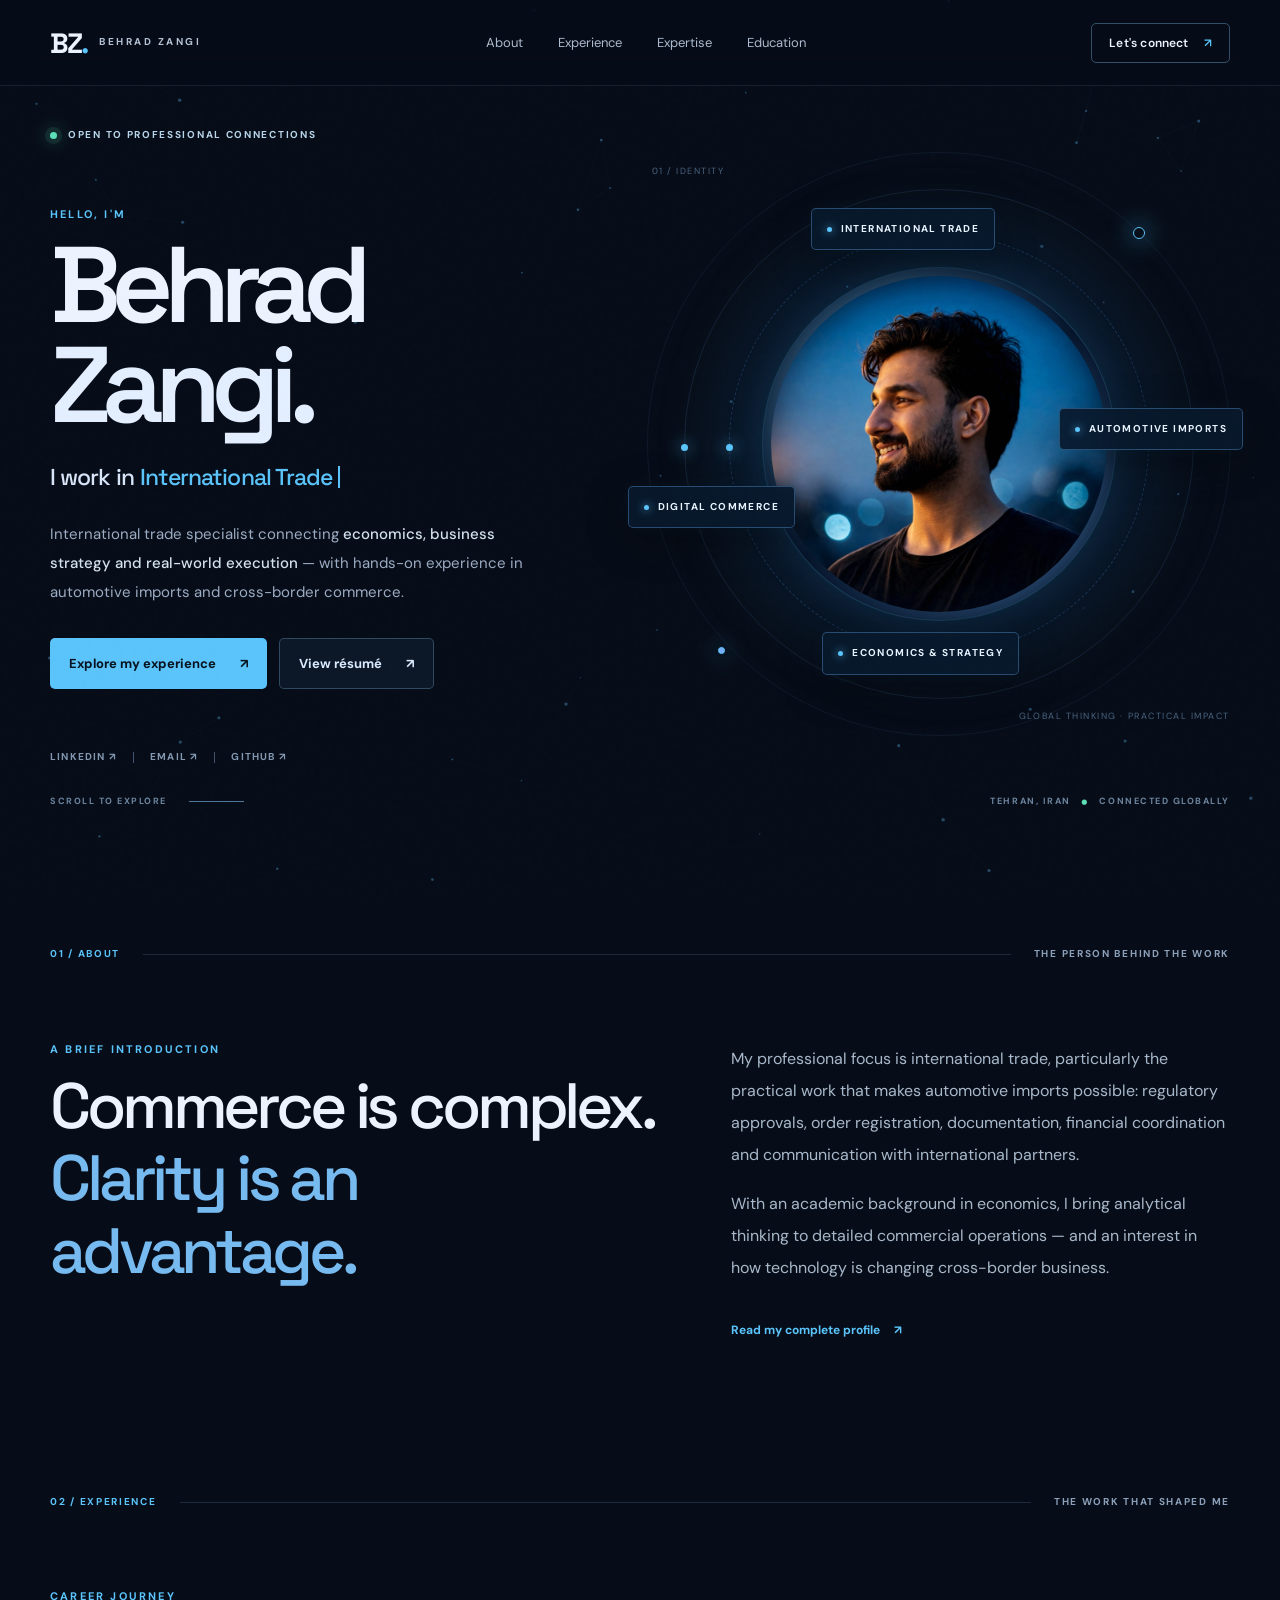
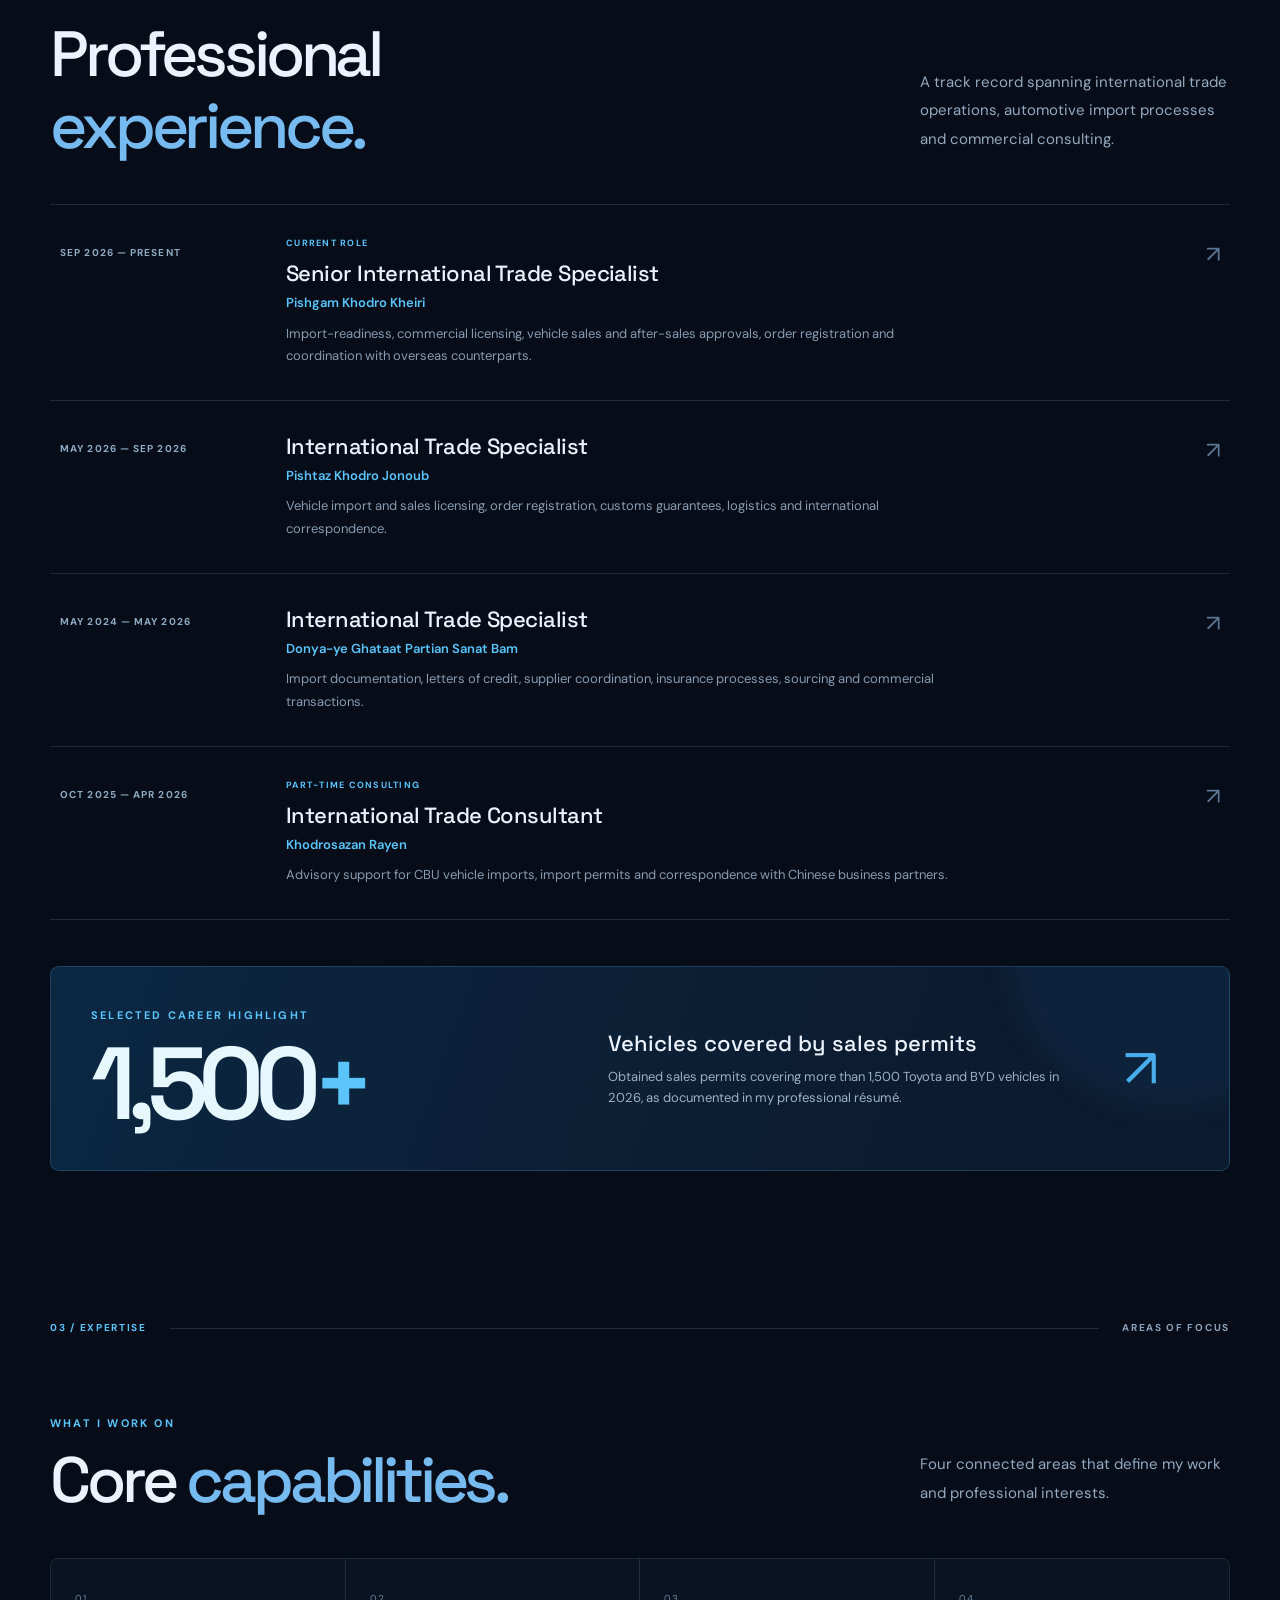
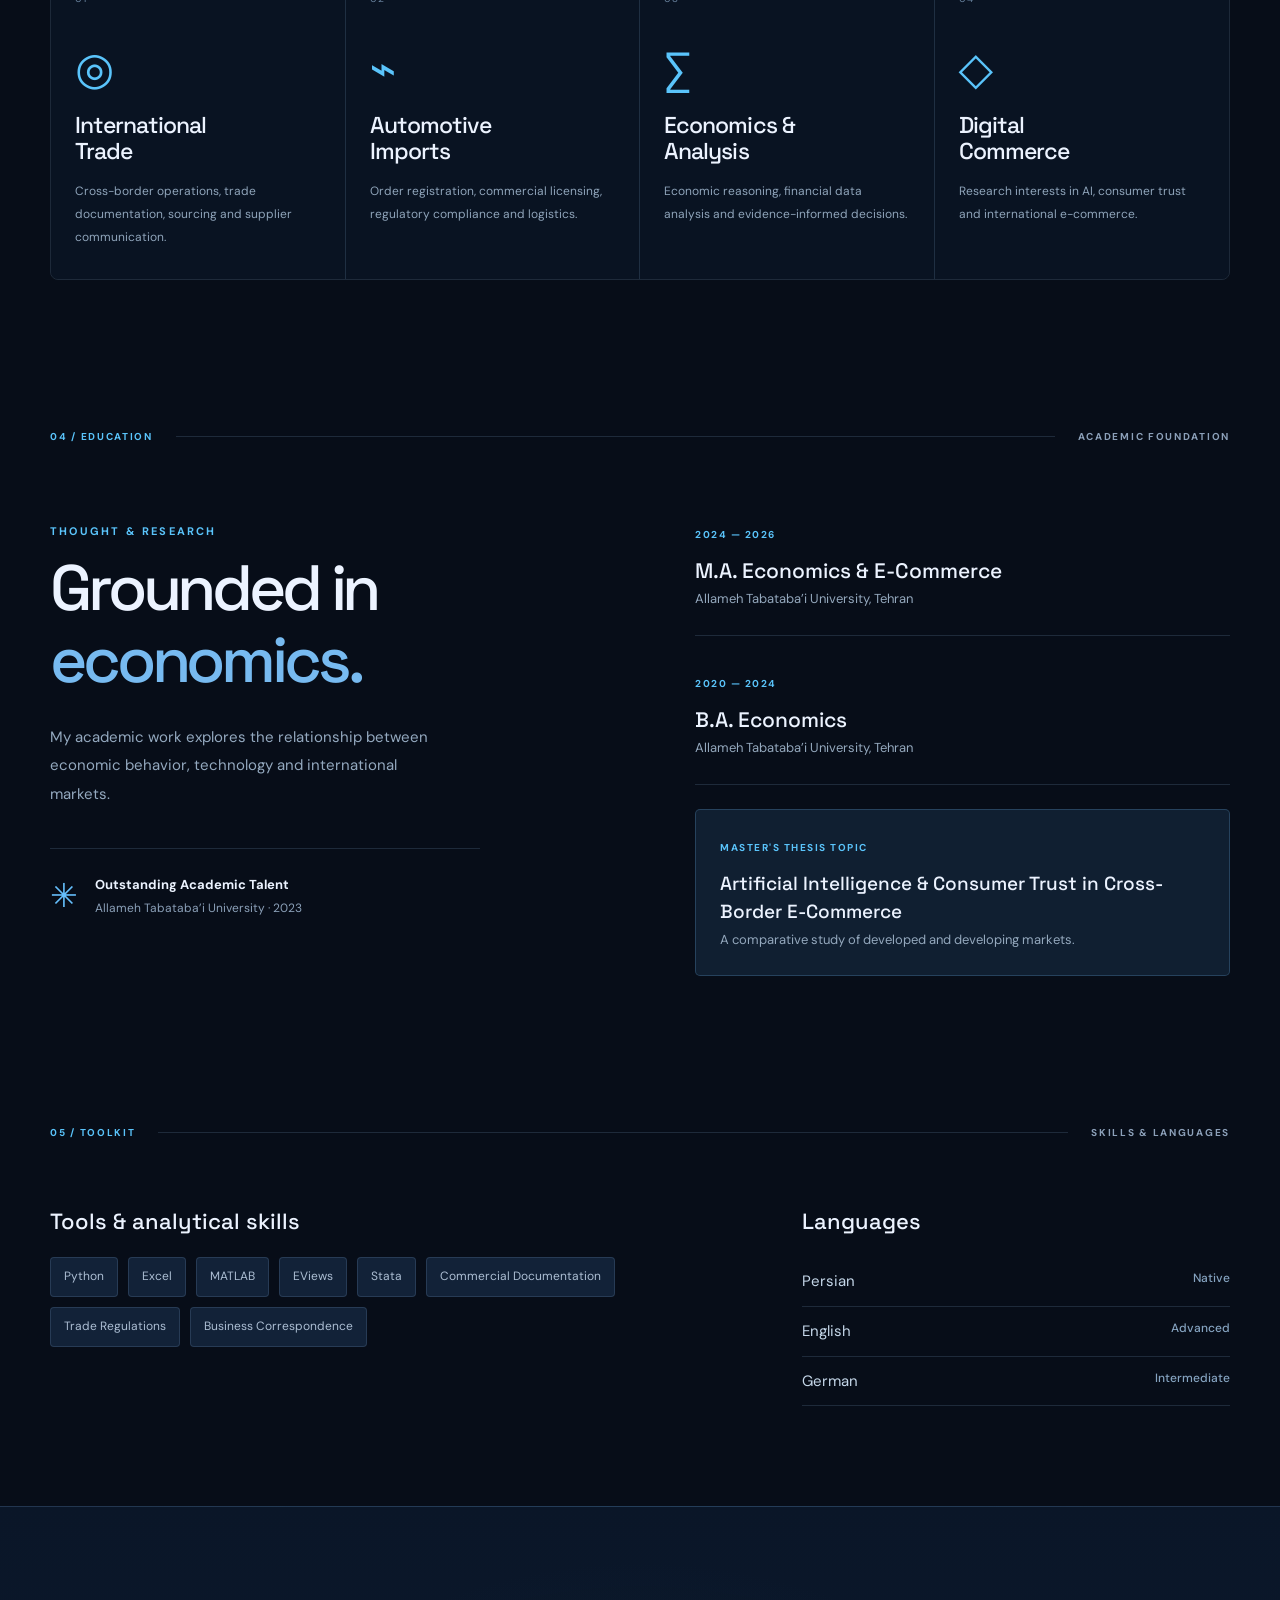
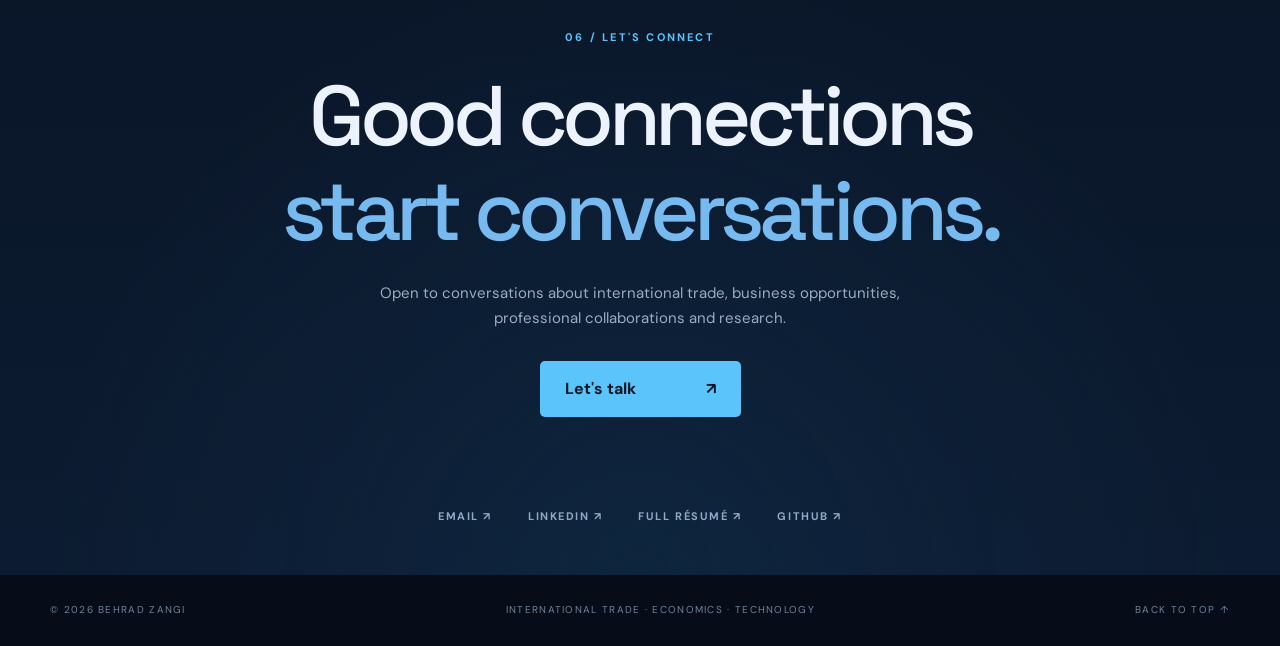
==== index.html @ 77df631c "Add files via upload" ====
<!doctype html>
<html lang="en">
<head>
<meta charset="utf-8"><meta name="viewport" content="width=device-width,initial-scale=1"><meta name="theme-color" content="#080e1a">
<meta name="description" content="Behrad Zangi — international trade specialist in automotive imports, economics and cross-border business. Explore professional experience, achievements and connect.">
<meta property="og:type" content="website"><meta property="og:title" content="Behrad Zangi | International Trade & Economics"><meta property="og:description" content="International trade, automotive imports, economics and cross-border commerce."><meta property="og:image" content="https://behradzangi.github.io/social-preview.jpg"><meta property="og:url" content="https://behradzangi.github.io/">
<link rel="canonical" href="https://behradzangi.github.io/"><link rel="icon" type="image/svg+xml" href="favicon.svg"><link rel="preconnect" href="https://fonts.googleapis.com"><link rel="preconnect" href="https://fonts.gstatic.com" crossorigin><link href="https://fonts.googleapis.com/css2?family=DM+Sans:wght@400;500;600;700&family=Space+Grotesk:wght@400;500;600;700&display=swap" rel="stylesheet"><link rel="stylesheet" href="styles.css">
<title>Behrad Zangi — International Trade & Economics</title>
<script type="application/ld+json">{"@context":"https://schema.org","@type":"Person","name":"Behrad Zangi","url":"https://behradzangi.github.io/","image":"https://behradzangi.github.io/portrait.webp","jobTitle":"Senior International Trade Specialist","sameAs":["https://www.linkedin.com/in/behradzangi","https://github.com/behradzangi"]}</script>
</head>
<body>
<a class="skip" href="#main">Skip to content</a><canvas id="particles" aria-hidden="true"></canvas><div class="grain" aria-hidden="true"></div>
<header class="site-header"><a class="wordmark" href="#top" aria-label="Behrad Zangi home"><span class="mark">BZ<span class="mark-dot">.</span></span><span class="wordmark-sub">BEHRAD ZANGI</span></a><nav class="nav" id="nav" aria-label="Main navigation"><a href="#about">About</a><a href="#experience">Experience</a><a href="#expertise">Expertise</a><a href="#education">Education</a></nav><a class="header-cta" href="#contact">Let's connect <span aria-hidden="true">↗</span></a><button class="menu-toggle" type="button" aria-label="Toggle navigation" aria-expanded="false" aria-controls="nav"><span></span><span></span></button></header>
<main id="main">
<section class="hero wrap" id="top" aria-label="Introduction"><div class="hero-copy"><div class="status"><span class="status-light"></span> OPEN TO PROFESSIONAL CONNECTIONS</div><p class="eyebrow">HELLO, I'M</p><h1>Behrad<br><span>Zangi<span class="dot">.</span></span></h1><div class="type-line"><span class="type-prefix">I work in </span><span id="typewriter" aria-live="off">International Trade</span><span class="caret" aria-hidden="true"></span></div><p class="hero-summary">International trade specialist connecting <strong>economics, business strategy and real-world execution</strong> — with hands-on experience in automotive imports and cross-border commerce.</p><div class="hero-actions"><a class="btn primary" href="#experience">Explore my experience <span>↗</span></a><a class="btn ghost" href="resume.html">View résumé <span>↗</span></a></div><div class="hero-social"><a href="https://www.linkedin.com/in/behradzangi" target="_blank" rel="noopener noreferrer">LINKEDIN ↗</a><span class="social-divider"></span><a href="mailto:behradzangi80@gmail.com">EMAIL ↗</a><span class="social-divider"></span><a href="https://github.com/behradzangi" target="_blank" rel="noopener noreferrer">GITHUB ↗</a></div></div>
<div class="hero-art" aria-label="Portrait of Behrad Zangi surrounded by animated areas of expertise"><div class="hero-halo"></div><div class="orbit orbit-1"></div><div class="orbit orbit-2"></div><div class="orbit orbit-3"></div><div class="orbit-pulse pulse-a"></div><div class="orbit-pulse pulse-b"></div><div class="portrait-shell"><img src="portrait.webp" alt="Behrad Zangi smiling, wearing a black shirt against a blue evening background" width="500" height="500" fetchpriority="high"></div><div class="orbital-tag tag-top"><span class="tag-dot"></span> INTERNATIONAL TRADE</div><div class="orbital-tag tag-right"><span class="tag-dot"></span> AUTOMOTIVE IMPORTS</div><div class="orbital-tag tag-bottom"><span class="tag-dot"></span> ECONOMICS & STRATEGY</div><div class="orbital-tag tag-left"><span class="tag-dot"></span> DIGITAL COMMERCE</div><div class="art-corner top-left">01 / IDENTITY</div><div class="art-corner bottom-right">GLOBAL THINKING · PRACTICAL IMPACT</div></div></section>
<div class="hero-bottom wrap"><span>SCROLL TO EXPLORE</span><span class="scroll-line"></span><span>TEHRAN, IRAN <i>●</i> CONNECTED GLOBALLY</span></div>
<section class="section wrap" id="about"><div class="section-head"><span class="section-no">01 / ABOUT</span><span class="hairline"></span><span class="section-aside">THE PERSON BEHIND THE WORK</span></div><div class="about-layout"><div><p class="section-kicker">A BRIEF INTRODUCTION</p><h2>Commerce is complex.<br><em>Clarity is an advantage.</em></h2></div><div class="about-text"><p>My professional focus is international trade, particularly the practical work that makes automotive imports possible: regulatory approvals, order registration, documentation, financial coordination and communication with international partners.</p><p>With an academic background in economics, I bring analytical thinking to detailed commercial operations — and an interest in how technology is changing cross-border business.</p><a class="text-link" href="resume.html">Read my complete profile <span>↗</span></a></div></div></section>
<section class="section wrap" id="experience"><div class="section-head"><span class="section-no">02 / EXPERIENCE</span><span class="hairline"></span><span class="section-aside">THE WORK THAT SHAPED ME</span></div><div class="section-title-row"><div><p class="section-kicker">CAREER JOURNEY</p><h2>Professional<br><em>experience.</em></h2></div><p class="section-intro">A track record spanning international trade operations, automotive import processes and commercial consulting.</p></div><div class="experience-list"><article class="experience-row"><span class="date">SEP 2026 — PRESENT</span><div><span class="role-type">CURRENT ROLE</span><h3>Senior International Trade Specialist</h3><p class="company">Pishgam Khodro Kheiri</p><p class="job-detail">Import-readiness, commercial licensing, vehicle sales and after-sales approvals, order registration and coordination with overseas counterparts.</p></div><span class="row-arrow" aria-hidden="true">↗</span></article><article class="experience-row"><span class="date">MAY 2026 — SEP 2026</span><div><h3>International Trade Specialist</h3><p class="company">Pishtaz Khodro Jonoub</p><p class="job-detail">Vehicle import and sales licensing, order registration, customs guarantees, logistics and international correspondence.</p></div><span class="row-arrow" aria-hidden="true">↗</span></article><article class="experience-row"><span class="date">MAY 2024 — MAY 2026</span><div><h3>International Trade Specialist</h3><p class="company">Donya-ye Ghataat Partian Sanat Bam</p><p class="job-detail">Import documentation, letters of credit, supplier coordination, insurance processes, sourcing and commercial transactions.</p></div><span class="row-arrow" aria-hidden="true">↗</span></article><article class="experience-row"><span class="date">OCT 2025 — APR 2026</span><div><span class="role-type">PART-TIME CONSULTING</span><h3>International Trade Consultant</h3><p class="company">Khodrosazan Rayen</p><p class="job-detail">Advisory support for CBU vehicle imports, import permits and correspondence with Chinese business partners.</p></div><span class="row-arrow" aria-hidden="true">↗</span></article></div><div class="impact-band"><div><span class="section-kicker">SELECTED CAREER HIGHLIGHT</span><strong class="impact-number">1,500<span>+</span></strong></div><div><h3>Vehicles covered by sales permits</h3><p>Obtained sales permits covering more than 1,500 Toyota and BYD vehicles in 2026, as documented in my professional résumé.</p></div><div class="impact-icon" aria-hidden="true">↗</div></div></section>
<section class="section wrap" id="expertise"><div class="section-head"><span class="section-no">03 / EXPERTISE</span><span class="hairline"></span><span class="section-aside">AREAS OF FOCUS</span></div><div class="section-title-row"><div><p class="section-kicker">WHAT I WORK ON</p><h2>Core <em>capabilities.</em></h2></div><p class="section-intro">Four connected areas that define my work and professional interests.</p></div><div class="expertise-grid"><div class="expertise-item"><span class="expertise-index">01</span><div class="expertise-glyph">◎</div><h3>International<br>Trade</h3><p>Cross-border operations, trade documentation, sourcing and supplier communication.</p></div><div class="expertise-item"><span class="expertise-index">02</span><div class="expertise-glyph">⌁</div><h3>Automotive<br>Imports</h3><p>Order registration, commercial licensing, regulatory compliance and logistics.</p></div><div class="expertise-item"><span class="expertise-index">03</span><div class="expertise-glyph">∑</div><h3>Economics &<br>Analysis</h3><p>Economic reasoning, financial data analysis and evidence-informed decisions.</p></div><div class="expertise-item"><span class="expertise-index">04</span><div class="expertise-glyph">◇</div><h3>Digital<br>Commerce</h3><p>Research interests in AI, consumer trust and international e-commerce.</p></div></div></section>
<section class="section wrap" id="education"><div class="section-head"><span class="section-no">04 / EDUCATION</span><span class="hairline"></span><span class="section-aside">ACADEMIC FOUNDATION</span></div><div class="education-layout"><div><p class="section-kicker">THOUGHT & RESEARCH</p><h2>Grounded in<br><em>economics.</em></h2><p class="education-desc">My academic work explores the relationship between economic behavior, technology and international markets.</p><div class="honor"><span class="honor-star">✳</span><div><strong>Outstanding Academic Talent</strong><small>Allameh Tabataba’i University · 2023</small></div></div></div><div class="education-items"><div class="education-item"><span>2024 — 2026</span><h3>M.A. Economics & E-Commerce</h3><p>Allameh Tabataba’i University, Tehran</p></div><div class="education-item"><span>2020 — 2024</span><h3>B.A. Economics</h3><p>Allameh Tabataba’i University, Tehran</p></div><div class="thesis"><span>MASTER'S THESIS TOPIC</span><h3>Artificial Intelligence & Consumer Trust in Cross-Border E-Commerce</h3><p>A comparative study of developed and developing markets.</p></div></div></div></section>
<section class="section wrap compact" id="skills"><div class="section-head"><span class="section-no">05 / TOOLKIT</span><span class="hairline"></span><span class="section-aside">SKILLS & LANGUAGES</span></div><div class="skills-columns"><div><h3>Tools & analytical skills</h3><div class="chips"><span>Python</span><span>Excel</span><span>MATLAB</span><span>EViews</span><span>Stata</span><span>Commercial Documentation</span><span>Trade Regulations</span><span>Business Correspondence</span></div></div><div><h3>Languages</h3><div class="language-row"><span>Persian</span><strong>Native</strong></div><div class="language-row"><span>English</span><strong>Advanced</strong></div><div class="language-row"><span>German</span><strong>Intermediate</strong></div></div></div></section>
<section class="contact-section" id="contact"><div class="wrap contact-inner"><div class="contact-glow" aria-hidden="true"></div><p class="section-kicker">06 / LET'S CONNECT</p><h2>Good connections<br><em>start conversations.</em></h2><p>Open to conversations about international trade, business opportunities, professional collaborations and research.</p><a class="big-email" href="mailto:behradzangi80@gmail.com">Let's talk <span>↗</span></a><div class="contact-footer"><a href="mailto:behradzangi80@gmail.com">EMAIL ↗</a><a href="https://www.linkedin.com/in/behradzangi" target="_blank" rel="noopener noreferrer">LINKEDIN ↗</a><a href="resume.html">FULL RÉSUMÉ ↗</a><a href="https://github.com/behradzangi" target="_blank" rel="noopener noreferrer">GITHUB ↗</a></div></div></section>
</main><footer class="footer wrap"><span>© <span id="year">2026</span> BEHRAD ZANGI</span><span>INTERNATIONAL TRADE · ECONOMICS · TECHNOLOGY</span><a href="#top">BACK TO TOP ↑</a></footer><script src="script.js" defer></script>
</body></html>
---- styles.css ----
:root{color-scheme:dark;--bg:#070d18;--bg2:#0a1424;--line:rgba(143,181,222,.17);--text:#ecf3ff;--muted:#93a4bc;--accent:#5ac4fb;--accent2:#78a9ff;--white:#fff;--sans:'DM Sans',system-ui,sans-serif;--display:'Space Grotesk',system-ui,sans-serif}*{box-sizing:border-box}html{scroll-behavior:smooth;scroll-padding-top:100px}body{margin:0;background:var(--bg);color:var(--text);font-family:var(--sans);font-size:15px;line-height:1.65;overflow-x:hidden}a{color:inherit;text-decoration:none}button{font:inherit}::selection{background:#2c7eac;color:#fff}a:focus-visible,button:focus-visible{outline:2px solid var(--accent);outline-offset:5px}.skip{position:fixed;left:15px;top:-60px;background:#fff;color:#000;padding:12px;z-index:100}.skip:focus{top:15px}#particles{position:absolute;inset:0;width:100%;height:900px;pointer-events:none;z-index:0;opacity:.72}.grain{position:fixed;inset:0;pointer-events:none;z-index:20;opacity:.08;background-image:url("data:image/svg+xml,%3Csvg viewBox='0 0 180 180' xmlns='http://www.w3.org/2000/svg'%3E%3Cfilter id='n'%3E%3CfeTurbulence type='fractalNoise' baseFrequency='.9' numOctaves='3' stitchTiles='stitch'/%3E%3C/filter%3E%3Crect width='100%25' height='100%25' filter='url(%23n)' opacity='.14'/%3E%3C/svg%3E")}.wrap{width:min(1180px,calc(100% - 88px));margin-inline:auto}.site-header{height:86px;padding:0 max(44px,calc((100vw - 1180px)/2));display:flex;justify-content:space-between;align-items:center;border-bottom:1px solid rgba(140,172,206,.12);position:relative;z-index:30;background:rgba(7,13,24,.67);backdrop-filter:blur(18px)}.wordmark{display:flex;align-items:center;gap:12px}.mark{font:700 28px/1 var(--display);letter-spacing:-2px}.mark-dot,.dot{color:var(--accent)}.wordmark-sub{font-size:10px;letter-spacing:.25em;color:#b5c2d3;font-weight:700}.nav{display:flex;gap:35px}.nav a{font-size:13px;color:#adbbce;transition:color .2s}.nav a:hover,.header-cta:hover{color:white}.header-cta{font:600 12px var(--sans);letter-spacing:.015em;border:1px solid rgba(115,179,222,.4);padding:11px 17px;border-radius:5px}.header-cta span{color:var(--accent);margin-left:12px}.menu-toggle{display:none}.hero{min-height:690px;display:grid;grid-template-columns:1fr 1fr;align-items:center;gap:15px;position:relative;z-index:1;padding-top:36px;padding-bottom:28px}.hero-copy{position:relative;z-index:4}.status{display:inline-flex;gap:11px;align-items:center;color:#b8d6ea;letter-spacing:.17em;font-weight:700;font-size:10px;margin-bottom:50px}.status-light{width:7px;height:7px;border-radius:50%;background:#5ce0b7;box-shadow:0 0 0 5px #5ce0b719,0 0 19px #5ce0b7}.eyebrow,.section-kicker{color:var(--accent);letter-spacing:.2em;font-size:11px;font-weight:700}.hero h1{font:600 clamp(76px,8.4vw,130px)/.93 var(--display);letter-spacing:-.09em;margin:12px 0 25px}.hero h1 span{color:#e3eeff}.type-line{display:flex;align-items:center;gap:6px;min-height:35px;font:500 23px var(--display);letter-spacing:-.04em;color:var(--accent)}.type-prefix{color:#d8e5f8}.caret{display:inline-block;height:22px;width:2px;background:var(--accent);animation:blink .85s steps(1) infinite}@keyframes blink{50%{opacity:0}}.hero-summary{max-width:485px;color:#9cacc3;font-size:15px;line-height:1.93;margin:25px 0 31px}.hero-summary strong{font-weight:500;color:#d4e1ee}.hero-actions{display:flex;gap:12px;flex-wrap:wrap}.btn{display:inline-flex;align-items:center;justify-content:space-between;gap:24px;font-size:13px;font-weight:700;padding:14px 19px;border-radius:5px;transition:transform .2s,background .2s}.btn:hover{transform:translateY(-3px)}.btn.primary{background:var(--accent);color:#07131f}.btn.ghost{background:rgba(19,39,58,.48);border:1px solid rgba(130,184,229,.3);color:#dbebff}.hero-social{display:flex;align-items:center;gap:16px;margin-top:60px;font-weight:700;font-size:10px;letter-spacing:.12em;color:#8398b2}.hero-social a:hover{color:var(--accent)}.social-divider{width:1px;height:11px;background:#41536c}.hero-art{height:600px;position:relative;isolation:isolate;display:grid;place-items:center}.hero-halo{position:absolute;width:520px;height:520px;border-radius:50%;background:radial-gradient(circle,#25517a75 0%,#113a6070 38%,transparent 72%);filter:blur(15px)}.portrait-shell{width:min(65%,352px);aspect-ratio:1;border-radius:50%;padding:8px;position:relative;z-index:4;background:linear-gradient(140deg,#79cfff90,#173f6f18,#6db5fc92);box-shadow:0 0 40px #3186c326,0 0 0 1px #4b9ccd37}.portrait-shell:after{content:"";position:absolute;inset:0;border-radius:50%;box-shadow:inset 0 0 40px #040d22;pointer-events:none}.portrait-shell img{width:100%;height:100%;object-fit:cover;object-position:center 39%;border-radius:50%;display:block;filter:saturate(.92) contrast(1.08)}.orbit{position:absolute;border:1px solid rgba(101,168,238,.21);border-radius:50%;pointer-events:none}.orbit-1{width:420px;height:420px;border-style:dashed;animation:spin 65s linear infinite}.orbit-2{width:510px;height:510px;border-color:rgba(99,170,232,.13);animation:spin 95s linear infinite reverse}.orbit-3{width:584px;height:584px;border-color:rgba(99,170,232,.08)}.orbit-1:before,.orbit-2:before{content:"";position:absolute;width:7px;height:7px;border-radius:50%;background:var(--accent);top:50%;left:-4px;box-shadow:0 0 15px var(--accent)}@keyframes spin{to{transform:rotate(360deg)}}.orbit-pulse{position:absolute;width:12px;height:12px;border:1px solid var(--accent);border-radius:50%;box-shadow:0 0 25px #45baff}.pulse-a{top:83px;right:85px}.pulse-b{bottom:90px;left:70px;width:7px;height:7px;background:#77adf6}.orbital-tag{position:absolute;z-index:6;white-space:nowrap;font-size:10px;letter-spacing:.14em;font-weight:700;color:#e8f4ff;padding:12px 15px;background:rgba(9,25,45,.92);border:1px solid rgba(103,180,248,.34);border-radius:5px;box-shadow:0 10px 40px #0006,0 0 21px #2a82b714;backdrop-filter:blur(10px);display:flex;align-items:center;gap:9px;animation:float 6s ease-in-out infinite}.tag-dot{width:5px;height:5px;background:var(--accent);border-radius:50%;box-shadow:0 0 8px var(--accent)}.tag-top{top:64px;left:28%;animation-delay:0s}.tag-right{right:-13px;top:44%;animation-delay:-1.5s}.tag-bottom{bottom:69px;left:30%;animation-delay:-3s}.tag-left{left:-20px;top:57%;animation-delay:-4.5s}@keyframes float{0%,100%{transform:translateY(0)}50%{transform:translateY(-12px)}}.art-corner{position:absolute;font-size:9px;letter-spacing:.17em;color:#496480}.top-left{top:20px;left:4px}.bottom-right{bottom:20px;right:0}.hero-bottom{display:flex;gap:22px;align-items:center;font-size:9px;letter-spacing:.17em;font-weight:700;color:#6d859f;padding:0 0 24px;position:relative;z-index:2}.hero-bottom>span:last-child{margin-left:auto}.hero-bottom i{font-size:7px;color:#5ce0b7;font-style:normal;margin:0 7px}.scroll-line{height:1px;width:55px;background:#4d779b}.section{padding:114px 0 35px;position:relative;z-index:2}.section-head{display:flex;gap:23px;align-items:center;margin-bottom:66px}.section-no,.section-aside{font-size:10px;color:#8ca0b9;font-weight:700;letter-spacing:.17em;white-space:nowrap}.section-no{color:var(--accent)}.hairline{height:1px;flex:1;background:var(--line)}h2{font:500 clamp(40px,5vw,66px)/1.13 var(--display);letter-spacing:-.065em;margin:12px 0 0}h2 em{color:#77baf0;font-style:normal}.about-layout{display:grid;grid-template-columns:1.1fr .9fr;gap:70px}.about-text{font-size:16px;line-height:2;color:#a8b8ca;padding-top:14px}.about-text p{margin:0 0 17px}.text-link{display:inline-flex;gap:14px;align-items:center;color:var(--accent);font-size:12px;font-weight:700;margin-top:17px}.text-link:hover{color:white}.section-title-row{display:flex;align-items:end;justify-content:space-between;gap:50px;margin-bottom:42px}.section-intro{max-width:310px;color:#94a9bf;margin:0 0 9px;line-height:1.9}.experience-list{border-top:1px solid var(--line)}.experience-row{display:grid;grid-template-columns:200px 1fr 35px;gap:26px;padding:31px 10px 32px;border-bottom:1px solid var(--line);transition:background .25s,padding .25s}.experience-row:hover{background:#10233a80;padding-left:20px}.date{font-size:10px;letter-spacing:.11em;color:#8eabc4;font-weight:700;padding-top:9px}.role-type{display:block;font-size:9px;letter-spacing:.14em;color:var(--accent);font-weight:700;margin-bottom:8px}.experience-row h3{font:500 22px var(--display);letter-spacing:-.025em;margin:0 0 5px}.company{color:var(--accent);font-weight:600;margin:0;font-size:13px}.job-detail{max-width:670px;color:#879ab0;font-size:13px;margin:9px 0 0;line-height:1.75}.row-arrow{font-size:23px;color:#5c7795;text-align:right}.impact-band{margin-top:46px;display:grid;grid-template-columns:1fr 1fr 65px;gap:34px;align-items:center;border:1px solid rgba(100,185,247,.22);border-radius:9px;padding:35px 40px;background:linear-gradient(110deg,#0b2742,#0c1b2f 75%);position:relative;overflow:hidden}.impact-band:after{content:"";width:320px;height:320px;position:absolute;right:-100px;top:-180px;border-radius:50%;background:#287ec317;filter:blur(15px)}.impact-number{display:block;font:600 clamp(60px,8vw,110px)/1 var(--display);letter-spacing:-.09em;color:#e6f7ff;margin-top:6px}.impact-number span{color:var(--accent)}.impact-band h3{font:500 22px var(--display);margin:0 0 9px}.impact-band p{color:#9cb0c5;font-size:13px;margin:0}.impact-icon{font-size:55px;color:#4db3f0}.expertise-grid{display:grid;grid-template-columns:repeat(4,1fr);border:1px solid var(--line);border-radius:8px;overflow:hidden}.expertise-item{min-height:315px;position:relative;padding:26px 24px 30px;border-right:1px solid var(--line);background:rgba(11,25,42,.58);transition:background .25s}.expertise-item:last-child{border-right:none}.expertise-item:hover{background:#13314c}.expertise-index{font-size:10px;letter-spacing:.1em;color:#69829e}.expertise-glyph{font:400 45px var(--display);color:var(--accent);margin:30px 0 15px}.expertise-item h3{font:500 23px/1.16 var(--display);letter-spacing:-.04em;margin:0 0 15px}.expertise-item p{font-size:12px;line-height:1.9;color:#8fa4ba;margin:0}.education-layout{display:grid;grid-template-columns:1fr 1fr;gap:110px}.education-desc{color:#94a9bf;max-width:410px;line-height:1.9;margin:26px 0}.honor{display:flex;align-items:center;gap:17px;margin-top:40px;padding:20px 0;border-top:1px solid var(--line);max-width:430px}.honor-star{color:#65bffc;font-size:33px}.honor strong,.honor small{display:block}.honor strong{font-size:13px}.honor small{font-size:12px;color:#8ba0b8;margin-top:3px}.education-item{padding:10px 0 26px;border-bottom:1px solid var(--line);margin-bottom:24px}.education-item>span,.thesis>span{font-size:10px;letter-spacing:.15em;color:var(--accent);font-weight:700}.education-item h3,.thesis h3{font:500 21px var(--display);margin:11px 0 4px}.education-item p,.thesis p{color:#94a8bd;font-size:13px;margin:0}.thesis{padding:24px;border:1px solid rgba(103,171,223,.25);border-radius:5px;background:#101f31}.thesis h3{font-size:19px;line-height:1.45}.compact{padding-bottom:100px}.skills-columns{display:grid;grid-template-columns:1.2fr .8fr;gap:110px}.skills-columns h3{font:500 22px var(--display);margin:0 0 22px}.chips{display:flex;flex-wrap:wrap;gap:10px}.chips span{padding:9px 13px;background:#122238;border:1px solid var(--line);border-radius:4px;font-size:12px;color:#acbed3}.language-row{display:flex;justify-content:space-between;border-bottom:1px solid var(--line);padding:12px 0;color:#c5d7e9}.language-row strong{color:#85a3c0;font-size:12px;font-weight:500}.contact-section{background:radial-gradient(ellipse at 50% 100%,#13395955,transparent 65%),linear-gradient(180deg,#0a1628,#0c1b31);border-top:1px solid var(--line);position:relative;overflow:hidden}.contact-inner{text-align:center;padding:110px 0 50px;position:relative}.contact-inner h2{font-size:clamp(44px,6.6vw,87px);margin:22px 0}.contact-inner>p:not(.section-kicker){color:#9aacc0;max-width:530px;margin:0 auto 30px;font-size:15px}.big-email{display:inline-flex;gap:70px;align-items:center;border-radius:5px;padding:15px 25px;background:var(--accent);color:#071827;font-weight:700;font-size:16px;transition:transform .2s}.big-email:hover{transform:translateY(-3px)}.contact-footer{display:flex;justify-content:center;gap:36px;margin-top:90px;font-weight:700;letter-spacing:.14em;font-size:11px;color:#8faac7}.contact-footer a:hover{color:var(--accent)}.footer{padding:27px 0;display:flex;justify-content:space-between;gap:12px;font-size:10px;letter-spacing:.13em;color:#6e849d}.footer a:hover{color:var(--accent)}@media(max-width:1100px){.wrap{width:min(100% - 56px,1050px)}.site-header{padding-inline:28px}.hero h1{font-size:clamp(60px,8vw,100px)}.hero-art{transform:scale(.86);transform-origin:center}.orbital-tag{font-size:9px}.tag-left{left:-25px}.tag-right{right:-25px}.education-layout{gap:60px}}@media(max-width:780px){.wrap{width:calc(100% - 40px)}.site-header{height:70px;padding-inline:20px}.nav{display:none;position:absolute;top:70px;left:0;right:0;flex-direction:column;background:#0a1729;border-bottom:1px solid var(--line);padding:22px;gap:18px}.nav.open{display:flex}.header-cta{margin-left:auto;margin-right:20px;font-size:11px}.menu-toggle{display:flex;flex-direction:column;gap:5px;border:0;padding:8px;background:transparent}.menu-toggle span{height:2px;width:22px;background:#d9e9fa}.hero{grid-template-columns:1fr;gap:0;padding-top:58px}.hero-copy{order:2;margin-top:-12px}.hero-art{order:1;height:440px;transform:scale(.78);margin:-75px -10px -20px}.hero h1{font-size:clamp(65px,14vw,103px)}.status{margin-bottom:25px}.hero-social{margin-top:38px}.hero-bottom{padding-top:32px}.section{padding-top:85px}.section-head{margin-bottom:42px}.about-layout,.education-layout,.skills-columns{grid-template-columns:1fr;gap:32px}.section-title-row{align-items:start;flex-direction:column;gap:20px}.experience-row{grid-template-columns:1fr 26px;gap:10px}.experience-row .date{grid-column:1 / -1}.experience-row>div{grid-column:1}.experience-row .row-arrow{grid-column:2;grid-row:2}.impact-band{grid-template-columns:1fr;gap:13px;padding:30px}.impact-icon{display:none}.expertise-grid{grid-template-columns:repeat(2,1fr)}.expertise-item:nth-child(2){border-right:0}.expertise-item:nth-child(-n+2){border-bottom:1px solid var(--line)}.contact-footer{gap:20px;flex-wrap:wrap}.footer{flex-wrap:wrap}}@media(max-width:460px){.wordmark-sub{display:none}.hero-art{height:370px;transform:scale(.61);margin:-102px -110px -35px}.hero{padding-top:48px}.hero h1{font-size:75px}.type-line{font-size:19px}.hero-summary{font-size:14px}.hero-bottom{font-size:8px}.hero-bottom>span:last-child{max-width:135px;text-align:right}.section-aside{display:none}h2{font-size:43px}.expertise-grid{grid-template-columns:1fr}.expertise-item{min-height:auto;border-right:0;border-bottom:1px solid var(--line);padding:23px}.expertise-item:last-child{border-bottom:0}.expertise-glyph{margin:15px 0}.contact-footer{gap:15px}.footer span:nth-child(2){display:none}.big-email{gap:40px}}@media(prefers-reduced-motion:reduce){html{scroll-behavior:auto}*,*:before,*:after{animation-duration:.01ms!important;animation-iteration-count:1!important;transition-duration:.01ms!important}#particles{display:none}}
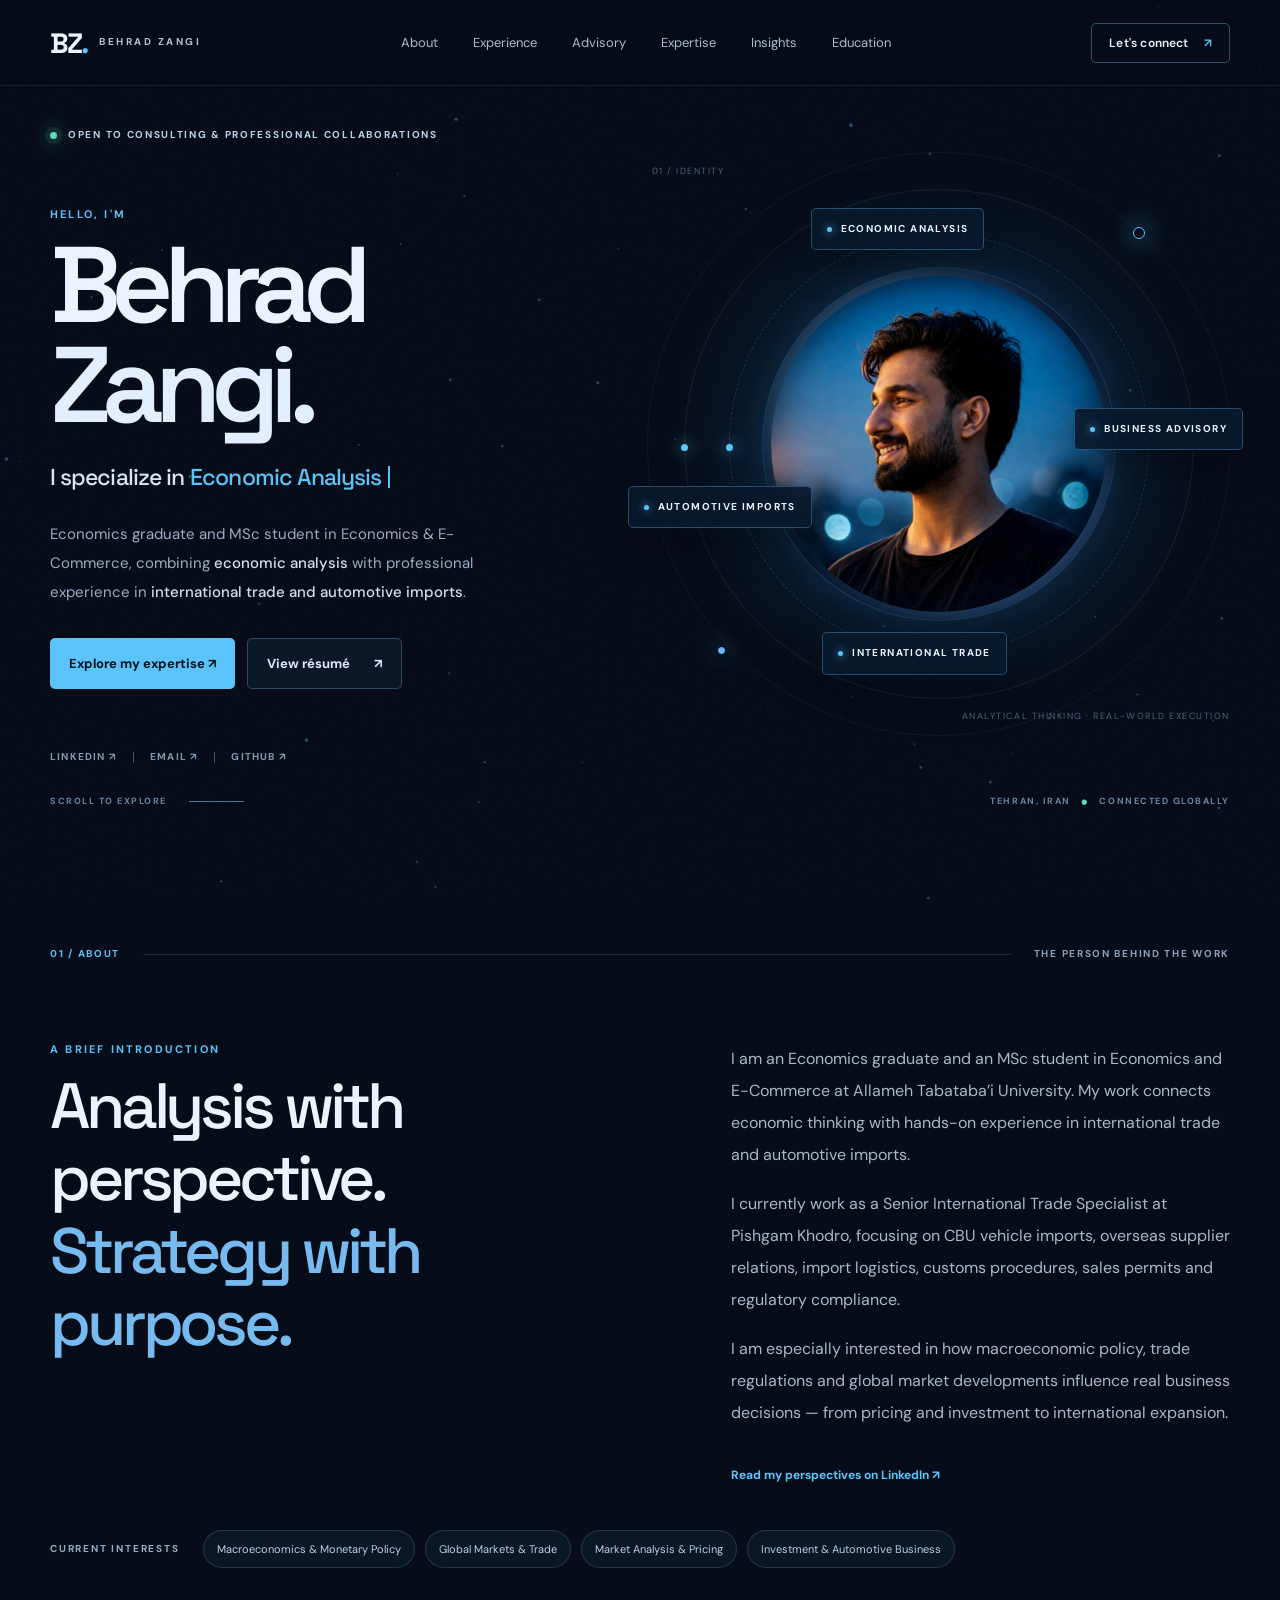
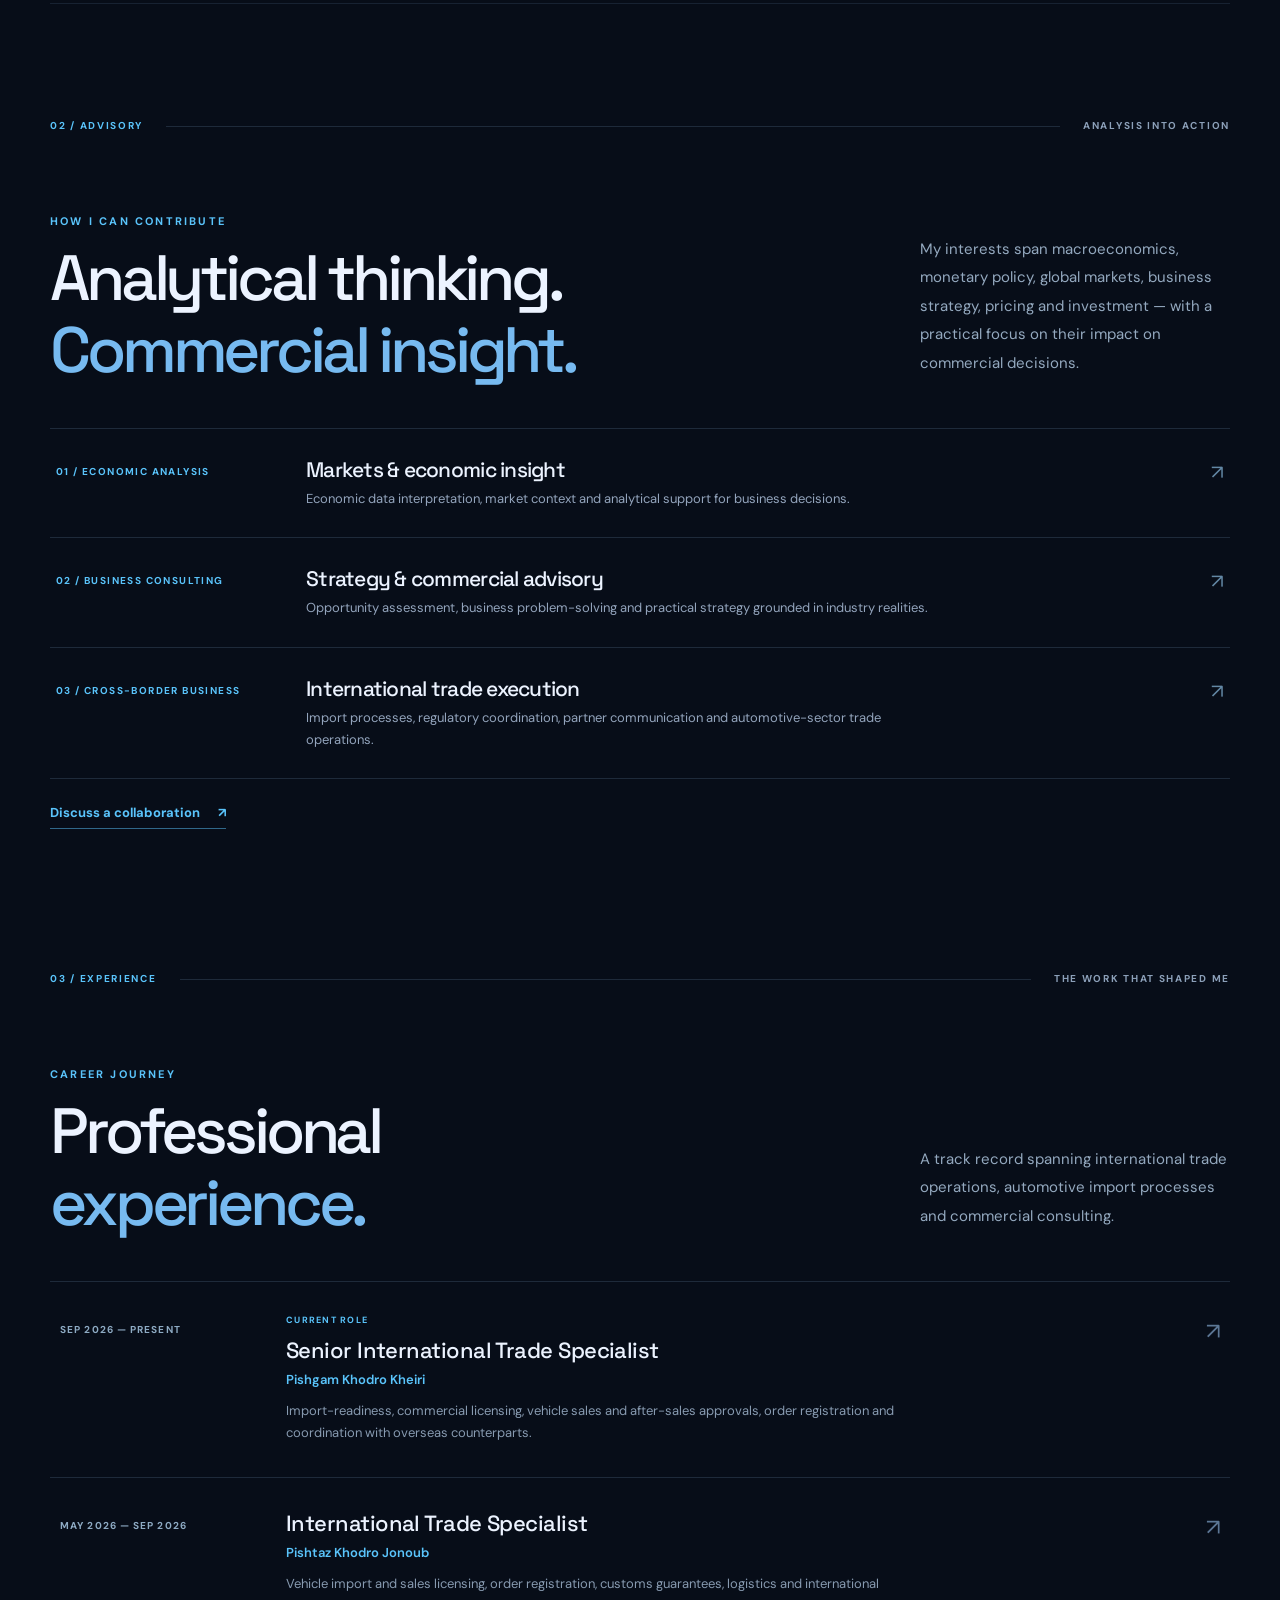
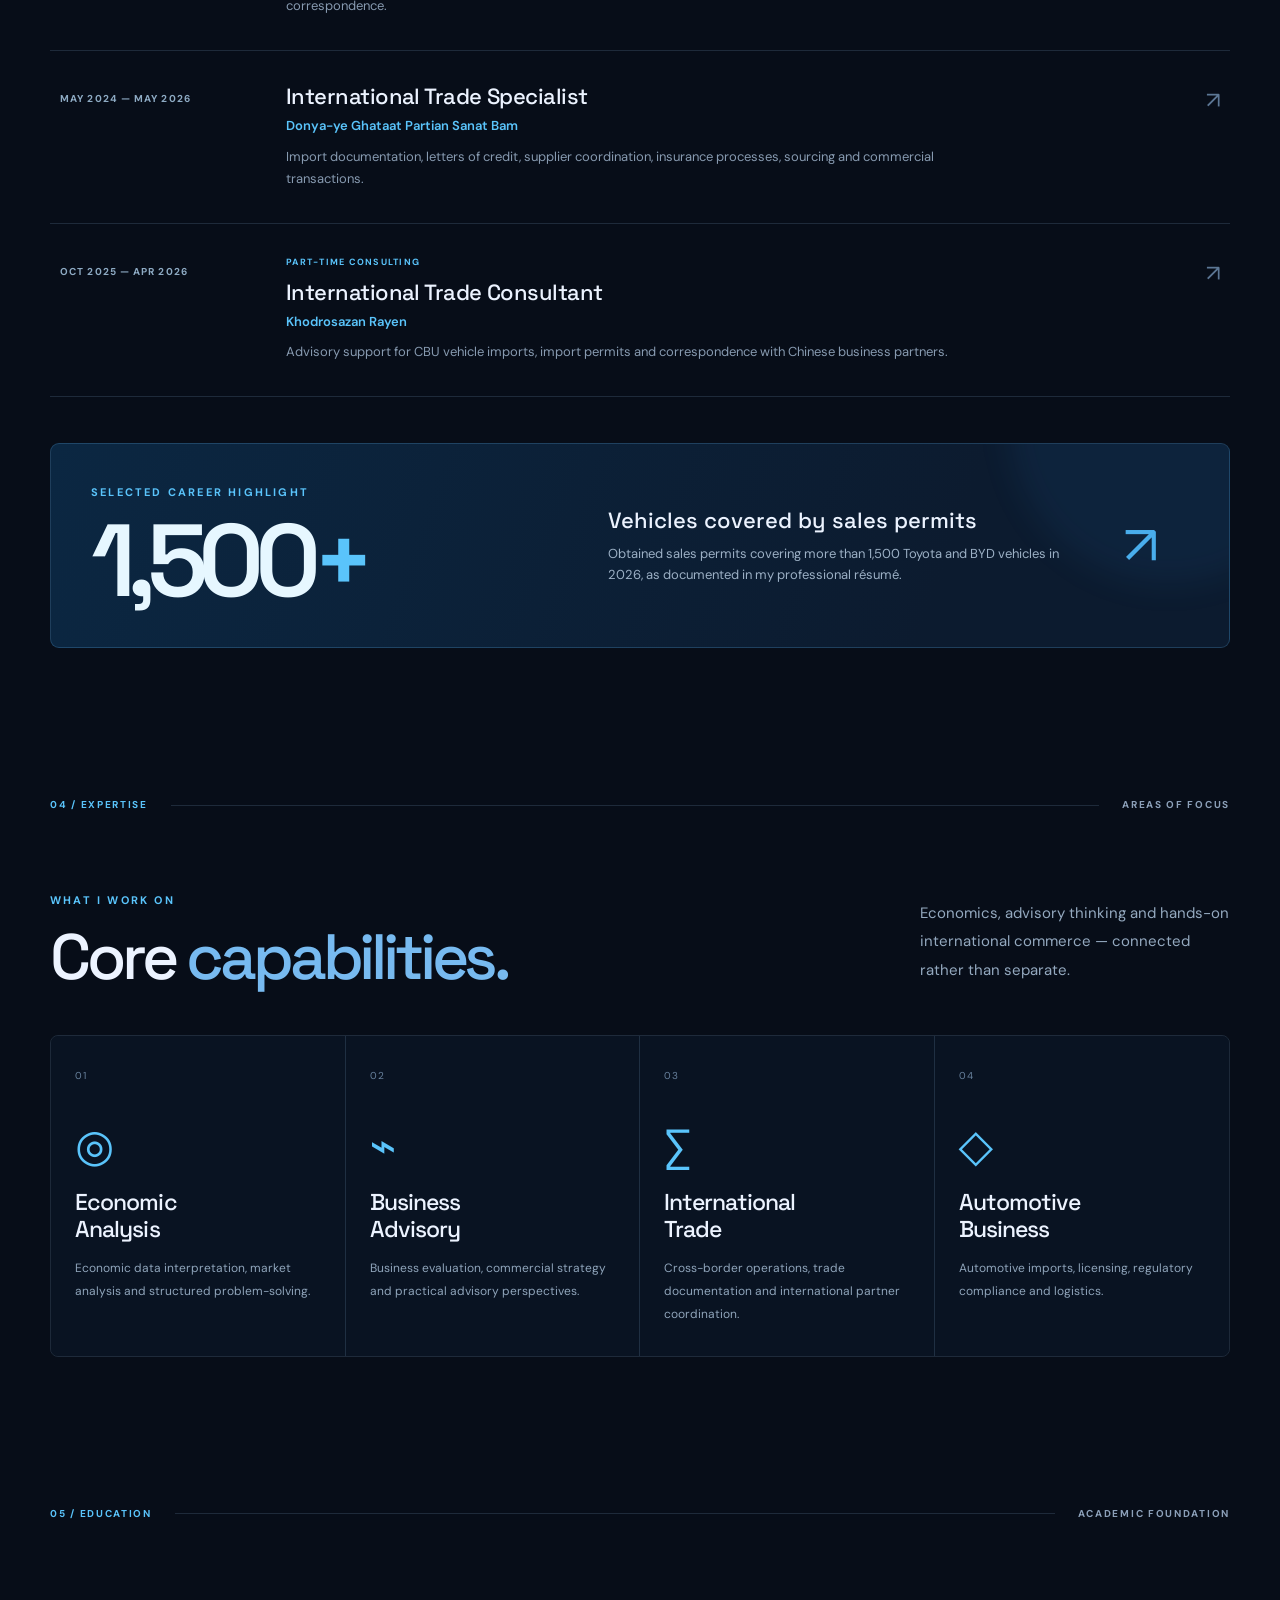
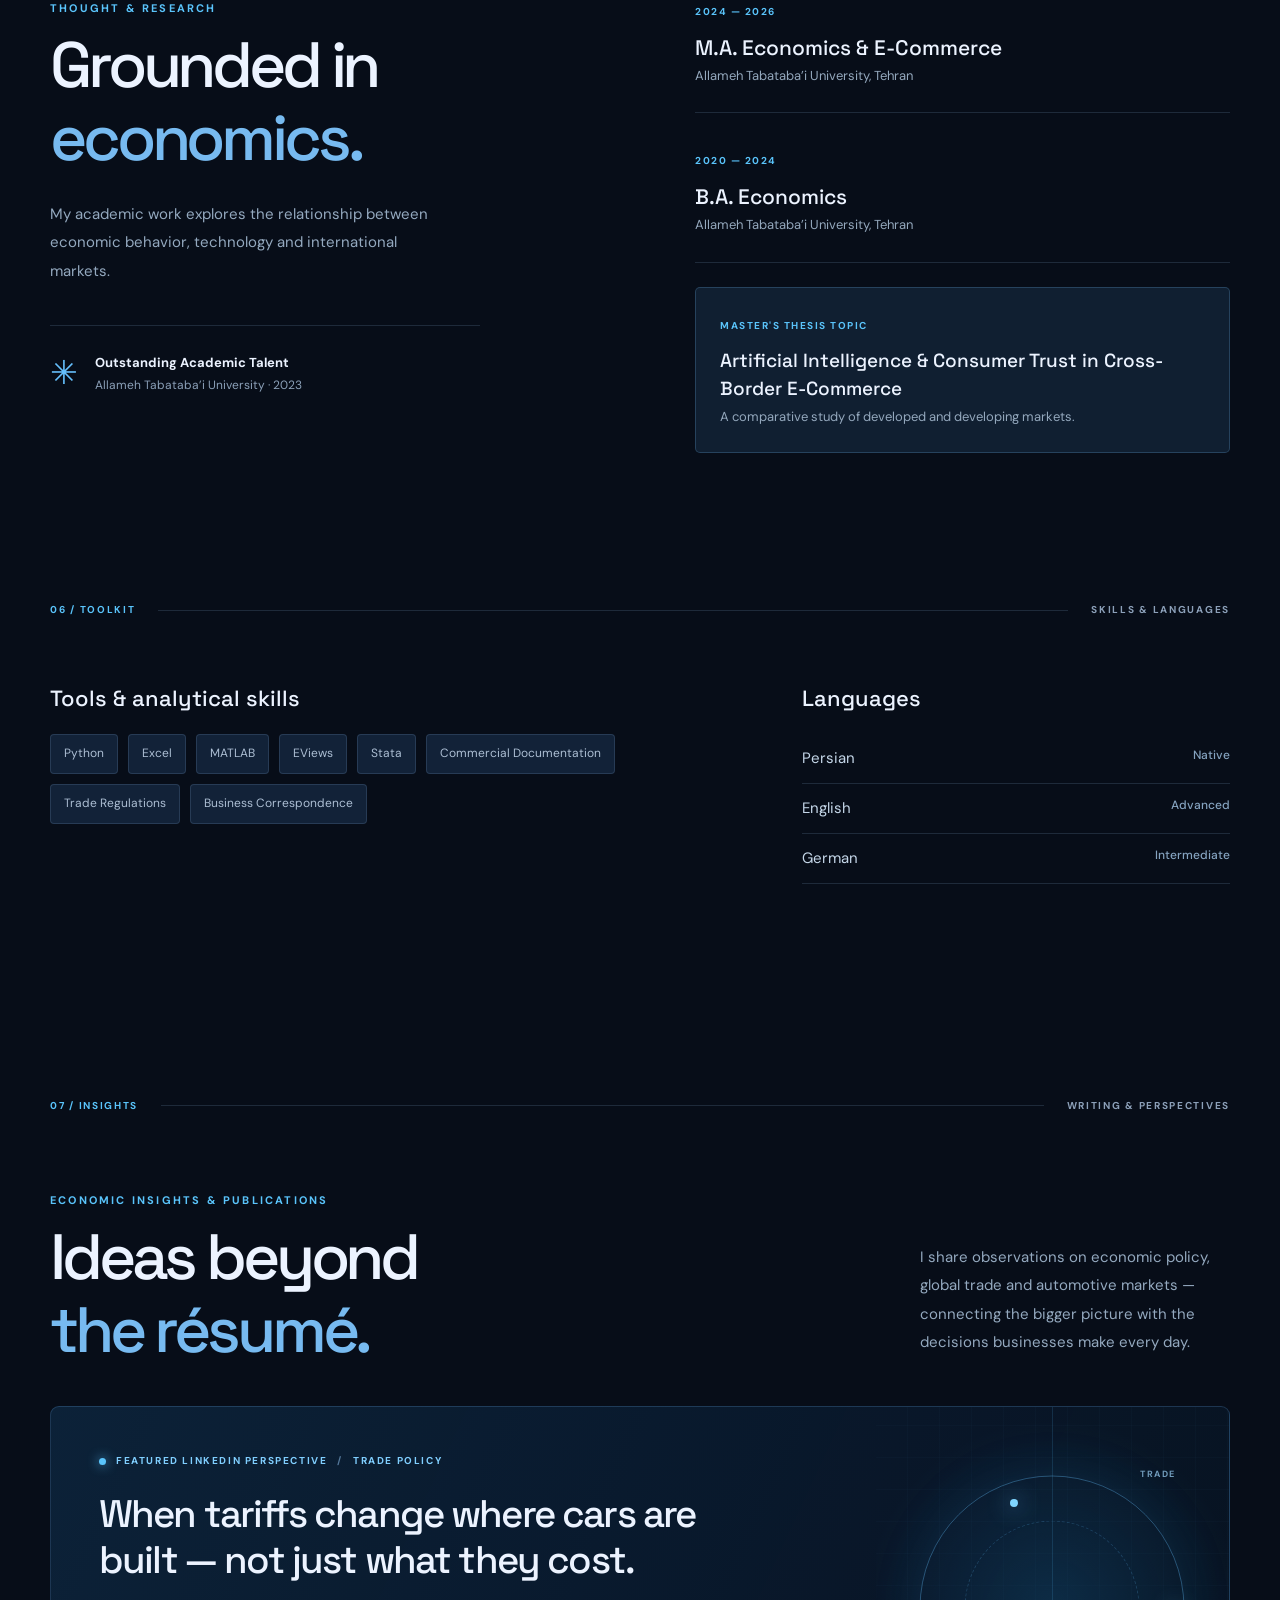
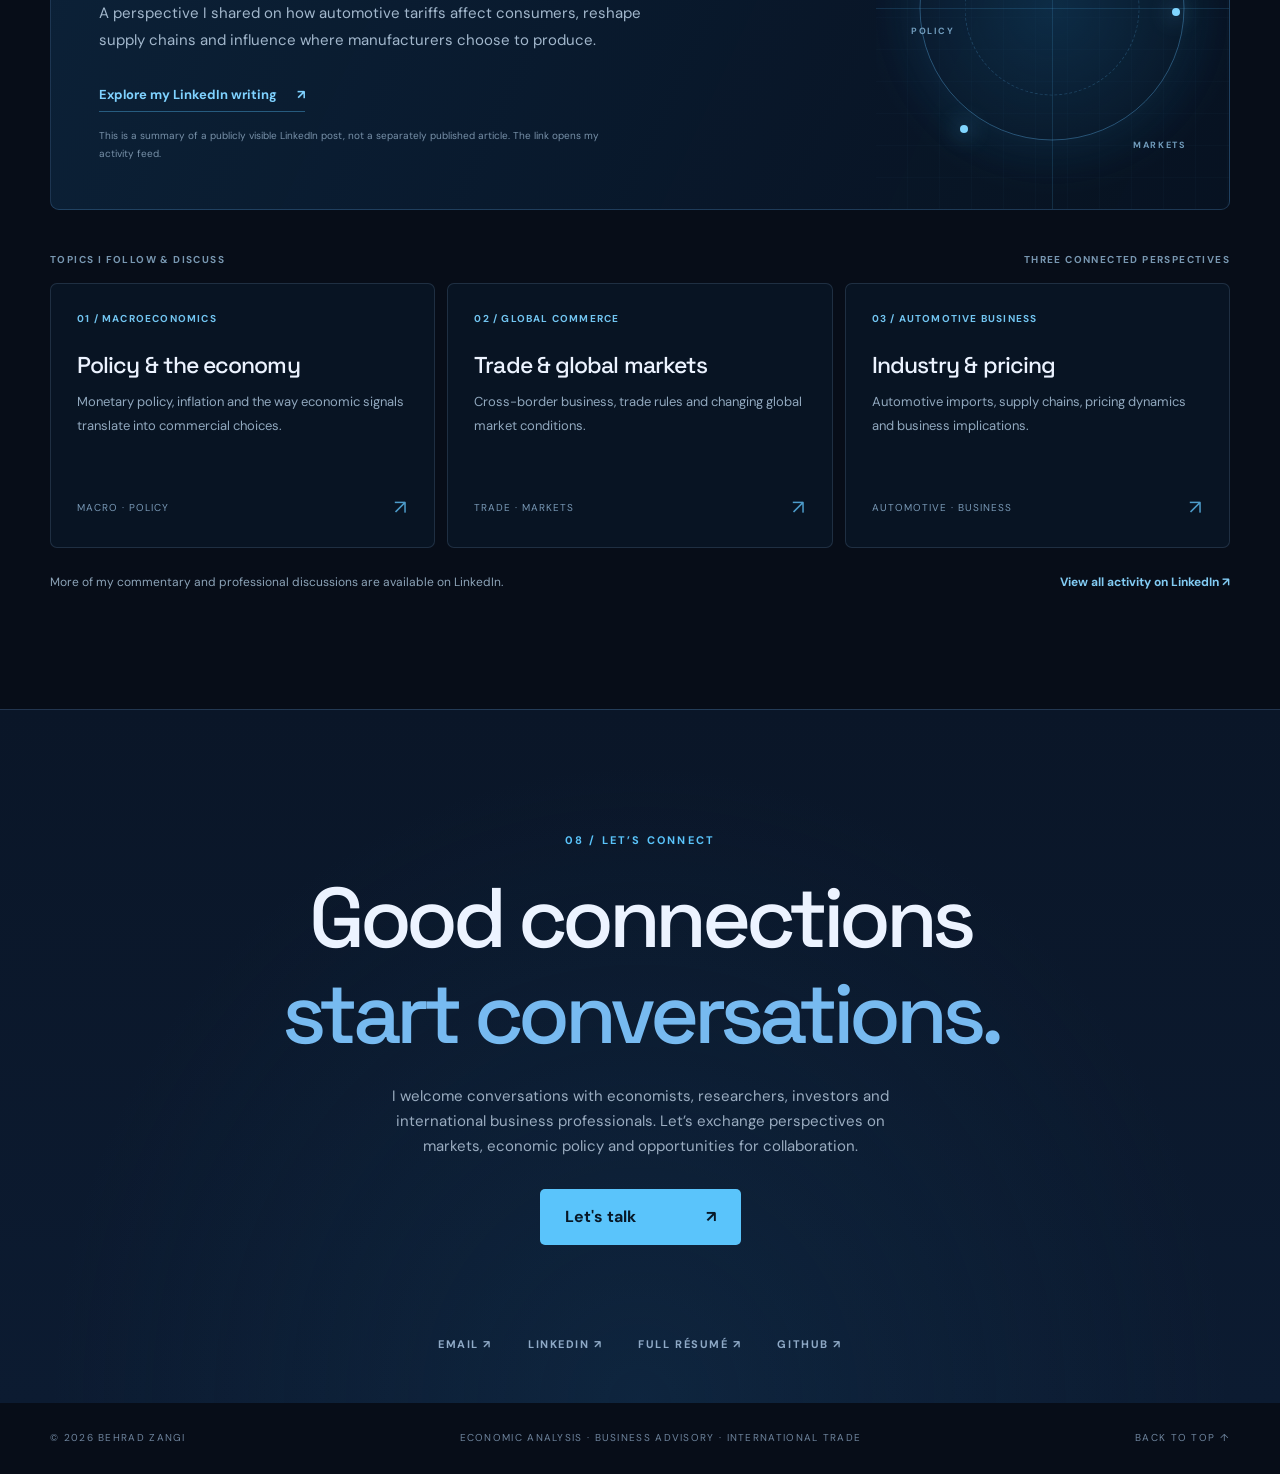
==== commit 3e11161e: "Add files via upload" ====
--- a/index.html
+++ b/index.html
@@ -1,25 +1,47 @@
-<!doctype html>
+<!DOCTYPE html>
+
 <html lang="en">
 <head>
-<meta charset="utf-8"><meta name="viewport" content="width=device-width,initial-scale=1"><meta name="theme-color" content="#080e1a">
-<meta name="description" content="Behrad Zangi — international trade specialist in automotive imports, economics and cross-border business. Explore professional experience, achievements and connect.">
-<meta property="og:type" content="website"><meta property="og:title" content="Behrad Zangi | International Trade & Economics"><meta property="og:description" content="International trade, automotive imports, economics and cross-border commerce."><meta property="og:image" content="https://behradzangi.github.io/social-preview.jpg"><meta property="og:url" content="https://behradzangi.github.io/">
-<link rel="canonical" href="https://behradzangi.github.io/"><link rel="icon" type="image/svg+xml" href="favicon.svg"><link rel="preconnect" href="https://fonts.googleapis.com"><link rel="preconnect" href="https://fonts.gstatic.com" crossorigin><link href="https://fonts.googleapis.com/css2?family=DM+Sans:wght@400;500;600;700&family=Space+Grotesk:wght@400;500;600;700&display=swap" rel="stylesheet"><link rel="stylesheet" href="styles.css">
-<title>Behrad Zangi — International Trade & Economics</title>
-<script type="application/ld+json">{"@context":"https://schema.org","@type":"Person","name":"Behrad Zangi","url":"https://behradzangi.github.io/","image":"https://behradzangi.github.io/portrait.webp","jobTitle":"Senior International Trade Specialist","sameAs":["https://www.linkedin.com/in/behradzangi","https://github.com/behradzangi"]}</script>
+<meta charset="utf-8"/><meta content="width=device-width,initial-scale=1" name="viewport"/><meta content="#080e1a" name="theme-color"/>
+<meta content="Behrad Zangi — economic analysis, international trade and business advisory. Explore professional experience and perspectives on trade policy, macroeconomics and automotive markets." name="description"/>
+<meta content="website" property="og:type"/><meta content="Behrad Zangi | Economic Analysis · Business Advisory · Trade" property="og:title"/><meta content="Economic analysis, business consulting and cross-border trade. Experience meets strategic thinking." property="og:description"/><meta content="https://behradzangi.github.io/social-preview.jpg" property="og:image"/><meta content="https://behradzangi.github.io/" property="og:url"/>
+<link href="https://behradzangi.github.io/" rel="canonical"/><link href="favicon.svg" rel="icon" type="image/svg+xml"/><link href="https://fonts.googleapis.com" rel="preconnect"/><link crossorigin="" href="https://fonts.gstatic.com" rel="preconnect"/><link href="https://fonts.googleapis.com/css2?family=DM+Sans:wght@400;500;600;700&amp;family=Space+Grotesk:wght@400;500;600;700&amp;display=swap" rel="stylesheet"/><link href="styles.css" rel="stylesheet"/>
+<title>Behrad Zangi — Economic Analysis, Business Advisory &amp; International Trade</title>
+<script type="application/ld+json">{"@context":"https://schema.org","@type":"Person","name":"Behrad Zangi","url":"https://behradzangi.github.io/","image":"https://behradzangi.github.io/portrait.webp","jobTitle":"Senior International Trade Specialist","knowsAbout":["Economic Analysis","Business Consulting","International Trade","Automotive Imports","E-Commerce"],"sameAs":["https://www.linkedin.com/in/behradzangi","https://github.com/behradzangi"]}</script>
 </head>
 <body>
-<a class="skip" href="#main">Skip to content</a><canvas id="particles" aria-hidden="true"></canvas><div class="grain" aria-hidden="true"></div>
-<header class="site-header"><a class="wordmark" href="#top" aria-label="Behrad Zangi home"><span class="mark">BZ<span class="mark-dot">.</span></span><span class="wordmark-sub">BEHRAD ZANGI</span></a><nav class="nav" id="nav" aria-label="Main navigation"><a href="#about">About</a><a href="#experience">Experience</a><a href="#expertise">Expertise</a><a href="#education">Education</a></nav><a class="header-cta" href="#contact">Let's connect <span aria-hidden="true">↗</span></a><button class="menu-toggle" type="button" aria-label="Toggle navigation" aria-expanded="false" aria-controls="nav"><span></span><span></span></button></header>
+<a class="skip" href="#main">Skip to content</a><canvas aria-hidden="true" id="particles"></canvas><div aria-hidden="true" class="grain"></div>
+<header class="site-header"><a aria-label="Behrad Zangi home" class="wordmark" href="#top"><span class="mark">BZ<span class="mark-dot">.</span></span><span class="wordmark-sub">BEHRAD ZANGI</span></a><nav aria-label="Main navigation" class="nav" id="nav"><a href="#about">About</a><a href="#experience">Experience</a><a href="#advisory">Advisory</a><a href="#expertise">Expertise</a><a href="#insights">Insights</a><a href="#education">Education</a></nav><a class="header-cta" href="#contact">Let's connect <span aria-hidden="true">↗</span></a><button aria-controls="nav" aria-expanded="false" aria-label="Toggle navigation" class="menu-toggle" type="button"><span></span><span></span></button></header>
 <main id="main">
-<section class="hero wrap" id="top" aria-label="Introduction"><div class="hero-copy"><div class="status"><span class="status-light"></span> OPEN TO PROFESSIONAL CONNECTIONS</div><p class="eyebrow">HELLO, I'M</p><h1>Behrad<br><span>Zangi<span class="dot">.</span></span></h1><div class="type-line"><span class="type-prefix">I work in </span><span id="typewriter" aria-live="off">International Trade</span><span class="caret" aria-hidden="true"></span></div><p class="hero-summary">International trade specialist connecting <strong>economics, business strategy and real-world execution</strong> — with hands-on experience in automotive imports and cross-border commerce.</p><div class="hero-actions"><a class="btn primary" href="#experience">Explore my experience <span>↗</span></a><a class="btn ghost" href="resume.html">View résumé <span>↗</span></a></div><div class="hero-social"><a href="https://www.linkedin.com/in/behradzangi" target="_blank" rel="noopener noreferrer">LINKEDIN ↗</a><span class="social-divider"></span><a href="mailto:behradzangi80@gmail.com">EMAIL ↗</a><span class="social-divider"></span><a href="https://github.com/behradzangi" target="_blank" rel="noopener noreferrer">GITHUB ↗</a></div></div>
-<div class="hero-art" aria-label="Portrait of Behrad Zangi surrounded by animated areas of expertise"><div class="hero-halo"></div><div class="orbit orbit-1"></div><div class="orbit orbit-2"></div><div class="orbit orbit-3"></div><div class="orbit-pulse pulse-a"></div><div class="orbit-pulse pulse-b"></div><div class="portrait-shell"><img src="portrait.webp" alt="Behrad Zangi smiling, wearing a black shirt against a blue evening background" width="500" height="500" fetchpriority="high"></div><div class="orbital-tag tag-top"><span class="tag-dot"></span> INTERNATIONAL TRADE</div><div class="orbital-tag tag-right"><span class="tag-dot"></span> AUTOMOTIVE IMPORTS</div><div class="orbital-tag tag-bottom"><span class="tag-dot"></span> ECONOMICS & STRATEGY</div><div class="orbital-tag tag-left"><span class="tag-dot"></span> DIGITAL COMMERCE</div><div class="art-corner top-left">01 / IDENTITY</div><div class="art-corner bottom-right">GLOBAL THINKING · PRACTICAL IMPACT</div></div></section>
+<section aria-label="Introduction" class="hero wrap" id="top"><div class="hero-copy"><div class="status"><span class="status-light"></span> OPEN TO CONSULTING &amp; PROFESSIONAL COLLABORATIONS</div><p class="eyebrow">HELLO, I'M</p><h1>Behrad<br/><span>Zangi<span class="dot">.</span></span></h1><div class="type-line"><span class="type-prefix">I specialize in </span><span aria-live="off" id="typewriter">Economic Analysis</span><span aria-hidden="true" class="caret"></span></div><p class="hero-summary">Economics graduate and MSc student in Economics &amp; E-Commerce, combining <strong>economic analysis</strong> with professional experience in <strong>international trade and automotive imports</strong>.</p><div class="hero-actions"><a class="btn primary" href="#advisory">Explore my expertise ↗</a><a class="btn ghost" href="resume.html">View résumé <span>↗</span></a></div><div class="hero-social"><a href="https://www.linkedin.com/in/behradzangi" rel="noopener noreferrer" target="_blank">LINKEDIN ↗</a><span class="social-divider"></span><a href="mailto:behradzangi80@gmail.com">EMAIL ↗</a><span class="social-divider"></span><a href="https://github.com/behradzangi" rel="noopener noreferrer" target="_blank">GITHUB ↗</a></div></div>
+<div aria-label="Portrait of Behrad Zangi surrounded by animated areas of expertise" class="hero-art"><div class="hero-halo"></div><div class="orbit orbit-1"></div><div class="orbit orbit-2"></div><div class="orbit orbit-3"></div><div class="orbit-pulse pulse-a"></div><div class="orbit-pulse pulse-b"></div><div class="portrait-shell"><img alt="Behrad Zangi smiling, wearing a black shirt against a blue evening background" fetchpriority="high" height="500" src="portrait.webp" width="500"/></div><div class="orbital-tag tag-top"><span class="tag-dot"></span> ECONOMIC ANALYSIS</div><div class="orbital-tag tag-right"><span class="tag-dot"></span> BUSINESS ADVISORY</div><div class="orbital-tag tag-bottom"><span class="tag-dot"></span> INTERNATIONAL TRADE</div><div class="orbital-tag tag-left"><span class="tag-dot"></span> AUTOMOTIVE IMPORTS</div><div class="art-corner top-left">01 / IDENTITY</div><div class="art-corner bottom-right">ANALYTICAL THINKING · REAL-WORLD EXECUTION</div></div></section>
 <div class="hero-bottom wrap"><span>SCROLL TO EXPLORE</span><span class="scroll-line"></span><span>TEHRAN, IRAN <i>●</i> CONNECTED GLOBALLY</span></div>
-<section class="section wrap" id="about"><div class="section-head"><span class="section-no">01 / ABOUT</span><span class="hairline"></span><span class="section-aside">THE PERSON BEHIND THE WORK</span></div><div class="about-layout"><div><p class="section-kicker">A BRIEF INTRODUCTION</p><h2>Commerce is complex.<br><em>Clarity is an advantage.</em></h2></div><div class="about-text"><p>My professional focus is international trade, particularly the practical work that makes automotive imports possible: regulatory approvals, order registration, documentation, financial coordination and communication with international partners.</p><p>With an academic background in economics, I bring analytical thinking to detailed commercial operations — and an interest in how technology is changing cross-border business.</p><a class="text-link" href="resume.html">Read my complete profile <span>↗</span></a></div></div></section>
-<section class="section wrap" id="experience"><div class="section-head"><span class="section-no">02 / EXPERIENCE</span><span class="hairline"></span><span class="section-aside">THE WORK THAT SHAPED ME</span></div><div class="section-title-row"><div><p class="section-kicker">CAREER JOURNEY</p><h2>Professional<br><em>experience.</em></h2></div><p class="section-intro">A track record spanning international trade operations, automotive import processes and commercial consulting.</p></div><div class="experience-list"><article class="experience-row"><span class="date">SEP 2026 — PRESENT</span><div><span class="role-type">CURRENT ROLE</span><h3>Senior International Trade Specialist</h3><p class="company">Pishgam Khodro Kheiri</p><p class="job-detail">Import-readiness, commercial licensing, vehicle sales and after-sales approvals, order registration and coordination with overseas counterparts.</p></div><span class="row-arrow" aria-hidden="true">↗</span></article><article class="experience-row"><span class="date">MAY 2026 — SEP 2026</span><div><h3>International Trade Specialist</h3><p class="company">Pishtaz Khodro Jonoub</p><p class="job-detail">Vehicle import and sales licensing, order registration, customs guarantees, logistics and international correspondence.</p></div><span class="row-arrow" aria-hidden="true">↗</span></article><article class="experience-row"><span class="date">MAY 2024 — MAY 2026</span><div><h3>International Trade Specialist</h3><p class="company">Donya-ye Ghataat Partian Sanat Bam</p><p class="job-detail">Import documentation, letters of credit, supplier coordination, insurance processes, sourcing and commercial transactions.</p></div><span class="row-arrow" aria-hidden="true">↗</span></article><article class="experience-row"><span class="date">OCT 2025 — APR 2026</span><div><span class="role-type">PART-TIME CONSULTING</span><h3>International Trade Consultant</h3><p class="company">Khodrosazan Rayen</p><p class="job-detail">Advisory support for CBU vehicle imports, import permits and correspondence with Chinese business partners.</p></div><span class="row-arrow" aria-hidden="true">↗</span></article></div><div class="impact-band"><div><span class="section-kicker">SELECTED CAREER HIGHLIGHT</span><strong class="impact-number">1,500<span>+</span></strong></div><div><h3>Vehicles covered by sales permits</h3><p>Obtained sales permits covering more than 1,500 Toyota and BYD vehicles in 2026, as documented in my professional résumé.</p></div><div class="impact-icon" aria-hidden="true">↗</div></div></section>
-<section class="section wrap" id="expertise"><div class="section-head"><span class="section-no">03 / EXPERTISE</span><span class="hairline"></span><span class="section-aside">AREAS OF FOCUS</span></div><div class="section-title-row"><div><p class="section-kicker">WHAT I WORK ON</p><h2>Core <em>capabilities.</em></h2></div><p class="section-intro">Four connected areas that define my work and professional interests.</p></div><div class="expertise-grid"><div class="expertise-item"><span class="expertise-index">01</span><div class="expertise-glyph">◎</div><h3>International<br>Trade</h3><p>Cross-border operations, trade documentation, sourcing and supplier communication.</p></div><div class="expertise-item"><span class="expertise-index">02</span><div class="expertise-glyph">⌁</div><h3>Automotive<br>Imports</h3><p>Order registration, commercial licensing, regulatory compliance and logistics.</p></div><div class="expertise-item"><span class="expertise-index">03</span><div class="expertise-glyph">∑</div><h3>Economics &<br>Analysis</h3><p>Economic reasoning, financial data analysis and evidence-informed decisions.</p></div><div class="expertise-item"><span class="expertise-index">04</span><div class="expertise-glyph">◇</div><h3>Digital<br>Commerce</h3><p>Research interests in AI, consumer trust and international e-commerce.</p></div></div></section>
-<section class="section wrap" id="education"><div class="section-head"><span class="section-no">04 / EDUCATION</span><span class="hairline"></span><span class="section-aside">ACADEMIC FOUNDATION</span></div><div class="education-layout"><div><p class="section-kicker">THOUGHT & RESEARCH</p><h2>Grounded in<br><em>economics.</em></h2><p class="education-desc">My academic work explores the relationship between economic behavior, technology and international markets.</p><div class="honor"><span class="honor-star">✳</span><div><strong>Outstanding Academic Talent</strong><small>Allameh Tabataba’i University · 2023</small></div></div></div><div class="education-items"><div class="education-item"><span>2024 — 2026</span><h3>M.A. Economics & E-Commerce</h3><p>Allameh Tabataba’i University, Tehran</p></div><div class="education-item"><span>2020 — 2024</span><h3>B.A. Economics</h3><p>Allameh Tabataba’i University, Tehran</p></div><div class="thesis"><span>MASTER'S THESIS TOPIC</span><h3>Artificial Intelligence & Consumer Trust in Cross-Border E-Commerce</h3><p>A comparative study of developed and developing markets.</p></div></div></div></section>
-<section class="section wrap compact" id="skills"><div class="section-head"><span class="section-no">05 / TOOLKIT</span><span class="hairline"></span><span class="section-aside">SKILLS & LANGUAGES</span></div><div class="skills-columns"><div><h3>Tools & analytical skills</h3><div class="chips"><span>Python</span><span>Excel</span><span>MATLAB</span><span>EViews</span><span>Stata</span><span>Commercial Documentation</span><span>Trade Regulations</span><span>Business Correspondence</span></div></div><div><h3>Languages</h3><div class="language-row"><span>Persian</span><strong>Native</strong></div><div class="language-row"><span>English</span><strong>Advanced</strong></div><div class="language-row"><span>German</span><strong>Intermediate</strong></div></div></div></section>
-<section class="contact-section" id="contact"><div class="wrap contact-inner"><div class="contact-glow" aria-hidden="true"></div><p class="section-kicker">06 / LET'S CONNECT</p><h2>Good connections<br><em>start conversations.</em></h2><p>Open to conversations about international trade, business opportunities, professional collaborations and research.</p><a class="big-email" href="mailto:behradzangi80@gmail.com">Let's talk <span>↗</span></a><div class="contact-footer"><a href="mailto:behradzangi80@gmail.com">EMAIL ↗</a><a href="https://www.linkedin.com/in/behradzangi" target="_blank" rel="noopener noreferrer">LINKEDIN ↗</a><a href="resume.html">FULL RÉSUMÉ ↗</a><a href="https://github.com/behradzangi" target="_blank" rel="noopener noreferrer">GITHUB ↗</a></div></div></section>
-</main><footer class="footer wrap"><span>© <span id="year">2026</span> BEHRAD ZANGI</span><span>INTERNATIONAL TRADE · ECONOMICS · TECHNOLOGY</span><a href="#top">BACK TO TOP ↑</a></footer><script src="script.js" defer></script>
+<section class="section wrap" id="about"><div class="section-head"><span class="section-no">01 / ABOUT</span><span class="hairline"></span><span class="section-aside">THE PERSON BEHIND THE WORK</span></div><div class="about-layout"><div><p class="section-kicker">A BRIEF INTRODUCTION</p><h2>Analysis with perspective.<br/><em>Strategy with purpose.</em></h2></div><div class="about-text"><p>I am an Economics graduate and an MSc student in Economics and E-Commerce at Allameh Tabataba’i University. My work connects economic thinking with hands-on experience in international trade and automotive imports.</p><p>I currently work as a Senior International Trade Specialist at Pishgam Khodro, focusing on CBU vehicle imports, overseas supplier relations, import logistics, customs procedures, sales permits and regulatory compliance.</p><p>I am especially interested in how macroeconomic policy, trade regulations and global market developments influence real business decisions — from pricing and investment to international expansion.</p><a class="text-link" href="https://www.linkedin.com/in/behradzangi" rel="noopener noreferrer" target="_blank">Read my perspectives on LinkedIn ↗</a></div></div></section><section aria-label="Professional interests" class="interests-strip wrap" id="interests"><span class="interests-label">CURRENT INTERESTS</span><span class="interest-pill">Macroeconomics &amp; Monetary Policy</span><span class="interest-pill">Global Markets &amp; Trade</span><span class="interest-pill">Market Analysis &amp; Pricing</span><span class="interest-pill">Investment &amp; Automotive Business</span></section>
+<section class="section wrap advisory-section" id="advisory"><div class="section-head"><span class="section-no">02 / ADVISORY</span><span class="hairline"></span><span class="section-aside">ANALYSIS INTO ACTION</span></div><div class="section-title-row"><div><p class="section-kicker">HOW I CAN CONTRIBUTE</p><h2>Analytical thinking.<br/><em>Commercial insight.</em></h2></div><p class="section-intro">My interests span macroeconomics, monetary policy, global markets, business strategy, pricing and investment — with a practical focus on their impact on commercial decisions.</p></div><div class="advisory-rows"><article><span>01 / ECONOMIC ANALYSIS</span><div><h3>Markets &amp; economic insight</h3><p>Economic data interpretation, market context and analytical support for business decisions.</p></div><b aria-hidden="true">↗</b></article><article><span>02 / BUSINESS CONSULTING</span><div><h3>Strategy &amp; commercial advisory</h3><p>Opportunity assessment, business problem-solving and practical strategy grounded in industry realities.</p></div><b aria-hidden="true">↗</b></article><article><span>03 / CROSS-BORDER BUSINESS</span><div><h3>International trade execution</h3><p>Import processes, regulatory coordination, partner communication and automotive-sector trade operations.</p></div><b aria-hidden="true">↗</b></article></div><a class="advisory-link" href="mailto:behradzangi80@gmail.com?subject=Business%20collaboration%20inquiry">Discuss a collaboration <span aria-hidden="true">↗</span></a></section><section class="section wrap" id="experience"><div class="section-head"><span class="section-no">03 / EXPERIENCE</span><span class="hairline"></span><span class="section-aside">THE WORK THAT SHAPED ME</span></div><div class="section-title-row"><div><p class="section-kicker">CAREER JOURNEY</p><h2>Professional<br/><em>experience.</em></h2></div><p class="section-intro">A track record spanning international trade operations, automotive import processes and commercial consulting.</p></div><div class="experience-list"><article class="experience-row"><span class="date">SEP 2026 — PRESENT</span><div><span class="role-type">CURRENT ROLE</span><h3>Senior International Trade Specialist</h3><p class="company">Pishgam Khodro Kheiri</p><p class="job-detail">Import-readiness, commercial licensing, vehicle sales and after-sales approvals, order registration and coordination with overseas counterparts.</p></div><span aria-hidden="true" class="row-arrow">↗</span></article><article class="experience-row"><span class="date">MAY 2026 — SEP 2026</span><div><h3>International Trade Specialist</h3><p class="company">Pishtaz Khodro Jonoub</p><p class="job-detail">Vehicle import and sales licensing, order registration, customs guarantees, logistics and international correspondence.</p></div><span aria-hidden="true" class="row-arrow">↗</span></article><article class="experience-row"><span class="date">MAY 2024 — MAY 2026</span><div><h3>International Trade Specialist</h3><p class="company">Donya-ye Ghataat Partian Sanat Bam</p><p class="job-detail">Import documentation, letters of credit, supplier coordination, insurance processes, sourcing and commercial transactions.</p></div><span aria-hidden="true" class="row-arrow">↗</span></article><article class="experience-row"><span class="date">OCT 2025 — APR 2026</span><div><span class="role-type">PART-TIME CONSULTING</span><h3>International Trade Consultant</h3><p class="company">Khodrosazan Rayen</p><p class="job-detail">Advisory support for CBU vehicle imports, import permits and correspondence with Chinese business partners.</p></div><span aria-hidden="true" class="row-arrow">↗</span></article></div><div class="impact-band"><div><span class="section-kicker">SELECTED CAREER HIGHLIGHT</span><strong class="impact-number">1,500<span>+</span></strong></div><div><h3>Vehicles covered by sales permits</h3><p>Obtained sales permits covering more than 1,500 Toyota and BYD vehicles in 2026, as documented in my professional résumé.</p></div><div aria-hidden="true" class="impact-icon">↗</div></div></section>
+<section class="section wrap" id="expertise"><div class="section-head"><span class="section-no">04 / EXPERTISE</span><span class="hairline"></span><span class="section-aside">AREAS OF FOCUS</span></div><div class="section-title-row"><div><p class="section-kicker">WHAT I WORK ON</p><h2>Core <em>capabilities.</em></h2></div><p class="section-intro">Economics, advisory thinking and hands-on international commerce — connected rather than separate.</p></div><div class="expertise-grid"><div class="expertise-item"><span class="expertise-index">01</span><div class="expertise-glyph">◎</div><h3>Economic<br/>Analysis</h3><p>Economic data interpretation, market analysis and structured problem-solving.</p></div><div class="expertise-item"><span class="expertise-index">02</span><div class="expertise-glyph">⌁</div><h3>Business<br/>Advisory</h3><p>Business evaluation, commercial strategy and practical advisory perspectives.</p></div><div class="expertise-item"><span class="expertise-index">03</span><div class="expertise-glyph">∑</div><h3>International<br/>Trade</h3><p>Cross-border operations, trade documentation and international partner coordination.</p></div><div class="expertise-item"><span class="expertise-index">04</span><div class="expertise-glyph">◇</div><h3>Automotive<br/>Business</h3><p>Automotive imports, licensing, regulatory compliance and logistics.</p></div></div></section>
+<section class="section wrap" id="education"><div class="section-head"><span class="section-no">05 / EDUCATION</span><span class="hairline"></span><span class="section-aside">ACADEMIC FOUNDATION</span></div><div class="education-layout"><div><p class="section-kicker">THOUGHT &amp; RESEARCH</p><h2>Grounded in<br/><em>economics.</em></h2><p class="education-desc">My academic work explores the relationship between economic behavior, technology and international markets.</p><div class="honor"><span class="honor-star">✳</span><div><strong>Outstanding Academic Talent</strong><small>Allameh Tabataba’i University · 2023</small></div></div></div><div class="education-items"><div class="education-item"><span>2024 — 2026</span><h3>M.A. Economics &amp; E-Commerce</h3><p>Allameh Tabataba’i University, Tehran</p></div><div class="education-item"><span>2020 — 2024</span><h3>B.A. Economics</h3><p>Allameh Tabataba’i University, Tehran</p></div><div class="thesis"><span>MASTER'S THESIS TOPIC</span><h3>Artificial Intelligence &amp; Consumer Trust in Cross-Border E-Commerce</h3><p>A comparative study of developed and developing markets.</p></div></div></div></section>
+<section class="section wrap compact" id="skills"><div class="section-head"><span class="section-no">06 / TOOLKIT</span><span class="hairline"></span><span class="section-aside">SKILLS &amp; LANGUAGES</span></div><div class="skills-columns"><div><h3>Tools &amp; analytical skills</h3><div class="chips"><span>Python</span><span>Excel</span><span>MATLAB</span><span>EViews</span><span>Stata</span><span>Commercial Documentation</span><span>Trade Regulations</span><span>Business Correspondence</span></div></div><div><h3>Languages</h3><div class="language-row"><span>Persian</span><strong>Native</strong></div><div class="language-row"><span>English</span><strong>Advanced</strong></div><div class="language-row"><span>German</span><strong>Intermediate</strong></div></div></div></section>
+
+<section aria-labelledby="insights-heading" class="section wrap insights-section" id="insights">
+<div class="section-head"><span class="section-no">07 / INSIGHTS</span><span class="hairline"></span><span class="section-aside">WRITING &amp; PERSPECTIVES</span></div>
+<div class="section-title-row insights-title-row"><div><p class="section-kicker">ECONOMIC INSIGHTS &amp; PUBLICATIONS</p><h2 id="insights-heading">Ideas beyond<br/><em>the résumé.</em></h2></div><p class="section-intro">I share observations on economic policy, global trade and automotive markets — connecting the bigger picture with the decisions businesses make every day.</p></div>
+<div class="insights-feature">
+<div class="feature-content"><div class="insight-meta"><span aria-hidden="true" class="meta-signal"></span> FEATURED LINKEDIN PERSPECTIVE <span class="meta-divider">/</span> TRADE POLICY</div>
+<h3>When tariffs change where cars are built — not just what they cost.</h3>
+<p>A perspective I shared on how automotive tariffs affect consumers, reshape supply chains and influence where manufacturers choose to produce.</p>
+<a aria-label="Explore Behrad Zangi's LinkedIn activity" class="insight-action" href="https://www.linkedin.com/in/behradzangi/recent-activity/all/" rel="noopener noreferrer" target="_blank">Explore my LinkedIn writing <span aria-hidden="true">↗</span></a>
+<p class="source-note">This is a summary of a publicly visible LinkedIn post, not a separately published article. The link opens my activity feed.</p>
+</div>
+<div aria-hidden="true" class="feature-visual"><div class="data-ring outer"></div><div class="data-ring inner"></div><span class="data-axis horizontal"></span><span class="data-axis vertical"></span><span class="data-point pt1"></span><span class="data-point pt2"></span><span class="data-point pt3"></span><span class="data-label label-a">TRADE</span><span class="data-label label-b">MARKETS</span><span class="data-label label-c">POLICY</span></div>
+</div>
+<div class="insight-topics-header"><span>TOPICS I FOLLOW &amp; DISCUSS</span><span>THREE CONNECTED PERSPECTIVES</span></div>
+<div class="insights-topics">
+<article class="insight-topic"><span class="insight-index">01 / MACROECONOMICS</span><h3>Policy &amp; the economy</h3><p>Monetary policy, inflation and the way economic signals translate into commercial choices.</p><div class="topic-footer"><span>MACRO · POLICY</span><span aria-hidden="true">↗</span></div></article>
+<article class="insight-topic"><span class="insight-index">02 / GLOBAL COMMERCE</span><h3>Trade &amp; global markets</h3><p>Cross-border business, trade rules and changing global market conditions.</p><div class="topic-footer"><span>TRADE · MARKETS</span><span aria-hidden="true">↗</span></div></article>
+<article class="insight-topic"><span class="insight-index">03 / AUTOMOTIVE BUSINESS</span><h3>Industry &amp; pricing</h3><p>Automotive imports, supply chains, pricing dynamics and business implications.</p><div class="topic-footer"><span>AUTOMOTIVE · BUSINESS</span><span aria-hidden="true">↗</span></div></article>
+</div>
+<div class="insights-bottom"><p>More of my commentary and professional discussions are available on LinkedIn.</p><a href="https://www.linkedin.com/in/behradzangi/recent-activity/all/" rel="noopener noreferrer" target="_blank">View all activity on LinkedIn <span aria-hidden="true">↗</span></a></div>
+</section>
+<section class="contact-section" id="contact"><div class="wrap contact-inner"><div aria-hidden="true" class="contact-glow"></div><p class="section-kicker">08 / LET’S CONNECT</p><h2>Good connections<br/><em>start conversations.</em></h2><p>I welcome conversations with economists, researchers, investors and international business professionals. Let’s exchange perspectives on markets, economic policy and opportunities for collaboration.</p><a class="big-email" href="mailto:behradzangi80@gmail.com">Let's talk <span>↗</span></a><div class="contact-footer"><a href="mailto:behradzangi80@gmail.com">EMAIL ↗</a><a href="https://www.linkedin.com/in/behradzangi" rel="noopener noreferrer" target="_blank">LINKEDIN ↗</a><a href="resume.html">FULL RÉSUMÉ ↗</a><a href="https://github.com/behradzangi" rel="noopener noreferrer" target="_blank">GITHUB ↗</a></div></div></section>
+</main><footer class="footer wrap"><span>© <span id="year">2026</span> BEHRAD ZANGI</span><span>ECONOMIC ANALYSIS · BUSINESS ADVISORY · INTERNATIONAL TRADE</span><a href="#top">BACK TO TOP ↑</a></footer><script defer="" src="script.js"></script>
 </body></html>
--- a/styles.css
+++ b/styles.css
@@ -1 +1,13 @@
 :root{color-scheme:dark;--bg:#070d18;--bg2:#0a1424;--line:rgba(143,181,222,.17);--text:#ecf3ff;--muted:#93a4bc;--accent:#5ac4fb;--accent2:#78a9ff;--white:#fff;--sans:'DM Sans',system-ui,sans-serif;--display:'Space Grotesk',system-ui,sans-serif}*{box-sizing:border-box}html{scroll-behavior:smooth;scroll-padding-top:100px}body{margin:0;background:var(--bg);color:var(--text);font-family:var(--sans);font-size:15px;line-height:1.65;overflow-x:hidden}a{color:inherit;text-decoration:none}button{font:inherit}::selection{background:#2c7eac;color:#fff}a:focus-visible,button:focus-visible{outline:2px solid var(--accent);outline-offset:5px}.skip{position:fixed;left:15px;top:-60px;background:#fff;color:#000;padding:12px;z-index:100}.skip:focus{top:15px}#particles{position:absolute;inset:0;width:100%;height:900px;pointer-events:none;z-index:0;opacity:.72}.grain{position:fixed;inset:0;pointer-events:none;z-index:20;opacity:.08;background-image:url("data:image/svg+xml,%3Csvg viewBox='0 0 180 180' xmlns='http://www.w3.org/2000/svg'%3E%3Cfilter id='n'%3E%3CfeTurbulence type='fractalNoise' baseFrequency='.9' numOctaves='3' stitchTiles='stitch'/%3E%3C/filter%3E%3Crect width='100%25' height='100%25' filter='url(%23n)' opacity='.14'/%3E%3C/svg%3E")}.wrap{width:min(1180px,calc(100% - 88px));margin-inline:auto}.site-header{height:86px;padding:0 max(44px,calc((100vw - 1180px)/2));display:flex;justify-content:space-between;align-items:center;border-bottom:1px solid rgba(140,172,206,.12);position:relative;z-index:30;background:rgba(7,13,24,.67);backdrop-filter:blur(18px)}.wordmark{display:flex;align-items:center;gap:12px}.mark{font:700 28px/1 var(--display);letter-spacing:-2px}.mark-dot,.dot{color:var(--accent)}.wordmark-sub{font-size:10px;letter-spacing:.25em;color:#b5c2d3;font-weight:700}.nav{display:flex;gap:35px}.nav a{font-size:13px;color:#adbbce;transition:color .2s}.nav a:hover,.header-cta:hover{color:white}.header-cta{font:600 12px var(--sans);letter-spacing:.015em;border:1px solid rgba(115,179,222,.4);padding:11px 17px;border-radius:5px}.header-cta span{color:var(--accent);margin-left:12px}.menu-toggle{display:none}.hero{min-height:690px;display:grid;grid-template-columns:1fr 1fr;align-items:center;gap:15px;position:relative;z-index:1;padding-top:36px;padding-bottom:28px}.hero-copy{position:relative;z-index:4}.status{display:inline-flex;gap:11px;align-items:center;color:#b8d6ea;letter-spacing:.17em;font-weight:700;font-size:10px;margin-bottom:50px}.status-light{width:7px;height:7px;border-radius:50%;background:#5ce0b7;box-shadow:0 0 0 5px #5ce0b719,0 0 19px #5ce0b7}.eyebrow,.section-kicker{color:var(--accent);letter-spacing:.2em;font-size:11px;font-weight:700}.hero h1{font:600 clamp(76px,8.4vw,130px)/.93 var(--display);letter-spacing:-.09em;margin:12px 0 25px}.hero h1 span{color:#e3eeff}.type-line{display:flex;align-items:center;gap:6px;min-height:35px;font:500 23px var(--display);letter-spacing:-.04em;color:var(--accent)}.type-prefix{color:#d8e5f8}.caret{display:inline-block;height:22px;width:2px;background:var(--accent);animation:blink .85s steps(1) infinite}@keyframes blink{50%{opacity:0}}.hero-summary{max-width:485px;color:#9cacc3;font-size:15px;line-height:1.93;margin:25px 0 31px}.hero-summary strong{font-weight:500;color:#d4e1ee}.hero-actions{display:flex;gap:12px;flex-wrap:wrap}.btn{display:inline-flex;align-items:center;justify-content:space-between;gap:24px;font-size:13px;font-weight:700;padding:14px 19px;border-radius:5px;transition:transform .2s,background .2s}.btn:hover{transform:translateY(-3px)}.btn.primary{background:var(--accent);color:#07131f}.btn.ghost{background:rgba(19,39,58,.48);border:1px solid rgba(130,184,229,.3);color:#dbebff}.hero-social{display:flex;align-items:center;gap:16px;margin-top:60px;font-weight:700;font-size:10px;letter-spacing:.12em;color:#8398b2}.hero-social a:hover{color:var(--accent)}.social-divider{width:1px;height:11px;background:#41536c}.hero-art{height:600px;position:relative;isolation:isolate;display:grid;place-items:center}.hero-halo{position:absolute;width:520px;height:520px;border-radius:50%;background:radial-gradient(circle,#25517a75 0%,#113a6070 38%,transparent 72%);filter:blur(15px)}.portrait-shell{width:min(65%,352px);aspect-ratio:1;border-radius:50%;padding:8px;position:relative;z-index:4;background:linear-gradient(140deg,#79cfff90,#173f6f18,#6db5fc92);box-shadow:0 0 40px #3186c326,0 0 0 1px #4b9ccd37}.portrait-shell:after{content:"";position:absolute;inset:0;border-radius:50%;box-shadow:inset 0 0 40px #040d22;pointer-events:none}.portrait-shell img{width:100%;height:100%;object-fit:cover;object-position:center 39%;border-radius:50%;display:block;filter:saturate(.92) contrast(1.08)}.orbit{position:absolute;border:1px solid rgba(101,168,238,.21);border-radius:50%;pointer-events:none}.orbit-1{width:420px;height:420px;border-style:dashed;animation:spin 65s linear infinite}.orbit-2{width:510px;height:510px;border-color:rgba(99,170,232,.13);animation:spin 95s linear infinite reverse}.orbit-3{width:584px;height:584px;border-color:rgba(99,170,232,.08)}.orbit-1:before,.orbit-2:before{content:"";position:absolute;width:7px;height:7px;border-radius:50%;background:var(--accent);top:50%;left:-4px;box-shadow:0 0 15px var(--accent)}@keyframes spin{to{transform:rotate(360deg)}}.orbit-pulse{position:absolute;width:12px;height:12px;border:1px solid var(--accent);border-radius:50%;box-shadow:0 0 25px #45baff}.pulse-a{top:83px;right:85px}.pulse-b{bottom:90px;left:70px;width:7px;height:7px;background:#77adf6}.orbital-tag{position:absolute;z-index:6;white-space:nowrap;font-size:10px;letter-spacing:.14em;font-weight:700;color:#e8f4ff;padding:12px 15px;background:rgba(9,25,45,.92);border:1px solid rgba(103,180,248,.34);border-radius:5px;box-shadow:0 10px 40px #0006,0 0 21px #2a82b714;backdrop-filter:blur(10px);display:flex;align-items:center;gap:9px;animation:float 6s ease-in-out infinite}.tag-dot{width:5px;height:5px;background:var(--accent);border-radius:50%;box-shadow:0 0 8px var(--accent)}.tag-top{top:64px;left:28%;animation-delay:0s}.tag-right{right:-13px;top:44%;animation-delay:-1.5s}.tag-bottom{bottom:69px;left:30%;animation-delay:-3s}.tag-left{left:-20px;top:57%;animation-delay:-4.5s}@keyframes float{0%,100%{transform:translateY(0)}50%{transform:translateY(-12px)}}.art-corner{position:absolute;font-size:9px;letter-spacing:.17em;color:#496480}.top-left{top:20px;left:4px}.bottom-right{bottom:20px;right:0}.hero-bottom{display:flex;gap:22px;align-items:center;font-size:9px;letter-spacing:.17em;font-weight:700;color:#6d859f;padding:0 0 24px;position:relative;z-index:2}.hero-bottom>span:last-child{margin-left:auto}.hero-bottom i{font-size:7px;color:#5ce0b7;font-style:normal;margin:0 7px}.scroll-line{height:1px;width:55px;background:#4d779b}.section{padding:114px 0 35px;position:relative;z-index:2}.section-head{display:flex;gap:23px;align-items:center;margin-bottom:66px}.section-no,.section-aside{font-size:10px;color:#8ca0b9;font-weight:700;letter-spacing:.17em;white-space:nowrap}.section-no{color:var(--accent)}.hairline{height:1px;flex:1;background:var(--line)}h2{font:500 clamp(40px,5vw,66px)/1.13 var(--display);letter-spacing:-.065em;margin:12px 0 0}h2 em{color:#77baf0;font-style:normal}.about-layout{display:grid;grid-template-columns:1.1fr .9fr;gap:70px}.about-text{font-size:16px;line-height:2;color:#a8b8ca;padding-top:14px}.about-text p{margin:0 0 17px}.text-link{display:inline-flex;gap:14px;align-items:center;color:var(--accent);font-size:12px;font-weight:700;margin-top:17px}.text-link:hover{color:white}.section-title-row{display:flex;align-items:end;justify-content:space-between;gap:50px;margin-bottom:42px}.section-intro{max-width:310px;color:#94a9bf;margin:0 0 9px;line-height:1.9}.experience-list{border-top:1px solid var(--line)}.experience-row{display:grid;grid-template-columns:200px 1fr 35px;gap:26px;padding:31px 10px 32px;border-bottom:1px solid var(--line);transition:background .25s,padding .25s}.experience-row:hover{background:#10233a80;padding-left:20px}.date{font-size:10px;letter-spacing:.11em;color:#8eabc4;font-weight:700;padding-top:9px}.role-type{display:block;font-size:9px;letter-spacing:.14em;color:var(--accent);font-weight:700;margin-bottom:8px}.experience-row h3{font:500 22px var(--display);letter-spacing:-.025em;margin:0 0 5px}.company{color:var(--accent);font-weight:600;margin:0;font-size:13px}.job-detail{max-width:670px;color:#879ab0;font-size:13px;margin:9px 0 0;line-height:1.75}.row-arrow{font-size:23px;color:#5c7795;text-align:right}.impact-band{margin-top:46px;display:grid;grid-template-columns:1fr 1fr 65px;gap:34px;align-items:center;border:1px solid rgba(100,185,247,.22);border-radius:9px;padding:35px 40px;background:linear-gradient(110deg,#0b2742,#0c1b2f 75%);position:relative;overflow:hidden}.impact-band:after{content:"";width:320px;height:320px;position:absolute;right:-100px;top:-180px;border-radius:50%;background:#287ec317;filter:blur(15px)}.impact-number{display:block;font:600 clamp(60px,8vw,110px)/1 var(--display);letter-spacing:-.09em;color:#e6f7ff;margin-top:6px}.impact-number span{color:var(--accent)}.impact-band h3{font:500 22px var(--display);margin:0 0 9px}.impact-band p{color:#9cb0c5;font-size:13px;margin:0}.impact-icon{font-size:55px;color:#4db3f0}.expertise-grid{display:grid;grid-template-columns:repeat(4,1fr);border:1px solid var(--line);border-radius:8px;overflow:hidden}.expertise-item{min-height:315px;position:relative;padding:26px 24px 30px;border-right:1px solid var(--line);background:rgba(11,25,42,.58);transition:background .25s}.expertise-item:last-child{border-right:none}.expertise-item:hover{background:#13314c}.expertise-index{font-size:10px;letter-spacing:.1em;color:#69829e}.expertise-glyph{font:400 45px var(--display);color:var(--accent);margin:30px 0 15px}.expertise-item h3{font:500 23px/1.16 var(--display);letter-spacing:-.04em;margin:0 0 15px}.expertise-item p{font-size:12px;line-height:1.9;color:#8fa4ba;margin:0}.education-layout{display:grid;grid-template-columns:1fr 1fr;gap:110px}.education-desc{color:#94a9bf;max-width:410px;line-height:1.9;margin:26px 0}.honor{display:flex;align-items:center;gap:17px;margin-top:40px;padding:20px 0;border-top:1px solid var(--line);max-width:430px}.honor-star{color:#65bffc;font-size:33px}.honor strong,.honor small{display:block}.honor strong{font-size:13px}.honor small{font-size:12px;color:#8ba0b8;margin-top:3px}.education-item{padding:10px 0 26px;border-bottom:1px solid var(--line);margin-bottom:24px}.education-item>span,.thesis>span{font-size:10px;letter-spacing:.15em;color:var(--accent);font-weight:700}.education-item h3,.thesis h3{font:500 21px var(--display);margin:11px 0 4px}.education-item p,.thesis p{color:#94a8bd;font-size:13px;margin:0}.thesis{padding:24px;border:1px solid rgba(103,171,223,.25);border-radius:5px;background:#101f31}.thesis h3{font-size:19px;line-height:1.45}.compact{padding-bottom:100px}.skills-columns{display:grid;grid-template-columns:1.2fr .8fr;gap:110px}.skills-columns h3{font:500 22px var(--display);margin:0 0 22px}.chips{display:flex;flex-wrap:wrap;gap:10px}.chips span{padding:9px 13px;background:#122238;border:1px solid var(--line);border-radius:4px;font-size:12px;color:#acbed3}.language-row{display:flex;justify-content:space-between;border-bottom:1px solid var(--line);padding:12px 0;color:#c5d7e9}.language-row strong{color:#85a3c0;font-size:12px;font-weight:500}.contact-section{background:radial-gradient(ellipse at 50% 100%,#13395955,transparent 65%),linear-gradient(180deg,#0a1628,#0c1b31);border-top:1px solid var(--line);position:relative;overflow:hidden}.contact-inner{text-align:center;padding:110px 0 50px;position:relative}.contact-inner h2{font-size:clamp(44px,6.6vw,87px);margin:22px 0}.contact-inner>p:not(.section-kicker){color:#9aacc0;max-width:530px;margin:0 auto 30px;font-size:15px}.big-email{display:inline-flex;gap:70px;align-items:center;border-radius:5px;padding:15px 25px;background:var(--accent);color:#071827;font-weight:700;font-size:16px;transition:transform .2s}.big-email:hover{transform:translateY(-3px)}.contact-footer{display:flex;justify-content:center;gap:36px;margin-top:90px;font-weight:700;letter-spacing:.14em;font-size:11px;color:#8faac7}.contact-footer a:hover{color:var(--accent)}.footer{padding:27px 0;display:flex;justify-content:space-between;gap:12px;font-size:10px;letter-spacing:.13em;color:#6e849d}.footer a:hover{color:var(--accent)}@media(max-width:1100px){.wrap{width:min(100% - 56px,1050px)}.site-header{padding-inline:28px}.hero h1{font-size:clamp(60px,8vw,100px)}.hero-art{transform:scale(.86);transform-origin:center}.orbital-tag{font-size:9px}.tag-left{left:-25px}.tag-right{right:-25px}.education-layout{gap:60px}}@media(max-width:780px){.wrap{width:calc(100% - 40px)}.site-header{height:70px;padding-inline:20px}.nav{display:none;position:absolute;top:70px;left:0;right:0;flex-direction:column;background:#0a1729;border-bottom:1px solid var(--line);padding:22px;gap:18px}.nav.open{display:flex}.header-cta{margin-left:auto;margin-right:20px;font-size:11px}.menu-toggle{display:flex;flex-direction:column;gap:5px;border:0;padding:8px;background:transparent}.menu-toggle span{height:2px;width:22px;background:#d9e9fa}.hero{grid-template-columns:1fr;gap:0;padding-top:58px}.hero-copy{order:2;margin-top:-12px}.hero-art{order:1;height:440px;transform:scale(.78);margin:-75px -10px -20px}.hero h1{font-size:clamp(65px,14vw,103px)}.status{margin-bottom:25px}.hero-social{margin-top:38px}.hero-bottom{padding-top:32px}.section{padding-top:85px}.section-head{margin-bottom:42px}.about-layout,.education-layout,.skills-columns{grid-template-columns:1fr;gap:32px}.section-title-row{align-items:start;flex-direction:column;gap:20px}.experience-row{grid-template-columns:1fr 26px;gap:10px}.experience-row .date{grid-column:1 / -1}.experience-row>div{grid-column:1}.experience-row .row-arrow{grid-column:2;grid-row:2}.impact-band{grid-template-columns:1fr;gap:13px;padding:30px}.impact-icon{display:none}.expertise-grid{grid-template-columns:repeat(2,1fr)}.expertise-item:nth-child(2){border-right:0}.expertise-item:nth-child(-n+2){border-bottom:1px solid var(--line)}.contact-footer{gap:20px;flex-wrap:wrap}.footer{flex-wrap:wrap}}@media(max-width:460px){.wordmark-sub{display:none}.hero-art{height:370px;transform:scale(.61);margin:-102px -110px -35px}.hero{padding-top:48px}.hero h1{font-size:75px}.type-line{font-size:19px}.hero-summary{font-size:14px}.hero-bottom{font-size:8px}.hero-bottom>span:last-child{max-width:135px;text-align:right}.section-aside{display:none}h2{font-size:43px}.expertise-grid{grid-template-columns:1fr}.expertise-item{min-height:auto;border-right:0;border-bottom:1px solid var(--line);padding:23px}.expertise-item:last-child{border-bottom:0}.expertise-glyph{margin:15px 0}.contact-footer{gap:15px}.footer span:nth-child(2){display:none}.big-email{gap:40px}}@media(prefers-reduced-motion:reduce){html{scroll-behavior:auto}*,*:before,*:after{animation-duration:.01ms!important;animation-iteration-count:1!important;transition-duration:.01ms!important}#particles{display:none}}
+
+/* V14: polished business advisory without adding card clutter */
+.advisory-section{padding-bottom:28px}.advisory-rows{border-top:1px solid var(--line)}.advisory-rows article{display:grid;grid-template-columns:220px 1fr 30px;align-items:start;gap:30px;padding:27px 6px;border-bottom:1px solid var(--line)}.advisory-rows article>span{font-size:10px;letter-spacing:.14em;font-weight:700;color:var(--accent);padding-top:8px}.advisory-rows h3{font:500 21px var(--display);margin:0 0 5px;letter-spacing:-.035em}.advisory-rows p{font-size:13px;color:var(--muted);line-height:1.7;margin:0;max-width:640px}.advisory-rows b{font-size:20px;color:#6388a5;font-weight:400;text-align:right}.advisory-link{margin-top:23px;display:inline-flex;align-items:center;gap:18px;color:var(--accent);font-size:13px;font-weight:700;border-bottom:1px solid rgba(90,196,251,.5);padding-bottom:5px}.advisory-link:hover{color:#fff}@media(max-width:780px){.advisory-rows article{grid-template-columns:1fr 22px;gap:6px 12px}.advisory-rows article>span{grid-column:1/-1}.advisory-rows article>div{grid-column:1}.advisory-rows b{grid-column:2;grid-row:2}}
+
+/* V15: restrained editorial treatment for professional interests */
+.interests-strip{display:flex;gap:10px;align-items:center;flex-wrap:wrap;padding-top:5px;padding-bottom:35px;border-bottom:1px solid rgba(130,177,220,.13)}
+.interests-label{font-size:10px;font-weight:700;letter-spacing:1.8px;color:#8eafca;margin-right:13px}
+.interest-pill{border:1px solid rgba(122,169,212,.22);color:#b9d1e5;border-radius:40px;padding:9px 13px;font-size:11px;background:rgba(19,39,61,.42)}
+@media(max-width:680px){.interests-strip{gap:8px}.interests-label{width:100%;margin-bottom:5px}}
+
+/* V16 — Economic Insights: calm editorial layout, no added clutter */
+.insights-section{padding-bottom:116px}.insights-title-row{margin-bottom:40px}.insights-feature{display:grid;grid-template-columns:minmax(0,1.4fr) minmax(260px,.6fr);min-height:360px;border:1px solid rgba(104,173,236,.23);border-radius:9px;overflow:hidden;background:linear-gradient(115deg,rgba(13,36,60,.9),rgba(7,19,35,.83));position:relative}.feature-content{padding:46px 48px;position:relative;z-index:2}.insight-meta{font-size:10px;letter-spacing:.16em;font-weight:700;color:#80cfff;display:flex;align-items:center;gap:10px;flex-wrap:wrap}.meta-signal{width:7px;height:7px;background:#5ac4fb;border-radius:50%;box-shadow:0 0 12px #5ac4fb}.meta-divider{color:#55799b}.insights-feature h3{font:500 clamp(27px,3vw,39px)/1.2 var(--display);letter-spacing:-.048em;max-width:680px;margin:22px 0 16px}.insights-feature p{color:#a2b7cc;line-height:1.8;max-width:590px;margin:0}.insight-action{display:inline-flex;gap:20px;color:#7fd2ff;font-weight:700;font-size:13px;border-bottom:1px solid #50b7ef66;padding:6px 0;margin-top:24px}.insight-action:hover,.insights-bottom a:hover{color:#fff}.insights-feature .source-note{font-size:10px;color:#7891a9;margin-top:15px;max-width:530px}.feature-visual{position:relative;min-height:330px;background:radial-gradient(circle at center,#134b736b,transparent 70%),repeating-linear-gradient(0deg,transparent,transparent 31px,#4ea7de0d 32px),repeating-linear-gradient(90deg,transparent,transparent 31px,#4ea7de0d 32px)}.data-ring{border:1px solid #65c2ff57;border-radius:50%;position:absolute;left:50%;top:50%;transform:translate(-50%,-50%)}.data-ring.outer{width:265px;height:265px;box-shadow:0 0 50px #246a9824}.data-ring.inner{width:175px;height:175px;border-style:dashed;opacity:.6}.data-axis{position:absolute;background:#5ac4fb26}.data-axis.horizontal{height:1px;width:100%;top:50%}.data-axis.vertical{width:1px;height:100%;left:50%}.data-point{position:absolute;width:8px;height:8px;border-radius:50%;background:#80d6ff;box-shadow:0 0 22px #62c3ff}.pt1{top:23%;left:38%}.pt2{top:50%;right:14%}.pt3{bottom:19%;left:24%}.data-label{position:absolute;color:#719cbc;letter-spacing:.18em;font-size:9px;font-weight:700}.label-a{top:15%;right:15%}.label-b{bottom:14%;right:12%}.label-c{top:54%;left:10%}.insight-topics-header{display:flex;justify-content:space-between;gap:15px;margin:42px 0 15px;color:#7897b1;letter-spacing:.14em;font-size:10px;font-weight:700}.insights-topics{display:grid;grid-template-columns:repeat(3,1fr);gap:12px}.insight-topic{display:flex;flex-direction:column;min-height:265px;padding:27px 26px 23px;border:1px solid var(--line);border-radius:7px;background:rgba(13,29,49,.46);transition:background .2s,border-color .2s}.insight-topic:hover{background:rgba(20,49,75,.65);border-color:#4f98bf66}.insight-index{font-size:10px;letter-spacing:.12em;font-weight:700;color:#72c5f1}.insight-topic h3{font:500 23px var(--display);letter-spacing:-.04em;margin:22px 0 10px}.insight-topic p{font-size:13px;line-height:1.85;color:#91a8be;margin:0}.topic-footer{margin-top:auto;padding-top:26px;display:flex;justify-content:space-between;align-items:center;color:#7898b5;font-size:10px;letter-spacing:.1em}.topic-footer span:last-child{font-size:20px;color:#4d9cca}.insights-bottom{display:flex;align-items:center;justify-content:space-between;gap:25px;padding-top:25px}.insights-bottom p{margin:0;color:#8ca3b7;font-size:12px}.insights-bottom a{color:#82cbf3;font-weight:700;font-size:12px;white-space:nowrap}@media(max-width:900px){.insights-feature{grid-template-columns:1fr}.feature-content{padding:32px}.feature-visual{display:none}.insights-topics{grid-template-columns:1fr}.insight-topic{min-height:unset}.insights-bottom{align-items:flex-start;flex-direction:column;gap:12px}}@media(max-width:480px){.feature-content{padding:27px 23px}.insight-topics-header span:last-child{display:none}.insights-feature h3{font-size:29px}.insights-section{padding-bottom:80px}}
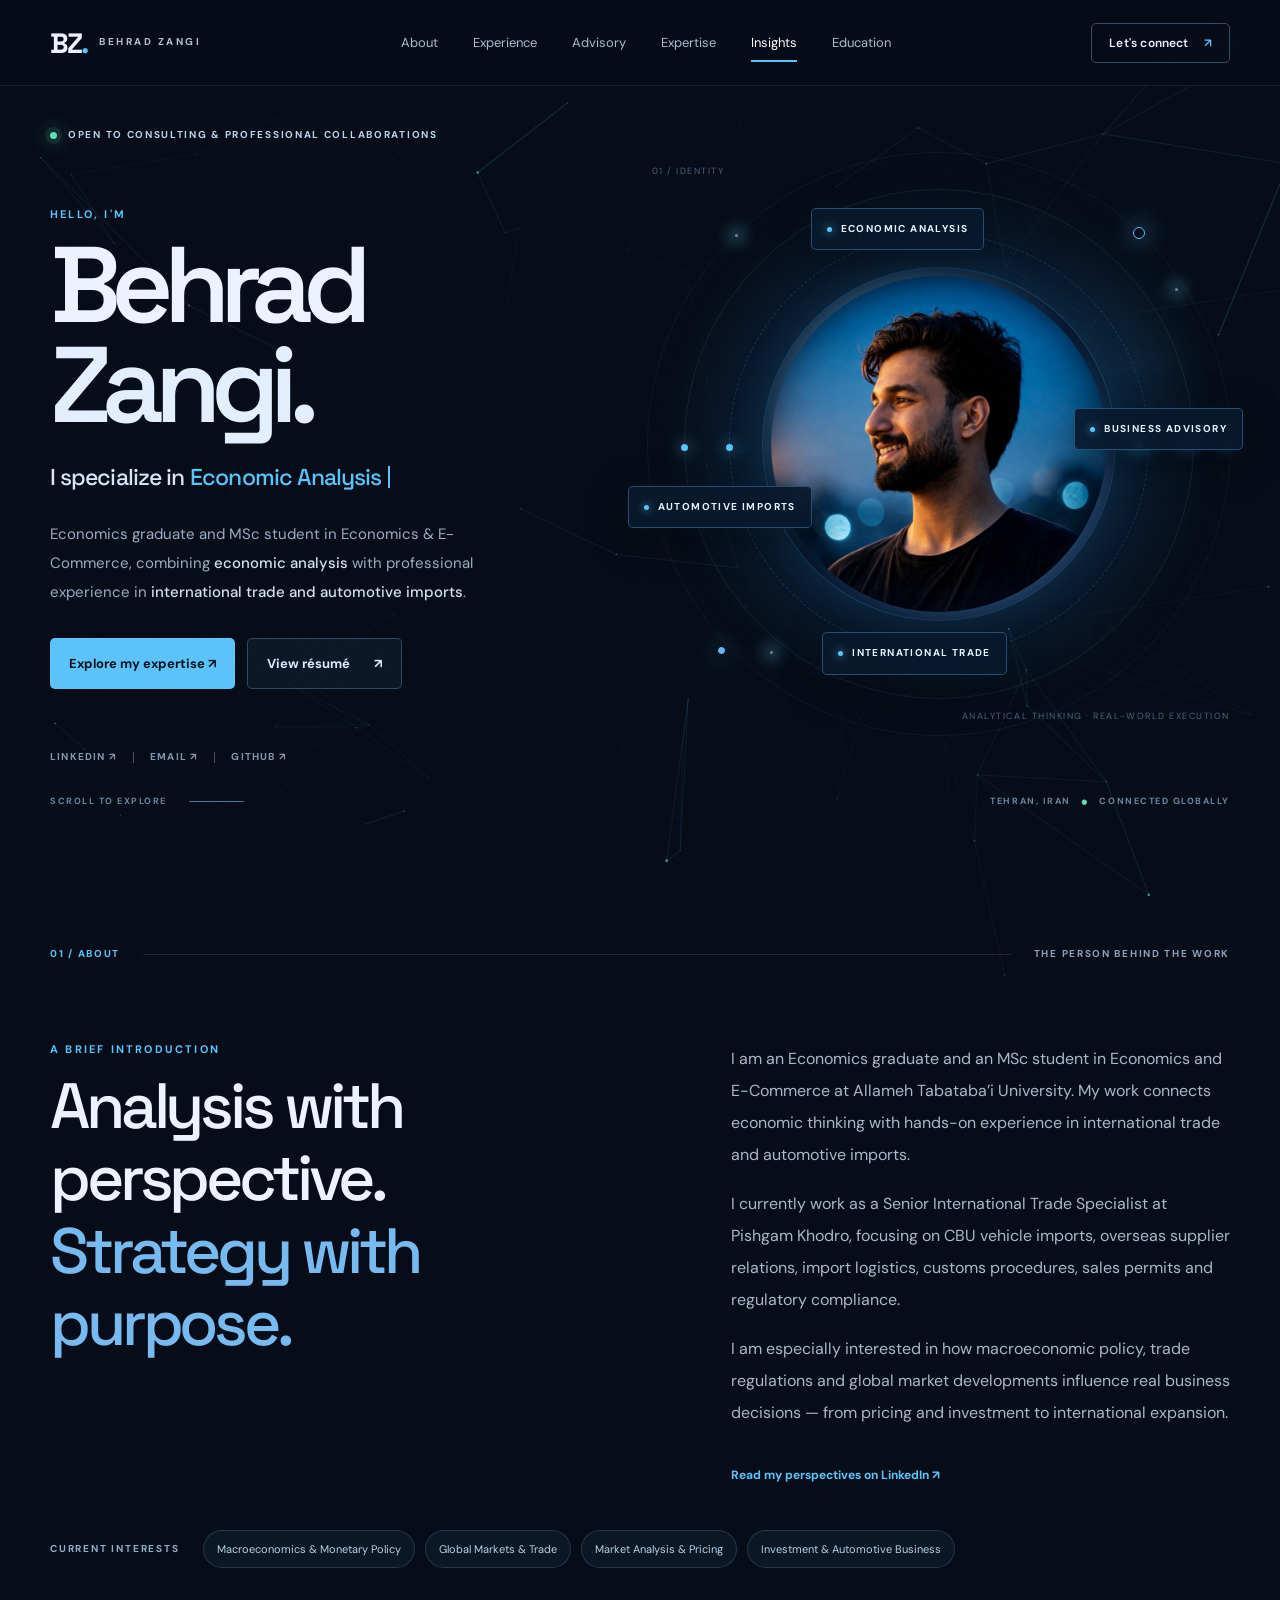
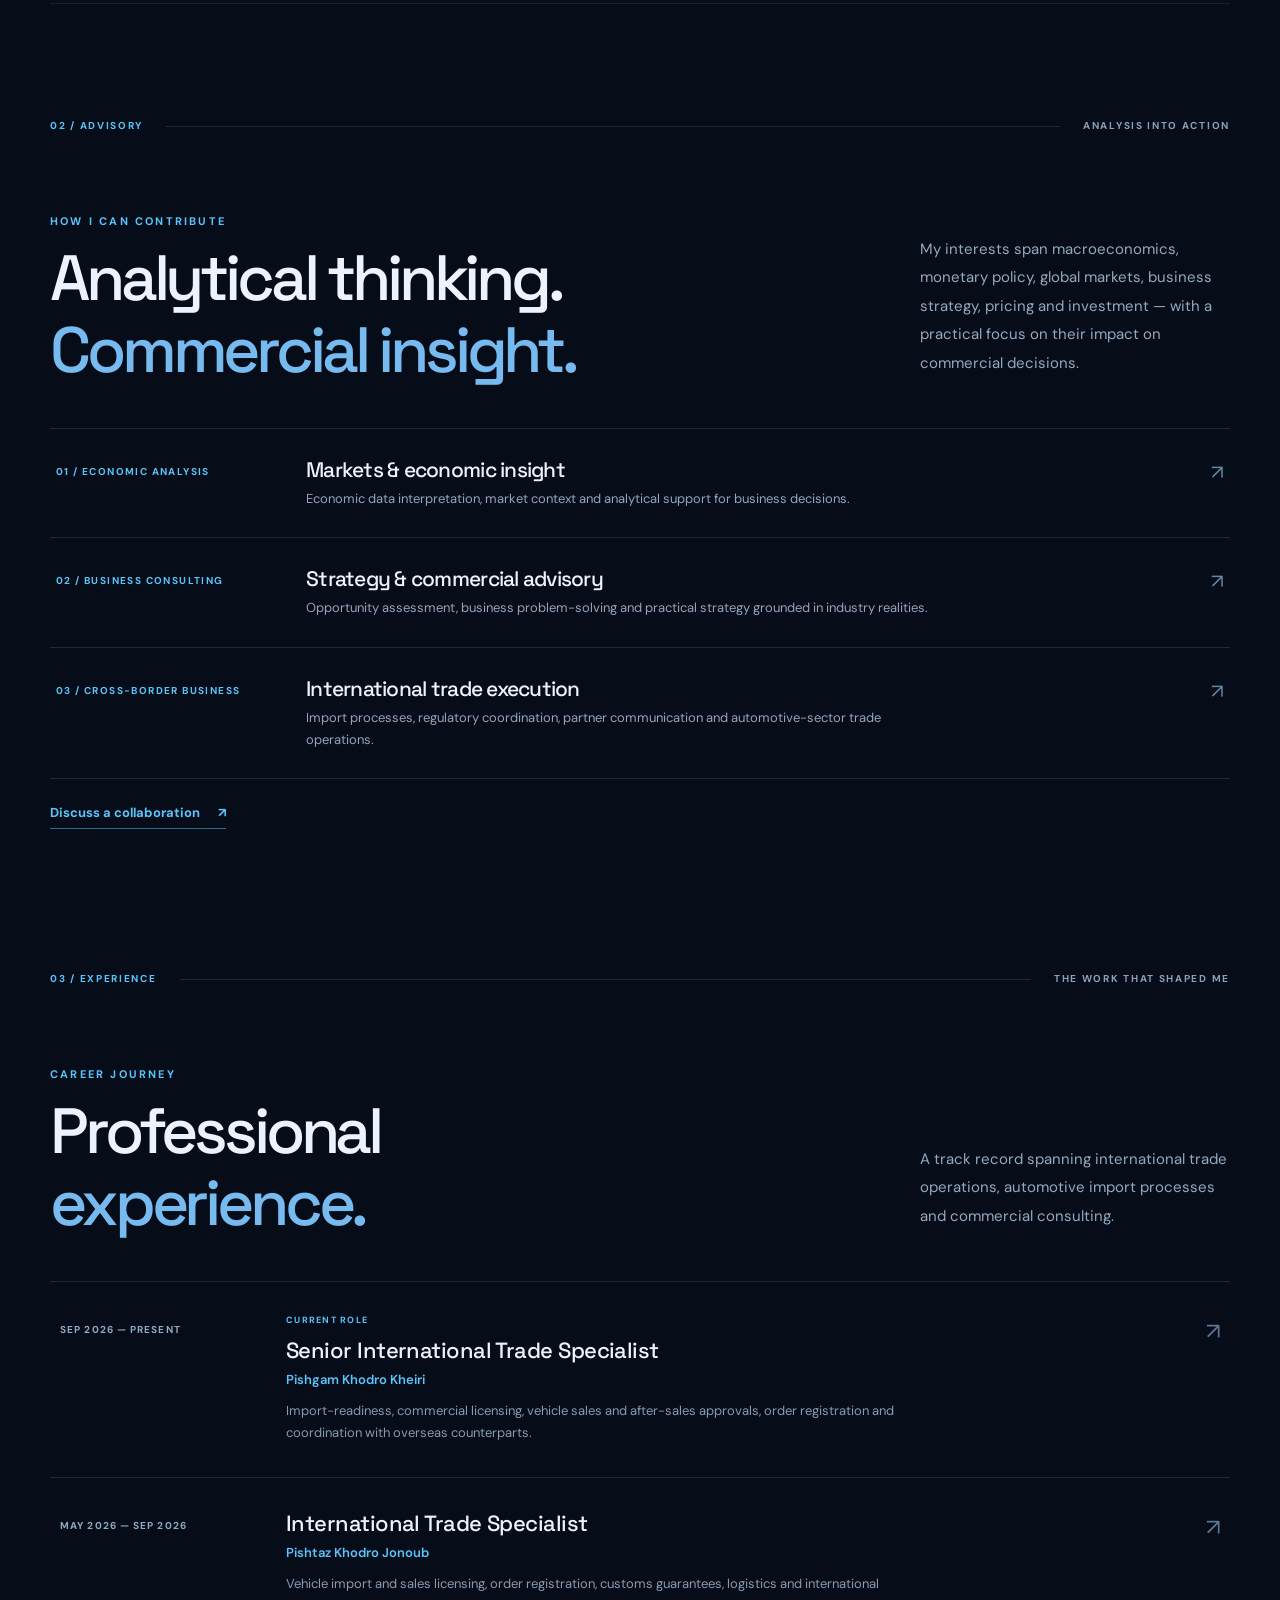
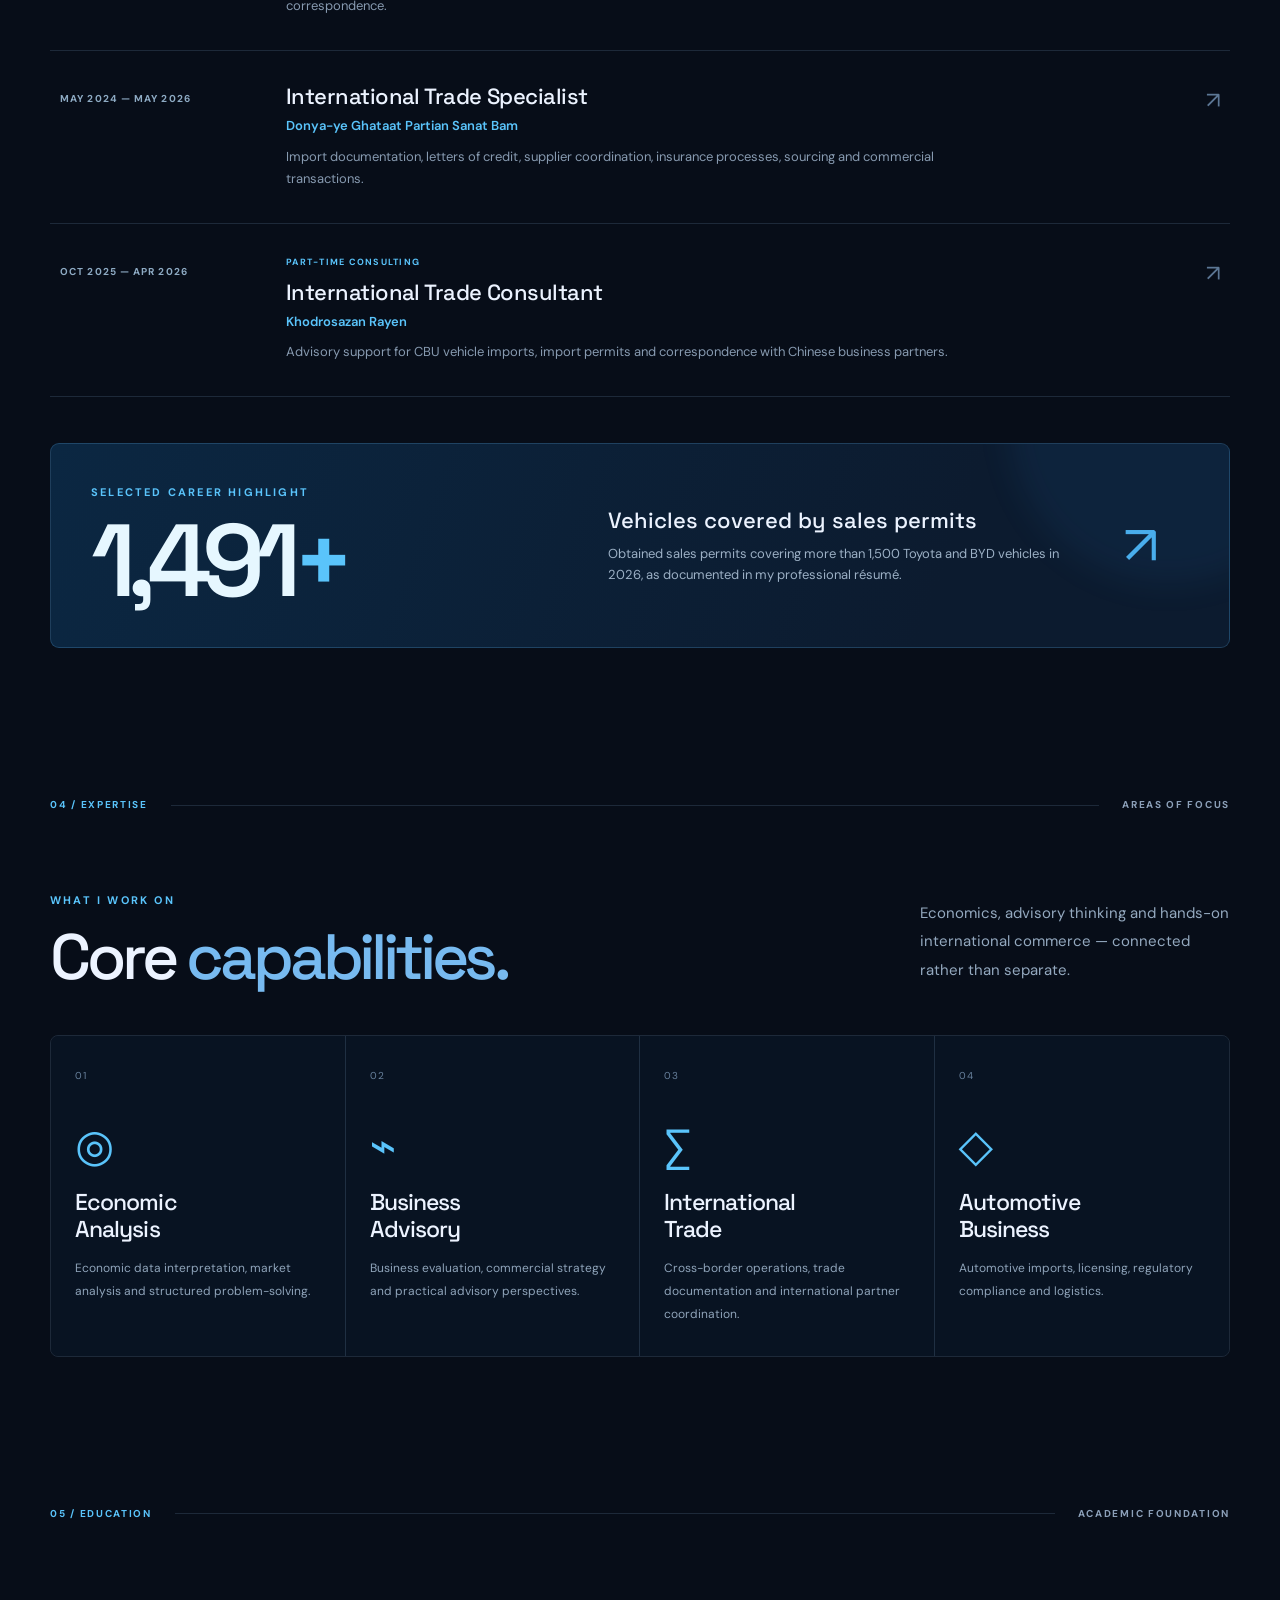
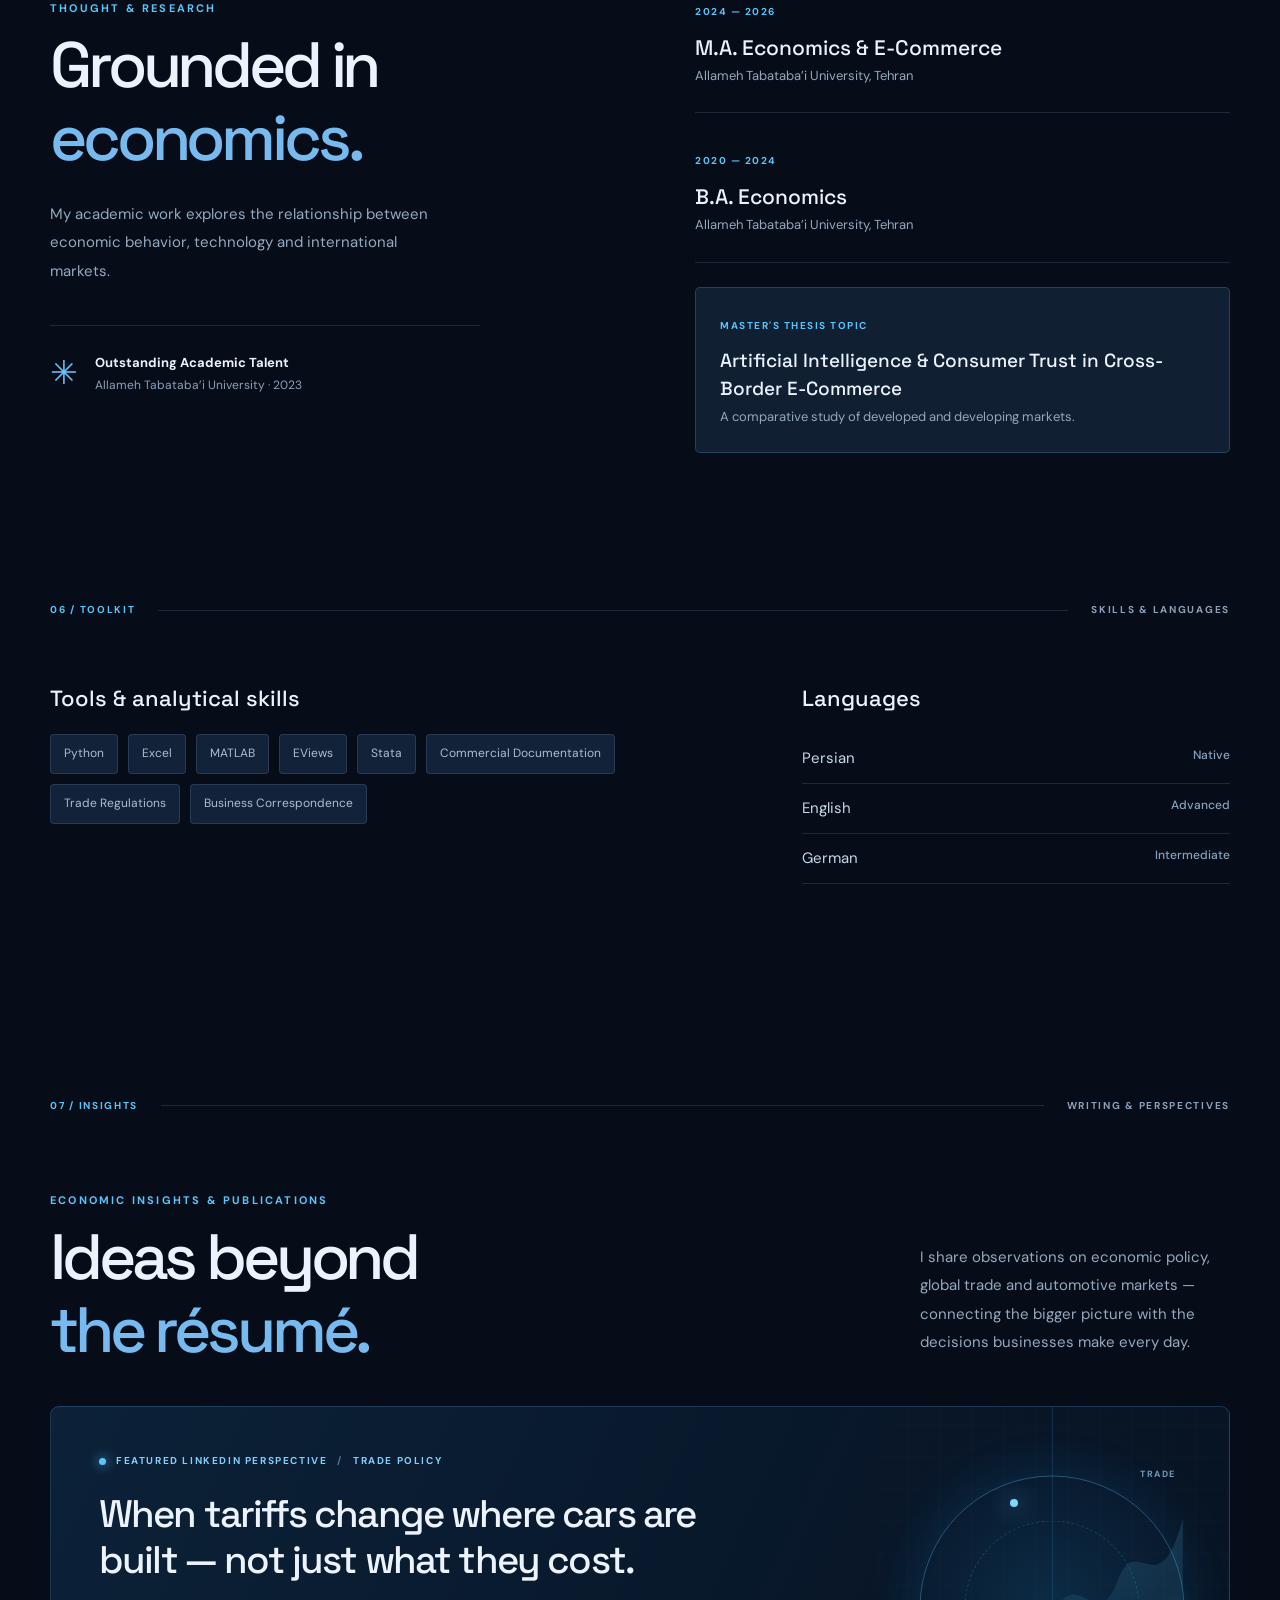
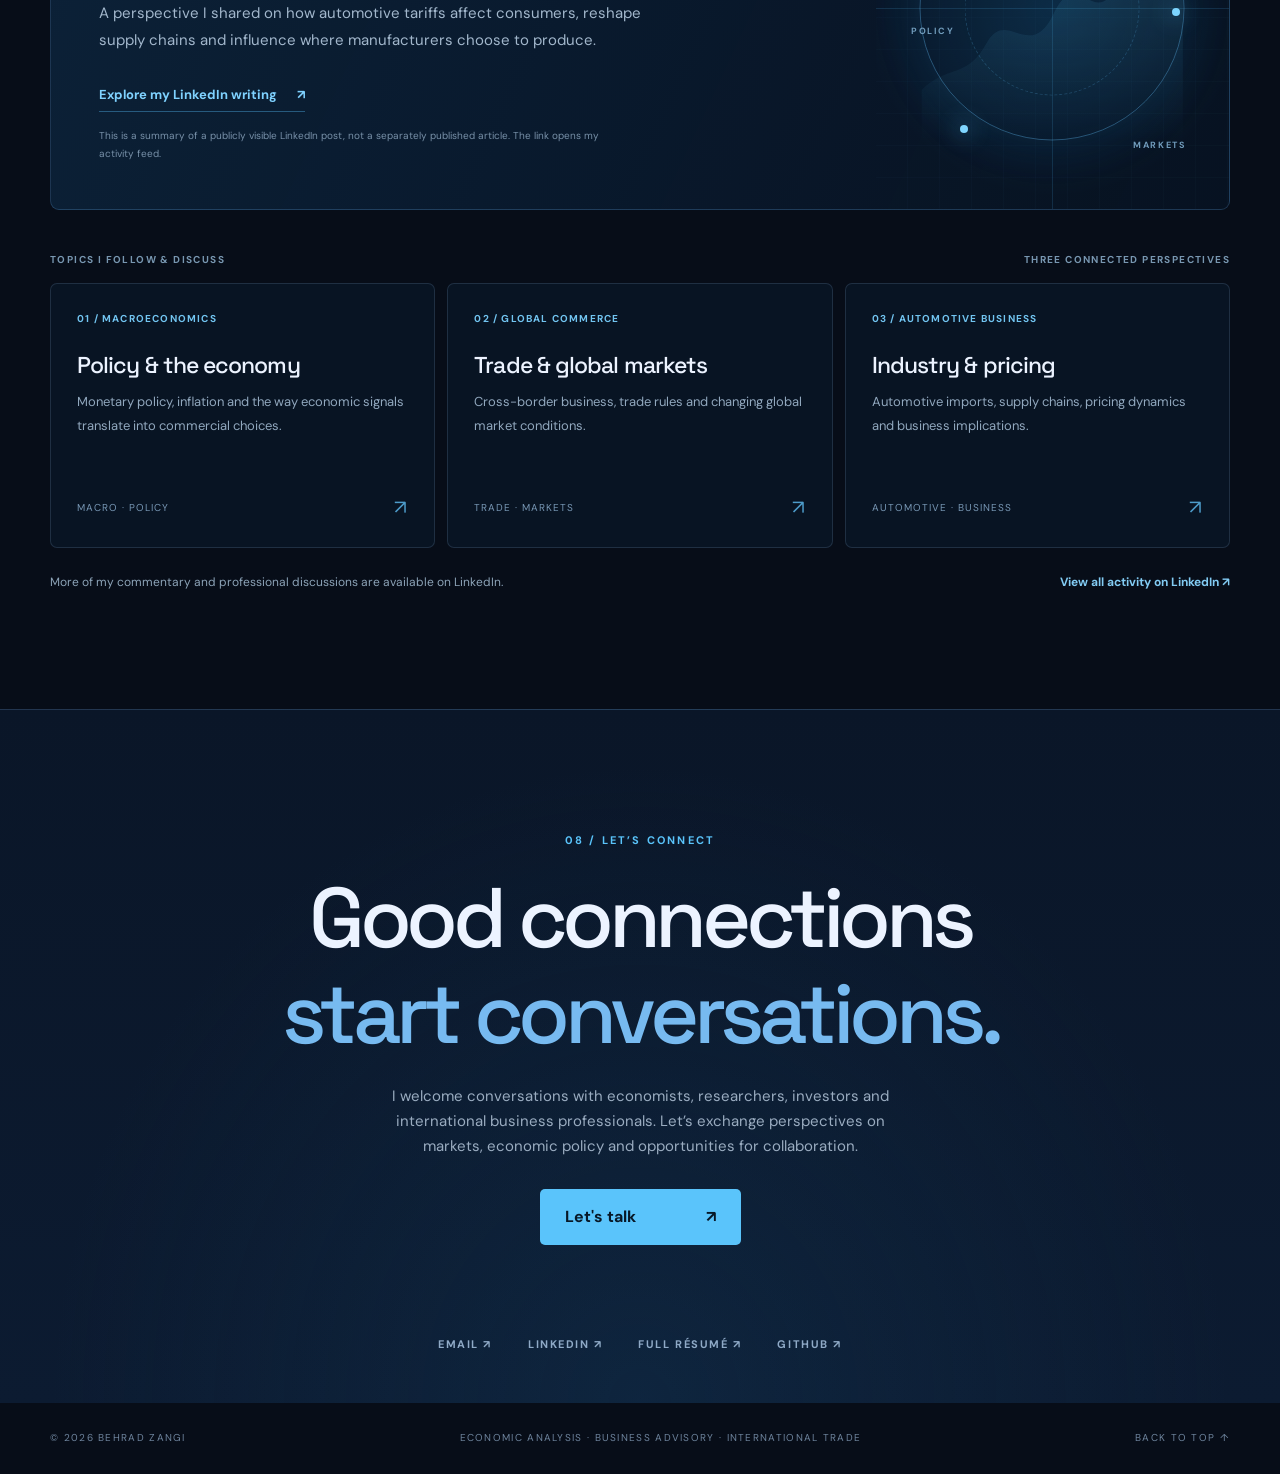
==== commit cfd5426e: "Add files via upload" ====
--- a/index.html
+++ b/index.html
@@ -11,28 +11,27 @@
 </head>
 <body>
 <a class="skip" href="#main">Skip to content</a><canvas aria-hidden="true" id="particles"></canvas><div aria-hidden="true" class="grain"></div>
-<header class="site-header"><a aria-label="Behrad Zangi home" class="wordmark" href="#top"><span class="mark">BZ<span class="mark-dot">.</span></span><span class="wordmark-sub">BEHRAD ZANGI</span></a><nav aria-label="Main navigation" class="nav" id="nav"><a href="#about">About</a><a href="#experience">Experience</a><a href="#advisory">Advisory</a><a href="#expertise">Expertise</a><a href="#insights">Insights</a><a href="#education">Education</a></nav><a class="header-cta" href="#contact">Let's connect <span aria-hidden="true">↗</span></a><button aria-controls="nav" aria-expanded="false" aria-label="Toggle navigation" class="menu-toggle" type="button"><span></span><span></span></button></header>
+<div aria-hidden="true" class="scroll-progress"></div><header class="site-header"><a aria-label="Behrad Zangi home" class="wordmark" href="#top"><span class="mark">BZ<span class="mark-dot">.</span></span><span class="wordmark-sub">BEHRAD ZANGI</span></a><nav aria-label="Main navigation" class="nav" id="nav"><a data-nav="" href="#about">About</a><a data-nav="" href="#experience">Experience</a><a data-nav="" href="#advisory">Advisory</a><a data-nav="" href="#expertise">Expertise</a><a data-nav="" href="#insights">Insights</a><a data-nav="" href="#education">Education</a></nav><a class="header-cta" href="#contact">Let's connect <span aria-hidden="true">↗</span></a><button aria-controls="nav" aria-expanded="false" aria-label="Toggle navigation" class="menu-toggle" type="button"><span></span><span></span></button></header>
 <main id="main">
 <section aria-label="Introduction" class="hero wrap" id="top"><div class="hero-copy"><div class="status"><span class="status-light"></span> OPEN TO CONSULTING &amp; PROFESSIONAL COLLABORATIONS</div><p class="eyebrow">HELLO, I'M</p><h1>Behrad<br/><span>Zangi<span class="dot">.</span></span></h1><div class="type-line"><span class="type-prefix">I specialize in </span><span aria-live="off" id="typewriter">Economic Analysis</span><span aria-hidden="true" class="caret"></span></div><p class="hero-summary">Economics graduate and MSc student in Economics &amp; E-Commerce, combining <strong>economic analysis</strong> with professional experience in <strong>international trade and automotive imports</strong>.</p><div class="hero-actions"><a class="btn primary" href="#advisory">Explore my expertise ↗</a><a class="btn ghost" href="resume.html">View résumé <span>↗</span></a></div><div class="hero-social"><a href="https://www.linkedin.com/in/behradzangi" rel="noopener noreferrer" target="_blank">LINKEDIN ↗</a><span class="social-divider"></span><a href="mailto:behradzangi80@gmail.com">EMAIL ↗</a><span class="social-divider"></span><a href="https://github.com/behradzangi" rel="noopener noreferrer" target="_blank">GITHUB ↗</a></div></div>
-<div aria-label="Portrait of Behrad Zangi surrounded by animated areas of expertise" class="hero-art"><div class="hero-halo"></div><div class="orbit orbit-1"></div><div class="orbit orbit-2"></div><div class="orbit orbit-3"></div><div class="orbit-pulse pulse-a"></div><div class="orbit-pulse pulse-b"></div><div class="portrait-shell"><img alt="Behrad Zangi smiling, wearing a black shirt against a blue evening background" fetchpriority="high" height="500" src="portrait.webp" width="500"/></div><div class="orbital-tag tag-top"><span class="tag-dot"></span> ECONOMIC ANALYSIS</div><div class="orbital-tag tag-right"><span class="tag-dot"></span> BUSINESS ADVISORY</div><div class="orbital-tag tag-bottom"><span class="tag-dot"></span> INTERNATIONAL TRADE</div><div class="orbital-tag tag-left"><span class="tag-dot"></span> AUTOMOTIVE IMPORTS</div><div class="art-corner top-left">01 / IDENTITY</div><div class="art-corner bottom-right">ANALYTICAL THINKING · REAL-WORLD EXECUTION</div></div></section>
+<div aria-label="Portrait of Behrad Zangi surrounded by animated areas of expertise" class="hero-art" data-tilt=""><div class="hero-halo"></div><div class="orbit orbit-1"></div><div class="orbit orbit-2"></div><div class="orbit orbit-3"></div><div class="orbit-pulse pulse-a"></div><div class="orbit-pulse pulse-b"></div><div class="portrait-shell"><img alt="Behrad Zangi smiling, wearing a black shirt against a blue evening background" fetchpriority="high" height="500" src="portrait.webp" width="500"/></div><div class="orbital-tag tag-top"><span class="tag-dot"></span> ECONOMIC ANALYSIS</div><div class="orbital-tag tag-right"><span class="tag-dot"></span> BUSINESS ADVISORY</div><div class="orbital-tag tag-bottom"><span class="tag-dot"></span> INTERNATIONAL TRADE</div><div class="orbital-tag tag-left"><span class="tag-dot"></span> AUTOMOTIVE IMPORTS</div><div class="art-corner top-left">01 / IDENTITY</div><div class="art-corner bottom-right">ANALYTICAL THINKING · REAL-WORLD EXECUTION</div><div aria-hidden="true" class="orbit-satellite satellite-1"></div><div aria-hidden="true" class="orbit-satellite satellite-2"></div><div aria-hidden="true" class="orbit-satellite satellite-3"></div><div aria-hidden="true" class="orbit-scan"></div><span aria-hidden="true" class="hero-spark spark-1"></span><span aria-hidden="true" class="hero-spark spark-2"></span><span aria-hidden="true" class="hero-spark spark-3"></span></div></section>
 <div class="hero-bottom wrap"><span>SCROLL TO EXPLORE</span><span class="scroll-line"></span><span>TEHRAN, IRAN <i>●</i> CONNECTED GLOBALLY</span></div>
 <section class="section wrap" id="about"><div class="section-head"><span class="section-no">01 / ABOUT</span><span class="hairline"></span><span class="section-aside">THE PERSON BEHIND THE WORK</span></div><div class="about-layout"><div><p class="section-kicker">A BRIEF INTRODUCTION</p><h2>Analysis with perspective.<br/><em>Strategy with purpose.</em></h2></div><div class="about-text"><p>I am an Economics graduate and an MSc student in Economics and E-Commerce at Allameh Tabataba’i University. My work connects economic thinking with hands-on experience in international trade and automotive imports.</p><p>I currently work as a Senior International Trade Specialist at Pishgam Khodro, focusing on CBU vehicle imports, overseas supplier relations, import logistics, customs procedures, sales permits and regulatory compliance.</p><p>I am especially interested in how macroeconomic policy, trade regulations and global market developments influence real business decisions — from pricing and investment to international expansion.</p><a class="text-link" href="https://www.linkedin.com/in/behradzangi" rel="noopener noreferrer" target="_blank">Read my perspectives on LinkedIn ↗</a></div></div></section><section aria-label="Professional interests" class="interests-strip wrap" id="interests"><span class="interests-label">CURRENT INTERESTS</span><span class="interest-pill">Macroeconomics &amp; Monetary Policy</span><span class="interest-pill">Global Markets &amp; Trade</span><span class="interest-pill">Market Analysis &amp; Pricing</span><span class="interest-pill">Investment &amp; Automotive Business</span></section>
-<section class="section wrap advisory-section" id="advisory"><div class="section-head"><span class="section-no">02 / ADVISORY</span><span class="hairline"></span><span class="section-aside">ANALYSIS INTO ACTION</span></div><div class="section-title-row"><div><p class="section-kicker">HOW I CAN CONTRIBUTE</p><h2>Analytical thinking.<br/><em>Commercial insight.</em></h2></div><p class="section-intro">My interests span macroeconomics, monetary policy, global markets, business strategy, pricing and investment — with a practical focus on their impact on commercial decisions.</p></div><div class="advisory-rows"><article><span>01 / ECONOMIC ANALYSIS</span><div><h3>Markets &amp; economic insight</h3><p>Economic data interpretation, market context and analytical support for business decisions.</p></div><b aria-hidden="true">↗</b></article><article><span>02 / BUSINESS CONSULTING</span><div><h3>Strategy &amp; commercial advisory</h3><p>Opportunity assessment, business problem-solving and practical strategy grounded in industry realities.</p></div><b aria-hidden="true">↗</b></article><article><span>03 / CROSS-BORDER BUSINESS</span><div><h3>International trade execution</h3><p>Import processes, regulatory coordination, partner communication and automotive-sector trade operations.</p></div><b aria-hidden="true">↗</b></article></div><a class="advisory-link" href="mailto:behradzangi80@gmail.com?subject=Business%20collaboration%20inquiry">Discuss a collaboration <span aria-hidden="true">↗</span></a></section><section class="section wrap" id="experience"><div class="section-head"><span class="section-no">03 / EXPERIENCE</span><span class="hairline"></span><span class="section-aside">THE WORK THAT SHAPED ME</span></div><div class="section-title-row"><div><p class="section-kicker">CAREER JOURNEY</p><h2>Professional<br/><em>experience.</em></h2></div><p class="section-intro">A track record spanning international trade operations, automotive import processes and commercial consulting.</p></div><div class="experience-list"><article class="experience-row"><span class="date">SEP 2026 — PRESENT</span><div><span class="role-type">CURRENT ROLE</span><h3>Senior International Trade Specialist</h3><p class="company">Pishgam Khodro Kheiri</p><p class="job-detail">Import-readiness, commercial licensing, vehicle sales and after-sales approvals, order registration and coordination with overseas counterparts.</p></div><span aria-hidden="true" class="row-arrow">↗</span></article><article class="experience-row"><span class="date">MAY 2026 — SEP 2026</span><div><h3>International Trade Specialist</h3><p class="company">Pishtaz Khodro Jonoub</p><p class="job-detail">Vehicle import and sales licensing, order registration, customs guarantees, logistics and international correspondence.</p></div><span aria-hidden="true" class="row-arrow">↗</span></article><article class="experience-row"><span class="date">MAY 2024 — MAY 2026</span><div><h3>International Trade Specialist</h3><p class="company">Donya-ye Ghataat Partian Sanat Bam</p><p class="job-detail">Import documentation, letters of credit, supplier coordination, insurance processes, sourcing and commercial transactions.</p></div><span aria-hidden="true" class="row-arrow">↗</span></article><article class="experience-row"><span class="date">OCT 2025 — APR 2026</span><div><span class="role-type">PART-TIME CONSULTING</span><h3>International Trade Consultant</h3><p class="company">Khodrosazan Rayen</p><p class="job-detail">Advisory support for CBU vehicle imports, import permits and correspondence with Chinese business partners.</p></div><span aria-hidden="true" class="row-arrow">↗</span></article></div><div class="impact-band"><div><span class="section-kicker">SELECTED CAREER HIGHLIGHT</span><strong class="impact-number">1,500<span>+</span></strong></div><div><h3>Vehicles covered by sales permits</h3><p>Obtained sales permits covering more than 1,500 Toyota and BYD vehicles in 2026, as documented in my professional résumé.</p></div><div aria-hidden="true" class="impact-icon">↗</div></div></section>
+<section class="section wrap advisory-section" id="advisory"><div class="section-head"><span class="section-no">02 / ADVISORY</span><span class="hairline"></span><span class="section-aside">ANALYSIS INTO ACTION</span></div><div class="section-title-row"><div><p class="section-kicker">HOW I CAN CONTRIBUTE</p><h2>Analytical thinking.<br/><em>Commercial insight.</em></h2></div><p class="section-intro">My interests span macroeconomics, monetary policy, global markets, business strategy, pricing and investment — with a practical focus on their impact on commercial decisions.</p></div><div class="advisory-rows"><article><span>01 / ECONOMIC ANALYSIS</span><div><h3>Markets &amp; economic insight</h3><p>Economic data interpretation, market context and analytical support for business decisions.</p></div><b aria-hidden="true">↗</b></article><article><span>02 / BUSINESS CONSULTING</span><div><h3>Strategy &amp; commercial advisory</h3><p>Opportunity assessment, business problem-solving and practical strategy grounded in industry realities.</p></div><b aria-hidden="true">↗</b></article><article><span>03 / CROSS-BORDER BUSINESS</span><div><h3>International trade execution</h3><p>Import processes, regulatory coordination, partner communication and automotive-sector trade operations.</p></div><b aria-hidden="true">↗</b></article></div><a class="advisory-link" href="mailto:behradzangi80@gmail.com?subject=Business%20collaboration%20inquiry">Discuss a collaboration <span aria-hidden="true">↗</span></a></section><section class="section wrap" id="experience"><div class="section-head"><span class="section-no">03 / EXPERIENCE</span><span class="hairline"></span><span class="section-aside">THE WORK THAT SHAPED ME</span></div><div class="section-title-row"><div><p class="section-kicker">CAREER JOURNEY</p><h2>Professional<br/><em>experience.</em></h2></div><p class="section-intro">A track record spanning international trade operations, automotive import processes and commercial consulting.</p></div><div class="experience-list"><article class="experience-row"><span class="date">SEP 2026 — PRESENT</span><div><span class="role-type">CURRENT ROLE</span><h3>Senior International Trade Specialist</h3><p class="company">Pishgam Khodro Kheiri</p><p class="job-detail">Import-readiness, commercial licensing, vehicle sales and after-sales approvals, order registration and coordination with overseas counterparts.</p></div><span aria-hidden="true" class="row-arrow">↗</span></article><article class="experience-row"><span class="date">MAY 2026 — SEP 2026</span><div><h3>International Trade Specialist</h3><p class="company">Pishtaz Khodro Jonoub</p><p class="job-detail">Vehicle import and sales licensing, order registration, customs guarantees, logistics and international correspondence.</p></div><span aria-hidden="true" class="row-arrow">↗</span></article><article class="experience-row"><span class="date">MAY 2024 — MAY 2026</span><div><h3>International Trade Specialist</h3><p class="company">Donya-ye Ghataat Partian Sanat Bam</p><p class="job-detail">Import documentation, letters of credit, supplier coordination, insurance processes, sourcing and commercial transactions.</p></div><span aria-hidden="true" class="row-arrow">↗</span></article><article class="experience-row"><span class="date">OCT 2025 — APR 2026</span><div><span class="role-type">PART-TIME CONSULTING</span><h3>International Trade Consultant</h3><p class="company">Khodrosazan Rayen</p><p class="job-detail">Advisory support for CBU vehicle imports, import permits and correspondence with Chinese business partners.</p></div><span aria-hidden="true" class="row-arrow">↗</span></article></div><div class="impact-band" data-tilt=""><div><span class="section-kicker">SELECTED CAREER HIGHLIGHT</span><strong aria-label="More than 1500 vehicles covered by sales permits" class="impact-number" data-count="1500">1,500<span>+</span></strong></div><div><h3>Vehicles covered by sales permits</h3><p>Obtained sales permits covering more than 1,500 Toyota and BYD vehicles in 2026, as documented in my professional résumé.</p></div><div aria-hidden="true" class="impact-icon">↗</div></div></section>
 <section class="section wrap" id="expertise"><div class="section-head"><span class="section-no">04 / EXPERTISE</span><span class="hairline"></span><span class="section-aside">AREAS OF FOCUS</span></div><div class="section-title-row"><div><p class="section-kicker">WHAT I WORK ON</p><h2>Core <em>capabilities.</em></h2></div><p class="section-intro">Economics, advisory thinking and hands-on international commerce — connected rather than separate.</p></div><div class="expertise-grid"><div class="expertise-item"><span class="expertise-index">01</span><div class="expertise-glyph">◎</div><h3>Economic<br/>Analysis</h3><p>Economic data interpretation, market analysis and structured problem-solving.</p></div><div class="expertise-item"><span class="expertise-index">02</span><div class="expertise-glyph">⌁</div><h3>Business<br/>Advisory</h3><p>Business evaluation, commercial strategy and practical advisory perspectives.</p></div><div class="expertise-item"><span class="expertise-index">03</span><div class="expertise-glyph">∑</div><h3>International<br/>Trade</h3><p>Cross-border operations, trade documentation and international partner coordination.</p></div><div class="expertise-item"><span class="expertise-index">04</span><div class="expertise-glyph">◇</div><h3>Automotive<br/>Business</h3><p>Automotive imports, licensing, regulatory compliance and logistics.</p></div></div></section>
 <section class="section wrap" id="education"><div class="section-head"><span class="section-no">05 / EDUCATION</span><span class="hairline"></span><span class="section-aside">ACADEMIC FOUNDATION</span></div><div class="education-layout"><div><p class="section-kicker">THOUGHT &amp; RESEARCH</p><h2>Grounded in<br/><em>economics.</em></h2><p class="education-desc">My academic work explores the relationship between economic behavior, technology and international markets.</p><div class="honor"><span class="honor-star">✳</span><div><strong>Outstanding Academic Talent</strong><small>Allameh Tabataba’i University · 2023</small></div></div></div><div class="education-items"><div class="education-item"><span>2024 — 2026</span><h3>M.A. Economics &amp; E-Commerce</h3><p>Allameh Tabataba’i University, Tehran</p></div><div class="education-item"><span>2020 — 2024</span><h3>B.A. Economics</h3><p>Allameh Tabataba’i University, Tehran</p></div><div class="thesis"><span>MASTER'S THESIS TOPIC</span><h3>Artificial Intelligence &amp; Consumer Trust in Cross-Border E-Commerce</h3><p>A comparative study of developed and developing markets.</p></div></div></div></section>
 <section class="section wrap compact" id="skills"><div class="section-head"><span class="section-no">06 / TOOLKIT</span><span class="hairline"></span><span class="section-aside">SKILLS &amp; LANGUAGES</span></div><div class="skills-columns"><div><h3>Tools &amp; analytical skills</h3><div class="chips"><span>Python</span><span>Excel</span><span>MATLAB</span><span>EViews</span><span>Stata</span><span>Commercial Documentation</span><span>Trade Regulations</span><span>Business Correspondence</span></div></div><div><h3>Languages</h3><div class="language-row"><span>Persian</span><strong>Native</strong></div><div class="language-row"><span>English</span><strong>Advanced</strong></div><div class="language-row"><span>German</span><strong>Intermediate</strong></div></div></div></section>
-
 <section aria-labelledby="insights-heading" class="section wrap insights-section" id="insights">
 <div class="section-head"><span class="section-no">07 / INSIGHTS</span><span class="hairline"></span><span class="section-aside">WRITING &amp; PERSPECTIVES</span></div>
 <div class="section-title-row insights-title-row"><div><p class="section-kicker">ECONOMIC INSIGHTS &amp; PUBLICATIONS</p><h2 id="insights-heading">Ideas beyond<br/><em>the résumé.</em></h2></div><p class="section-intro">I share observations on economic policy, global trade and automotive markets — connecting the bigger picture with the decisions businesses make every day.</p></div>
-<div class="insights-feature">
+<div class="insights-feature" data-tilt="">
 <div class="feature-content"><div class="insight-meta"><span aria-hidden="true" class="meta-signal"></span> FEATURED LINKEDIN PERSPECTIVE <span class="meta-divider">/</span> TRADE POLICY</div>
 <h3>When tariffs change where cars are built — not just what they cost.</h3>
 <p>A perspective I shared on how automotive tariffs affect consumers, reshape supply chains and influence where manufacturers choose to produce.</p>
 <a aria-label="Explore Behrad Zangi's LinkedIn activity" class="insight-action" href="https://www.linkedin.com/in/behradzangi/recent-activity/all/" rel="noopener noreferrer" target="_blank">Explore my LinkedIn writing <span aria-hidden="true">↗</span></a>
 <p class="source-note">This is a summary of a publicly visible LinkedIn post, not a separately published article. The link opens my activity feed.</p>
 </div>
-<div aria-hidden="true" class="feature-visual"><div class="data-ring outer"></div><div class="data-ring inner"></div><span class="data-axis horizontal"></span><span class="data-axis vertical"></span><span class="data-point pt1"></span><span class="data-point pt2"></span><span class="data-point pt3"></span><span class="data-label label-a">TRADE</span><span class="data-label label-b">MARKETS</span><span class="data-label label-c">POLICY</span></div>
+<div aria-hidden="true" class="feature-visual"><div class="data-ring outer"></div><div class="data-ring inner"></div><span class="data-axis horizontal"></span><span class="data-axis vertical"></span><span class="data-point pt1"></span><span class="data-point pt2"></span><span class="data-point pt3"></span><span class="data-label label-a">TRADE</span><span class="data-label label-b">MARKETS</span><span class="data-label label-c">POLICY</span><svg aria-hidden="true" class="signal-chart" preserveaspectratio="none" viewbox="0 0 360 240"><defs><lineargradient id="signal-fill" x1="0" x2="0" y1="0" y2="1"><stop offset="0" stop-color="#62cfff" stop-opacity=".20"></stop><stop offset="1" stop-color="#62cfff" stop-opacity="0"></stop></lineargradient></defs><path class="signal-area" d="M5 192 C42 169 65 183 92 151 S150 169 182 125 S240 144 267 97 S322 122 355 42 L355 240 L5 240 Z" fill="url(#signal-fill)"></path><path class="signal-path" d="M5 192 C42 169 65 183 92 151 S150 169 182 125 S240 144 267 97 S322 122 355 42" fill="none" stroke="#6cd0ff" stroke-linecap="round" stroke-width="2.5"></path></svg></div>
 </div>
 <div class="insight-topics-header"><span>TOPICS I FOLLOW &amp; DISCUSS</span><span>THREE CONNECTED PERSPECTIVES</span></div>
 <div class="insights-topics">
--- a/styles.css
+++ b/styles.css
@@ -11,3 +11,40 @@
 
 /* V16 — Economic Insights: calm editorial layout, no added clutter */
 .insights-section{padding-bottom:116px}.insights-title-row{margin-bottom:40px}.insights-feature{display:grid;grid-template-columns:minmax(0,1.4fr) minmax(260px,.6fr);min-height:360px;border:1px solid rgba(104,173,236,.23);border-radius:9px;overflow:hidden;background:linear-gradient(115deg,rgba(13,36,60,.9),rgba(7,19,35,.83));position:relative}.feature-content{padding:46px 48px;position:relative;z-index:2}.insight-meta{font-size:10px;letter-spacing:.16em;font-weight:700;color:#80cfff;display:flex;align-items:center;gap:10px;flex-wrap:wrap}.meta-signal{width:7px;height:7px;background:#5ac4fb;border-radius:50%;box-shadow:0 0 12px #5ac4fb}.meta-divider{color:#55799b}.insights-feature h3{font:500 clamp(27px,3vw,39px)/1.2 var(--display);letter-spacing:-.048em;max-width:680px;margin:22px 0 16px}.insights-feature p{color:#a2b7cc;line-height:1.8;max-width:590px;margin:0}.insight-action{display:inline-flex;gap:20px;color:#7fd2ff;font-weight:700;font-size:13px;border-bottom:1px solid #50b7ef66;padding:6px 0;margin-top:24px}.insight-action:hover,.insights-bottom a:hover{color:#fff}.insights-feature .source-note{font-size:10px;color:#7891a9;margin-top:15px;max-width:530px}.feature-visual{position:relative;min-height:330px;background:radial-gradient(circle at center,#134b736b,transparent 70%),repeating-linear-gradient(0deg,transparent,transparent 31px,#4ea7de0d 32px),repeating-linear-gradient(90deg,transparent,transparent 31px,#4ea7de0d 32px)}.data-ring{border:1px solid #65c2ff57;border-radius:50%;position:absolute;left:50%;top:50%;transform:translate(-50%,-50%)}.data-ring.outer{width:265px;height:265px;box-shadow:0 0 50px #246a9824}.data-ring.inner{width:175px;height:175px;border-style:dashed;opacity:.6}.data-axis{position:absolute;background:#5ac4fb26}.data-axis.horizontal{height:1px;width:100%;top:50%}.data-axis.vertical{width:1px;height:100%;left:50%}.data-point{position:absolute;width:8px;height:8px;border-radius:50%;background:#80d6ff;box-shadow:0 0 22px #62c3ff}.pt1{top:23%;left:38%}.pt2{top:50%;right:14%}.pt3{bottom:19%;left:24%}.data-label{position:absolute;color:#719cbc;letter-spacing:.18em;font-size:9px;font-weight:700}.label-a{top:15%;right:15%}.label-b{bottom:14%;right:12%}.label-c{top:54%;left:10%}.insight-topics-header{display:flex;justify-content:space-between;gap:15px;margin:42px 0 15px;color:#7897b1;letter-spacing:.14em;font-size:10px;font-weight:700}.insights-topics{display:grid;grid-template-columns:repeat(3,1fr);gap:12px}.insight-topic{display:flex;flex-direction:column;min-height:265px;padding:27px 26px 23px;border:1px solid var(--line);border-radius:7px;background:rgba(13,29,49,.46);transition:background .2s,border-color .2s}.insight-topic:hover{background:rgba(20,49,75,.65);border-color:#4f98bf66}.insight-index{font-size:10px;letter-spacing:.12em;font-weight:700;color:#72c5f1}.insight-topic h3{font:500 23px var(--display);letter-spacing:-.04em;margin:22px 0 10px}.insight-topic p{font-size:13px;line-height:1.85;color:#91a8be;margin:0}.topic-footer{margin-top:auto;padding-top:26px;display:flex;justify-content:space-between;align-items:center;color:#7898b5;font-size:10px;letter-spacing:.1em}.topic-footer span:last-child{font-size:20px;color:#4d9cca}.insights-bottom{display:flex;align-items:center;justify-content:space-between;gap:25px;padding-top:25px}.insights-bottom p{margin:0;color:#8ca3b7;font-size:12px}.insights-bottom a{color:#82cbf3;font-weight:700;font-size:12px;white-space:nowrap}@media(max-width:900px){.insights-feature{grid-template-columns:1fr}.feature-content{padding:32px}.feature-visual{display:none}.insights-topics{grid-template-columns:1fr}.insight-topic{min-height:unset}.insights-bottom{align-items:flex-start;flex-direction:column;gap:12px}}@media(max-width:480px){.feature-content{padding:27px 23px}.insight-topics-header span:last-child{display:none}.insights-feature h3{font-size:29px}.insights-section{padding-bottom:80px}}
+
+
+/* V17 — motion direction: data-signal, restraint, responsiveness */
+.scroll-progress{position:fixed;top:0;left:0;height:3px;width:100%;z-index:110;transform:scaleX(0);transform-origin:left;background:linear-gradient(90deg,#4b9fff,#65f0ff,#99bfff);box-shadow:0 0 16px #42b9ff88;pointer-events:none}
+.site-header{position:sticky;top:0;transition:background .3s ease,box-shadow .3s ease}
+.site-header.is-scrolled{background:rgba(5,13,27,.92);box-shadow:0 8px 40px #0005}
+.nav a{position:relative}.nav a:after{content:"";height:2px;position:absolute;bottom:-9px;left:0;right:0;background:var(--accent);transform:scaleX(0);transform-origin:left;transition:transform .3s cubic-bezier(.2,.8,.2,1)}.nav a:hover:after,.nav a[aria-current="location"]:after{transform:scaleX(1)}.nav a[aria-current="location"]{color:#fff}
+.hero-art{--mouse-x:0px;--mouse-y:0px}.hero-halo{transform:translate3d(var(--mouse-x),var(--mouse-y),0);animation:halo-breathe 7s ease-in-out infinite;will-change:transform,opacity}.portrait-shell{animation:portrait-rise 7s ease-in-out infinite;transition:box-shadow .45s;will-change:transform}.portrait-shell:hover{box-shadow:0 0 60px #4dafff55,0 0 0 1px #80d5ff80}.portrait-shell img{transition:transform .8s cubic-bezier(.2,.8,.2,1)}.portrait-shell:hover img{transform:scale(1.055)}
+.orbit-satellite{position:absolute;inset:50%;width:0;height:0;z-index:2;pointer-events:none;animation:orbit-lap 17s linear infinite}.orbit-satellite:after{content:"";display:block;position:absolute;top:-5px;left:195px;width:9px;height:9px;border-radius:50%;background:#a9eaff;box-shadow:0 0 15px 5px #36b4ff75,0 0 28px #2c7dff}.satellite-2{animation-duration:29s;animation-direction:reverse}.satellite-2:after{left:245px;width:6px;height:6px;background:#7b9aff}.satellite-3{animation-duration:41s}.satellite-3:after{left:284px;width:4px;height:4px;background:#7ce2ec}
+.orbit-scan{position:absolute;width:570px;height:570px;border-radius:50%;background:conic-gradient(from 90deg,transparent 0deg,transparent 298deg,rgba(64,181,255,.08) 338deg,transparent 360deg);mask-image:radial-gradient(circle,transparent 0 36%,black 53%,transparent 73%);animation:orbit-lap 13s linear infinite;pointer-events:none;z-index:0}
+.hero-spark{position:absolute;width:3px;height:3px;border-radius:50%;background:#e2f7ff;box-shadow:0 0 16px 5px #60cbff;opacity:.5;animation:spark-twinkle 5s ease-in-out infinite}.spark-1{top:15%;left:15%}.spark-2{top:24%;right:9%;animation-delay:-2s}.spark-3{bottom:15%;left:21%;animation-delay:-3.5s}
+.orbital-tag{transition:border-color .35s,background .35s,box-shadow .35s}.orbital-tag:hover{background:rgba(18,51,81,.97);border-color:#83d9ff;box-shadow:0 0 25px #289eff55;animation-play-state:paused}
+@keyframes orbit-lap{to{transform:rotate(360deg)}}@keyframes halo-breathe{0%,100%{opacity:.65;filter:blur(16px)}50%{opacity:1;filter:blur(25px)}}@keyframes portrait-rise{0%,100%{transform:translateY(0)}50%{transform:translateY(-9px)}}@keyframes spark-twinkle{0%,100%{opacity:.12;transform:scale(.5)}50%{opacity:.85;transform:scale(1.4)}}
+/* Reveal only after JS opts in, preventing hidden content with JS disabled. */
+.motion-ready .reveal{opacity:0;transform:translate3d(0,38px,0);filter:blur(5px);transition:opacity .85s cubic-bezier(.16,1,.3,1),transform .85s cubic-bezier(.16,1,.3,1),filter .85s ease;transition-delay:var(--stagger,0ms)}
+.motion-ready .reveal.in-view{opacity:1;transform:translate3d(0,0,0);filter:blur(0)}
+.motion-ready .reveal-left{transform:translate3d(-30px,15px,0)}.motion-ready .reveal-right{transform:translate3d(30px,15px,0)}.motion-ready .reveal-left.in-view,.motion-ready .reveal-right.in-view{transform:translate3d(0,0,0)}
+.hero-copy .status{animation:fade-enter .7s both}.hero-copy h1{animation:fade-enter .85s .12s both}.hero-copy .type-line{animation:fade-enter .8s .25s both}.hero-copy .hero-summary{animation:fade-enter .85s .36s both}.hero-copy .hero-actions,.hero-copy .hero-social{animation:fade-enter .85s .5s both}@keyframes fade-enter{from{opacity:0;transform:translateY(18px)}to{opacity:1;transform:translateY(0)}}
+.hero-bottom .scroll-line{position:relative;overflow:hidden}.hero-bottom .scroll-line:after{content:"";position:absolute;inset:0;background:#91edff;transform:translateX(-100%);animation:scan-line 2.5s linear infinite}@keyframes scan-line{to{transform:translateX(100%)}}
+.experience-list{position:relative}.experience-list:before{content:"";position:absolute;left:0;top:0;width:2px;height:100%;background:linear-gradient(180deg,transparent,#42caff,transparent);transform:scaleY(var(--timeline-progress,0));transform-origin:top;box-shadow:0 0 12px #42caffaa;transition:transform .12s linear;pointer-events:none}
+.experience-row{transition:background .3s,padding .3s,border-color .3s}.experience-row:hover{border-color:#5dbdff77}.row-arrow{transition:transform .35s,color .35s}.experience-row:hover .row-arrow{transform:translate(4px,-4px);color:var(--accent)}
+.expertise-item{overflow:hidden;transition:background .3s,transform .3s}.expertise-item:after{content:"";position:absolute;top:-30%;left:-70%;width:45%;height:170%;background:linear-gradient(90deg,transparent,#85d9ff12,transparent);transform:rotate(18deg);transition:left .8s ease;pointer-events:none}.expertise-item:hover:after{left:130%}.expertise-glyph{transition:transform .5s ease,text-shadow .5s}.expertise-item:hover .expertise-glyph{transform:rotate(-9deg) scale(1.12);text-shadow:0 0 22px #74c9ff5e}
+.impact-band{--tilt-x:0deg;--tilt-y:0deg;transform:perspective(1000px) rotateX(var(--tilt-x)) rotateY(var(--tilt-y));transition:transform .4s,box-shadow .3s}.impact-band:hover{box-shadow:0 15px 45px #0873c91a}
+.insights-feature{--tilt-x:0deg;--tilt-y:0deg;transform:perspective(1100px) rotateX(var(--tilt-x)) rotateY(var(--tilt-y));transition:transform .4s,box-shadow .3s}.insights-feature:hover{box-shadow:0 16px 65px #084b902c}
+.signal-chart{position:absolute;inset:16% 12%;width:76%;height:68%;overflow:visible;opacity:.8;pointer-events:none}.signal-path{stroke-dasharray:560;stroke-dashoffset:560;animation:draw-signal 4.5s ease-in-out infinite alternate}.signal-area{animation:signal-breathe 5s ease-in-out infinite}@keyframes draw-signal{to{stroke-dashoffset:0}}@keyframes signal-breathe{50%{opacity:.3}}
+.btn,.big-email,.advisory-link{position:relative;overflow:hidden}.btn:before,.big-email:before,.advisory-link:before{content:"";position:absolute;inset:0;transform:translateX(-130%) skewX(-20deg);width:35%;background:linear-gradient(90deg,transparent,#ffffff44,transparent);transition:transform .7s;pointer-events:none}.btn:hover:before,.big-email:hover:before,.advisory-link:hover:before{transform:translateX(420%) skewX(-20deg)}
+.contact-glow{animation:contact-pulse 7s ease-in-out infinite}@keyframes contact-pulse{50%{opacity:.5;transform:scale(1.12)}}
+/* Simple readable motion-free fallbacks for accessibility and mobile GPUs. */
+@media(max-width:780px){.orbit-scan{width:470px;height:470px}.motion-ready .reveal{filter:none;transform:translateY(20px)}.motion-ready .reveal-left,.motion-ready .reveal-right{transform:translateY(20px)}.impact-band,.insights-feature{transform:none!important}.site-header{position:sticky}}
+@media(max-width:460px){.orbit-scan{width:450px;height:450px}.orbital-tag{animation-duration:8s}.orbit-satellite:after{opacity:.7}}
+@media(prefers-reduced-motion:reduce){.motion-ready .reveal,.motion-ready .reveal-left,.motion-ready .reveal-right{opacity:1!important;filter:none!important;transform:none!important}.hero-halo,.portrait-shell,.orbit-satellite,.orbit-scan,.hero-spark,.signal-path,.signal-area,.hero-copy .status,.hero-copy h1,.hero-copy .type-line,.hero-copy .hero-summary,.hero-copy .hero-actions,.hero-copy .hero-social,.hero-bottom .scroll-line:after{animation:none!important}.signal-path{stroke-dashoffset:0!important}.impact-band,.insights-feature{transform:none!important}}
+
+/* V18 — subtle 3D data atmosphere. Keep text contrast and orbit motion readable. */
+#particles{opacity:.98;mix-blend-mode:screen;will-change:contents}
+.hero-art:before{content:"";position:absolute;inset:8% 0;border-radius:50%;background:radial-gradient(ellipse at 50% 50%,rgba(11,68,115,.20),transparent 70%);pointer-events:none;z-index:-1;animation:data-ambient 12s ease-in-out infinite alternate}
+@keyframes data-ambient{from{opacity:.4;transform:scale(.91)}to{opacity:.85;transform:scale(1.07)}}
+@media(prefers-reduced-motion:reduce){.hero-art:before{animation:none}#particles{display:none}}
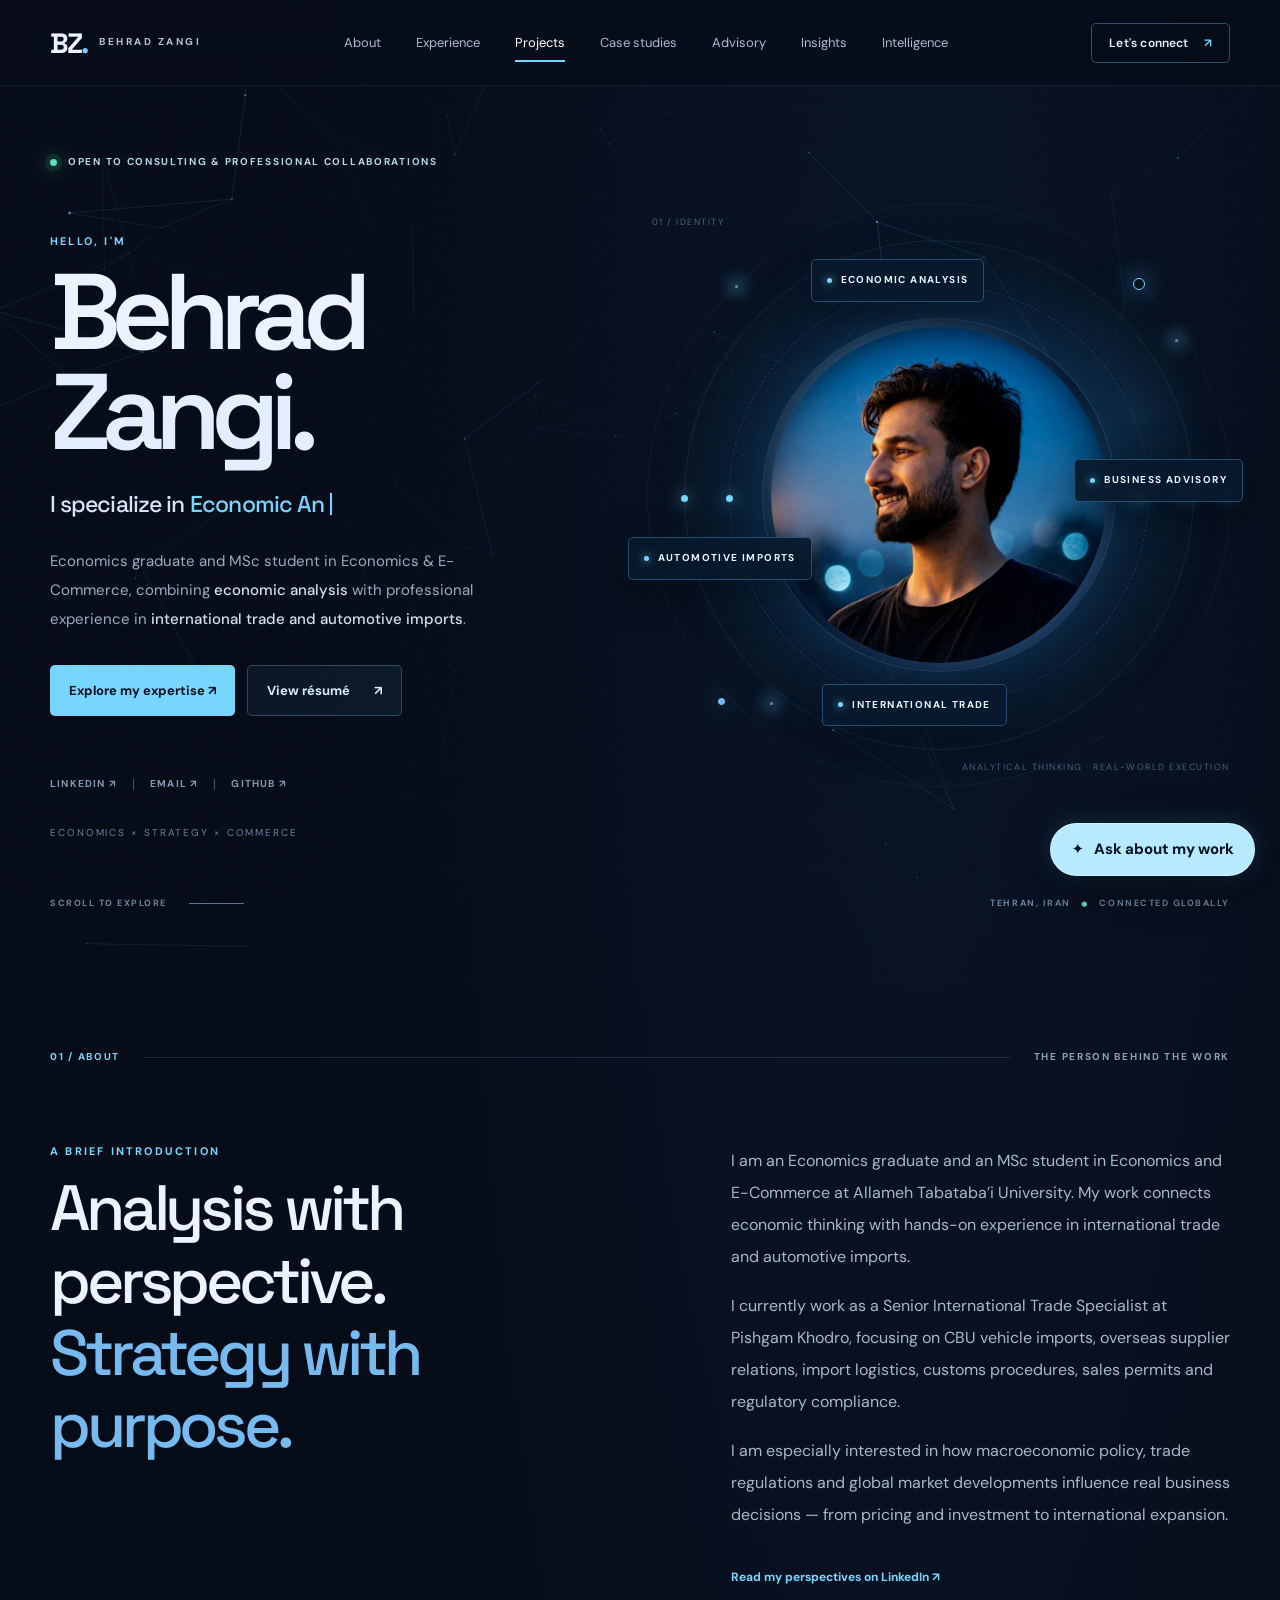
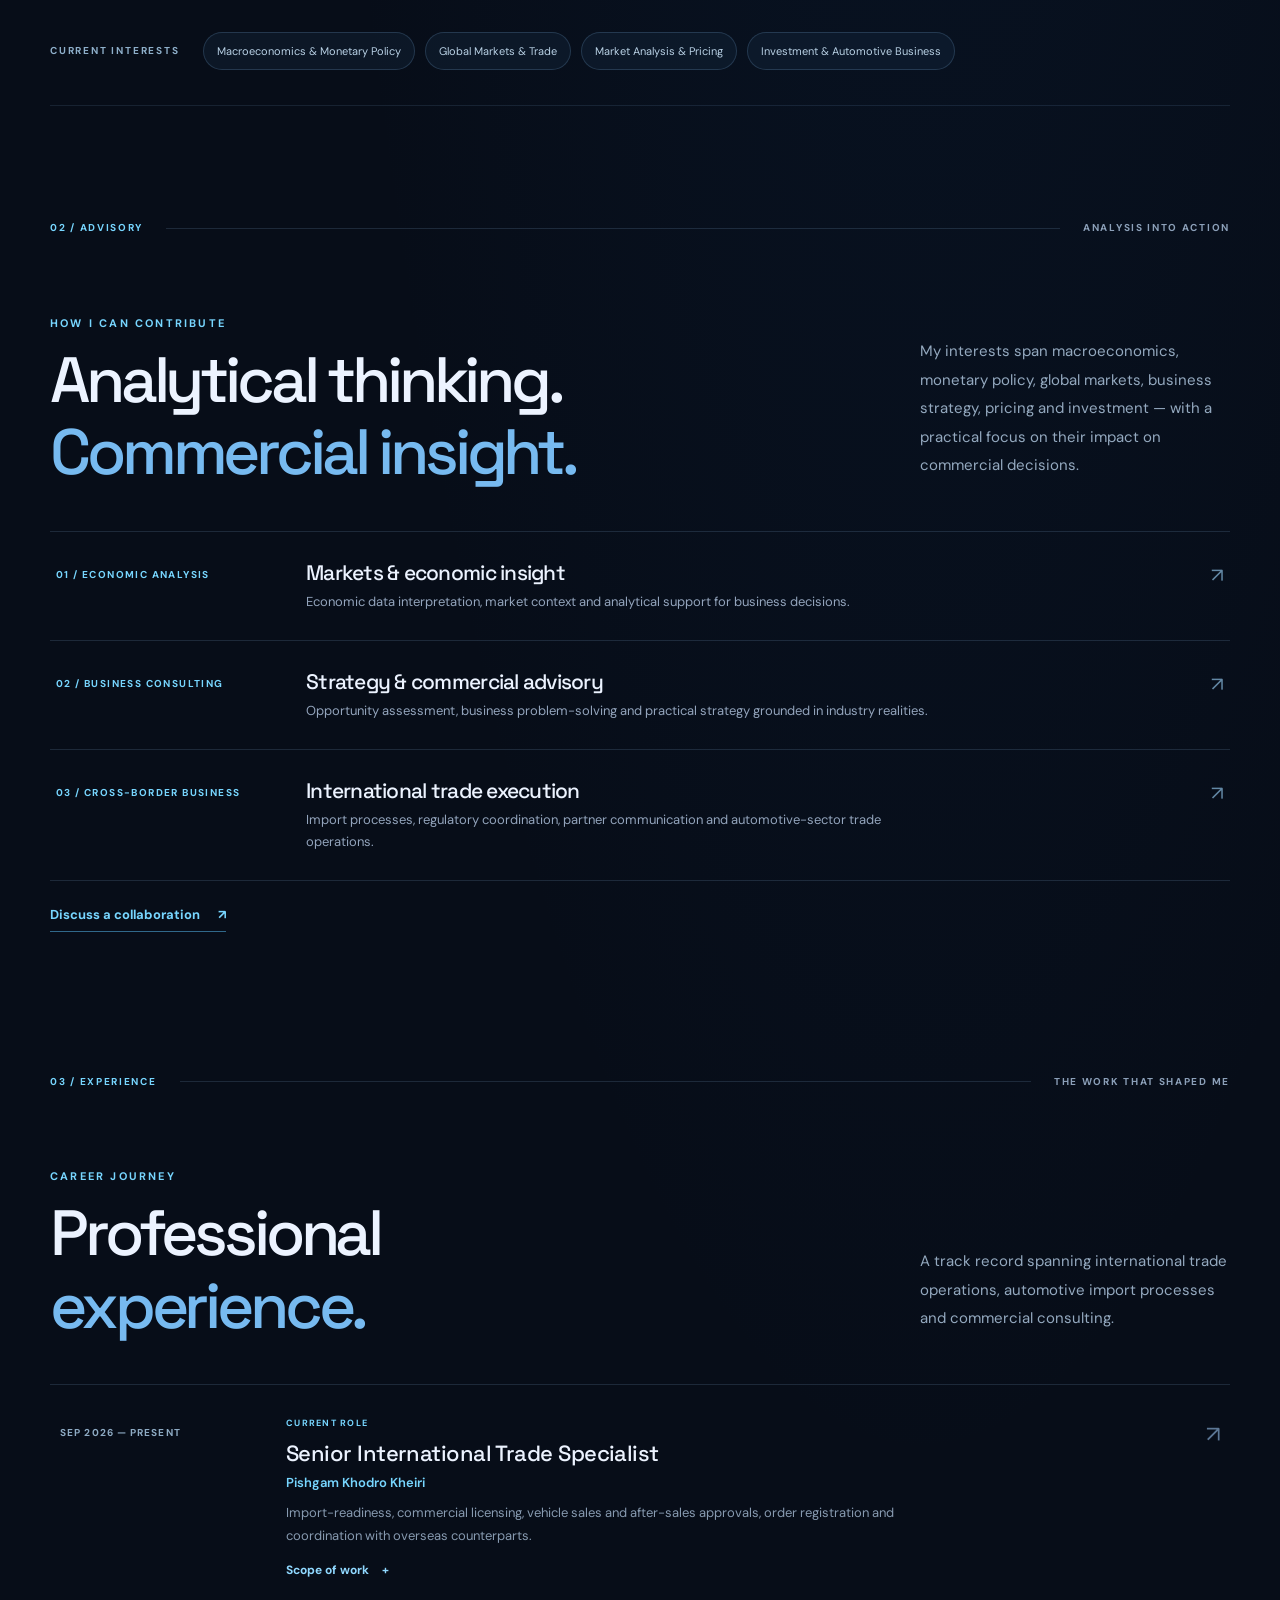
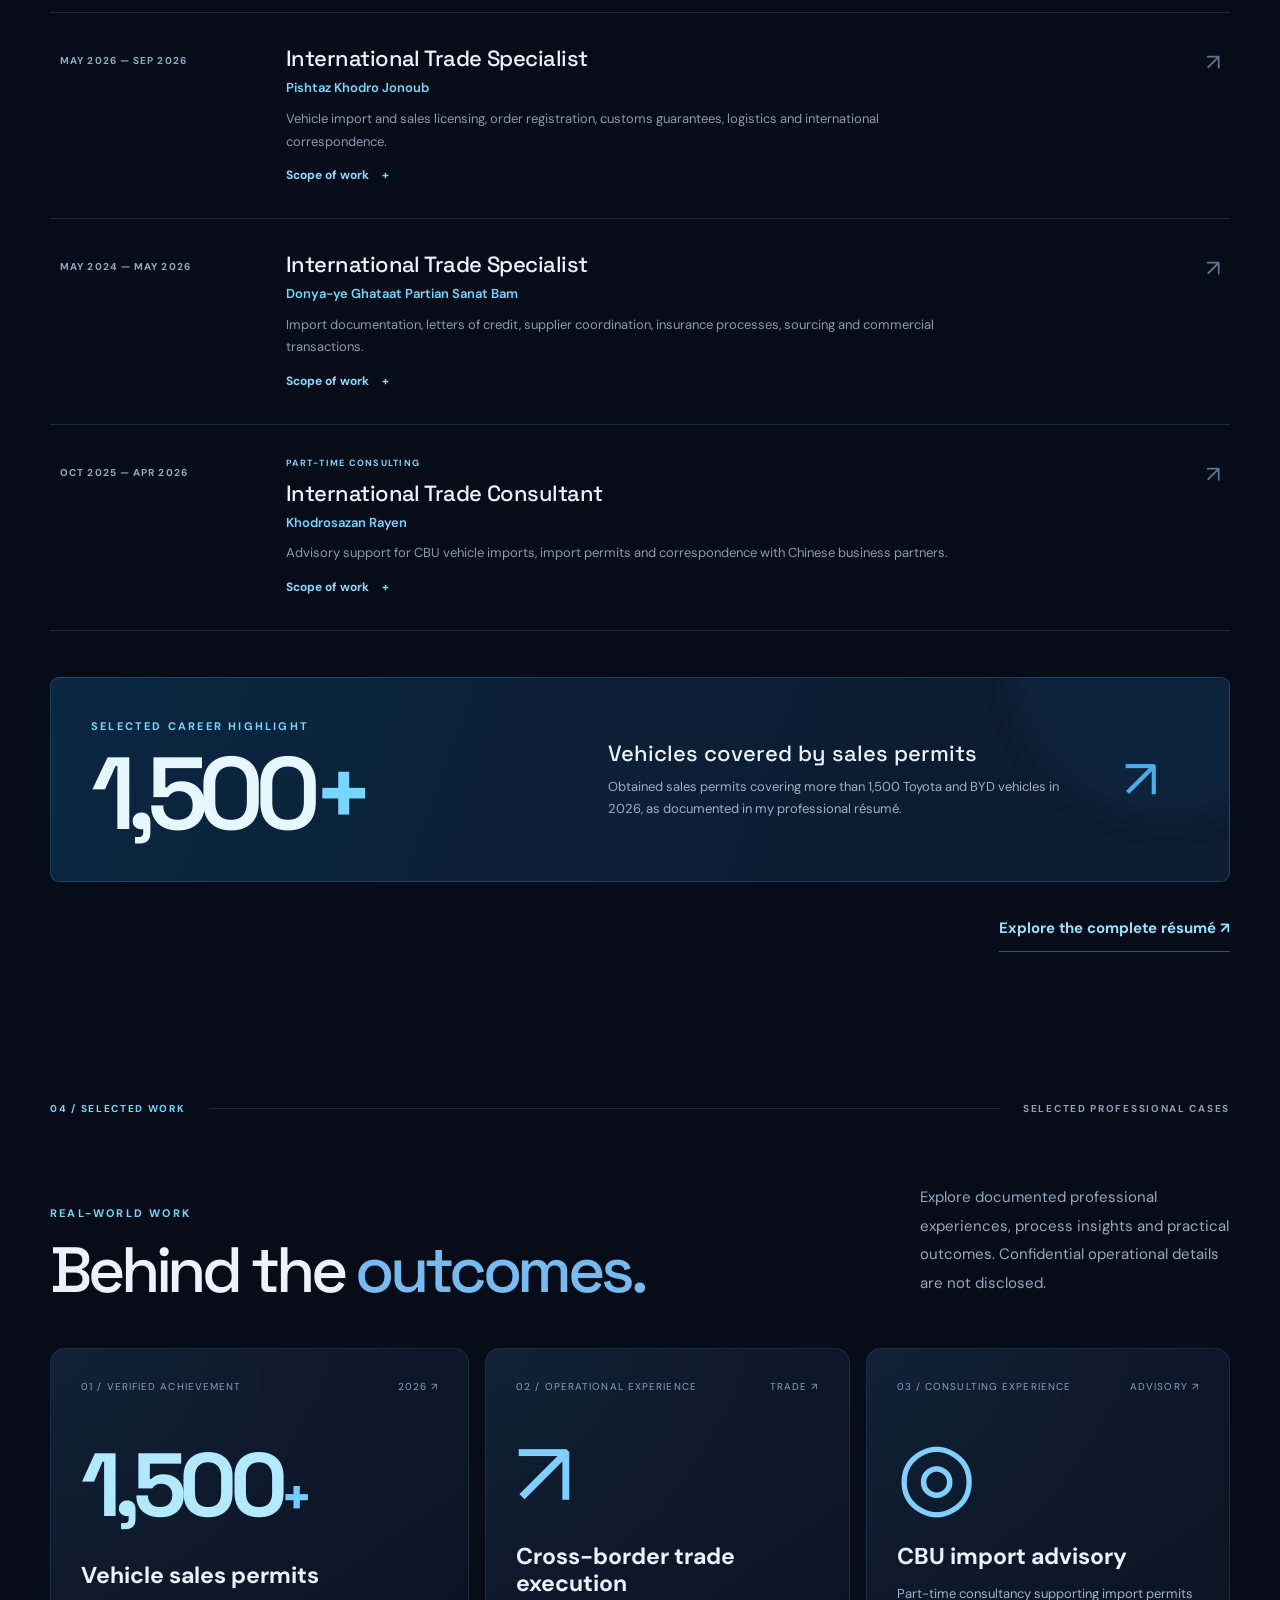
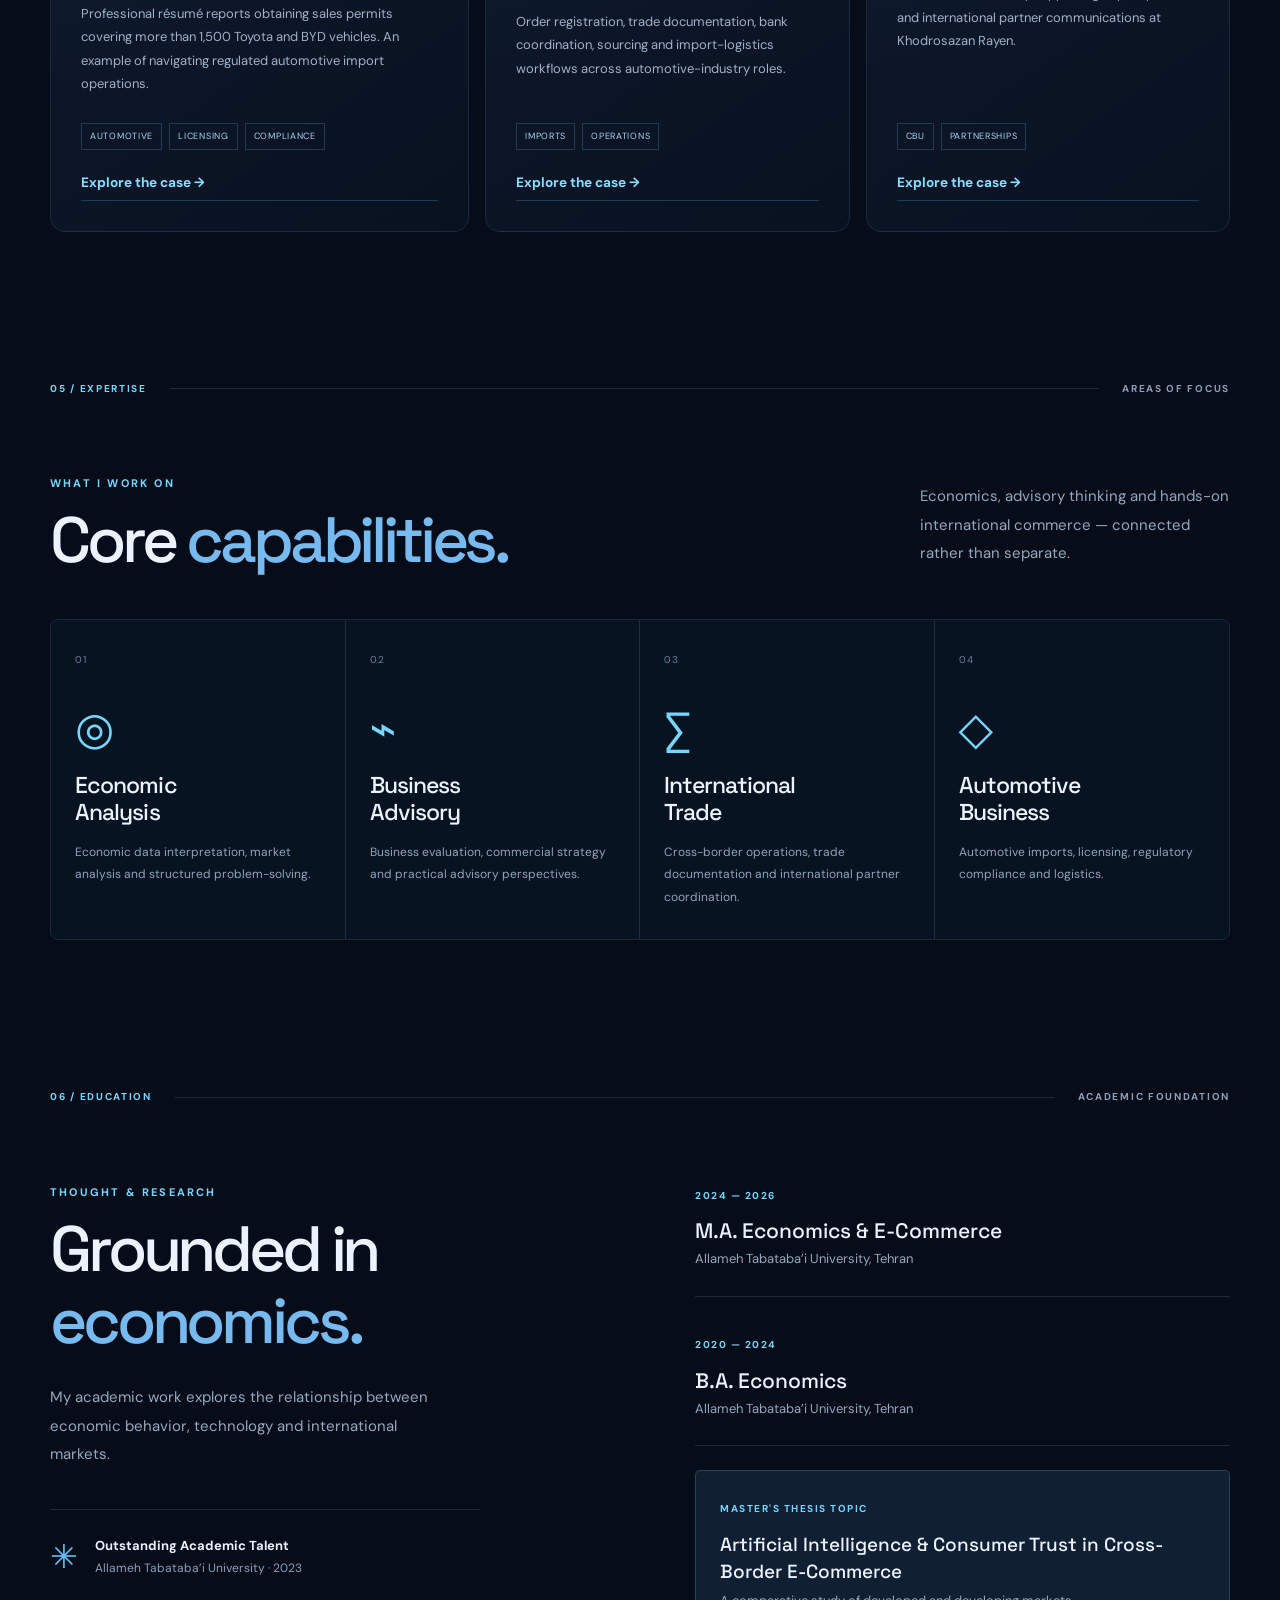
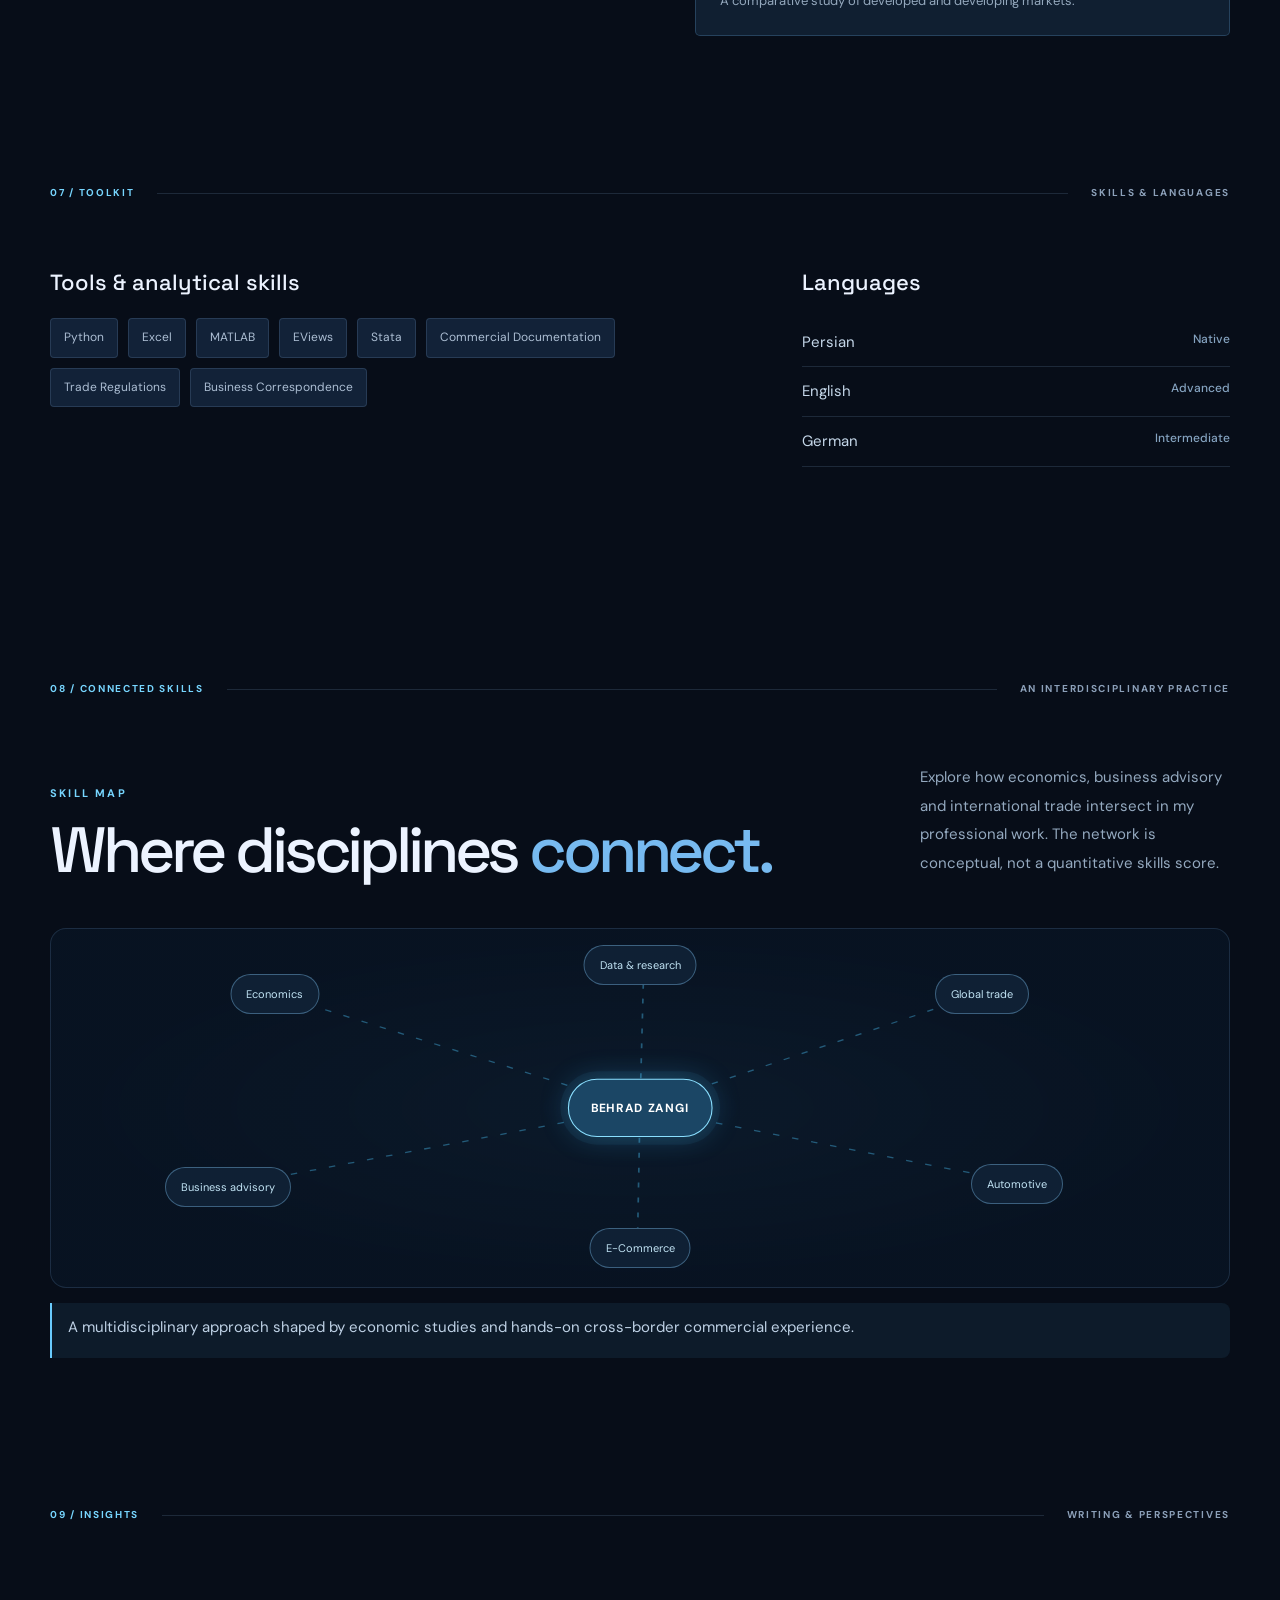
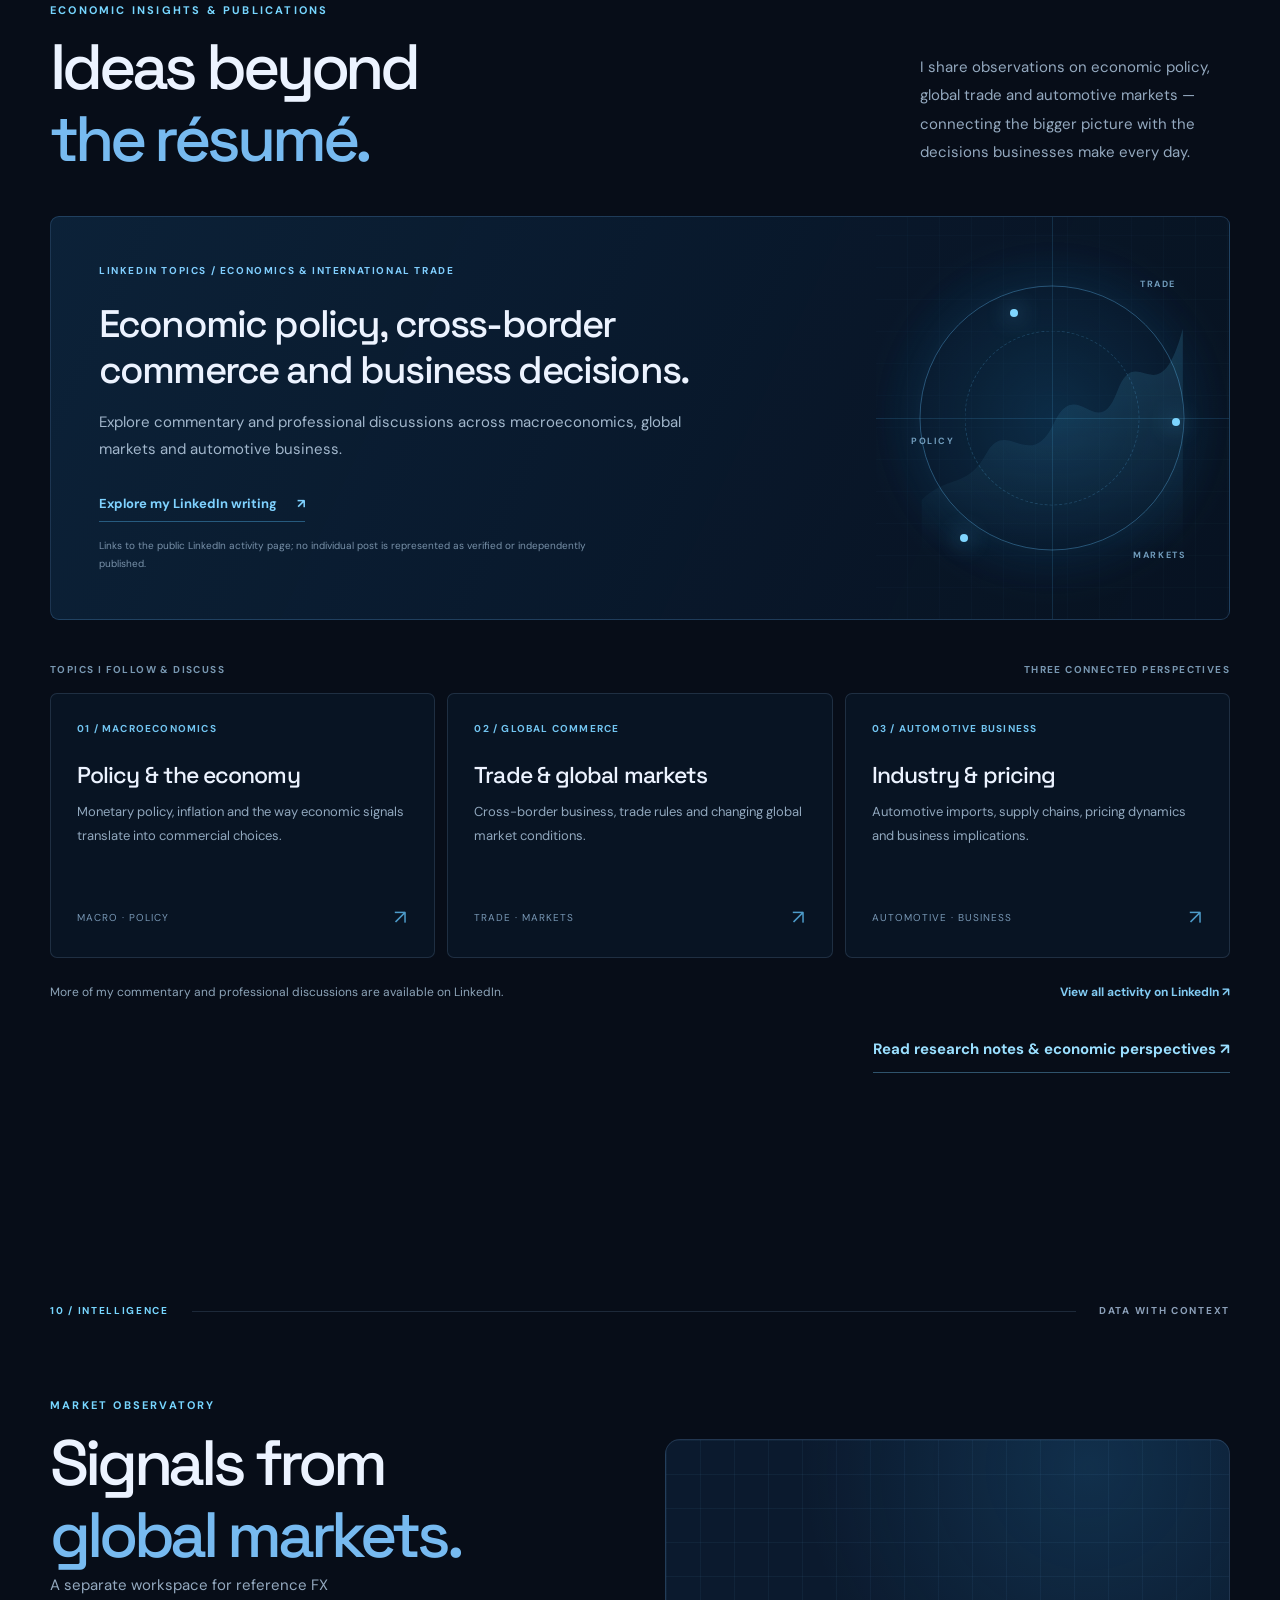
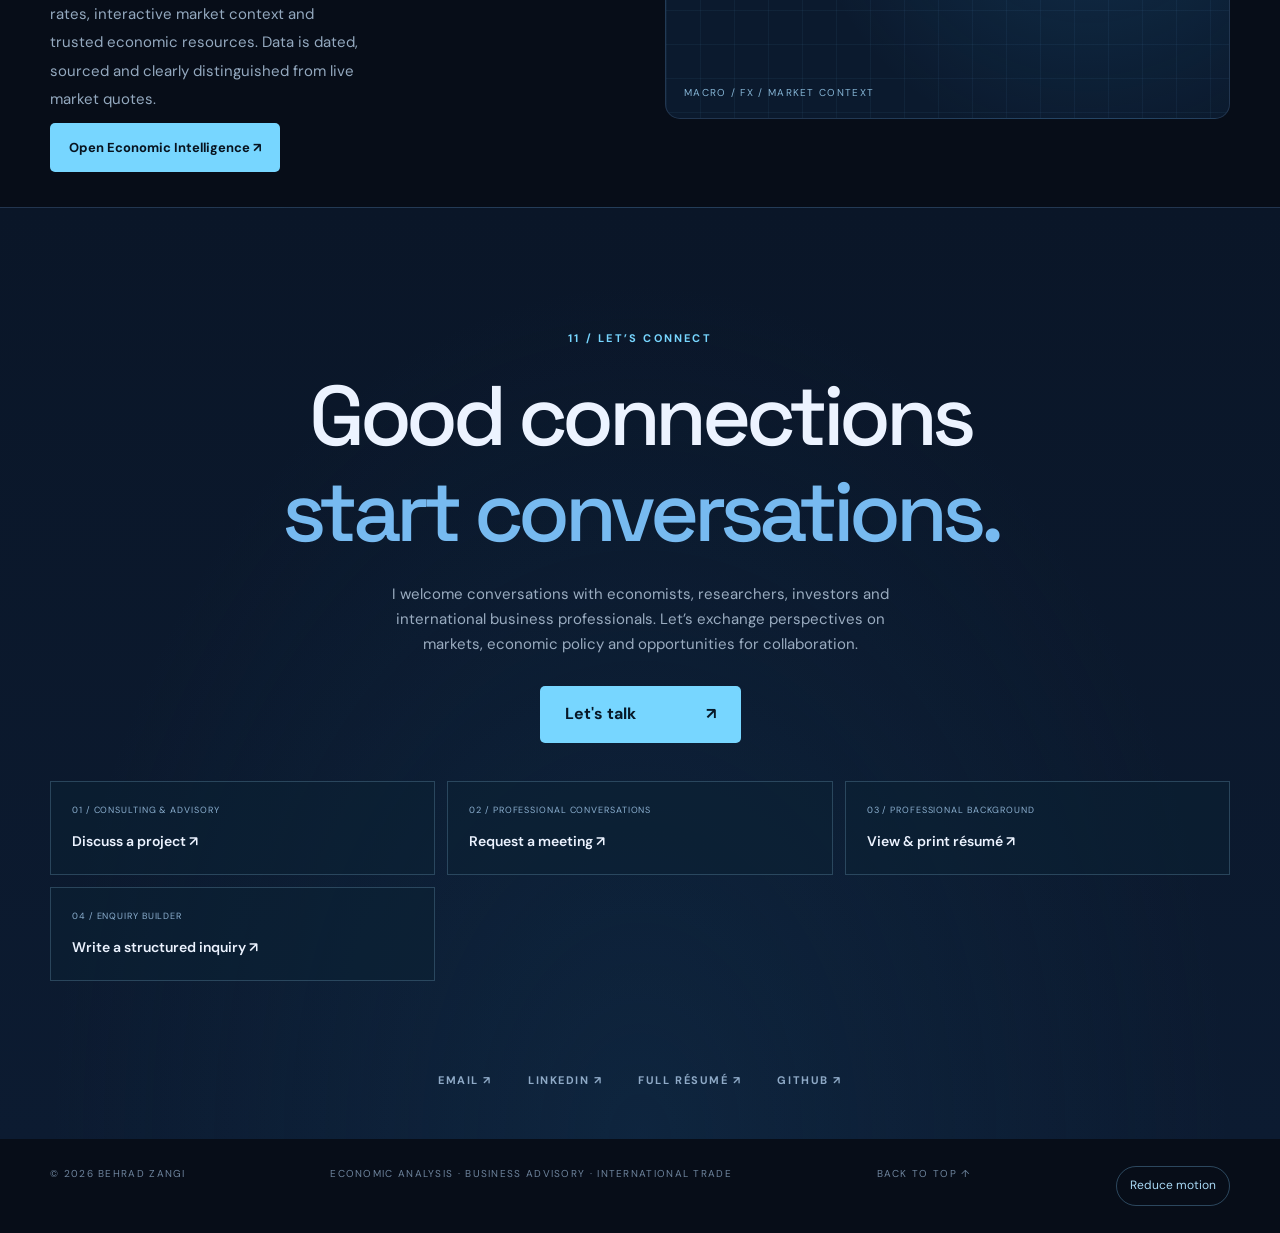
==== commit 3d6e5544: "Add files via upload" ====
--- a/index.html
+++ b/index.html
@@ -3,33 +3,40 @@
 <html lang="en">
 <head>
 <meta charset="utf-8"/><meta content="width=device-width,initial-scale=1" name="viewport"/><meta content="#080e1a" name="theme-color"/>
-<meta content="Behrad Zangi — economic analysis, international trade and business advisory. Explore professional experience and perspectives on trade policy, macroeconomics and automotive markets." name="description"/>
+<meta content="Behrad Zangi | Economic analysis, business advisory and international trade. Interactive professional résumé, case studies and market intelligence." name="description"/>
 <meta content="website" property="og:type"/><meta content="Behrad Zangi | Economic Analysis · Business Advisory · Trade" property="og:title"/><meta content="Economic analysis, business consulting and cross-border trade. Experience meets strategic thinking." property="og:description"/><meta content="https://behradzangi.github.io/social-preview.jpg" property="og:image"/><meta content="https://behradzangi.github.io/" property="og:url"/>
 <link href="https://behradzangi.github.io/" rel="canonical"/><link href="favicon.svg" rel="icon" type="image/svg+xml"/><link href="https://fonts.googleapis.com" rel="preconnect"/><link crossorigin="" href="https://fonts.gstatic.com" rel="preconnect"/><link href="https://fonts.googleapis.com/css2?family=DM+Sans:wght@400;500;600;700&amp;family=Space+Grotesk:wght@400;500;600;700&amp;display=swap" rel="stylesheet"/><link href="styles.css" rel="stylesheet"/>
 <title>Behrad Zangi — Economic Analysis, Business Advisory &amp; International Trade</title>
 <script type="application/ld+json">{"@context":"https://schema.org","@type":"Person","name":"Behrad Zangi","url":"https://behradzangi.github.io/","image":"https://behradzangi.github.io/portrait.webp","jobTitle":"Senior International Trade Specialist","knowsAbout":["Economic Analysis","Business Consulting","International Trade","Automotive Imports","E-Commerce"],"sameAs":["https://www.linkedin.com/in/behradzangi","https://github.com/behradzangi"]}</script>
-</head>
+<meta content="dark" name="color-scheme"/><meta content="Behrad Zangi Portfolio" name="application-name"/><link as="image" href="portrait.webp" rel="preload" type="image/webp"/><link href="v20.css" rel="stylesheet"/></head>
 <body>
 <a class="skip" href="#main">Skip to content</a><canvas aria-hidden="true" id="particles"></canvas><div aria-hidden="true" class="grain"></div>
-<div aria-hidden="true" class="scroll-progress"></div><header class="site-header"><a aria-label="Behrad Zangi home" class="wordmark" href="#top"><span class="mark">BZ<span class="mark-dot">.</span></span><span class="wordmark-sub">BEHRAD ZANGI</span></a><nav aria-label="Main navigation" class="nav" id="nav"><a data-nav="" href="#about">About</a><a data-nav="" href="#experience">Experience</a><a data-nav="" href="#advisory">Advisory</a><a data-nav="" href="#expertise">Expertise</a><a data-nav="" href="#insights">Insights</a><a data-nav="" href="#education">Education</a></nav><a class="header-cta" href="#contact">Let's connect <span aria-hidden="true">↗</span></a><button aria-controls="nav" aria-expanded="false" aria-label="Toggle navigation" class="menu-toggle" type="button"><span></span><span></span></button></header>
+<div aria-hidden="true" class="scroll-progress"></div><header class="site-header"><a aria-label="Behrad Zangi home" class="wordmark" href="#top"><span class="mark">BZ<span class="mark-dot">.</span></span><span class="wordmark-sub">BEHRAD ZANGI</span></a><nav aria-label="Main navigation" class="nav" id="nav"><a href="#about">About</a><a href="#experience">Experience</a><a href="#projects">Projects</a><a href="cases.html">Case studies</a><a href="#advisory">Advisory</a><a href="insights.html">Insights</a><a href="intelligence.html">Intelligence</a></nav><a class="header-cta" href="#contact">Let's connect <span aria-hidden="true">↗</span></a><button aria-controls="nav" aria-expanded="false" aria-label="Toggle navigation" class="menu-toggle" type="button"><span></span><span></span></button></header>
 <main id="main">
-<section aria-label="Introduction" class="hero wrap" id="top"><div class="hero-copy"><div class="status"><span class="status-light"></span> OPEN TO CONSULTING &amp; PROFESSIONAL COLLABORATIONS</div><p class="eyebrow">HELLO, I'M</p><h1>Behrad<br/><span>Zangi<span class="dot">.</span></span></h1><div class="type-line"><span class="type-prefix">I specialize in </span><span aria-live="off" id="typewriter">Economic Analysis</span><span aria-hidden="true" class="caret"></span></div><p class="hero-summary">Economics graduate and MSc student in Economics &amp; E-Commerce, combining <strong>economic analysis</strong> with professional experience in <strong>international trade and automotive imports</strong>.</p><div class="hero-actions"><a class="btn primary" href="#advisory">Explore my expertise ↗</a><a class="btn ghost" href="resume.html">View résumé <span>↗</span></a></div><div class="hero-social"><a href="https://www.linkedin.com/in/behradzangi" rel="noopener noreferrer" target="_blank">LINKEDIN ↗</a><span class="social-divider"></span><a href="mailto:behradzangi80@gmail.com">EMAIL ↗</a><span class="social-divider"></span><a href="https://github.com/behradzangi" rel="noopener noreferrer" target="_blank">GITHUB ↗</a></div></div>
-<div aria-label="Portrait of Behrad Zangi surrounded by animated areas of expertise" class="hero-art" data-tilt=""><div class="hero-halo"></div><div class="orbit orbit-1"></div><div class="orbit orbit-2"></div><div class="orbit orbit-3"></div><div class="orbit-pulse pulse-a"></div><div class="orbit-pulse pulse-b"></div><div class="portrait-shell"><img alt="Behrad Zangi smiling, wearing a black shirt against a blue evening background" fetchpriority="high" height="500" src="portrait.webp" width="500"/></div><div class="orbital-tag tag-top"><span class="tag-dot"></span> ECONOMIC ANALYSIS</div><div class="orbital-tag tag-right"><span class="tag-dot"></span> BUSINESS ADVISORY</div><div class="orbital-tag tag-bottom"><span class="tag-dot"></span> INTERNATIONAL TRADE</div><div class="orbital-tag tag-left"><span class="tag-dot"></span> AUTOMOTIVE IMPORTS</div><div class="art-corner top-left">01 / IDENTITY</div><div class="art-corner bottom-right">ANALYTICAL THINKING · REAL-WORLD EXECUTION</div><div aria-hidden="true" class="orbit-satellite satellite-1"></div><div aria-hidden="true" class="orbit-satellite satellite-2"></div><div aria-hidden="true" class="orbit-satellite satellite-3"></div><div aria-hidden="true" class="orbit-scan"></div><span aria-hidden="true" class="hero-spark spark-1"></span><span aria-hidden="true" class="hero-spark spark-2"></span><span aria-hidden="true" class="hero-spark spark-3"></span></div></section>
+<section aria-label="Introduction" class="hero wrap" id="top"><div class="hero-copy"><div class="status"><span class="status-light"></span> OPEN TO CONSULTING &amp; PROFESSIONAL COLLABORATIONS</div><p class="eyebrow">HELLO, I'M</p><h1>Behrad<br/><span>Zangi<span class="dot">.</span></span></h1><div class="type-line"><span class="type-prefix">I specialize in </span><span aria-live="off" id="typewriter">Economic Analysis</span><span aria-hidden="true" class="caret"></span></div><p class="hero-summary">Economics graduate and MSc student in Economics &amp; E-Commerce, combining <strong>economic analysis</strong> with professional experience in <strong>international trade and automotive imports</strong>.</p><div class="hero-actions"><a class="btn primary" href="#advisory">Explore my expertise ↗</a><a class="btn ghost" href="resume.html">View résumé <span>↗</span></a><a class="btn ghost secondary-cta" href="intelligence.html">Explore market intelligence ↗</a></div><div class="hero-social"><a href="https://www.linkedin.com/in/behradzangi" rel="noopener noreferrer" target="_blank">LINKEDIN ↗</a><span class="social-divider"></span><a href="mailto:behradzangi80@gmail.com">EMAIL ↗</a><span class="social-divider"></span><a href="https://github.com/behradzangi" rel="noopener noreferrer" target="_blank">GITHUB ↗</a></div></div>
+<div aria-label="Portrait of Behrad Zangi surrounded by animated areas of expertise" class="hero-art" data-tilt=""><div class="hero-halo"></div><div class="orbit orbit-1"></div><div class="orbit orbit-2"></div><div class="orbit orbit-3"></div><div class="orbit-pulse pulse-a"></div><div class="orbit-pulse pulse-b"></div><div class="portrait-shell"><img alt="Behrad Zangi smiling, wearing a black shirt against a blue evening background" fetchpriority="high" height="500" src="portrait.webp" width="500"/></div><a aria-label="ECONOMIC ANALYSIS — Markets · Policy · Pricing" class="orbital-tag tag-top" href="#advisory" title="Markets · Policy · Pricing"><span class="tag-dot"></span> ECONOMIC ANALYSIS</a><a aria-label="BUSINESS ADVISORY — Strategy · Opportunity assessment" class="orbital-tag tag-right" href="#advisory" title="Strategy · Opportunity assessment"><span class="tag-dot"></span> BUSINESS ADVISORY</a><a aria-label="INTERNATIONAL TRADE — Imports · Partner relations" class="orbital-tag tag-bottom" href="#experience" title="Imports · Partner relations"><span class="tag-dot"></span> INTERNATIONAL TRADE</a><a aria-label="AUTOMOTIVE IMPORTS — CBU · Permits · Logistics" class="orbital-tag tag-left" href="#projects" title="CBU · Permits · Logistics"><span class="tag-dot"></span> AUTOMOTIVE IMPORTS</a><div class="art-corner top-left">01 / IDENTITY</div><div class="art-corner bottom-right">ANALYTICAL THINKING · REAL-WORLD EXECUTION</div><div aria-hidden="true" class="orbit-satellite satellite-1"></div><div aria-hidden="true" class="orbit-satellite satellite-2"></div><div aria-hidden="true" class="orbit-satellite satellite-3"></div><div aria-hidden="true" class="orbit-scan"></div><span aria-hidden="true" class="hero-spark spark-1"></span><span aria-hidden="true" class="hero-spark spark-2"></span><span aria-hidden="true" class="hero-spark spark-3"></span></div></section>
 <div class="hero-bottom wrap"><span>SCROLL TO EXPLORE</span><span class="scroll-line"></span><span>TEHRAN, IRAN <i>●</i> CONNECTED GLOBALLY</span></div>
 <section class="section wrap" id="about"><div class="section-head"><span class="section-no">01 / ABOUT</span><span class="hairline"></span><span class="section-aside">THE PERSON BEHIND THE WORK</span></div><div class="about-layout"><div><p class="section-kicker">A BRIEF INTRODUCTION</p><h2>Analysis with perspective.<br/><em>Strategy with purpose.</em></h2></div><div class="about-text"><p>I am an Economics graduate and an MSc student in Economics and E-Commerce at Allameh Tabataba’i University. My work connects economic thinking with hands-on experience in international trade and automotive imports.</p><p>I currently work as a Senior International Trade Specialist at Pishgam Khodro, focusing on CBU vehicle imports, overseas supplier relations, import logistics, customs procedures, sales permits and regulatory compliance.</p><p>I am especially interested in how macroeconomic policy, trade regulations and global market developments influence real business decisions — from pricing and investment to international expansion.</p><a class="text-link" href="https://www.linkedin.com/in/behradzangi" rel="noopener noreferrer" target="_blank">Read my perspectives on LinkedIn ↗</a></div></div></section><section aria-label="Professional interests" class="interests-strip wrap" id="interests"><span class="interests-label">CURRENT INTERESTS</span><span class="interest-pill">Macroeconomics &amp; Monetary Policy</span><span class="interest-pill">Global Markets &amp; Trade</span><span class="interest-pill">Market Analysis &amp; Pricing</span><span class="interest-pill">Investment &amp; Automotive Business</span></section>
-<section class="section wrap advisory-section" id="advisory"><div class="section-head"><span class="section-no">02 / ADVISORY</span><span class="hairline"></span><span class="section-aside">ANALYSIS INTO ACTION</span></div><div class="section-title-row"><div><p class="section-kicker">HOW I CAN CONTRIBUTE</p><h2>Analytical thinking.<br/><em>Commercial insight.</em></h2></div><p class="section-intro">My interests span macroeconomics, monetary policy, global markets, business strategy, pricing and investment — with a practical focus on their impact on commercial decisions.</p></div><div class="advisory-rows"><article><span>01 / ECONOMIC ANALYSIS</span><div><h3>Markets &amp; economic insight</h3><p>Economic data interpretation, market context and analytical support for business decisions.</p></div><b aria-hidden="true">↗</b></article><article><span>02 / BUSINESS CONSULTING</span><div><h3>Strategy &amp; commercial advisory</h3><p>Opportunity assessment, business problem-solving and practical strategy grounded in industry realities.</p></div><b aria-hidden="true">↗</b></article><article><span>03 / CROSS-BORDER BUSINESS</span><div><h3>International trade execution</h3><p>Import processes, regulatory coordination, partner communication and automotive-sector trade operations.</p></div><b aria-hidden="true">↗</b></article></div><a class="advisory-link" href="mailto:behradzangi80@gmail.com?subject=Business%20collaboration%20inquiry">Discuss a collaboration <span aria-hidden="true">↗</span></a></section><section class="section wrap" id="experience"><div class="section-head"><span class="section-no">03 / EXPERIENCE</span><span class="hairline"></span><span class="section-aside">THE WORK THAT SHAPED ME</span></div><div class="section-title-row"><div><p class="section-kicker">CAREER JOURNEY</p><h2>Professional<br/><em>experience.</em></h2></div><p class="section-intro">A track record spanning international trade operations, automotive import processes and commercial consulting.</p></div><div class="experience-list"><article class="experience-row"><span class="date">SEP 2026 — PRESENT</span><div><span class="role-type">CURRENT ROLE</span><h3>Senior International Trade Specialist</h3><p class="company">Pishgam Khodro Kheiri</p><p class="job-detail">Import-readiness, commercial licensing, vehicle sales and after-sales approvals, order registration and coordination with overseas counterparts.</p></div><span aria-hidden="true" class="row-arrow">↗</span></article><article class="experience-row"><span class="date">MAY 2026 — SEP 2026</span><div><h3>International Trade Specialist</h3><p class="company">Pishtaz Khodro Jonoub</p><p class="job-detail">Vehicle import and sales licensing, order registration, customs guarantees, logistics and international correspondence.</p></div><span aria-hidden="true" class="row-arrow">↗</span></article><article class="experience-row"><span class="date">MAY 2024 — MAY 2026</span><div><h3>International Trade Specialist</h3><p class="company">Donya-ye Ghataat Partian Sanat Bam</p><p class="job-detail">Import documentation, letters of credit, supplier coordination, insurance processes, sourcing and commercial transactions.</p></div><span aria-hidden="true" class="row-arrow">↗</span></article><article class="experience-row"><span class="date">OCT 2025 — APR 2026</span><div><span class="role-type">PART-TIME CONSULTING</span><h3>International Trade Consultant</h3><p class="company">Khodrosazan Rayen</p><p class="job-detail">Advisory support for CBU vehicle imports, import permits and correspondence with Chinese business partners.</p></div><span aria-hidden="true" class="row-arrow">↗</span></article></div><div class="impact-band" data-tilt=""><div><span class="section-kicker">SELECTED CAREER HIGHLIGHT</span><strong aria-label="More than 1500 vehicles covered by sales permits" class="impact-number" data-count="1500">1,500<span>+</span></strong></div><div><h3>Vehicles covered by sales permits</h3><p>Obtained sales permits covering more than 1,500 Toyota and BYD vehicles in 2026, as documented in my professional résumé.</p></div><div aria-hidden="true" class="impact-icon">↗</div></div></section>
-<section class="section wrap" id="expertise"><div class="section-head"><span class="section-no">04 / EXPERTISE</span><span class="hairline"></span><span class="section-aside">AREAS OF FOCUS</span></div><div class="section-title-row"><div><p class="section-kicker">WHAT I WORK ON</p><h2>Core <em>capabilities.</em></h2></div><p class="section-intro">Economics, advisory thinking and hands-on international commerce — connected rather than separate.</p></div><div class="expertise-grid"><div class="expertise-item"><span class="expertise-index">01</span><div class="expertise-glyph">◎</div><h3>Economic<br/>Analysis</h3><p>Economic data interpretation, market analysis and structured problem-solving.</p></div><div class="expertise-item"><span class="expertise-index">02</span><div class="expertise-glyph">⌁</div><h3>Business<br/>Advisory</h3><p>Business evaluation, commercial strategy and practical advisory perspectives.</p></div><div class="expertise-item"><span class="expertise-index">03</span><div class="expertise-glyph">∑</div><h3>International<br/>Trade</h3><p>Cross-border operations, trade documentation and international partner coordination.</p></div><div class="expertise-item"><span class="expertise-index">04</span><div class="expertise-glyph">◇</div><h3>Automotive<br/>Business</h3><p>Automotive imports, licensing, regulatory compliance and logistics.</p></div></div></section>
-<section class="section wrap" id="education"><div class="section-head"><span class="section-no">05 / EDUCATION</span><span class="hairline"></span><span class="section-aside">ACADEMIC FOUNDATION</span></div><div class="education-layout"><div><p class="section-kicker">THOUGHT &amp; RESEARCH</p><h2>Grounded in<br/><em>economics.</em></h2><p class="education-desc">My academic work explores the relationship between economic behavior, technology and international markets.</p><div class="honor"><span class="honor-star">✳</span><div><strong>Outstanding Academic Talent</strong><small>Allameh Tabataba’i University · 2023</small></div></div></div><div class="education-items"><div class="education-item"><span>2024 — 2026</span><h3>M.A. Economics &amp; E-Commerce</h3><p>Allameh Tabataba’i University, Tehran</p></div><div class="education-item"><span>2020 — 2024</span><h3>B.A. Economics</h3><p>Allameh Tabataba’i University, Tehran</p></div><div class="thesis"><span>MASTER'S THESIS TOPIC</span><h3>Artificial Intelligence &amp; Consumer Trust in Cross-Border E-Commerce</h3><p>A comparative study of developed and developing markets.</p></div></div></div></section>
-<section class="section wrap compact" id="skills"><div class="section-head"><span class="section-no">06 / TOOLKIT</span><span class="hairline"></span><span class="section-aside">SKILLS &amp; LANGUAGES</span></div><div class="skills-columns"><div><h3>Tools &amp; analytical skills</h3><div class="chips"><span>Python</span><span>Excel</span><span>MATLAB</span><span>EViews</span><span>Stata</span><span>Commercial Documentation</span><span>Trade Regulations</span><span>Business Correspondence</span></div></div><div><h3>Languages</h3><div class="language-row"><span>Persian</span><strong>Native</strong></div><div class="language-row"><span>English</span><strong>Advanced</strong></div><div class="language-row"><span>German</span><strong>Intermediate</strong></div></div></div></section>
+<section class="section wrap advisory-section" id="advisory"><div class="section-head"><span class="section-no">02 / ADVISORY</span><span class="hairline"></span><span class="section-aside">ANALYSIS INTO ACTION</span></div><div class="section-title-row"><div><p class="section-kicker">HOW I CAN CONTRIBUTE</p><h2>Analytical thinking.<br/><em>Commercial insight.</em></h2></div><p class="section-intro">My interests span macroeconomics, monetary policy, global markets, business strategy, pricing and investment — with a practical focus on their impact on commercial decisions.</p></div><div class="advisory-rows"><article><span>01 / ECONOMIC ANALYSIS</span><div><h3>Markets &amp; economic insight</h3><p>Economic data interpretation, market context and analytical support for business decisions.</p></div><b aria-hidden="true">↗</b></article><article><span>02 / BUSINESS CONSULTING</span><div><h3>Strategy &amp; commercial advisory</h3><p>Opportunity assessment, business problem-solving and practical strategy grounded in industry realities.</p></div><b aria-hidden="true">↗</b></article><article><span>03 / CROSS-BORDER BUSINESS</span><div><h3>International trade execution</h3><p>Import processes, regulatory coordination, partner communication and automotive-sector trade operations.</p></div><b aria-hidden="true">↗</b></article></div><a class="advisory-link" href="mailto:behradzangi80@gmail.com?subject=Business%20collaboration%20inquiry">Discuss a collaboration <span aria-hidden="true">↗</span></a></section><section class="section wrap" id="experience"><div class="section-head"><span class="section-no">03 / EXPERIENCE</span><span class="hairline"></span><span class="section-aside">THE WORK THAT SHAPED ME</span></div><div class="section-title-row"><div><p class="section-kicker">CAREER JOURNEY</p><h2>Professional<br/><em>experience.</em></h2></div><p class="section-intro">A track record spanning international trade operations, automotive import processes and commercial consulting.</p></div><div class="experience-list"><article class="experience-row"><span class="date">SEP 2026 — PRESENT</span><div><span class="role-type">CURRENT ROLE</span><h3>Senior International Trade Specialist</h3><p class="company">Pishgam Khodro Kheiri</p><p class="job-detail">Import-readiness, commercial licensing, vehicle sales and after-sales approvals, order registration and coordination with overseas counterparts.</p><details class="career-more"><summary>Scope of work <span aria-hidden="true">+</span></summary><ul><li>Commercial licensing and import readiness</li><li>CBU vehicle imports and supplier correspondence</li><li>Regulatory approvals and after-sales coordination</li></ul></details></div><span aria-hidden="true" class="row-arrow">↗</span></article><article class="experience-row"><span class="date">MAY 2026 — SEP 2026</span><div><h3>International Trade Specialist</h3><p class="company">Pishtaz Khodro Jonoub</p><p class="job-detail">Vehicle import and sales licensing, order registration, customs guarantees, logistics and international correspondence.</p><details class="career-more"><summary>Scope of work <span aria-hidden="true">+</span></summary><ul><li>Goods registration and permit follow-up</li><li>Bank guarantees, logistics and customs documentation</li><li>Communications with overseas partners</li></ul></details></div><span aria-hidden="true" class="row-arrow">↗</span></article><article class="experience-row"><span class="date">MAY 2024 — MAY 2026</span><div><h3>International Trade Specialist</h3><p class="company">Donya-ye Ghataat Partian Sanat Bam</p><p class="job-detail">Import documentation, letters of credit, supplier coordination, insurance processes, sourcing and commercial transactions.</p><details class="career-more"><summary>Scope of work <span aria-hidden="true">+</span></summary><ul><li>Import registration, letters of credit and documentation</li><li>Supplier coordination and sourcing</li><li>Insurance and foreign-trade procedures</li></ul></details></div><span aria-hidden="true" class="row-arrow">↗</span></article><article class="experience-row"><span class="date">OCT 2025 — APR 2026</span><div><span class="role-type">PART-TIME CONSULTING</span><h3>International Trade Consultant</h3><p class="company">Khodrosazan Rayen</p><p class="job-detail">Advisory support for CBU vehicle imports, import permits and correspondence with Chinese business partners.</p><details class="career-more"><summary>Scope of work <span aria-hidden="true">+</span></summary><ul><li>Part-time consulting on CBU imports</li><li>Permit process support</li><li>Business correspondence with Chinese counterparts</li></ul></details></div><span aria-hidden="true" class="row-arrow">↗</span></article></div><div class="impact-band" data-tilt=""><div><span class="section-kicker">SELECTED CAREER HIGHLIGHT</span><strong aria-label="More than 1500 vehicles covered by sales permits" class="impact-number" data-count="1500">1,500<span>+</span></strong></div><div><h3>Vehicles covered by sales permits</h3><p>Obtained sales permits covering more than 1,500 Toyota and BYD vehicles in 2026, as documented in my professional résumé.</p></div><div aria-hidden="true" class="impact-icon">↗</div></div><div class="section-bottom-link"><a href="resume.html">Explore the complete résumé <span>↗</span></a></div></section>
+<section aria-labelledby="projects-title" class="section wrap projects-section" id="projects">
+<div class="section-head"><span class="section-no">04 / SELECTED WORK</span><span class="hairline"></span><span class="section-aside">SELECTED PROFESSIONAL CASES</span></div>
+<div class="section-title-row"><div><p class="section-kicker">REAL-WORLD WORK</p><h2 id="projects-title">Behind the <em>outcomes.</em></h2></div><p class="section-intro">Explore documented professional experiences, process insights and practical outcomes. Confidential operational details are not disclosed.</p></div>
+<div class="case-grid">
+<article class="case-card case-feature"><div class="case-top"><span>01 / VERIFIED ACHIEVEMENT</span><span>2026 ↗</span></div><span class="case-big">1,500<span>+</span></span><h3>Vehicle sales permits</h3><p>Professional résumé reports obtaining sales permits covering more than 1,500 Toyota and BYD vehicles. An example of navigating regulated automotive import operations.</p><div class="case-tags"><span>AUTOMOTIVE</span><span>LICENSING</span><span>COMPLIANCE</span></div><a class="case-learn" href="cases.html#case-1">Explore the case →</a></article>
+<article class="case-card"><div class="case-top"><span>02 / OPERATIONAL EXPERIENCE</span><span>TRADE ↗</span></div><div class="case-symbol">↗</div><h3>Cross-border trade execution</h3><p>Order registration, trade documentation, bank coordination, sourcing and import-logistics workflows across automotive-industry roles.</p><div class="case-tags"><span>IMPORTS</span><span>OPERATIONS</span></div><a class="case-learn" href="cases.html#case-2">Explore the case →</a></article>
+<article class="case-card"><div class="case-top"><span>03 / CONSULTING EXPERIENCE</span><span>ADVISORY ↗</span></div><div class="case-symbol">◎</div><h3>CBU import advisory</h3><p>Part-time consultancy supporting import permits and international partner communications at Khodrosazan Rayen.</p><div class="case-tags"><span>CBU</span><span>PARTNERSHIPS</span></div><a class="case-learn" href="cases.html#case-3">Explore the case →</a></article>
+</div></section><section class="section wrap" id="expertise"><div class="section-head"><span class="section-no">05 / EXPERTISE</span><span class="hairline"></span><span class="section-aside">AREAS OF FOCUS</span></div><div class="section-title-row"><div><p class="section-kicker">WHAT I WORK ON</p><h2>Core <em>capabilities.</em></h2></div><p class="section-intro">Economics, advisory thinking and hands-on international commerce — connected rather than separate.</p></div><div class="expertise-grid"><div class="expertise-item"><span class="expertise-index">01</span><div class="expertise-glyph">◎</div><h3>Economic<br/>Analysis</h3><p>Economic data interpretation, market analysis and structured problem-solving.</p></div><div class="expertise-item"><span class="expertise-index">02</span><div class="expertise-glyph">⌁</div><h3>Business<br/>Advisory</h3><p>Business evaluation, commercial strategy and practical advisory perspectives.</p></div><div class="expertise-item"><span class="expertise-index">03</span><div class="expertise-glyph">∑</div><h3>International<br/>Trade</h3><p>Cross-border operations, trade documentation and international partner coordination.</p></div><div class="expertise-item"><span class="expertise-index">04</span><div class="expertise-glyph">◇</div><h3>Automotive<br/>Business</h3><p>Automotive imports, licensing, regulatory compliance and logistics.</p></div></div></section>
+<section class="section wrap" id="education"><div class="section-head"><span class="section-no">06 / EDUCATION</span><span class="hairline"></span><span class="section-aside">ACADEMIC FOUNDATION</span></div><div class="education-layout"><div><p class="section-kicker">THOUGHT &amp; RESEARCH</p><h2>Grounded in<br/><em>economics.</em></h2><p class="education-desc">My academic work explores the relationship between economic behavior, technology and international markets.</p><div class="honor"><span class="honor-star">✳</span><div><strong>Outstanding Academic Talent</strong><small>Allameh Tabataba’i University · 2023</small></div></div></div><div class="education-items"><div class="education-item"><span>2024 — 2026</span><h3>M.A. Economics &amp; E-Commerce</h3><p>Allameh Tabataba’i University, Tehran</p></div><div class="education-item"><span>2020 — 2024</span><h3>B.A. Economics</h3><p>Allameh Tabataba’i University, Tehran</p></div><div class="thesis"><span>MASTER'S THESIS TOPIC</span><h3>Artificial Intelligence &amp; Consumer Trust in Cross-Border E-Commerce</h3><p>A comparative study of developed and developing markets.</p></div></div></div></section>
+<section class="section wrap compact" id="skills"><div class="section-head"><span class="section-no">07 / TOOLKIT</span><span class="hairline"></span><span class="section-aside">SKILLS &amp; LANGUAGES</span></div><div class="skills-columns"><div><h3>Tools &amp; analytical skills</h3><div class="chips"><span>Python</span><span>Excel</span><span>MATLAB</span><span>EViews</span><span>Stata</span><span>Commercial Documentation</span><span>Trade Regulations</span><span>Business Correspondence</span></div></div><div><h3>Languages</h3><div class="language-row"><span>Persian</span><strong>Native</strong></div><div class="language-row"><span>English</span><strong>Advanced</strong></div><div class="language-row"><span>German</span><strong>Intermediate</strong></div></div></div></section><section aria-labelledby="network-title" class="section wrap network-section" id="network"><div class="section-head"><span class="section-no">08 / CONNECTED SKILLS</span><span class="hairline"></span><span class="section-aside">AN INTERDISCIPLINARY PRACTICE</span></div><div class="section-title-row"><div><p class="section-kicker">SKILL MAP</p><h2 id="network-title">Where disciplines <em>connect.</em></h2></div><p class="section-intro">Explore how economics, business advisory and international trade intersect in my professional work. The network is conceptual, not a quantitative skills score.</p></div><div aria-label="Interactive skill relationships" class="skill-network" id="skill-network"><svg aria-hidden="true" class="network-lines" preserveaspectratio="none" viewbox="0 0 900 360"><path d="M450 180L170 65 M450 180L710 65 M450 180L130 260 M450 180L740 255 M450 180L453 32 M450 180L448 320"></path></svg><button class="network-node center active" data-skill="core" style="--x:50%;--y:50%">BEHRAD ZANGI</button><button class="network-node" data-skill="economics" style="--x:19%;--y:18%">Economics</button><button class="network-node" data-skill="trade" style="--x:79%;--y:18%">Global trade</button><button class="network-node" data-skill="advisory" style="--x:15%;--y:72%">Business advisory</button><button class="network-node" data-skill="automotive" style="--x:82%;--y:71%">Automotive</button><button class="network-node" data-skill="data" style="--x:50%;--y:10%">Data &amp; research</button><button class="network-node" data-skill="ecommerce" style="--x:50%;--y:89%">E-Commerce</button></div><div aria-live="polite" class="network-description" id="skill-description">A multidisciplinary approach shaped by economic studies and hands-on cross-border commercial experience.</div></section>
 <section aria-labelledby="insights-heading" class="section wrap insights-section" id="insights">
-<div class="section-head"><span class="section-no">07 / INSIGHTS</span><span class="hairline"></span><span class="section-aside">WRITING &amp; PERSPECTIVES</span></div>
+<div class="section-head"><span class="section-no">09 / INSIGHTS</span><span class="hairline"></span><span class="section-aside">WRITING &amp; PERSPECTIVES</span></div>
 <div class="section-title-row insights-title-row"><div><p class="section-kicker">ECONOMIC INSIGHTS &amp; PUBLICATIONS</p><h2 id="insights-heading">Ideas beyond<br/><em>the résumé.</em></h2></div><p class="section-intro">I share observations on economic policy, global trade and automotive markets — connecting the bigger picture with the decisions businesses make every day.</p></div>
 <div class="insights-feature" data-tilt="">
-<div class="feature-content"><div class="insight-meta"><span aria-hidden="true" class="meta-signal"></span> FEATURED LINKEDIN PERSPECTIVE <span class="meta-divider">/</span> TRADE POLICY</div>
-<h3>When tariffs change where cars are built — not just what they cost.</h3>
-<p>A perspective I shared on how automotive tariffs affect consumers, reshape supply chains and influence where manufacturers choose to produce.</p>
+<div class="feature-content"><div class="insight-meta">LINKEDIN TOPICS / ECONOMICS &amp; INTERNATIONAL TRADE</div>
+<h3>Economic policy, cross-border commerce and business decisions.</h3>
+<p>Explore commentary and professional discussions across macroeconomics, global markets and automotive business.</p>
 <a aria-label="Explore Behrad Zangi's LinkedIn activity" class="insight-action" href="https://www.linkedin.com/in/behradzangi/recent-activity/all/" rel="noopener noreferrer" target="_blank">Explore my LinkedIn writing <span aria-hidden="true">↗</span></a>
-<p class="source-note">This is a summary of a publicly visible LinkedIn post, not a separately published article. The link opens my activity feed.</p>
+<p class="source-note">Links to the public LinkedIn activity page; no individual post is represented as verified or independently published.</p>
 </div>
 <div aria-hidden="true" class="feature-visual"><div class="data-ring outer"></div><div class="data-ring inner"></div><span class="data-axis horizontal"></span><span class="data-axis vertical"></span><span class="data-point pt1"></span><span class="data-point pt2"></span><span class="data-point pt3"></span><span class="data-label label-a">TRADE</span><span class="data-label label-b">MARKETS</span><span class="data-label label-c">POLICY</span><svg aria-hidden="true" class="signal-chart" preserveaspectratio="none" viewbox="0 0 360 240"><defs><lineargradient id="signal-fill" x1="0" x2="0" y1="0" y2="1"><stop offset="0" stop-color="#62cfff" stop-opacity=".20"></stop><stop offset="1" stop-color="#62cfff" stop-opacity="0"></stop></lineargradient></defs><path class="signal-area" d="M5 192 C42 169 65 183 92 151 S150 169 182 125 S240 144 267 97 S322 122 355 42 L355 240 L5 240 Z" fill="url(#signal-fill)"></path><path class="signal-path" d="M5 192 C42 169 65 183 92 151 S150 169 182 125 S240 144 267 97 S322 122 355 42" fill="none" stroke="#6cd0ff" stroke-linecap="round" stroke-width="2.5"></path></svg></div>
 </div>
@@ -40,7 +47,7 @@
 <article class="insight-topic"><span class="insight-index">03 / AUTOMOTIVE BUSINESS</span><h3>Industry &amp; pricing</h3><p>Automotive imports, supply chains, pricing dynamics and business implications.</p><div class="topic-footer"><span>AUTOMOTIVE · BUSINESS</span><span aria-hidden="true">↗</span></div></article>
 </div>
 <div class="insights-bottom"><p>More of my commentary and professional discussions are available on LinkedIn.</p><a href="https://www.linkedin.com/in/behradzangi/recent-activity/all/" rel="noopener noreferrer" target="_blank">View all activity on LinkedIn <span aria-hidden="true">↗</span></a></div>
-</section>
-<section class="contact-section" id="contact"><div class="wrap contact-inner"><div aria-hidden="true" class="contact-glow"></div><p class="section-kicker">08 / LET’S CONNECT</p><h2>Good connections<br/><em>start conversations.</em></h2><p>I welcome conversations with economists, researchers, investors and international business professionals. Let’s exchange perspectives on markets, economic policy and opportunities for collaboration.</p><a class="big-email" href="mailto:behradzangi80@gmail.com">Let's talk <span>↗</span></a><div class="contact-footer"><a href="mailto:behradzangi80@gmail.com">EMAIL ↗</a><a href="https://www.linkedin.com/in/behradzangi" rel="noopener noreferrer" target="_blank">LINKEDIN ↗</a><a href="resume.html">FULL RÉSUMÉ ↗</a><a href="https://github.com/behradzangi" rel="noopener noreferrer" target="_blank">GITHUB ↗</a></div></div></section>
-</main><footer class="footer wrap"><span>© <span id="year">2026</span> BEHRAD ZANGI</span><span>ECONOMIC ANALYSIS · BUSINESS ADVISORY · INTERNATIONAL TRADE</span><a href="#top">BACK TO TOP ↑</a></footer><script defer="" src="script.js"></script>
-</body></html>
+<div class="section-bottom-link"><a href="insights.html">Read research notes &amp; economic perspectives <span>↗</span></a></div></section>
+<section class="section wrap market-preview" id="market"><div class="section-head"><span class="section-no">10 / INTELLIGENCE</span><span class="hairline"></span><span class="section-aside">DATA WITH CONTEXT</span></div><div class="market-preview-grid"><div><p class="section-kicker">MARKET OBSERVATORY</p><h2>Signals from<br/><em>global markets.</em></h2><p class="section-intro">A separate workspace for reference FX rates, interactive market context and trusted economic resources. Data is dated, sourced and clearly distinguished from live market quotes.</p><a class="btn primary" href="intelligence.html">Open Economic Intelligence ↗</a></div><div aria-hidden="true" class="market-preview-art"><div class="market-grid"></div><svg preserveaspectratio="none" viewbox="0 0 500 260"><path d="M10 214L78 177L137 188L191 125L254 142L311 77L374 96L432 37L490 54"></path></svg><span>MACRO / FX / MARKET CONTEXT</span></div></div></section><section class="contact-section" id="contact"><div class="wrap contact-inner"><div aria-hidden="true" class="contact-glow"></div><p class="section-kicker">11 / LET’S CONNECT</p><h2>Good connections<br/><em>start conversations.</em></h2><p>I welcome conversations with economists, researchers, investors and international business professionals. Let’s exchange perspectives on markets, economic policy and opportunities for collaboration.</p><a class="big-email" href="mailto:behradzangi80@gmail.com">Let's talk <span>↗</span></a><div class="contact-options"><a href="mailto:behradzangi80@gmail.com?subject=Business%20advisory%20inquiry"><span>01 / CONSULTING &amp; ADVISORY</span><strong>Discuss a project ↗</strong></a><a href="mailto:behradzangi80@gmail.com?subject=Professional%20meeting%20request"><span>02 / PROFESSIONAL CONVERSATIONS</span><strong>Request a meeting ↗</strong></a><a href="resume.html"><span>03 / PROFESSIONAL BACKGROUND</span><strong>View &amp; print résumé ↗</strong></a><a href="contact.html"><span>04 / ENQUIRY BUILDER</span><strong>Write a structured inquiry ↗</strong></a></div><div class="contact-footer"><a href="mailto:behradzangi80@gmail.com">EMAIL ↗</a><a href="https://www.linkedin.com/in/behradzangi" rel="noopener noreferrer" target="_blank">LINKEDIN ↗</a><a href="resume.html">FULL RÉSUMÉ ↗</a><a href="https://github.com/behradzangi" rel="noopener noreferrer" target="_blank">GITHUB ↗</a></div></div></section>
+</main><footer class="footer wrap"><span>© <span id="year">2026</span> BEHRAD ZANGI</span><span>ECONOMIC ANALYSIS · BUSINESS ADVISORY · INTERNATIONAL TRADE</span><a href="#top">BACK TO TOP ↑</a><button aria-pressed="false" class="motion-control" id="motion-control" type="button">Reduce motion</button></footer><script defer="" src="script.js"></script>
+<aside aria-label="Portfolio guide" class="guide" id="portfolio-guide"><button aria-controls="guide-dialog" aria-expanded="false" class="guide-launch" id="guide-launch">✦ <span>Ask about my work</span></button><section aria-label="Interactive portfolio guide" class="guide-dialog" hidden="" id="guide-dialog"><div class="guide-head"><div><strong>Portfolio Guide</strong><small>Explore verified professional information</small></div><button aria-label="Close portfolio guide" id="guide-close">×</button></div><div aria-live="polite" class="guide-log" id="guide-log" role="log"><p class="guide-bubble">Hi! I can guide you through Behrad’s experience, economic interests, qualifications and contact options. Choose a topic below.</p></div><div class="guide-prompts"><button data-question="experience">Experience</button><button data-question="advisory">Advisory</button><button data-question="education">Education</button><button data-question="contact">Contact</button></div><form id="guide-form"><label class="sr-only" for="guide-question">Ask a question about this portfolio</label><input autocomplete="off" id="guide-question" maxlength="180" placeholder="Ask about experience or skills…"/><button aria-label="Send question" type="submit">↗</button></form><small class="guide-note">Local, pre-written portfolio guide — not a generative AI service. No messages are sent to a server.</small></section></aside><script defer="True" src="enhancements.js"></script><script defer="True" src="v20.js"></script></body></html>
--- a/styles.css
+++ b/styles.css
@@ -48,3 +48,23 @@
 .hero-art:before{content:"";position:absolute;inset:8% 0;border-radius:50%;background:radial-gradient(ellipse at 50% 50%,rgba(11,68,115,.20),transparent 70%);pointer-events:none;z-index:-1;animation:data-ambient 12s ease-in-out infinite alternate}
 @keyframes data-ambient{from{opacity:.4;transform:scale(.91)}to{opacity:.85;transform:scale(1.07)}}
 @media(prefers-reduced-motion:reduce){.hero-art:before{animation:none}#particles{display:none}}
+
+/* V19 / Studio-grade interaction & editorial detail */
+:root{--accent:#77d6ff;--accent2:#8faeff;--electric:#95e1ff;--panel:#101c30}
+body{background:radial-gradient(ellipse 70% 35% at 72% 4%,rgba(17,67,125,.13),transparent 70%),#070d18}
+.site-header{position:sticky;top:0;z-index:80;transition:height .3s,background .3s}
+.site-header.is-scrolled{height:70px;background:rgba(6,13,25,.94)}
+.hero{min-height: min(830px,calc(100svh - 90px))}
+.hero-art .orbital-tag{cursor:pointer;transition:background .25s,box-shadow .25s,border-color .25s,scale .25s}
+.hero-art .orbital-tag:hover,.hero-art .orbital-tag:focus-visible{background:#183654;border-color:#88dbff;box-shadow:0 0 26px #47acff55;scale:1.09;z-index:20}
+.secondary-cta{display:none} .hero-copy::after{content:'ECONOMICS × STRATEGY × COMMERCE';display:block;color:#6c809d;font-size:10px;letter-spacing:.19em;margin-top:32px}
+.section-bottom-link{display:flex;justify-content:flex-end;padding:34px 0 0}.section-bottom-link a{color:#9adfff;border-bottom:1px solid #6dbdeb66;padding-bottom:10px;font-weight:700;transition:letter-spacing .25s}.section-bottom-link a:hover{letter-spacing:.025em}
+.career-more{margin-top:13px;max-width:610px}.career-more summary{cursor:pointer;color:#90d8ff;font-size:12px;font-weight:700;list-style:none}.career-more summary::-webkit-details-marker{display:none}.career-more summary span{display:inline-block;margin-left:10px;transition:transform .25s}.career-more[open] summary span{transform:rotate(45deg)}.career-more ul{color:#9db1c8;line-height:1.8;padding-left:21px;margin:12px 0 0}.experience-row{transition:background .25s,padding .25s}.experience-row:hover{background:#1120396b;padding-left:12px}
+.case-grid{display:grid;grid-template-columns:1.15fr 1fr 1fr;gap:16px}.case-card{border:1px solid #6384b133;border-radius:15px;background:linear-gradient(145deg,#13223a99,#0a1424bb);padding:30px;min-height:360px;display:flex;flex-direction:column;transition:transform .35s,border-color .35s,box-shadow .35s;position:relative;overflow:hidden}.case-card:before{content:'';position:absolute;inset:-100% auto auto -100%;width:200%;height:200%;background:radial-gradient(circle,#63b9ff0d,transparent 55%);pointer-events:none}.case-card:hover{transform:translateY(-9px);border-color:#6ec9ff90;box-shadow:0 16px 55px #0005}.case-top{display:flex;justify-content:space-between;gap:10px;color:#82a1bc;font-size:10px;letter-spacing:.11em}.case-big{font:700 clamp(68px,7vw,104px)/1 var(--display);letter-spacing:-.085em;margin:45px 0 20px;color:#b3eaff}.case-big span{font-size:.6em;color:#72ceff}.case-symbol{font-size:92px;color:#82d0ff;margin:33px 0 10px;line-height:1}.case-card h3{font-size:23px;line-height:1.2;margin:12px 0}.case-card p{color:#a0b2c9;margin:0 0 28px;font-size:13px;line-height:1.8}.case-tags{display:flex;flex-wrap:wrap;gap:7px;margin-top:auto}.case-tags span{border:1px solid #7dc7ff36;padding:5px 8px;font-size:9px;letter-spacing:.08em;color:#a9d7f5}
+.network-section{overflow:hidden}.skill-network{position:relative;height:360px;margin:15px 0 0;border:1px solid #6591bb35;border-radius:16px;background:radial-gradient(ellipse at center,#183d5c45 0%,#091728a1 65%);overflow:hidden}.network-lines{position:absolute;inset:0;width:100%;height:100%}.network-lines path{fill:none;stroke:#3d9ac5;stroke-width:1.3;stroke-dasharray:5 10;opacity:.52;animation:dash-flow 16s linear infinite}@keyframes dash-flow{to{stroke-dashoffset:-260}}.network-node{position:absolute;left:var(--x);top:var(--y);translate:-50% -50%;background:#0f2034;border:1px solid #79bae66b;color:#c1e3f4;border-radius:999px;padding:10px 15px;font-size:11px;white-space:nowrap;cursor:pointer;transition:scale .3s,background .3s,box-shadow .3s,border-color .3s}.network-node:hover,.network-node.active{scale:1.08;background:#164163;border-color:#8adfff;box-shadow:0 0 0 7px #52c6ff10,0 0 27px #3bb7ff46}.network-node.center{background:#1b4665;color:white;padding:17px 20px;font-weight:700;letter-spacing:.08em}.network-description{margin:15px 0 0;min-height:55px;border-left:2px solid #69cafc;padding:12px 16px;color:#bed1e5;background:#0d1b2a;border-radius:0 8px 8px 0}
+.market-preview-grid{display:grid;grid-template-columns:1fr 1fr;gap:50px;align-items:center}.market-preview-art{height:280px;border:1px solid #719cca38;border-radius:15px;position:relative;overflow:hidden;background:radial-gradient(circle at 75% 10%,#267fba36,transparent 58%),#0b1a2e}.market-grid{position:absolute;inset:0;background-image:linear-gradient(#74c5ff0e 1px,transparent 1px),linear-gradient(90deg,#74c5ff0e 1px,transparent 1px);background-size:34px 34px}.market-preview-art svg{position:absolute;inset:25px;width:calc(100% - 50px);height:calc(100% - 70px);overflow:visible}.market-preview-art svg path{fill:none;stroke:#8be4ff;stroke-width:3;stroke-linejoin:round;stroke-dasharray:800;stroke-dashoffset:800;animation:drawline 5s ease-in-out infinite alternate;filter:drop-shadow(0 0 9px #2cb9ff)}@keyframes drawline{to{stroke-dashoffset:0}}.market-preview-art>span{position:absolute;bottom:16px;left:18px;font-size:10px;letter-spacing:.13em;color:#85b4d4}
+.contact-options{display:grid;grid-template-columns:repeat(3,1fr);gap:12px;margin:38px 0}.contact-options>a{text-align:left;border:1px solid #87bbd641;background:#0c21338c;padding:21px;display:flex;flex-direction:column;gap:12px;transition:background .25s,translate .25s}.contact-options>a:hover{background:#194261;translate:0 -4px}.contact-options span{font-size:9px;letter-spacing:.1em;color:#8db1d1}.contact-options strong{font-size:14px;font-weight:600}
+.guide{position:fixed;right:25px;bottom:24px;z-index:110;font-family:var(--sans)}.guide-launch{background:#b7eaff;color:#061525;border:1px solid #fff6;border-radius:99px;box-shadow:0 8px 40px #000a,0 0 24px #52bcff40;padding:13px 20px;font-weight:800;cursor:pointer;display:flex;align-items:center;gap:10px}.guide-launch:hover{transform:translateY(-3px)}.guide-dialog{position:absolute;bottom:65px;right:0;width:min(370px,calc(100vw - 34px));background:#0b1828;border:1px solid #78b3dc70;box-shadow:0 22px 90px #000c;border-radius:16px;overflow:hidden}.guide-dialog[hidden]{display:none}.guide-head{display:flex;justify-content:space-between;padding:17px 18px;background:#11283e;border-bottom:1px solid #7ca8ce33}.guide-head strong{display:block}.guide-head small,.guide-note{color:#86a4bd;font-size:10px;display:block}.guide-head button{background:transparent;border:0;color:white;font-size:24px;cursor:pointer}.guide-log{height:218px;overflow:auto;padding:17px;display:flex;flex-direction:column;gap:9px}.guide-bubble{background:#143049;border-radius:11px 11px 11px 2px;padding:11px 13px;margin:0;font-size:12px;line-height:1.65}.guide-bubble.user{background:#1e4b6c;align-self:flex-end;border-radius:11px 11px 2px 11px}.guide-prompts{display:flex;flex-wrap:wrap;gap:6px;padding:10px 14px}.guide-prompts button{border:1px solid #659bc357;background:none;color:#a9d8f4;font-size:11px;border-radius:20px;padding:6px 10px;cursor:pointer}.guide-prompts button:hover{background:#164d73}#guide-form{display:flex;padding:0 14px;gap:5px}#guide-question{min-width:0;flex:1;background:#08121f;color:#eaf5ff;border:1px solid #4c749f77;border-radius:7px;padding:11px;font:12px var(--sans)}#guide-form button{border:0;color:#082031;background:#8fddff;border-radius:7px;padding:0 14px;cursor:pointer}.guide-note{padding:11px 15px 15px}.sr-only{position:absolute;width:1px;height:1px;overflow:hidden;clip:rect(0,0,0,0)}
+@media(max-width:950px){.case-grid{grid-template-columns:1fr 1fr}.case-feature{grid-column:1/-1;min-height:290px}.contact-options{grid-template-columns:1fr}.market-preview-grid{grid-template-columns:1fr}.hero{min-height:auto}.skill-network{height:330px}}
+@media(max-width:640px){.case-grid{grid-template-columns:1fr}.case-feature{grid-column:auto}.case-card{min-height:280px}.case-big{margin:20px 0 10px}.skill-network{height:380px}.network-node{font-size:9px;padding:7px 9px}.network-node.center{padding:12px}.network-node[data-skill="advisory"]{--x:22%!important}.network-node[data-skill="automotive"]{--x:78%!important}.guide{right:13px;bottom:12px}.guide-dialog{right:0}.guide-launch span{display:none}.guide-launch{width:51px;height:51px;justify-content:center;padding:0}.secondary-cta{display:none}}
+@media(prefers-reduced-motion:reduce){.network-lines path,.market-preview-art svg path{animation:none;stroke-dashoffset:0}.case-card,.network-node,.contact-options>a{transition:none}}
--- a/v20.css
+++ b/v20.css
@@ -0,0 +1,11 @@
+/* V20 progressive enhancement — intentionally quiet so the orbital hero remains the visual focus. */
+:root{--v20-line:rgba(116,205,255,.22)}
+.case-learn{display:inline-flex;align-items:center;margin-top:22px;color:#8adfff!important;font-size:.85rem;font-weight:700;text-decoration:none;border-bottom:1px solid var(--v20-line);padding-bottom:5px}.case-learn:hover{color:#fff!important}
+.case-study{border-top:1px solid var(--v20-line);padding:52px 0 60px;scroll-margin-top:100px}.case-study-top{display:flex;justify-content:space-between;gap:24px;flex-wrap:wrap;color:#8adfff;font-size:.74rem;letter-spacing:.12em}.case-study h2{font-size:clamp(2rem,4vw,3.4rem);letter-spacing:-.045em;margin:24px 0 15px}.case-lead{font-size:clamp(1.05rem,2vw,1.3rem);max-width:850px;color:#d2e1f3;line-height:1.7}.case-facts{display:grid;grid-template-columns:repeat(3,minmax(0,1fr));gap:20px;margin:35px 0}.case-facts>div{background:rgba(21,38,61,.64);border:1px solid var(--v20-line);border-radius:16px;padding:27px}.case-facts span,.case-labels span{color:#83d9ff;letter-spacing:.1em;font-size:.7rem}.case-facts p{color:#d6e1f1;line-height:1.7}.case-labels{display:flex;flex-wrap:wrap;gap:14px;margin-bottom:24px}.case-labels span{border:1px solid var(--v20-line);padding:9px 12px;border-radius:30px}.case-end{border-top:1px solid var(--v20-line);padding:48px 0 80px;display:flex;align-items:center;justify-content:space-between;gap:25px;flex-wrap:wrap}.case-end h2{font-size:clamp(1.7rem,3vw,2.6rem)}
+.contact-builder{display:grid;grid-template-columns:minmax(0,1.5fr) minmax(280px,.8fr);gap:35px;margin:35px 0 100px}.contact-builder form,.contact-aside{padding:clamp(22px,4vw,45px);background:rgba(17,32,53,.87);border:1px solid var(--v20-line);border-radius:19px}.contact-builder label{display:flex;flex-direction:column;gap:9px;font-size:.87rem;color:#d7e9ff;margin-bottom:20px}.form-row{display:grid;grid-template-columns:1fr 1fr;gap:18px}.contact-builder input,.contact-builder select,.contact-builder textarea{font:inherit;color:#f1f7ff;background:#0b1a2d;border:1px solid rgba(129,183,223,.27);border-radius:10px;padding:15px;width:100%;min-width:0;outline:none}.contact-builder textarea{resize:vertical}.contact-builder input:focus-visible,.contact-builder textarea:focus-visible,.contact-builder select:focus-visible{border-color:#82d8ff;box-shadow:0 0 0 3px rgba(114,204,247,.15)}.form-actions{display:flex;flex-wrap:wrap;gap:12px;align-items:center}.contact-builder button{cursor:pointer}.form-status{display:block;color:#99e3ff;font-size:.8rem}.privacy-note{color:#a4b7cd;font-size:.79rem;line-height:1.6}.contact-aside{position:relative;overflow:hidden;align-self:start}.contact-aside>span{font-size:.74rem;color:#89d7ff;letter-spacing:.14em}.contact-aside h2{font-size:clamp(1.6rem,2.5vw,2.4rem);margin:20px 0}.contact-aside p{line-height:1.75;color:#b8cbe0}.contact-aside>a{display:block;margin:23px 0;color:#e8f7ff;text-decoration:none;word-break:break-word}.contact-aside>a:hover{color:#82dbff}.contact-decoration{font-size:9rem;line-height:1;opacity:.09;position:absolute;bottom:-20px;right:0;pointer-events:none}
+.motion-control{background:transparent;border:1px solid rgba(130,206,255,.3);border-radius:100px;padding:9px 13px;color:#a9d9f5;cursor:pointer;font:inherit;font-size:.75rem}.motion-control:focus-visible{outline:2px solid #8be0ff;outline-offset:4px}
+@media (hover:hover) and (pointer:fine){.magnetic{transition:transform .22s ease}.case-card{transition:transform .3s ease,border-color .3s ease}.case-card:hover{transform:translateY(-5px);border-color:rgba(102,200,255,.55)}}
+@media(max-width:850px){.case-facts,.contact-builder{grid-template-columns:1fr}.form-row{grid-template-columns:1fr}.contact-aside{order:-1}.sub-header nav{flex-wrap:wrap;justify-content:flex-end;gap:10px}}
+@media(max-width:520px){.case-study{padding:35px 0}.contact-builder{gap:16px}.case-study-top{font-size:.65rem}.form-actions .btn{width:100%;text-align:center}}
+html.motion-off *,html.motion-off *::before,html.motion-off *::after{animation-duration:.01ms!important;animation-iteration-count:1!important;scroll-behavior:auto!important;transition-duration:.01ms!important}
+@media(prefers-reduced-motion:reduce){html{scroll-behavior:auto!important}.magnetic{transform:none!important}}
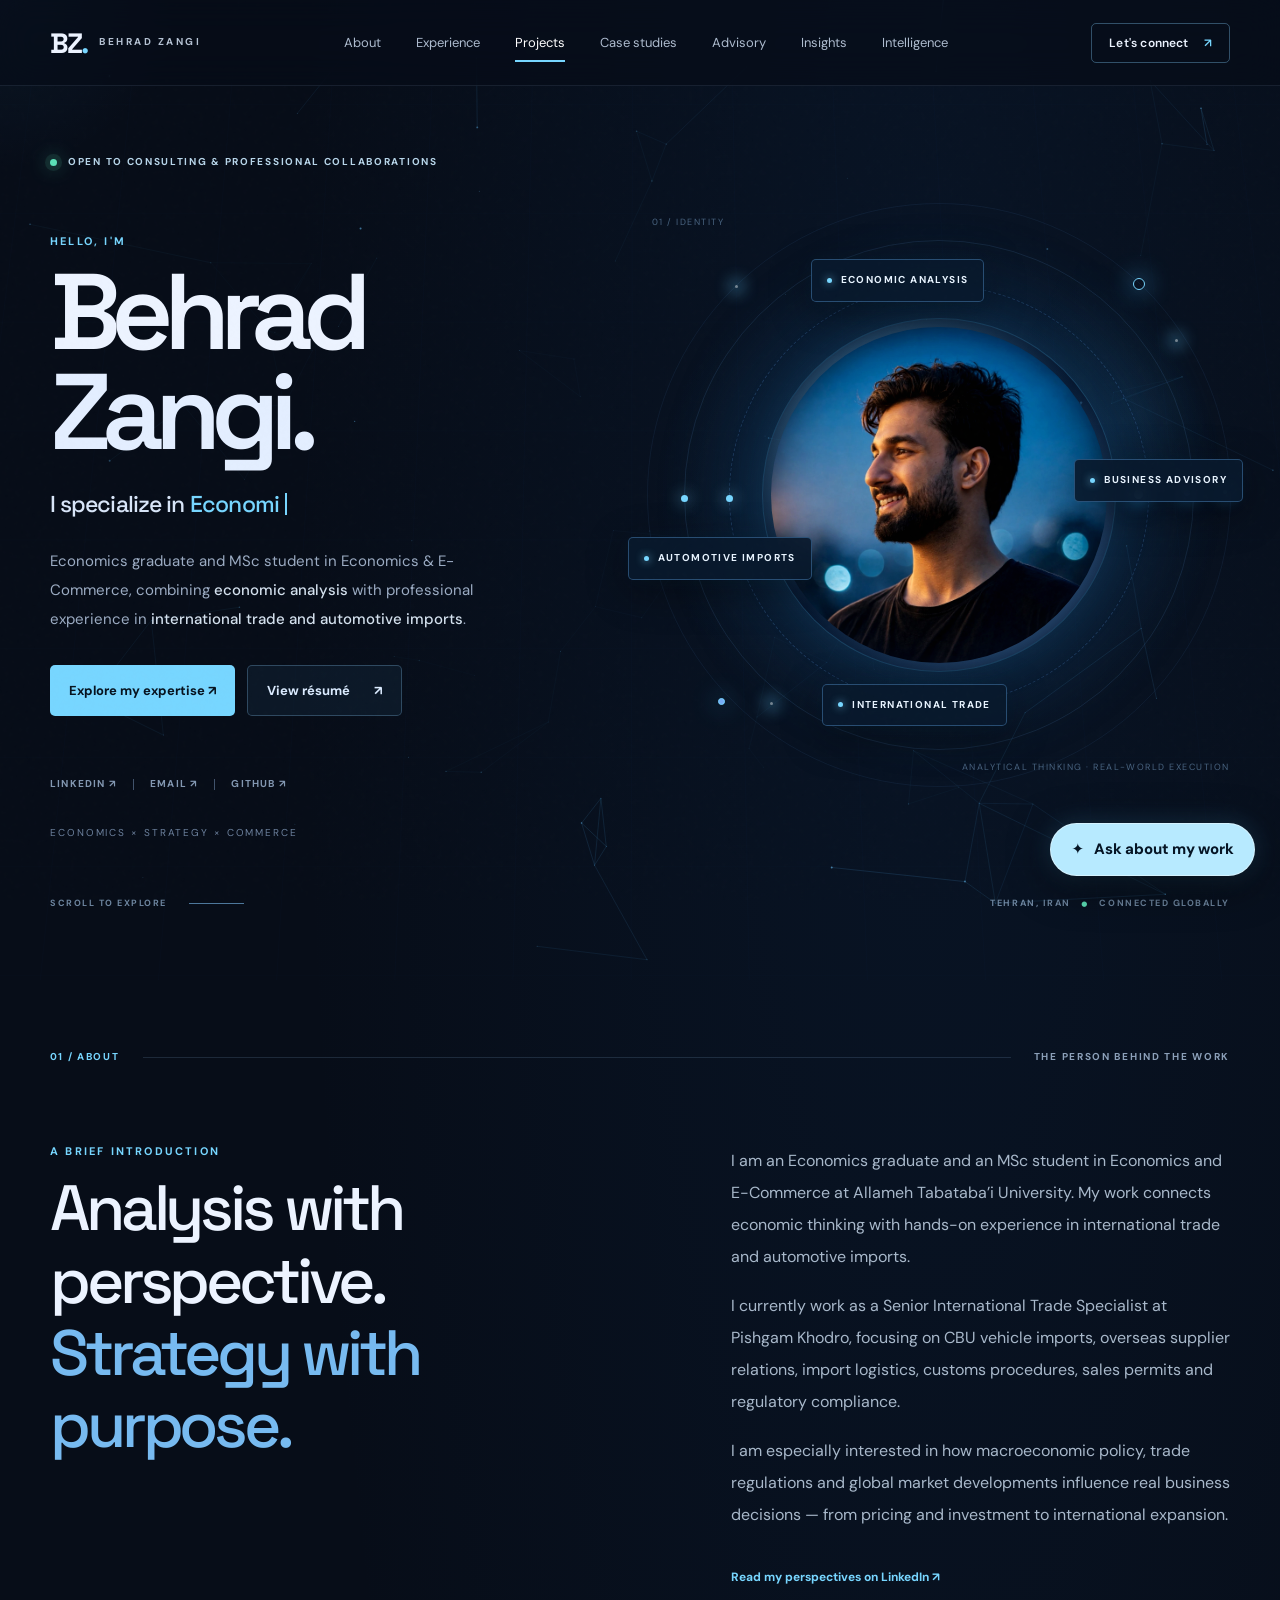
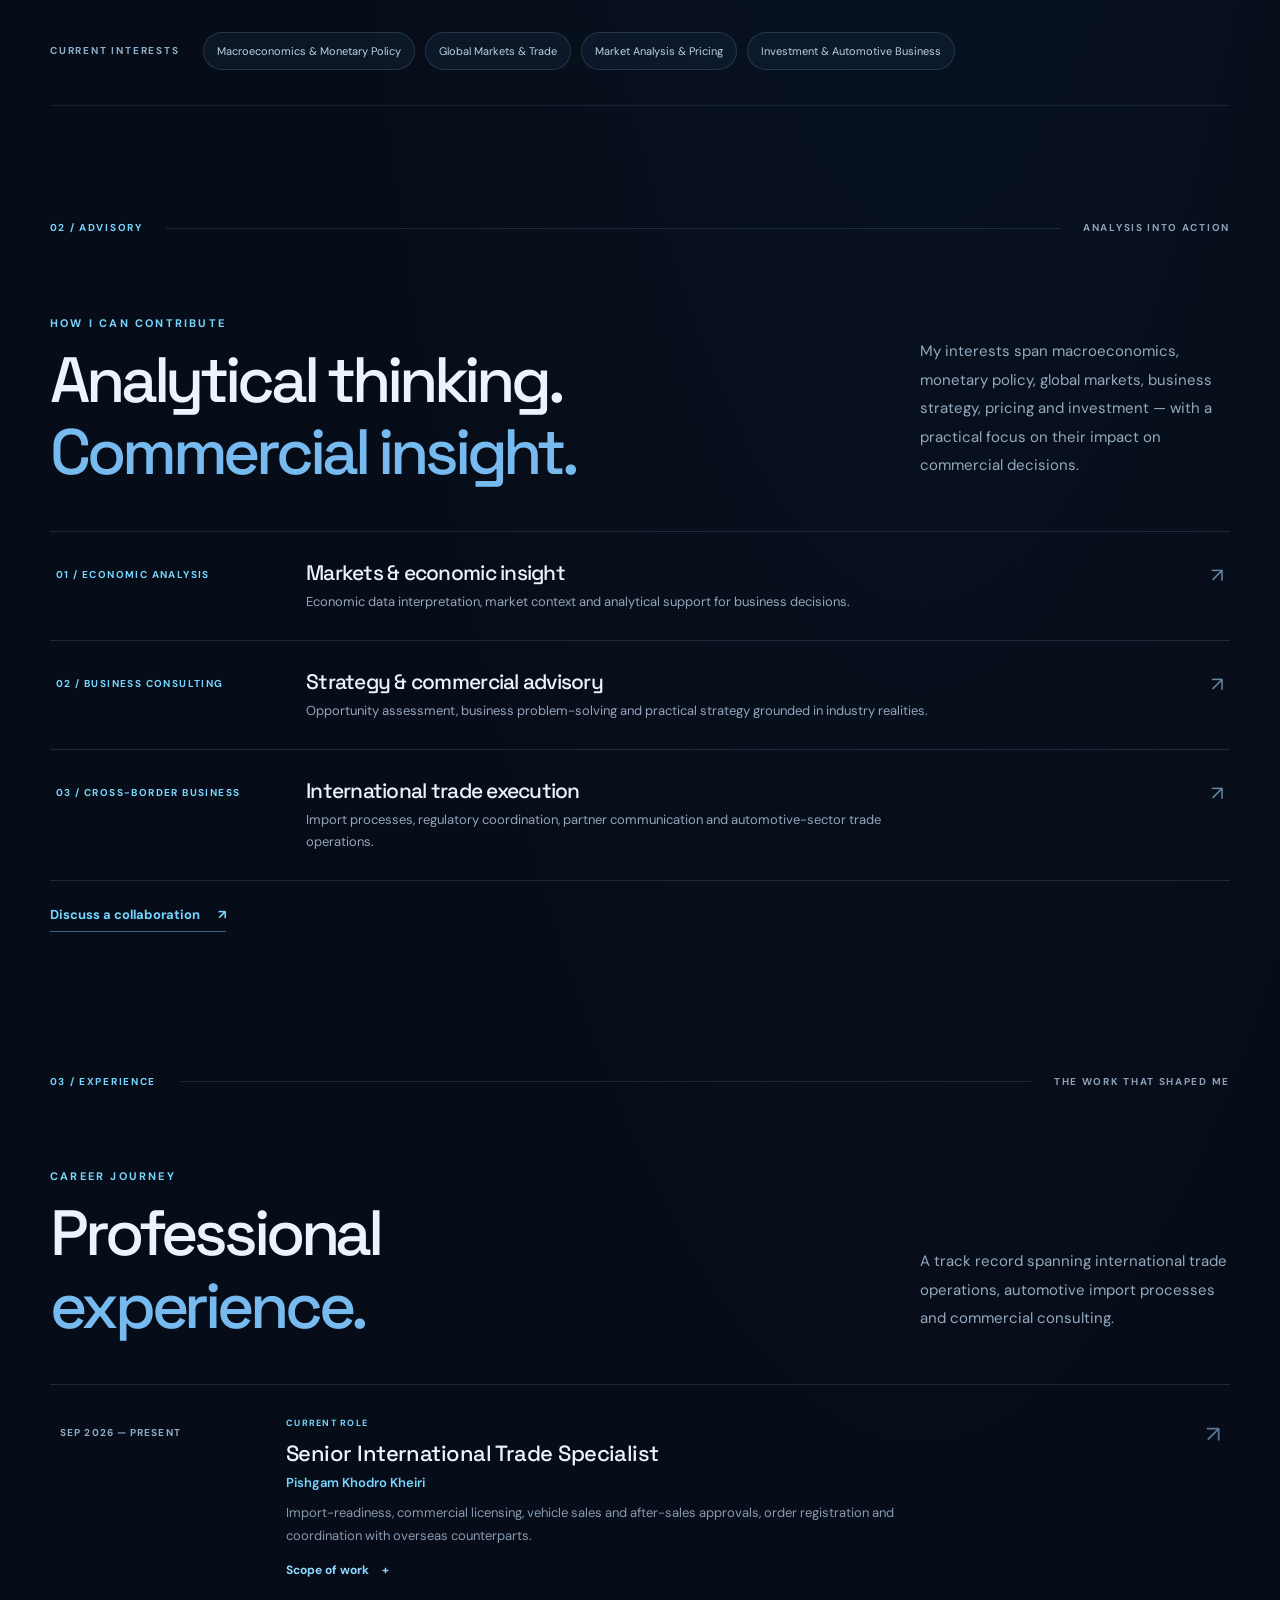
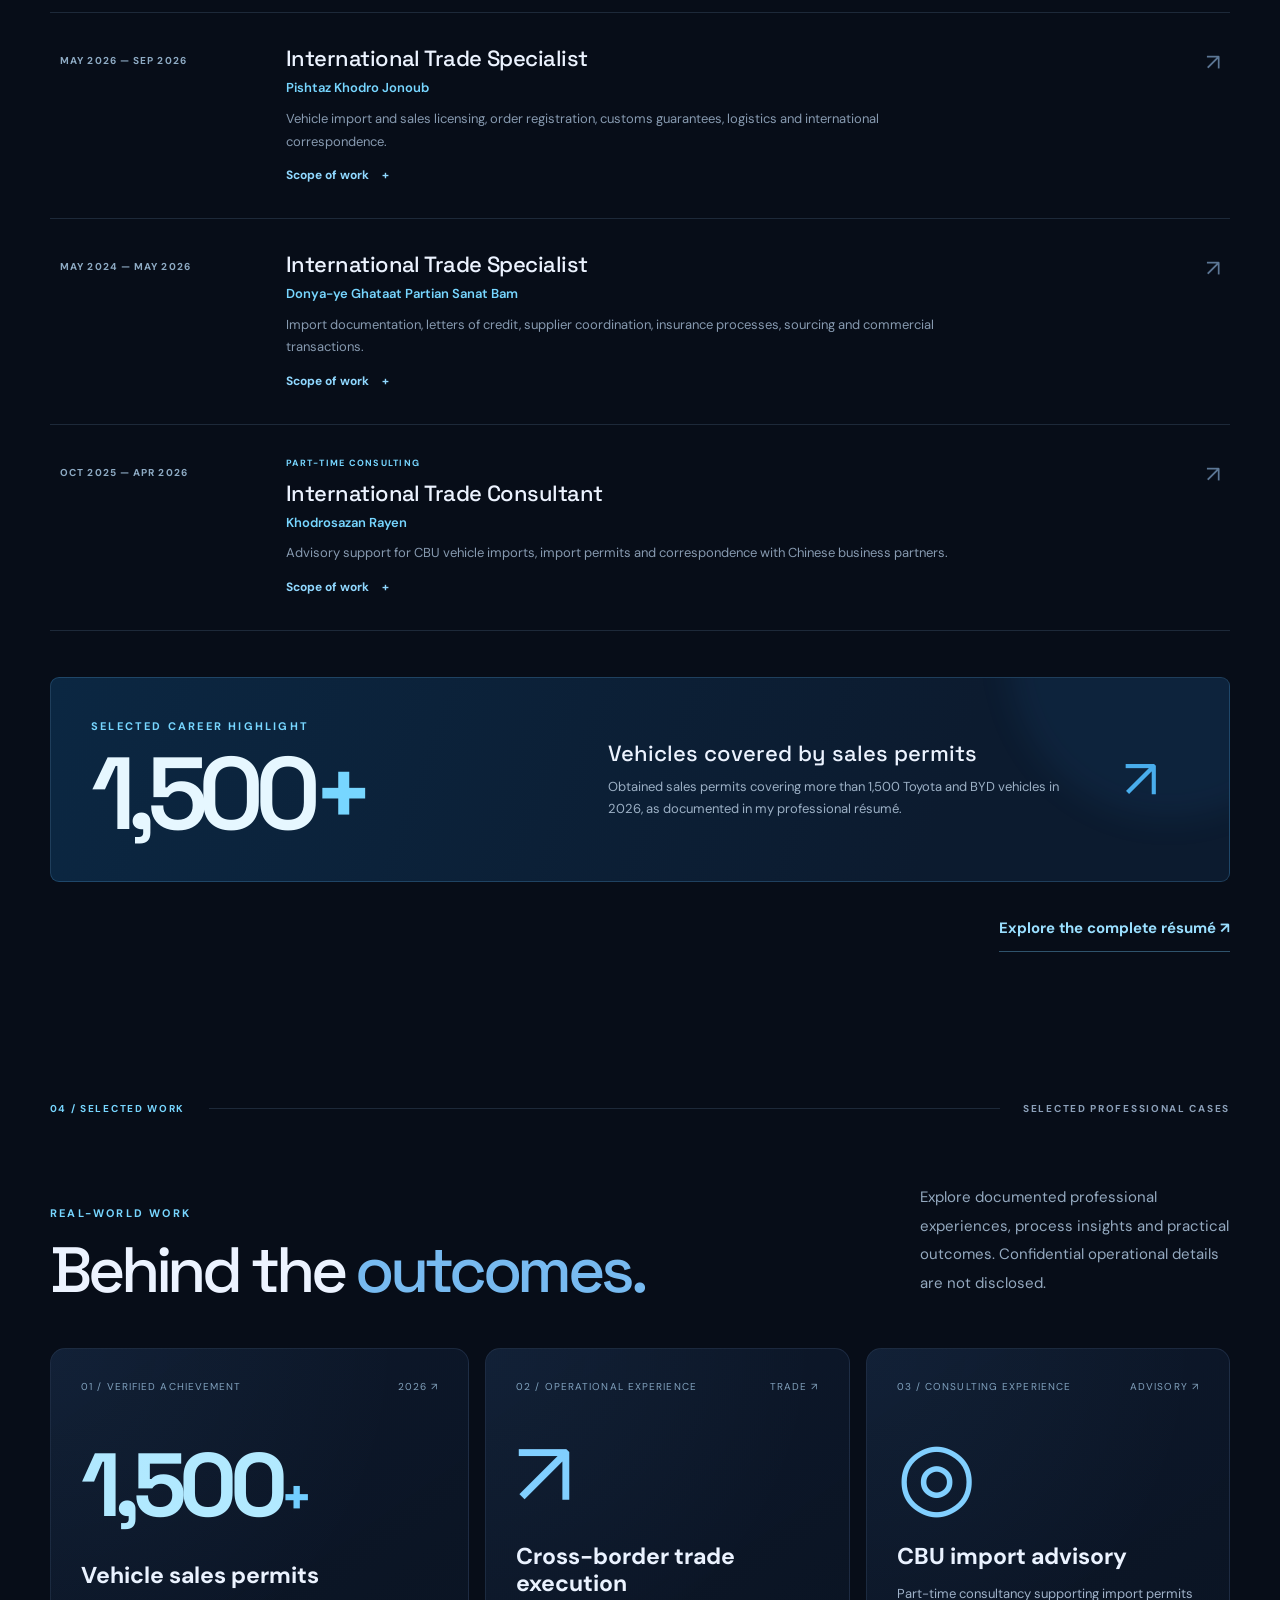
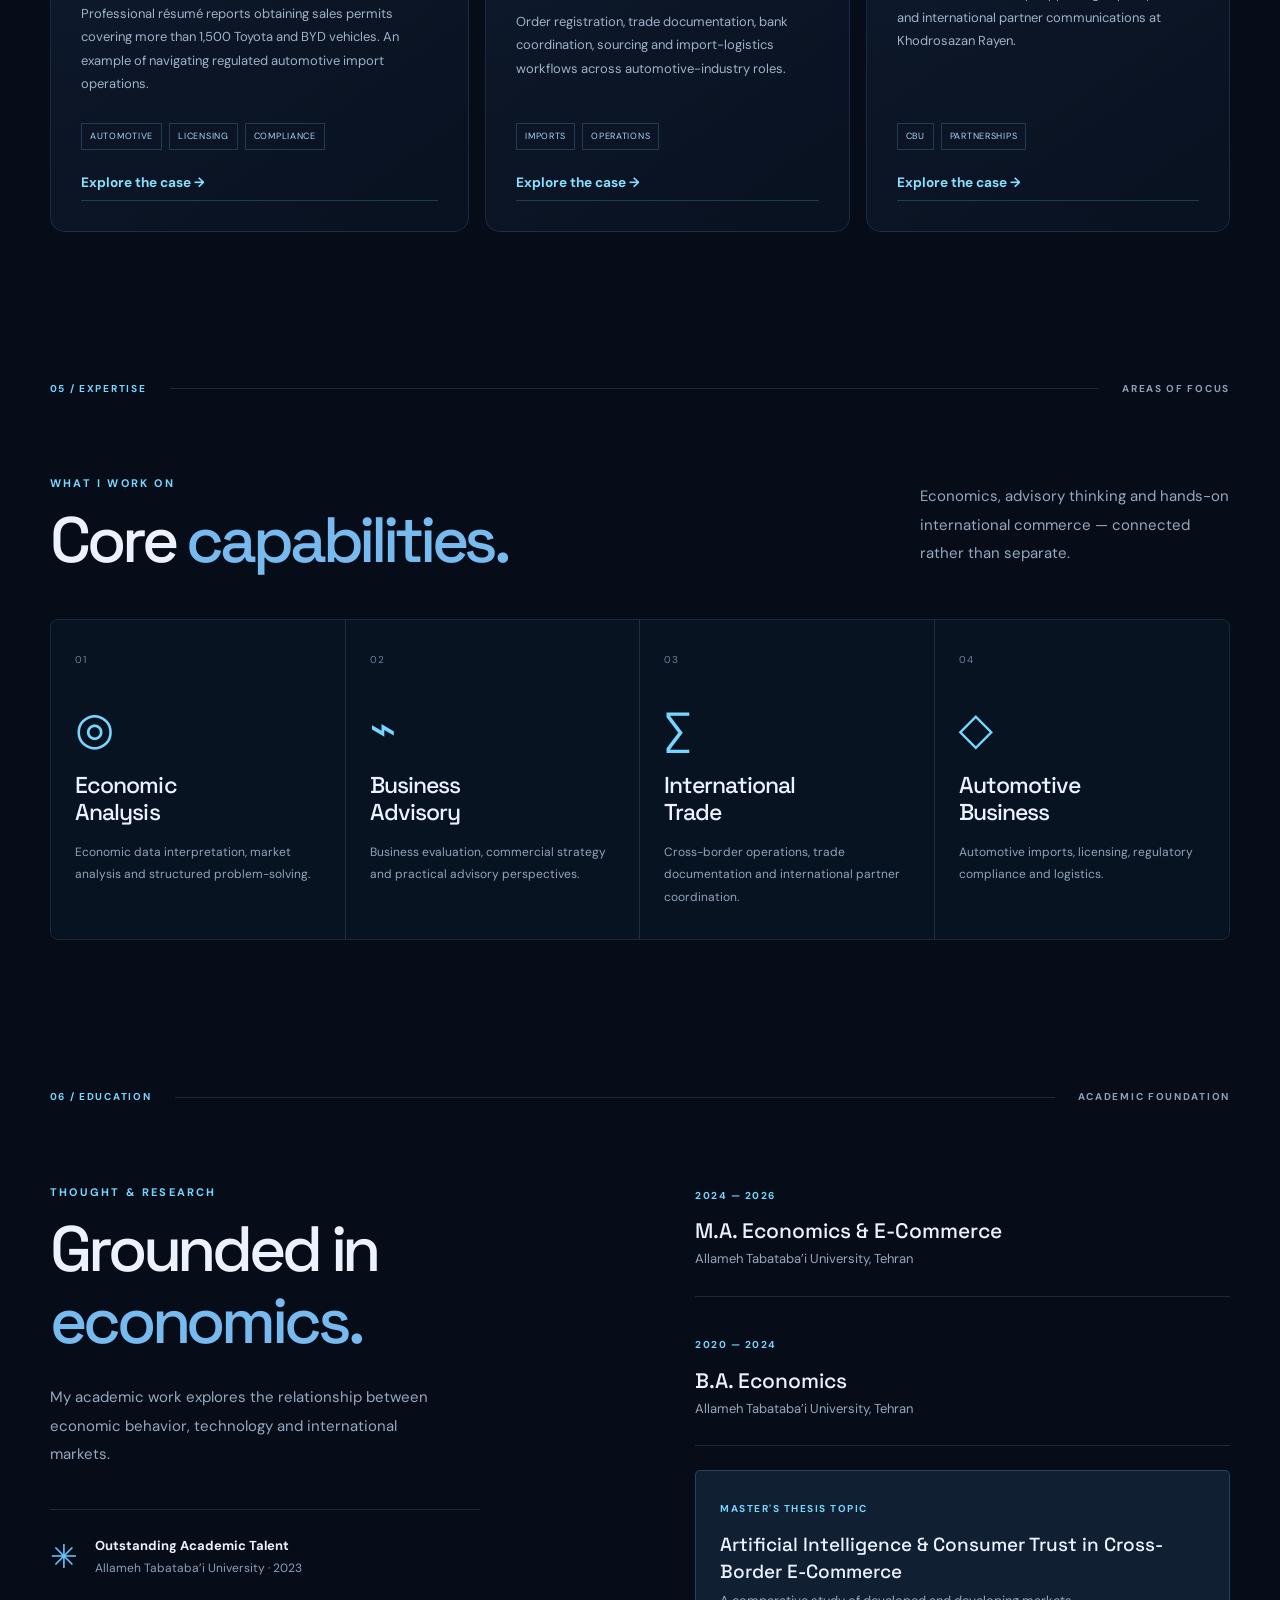
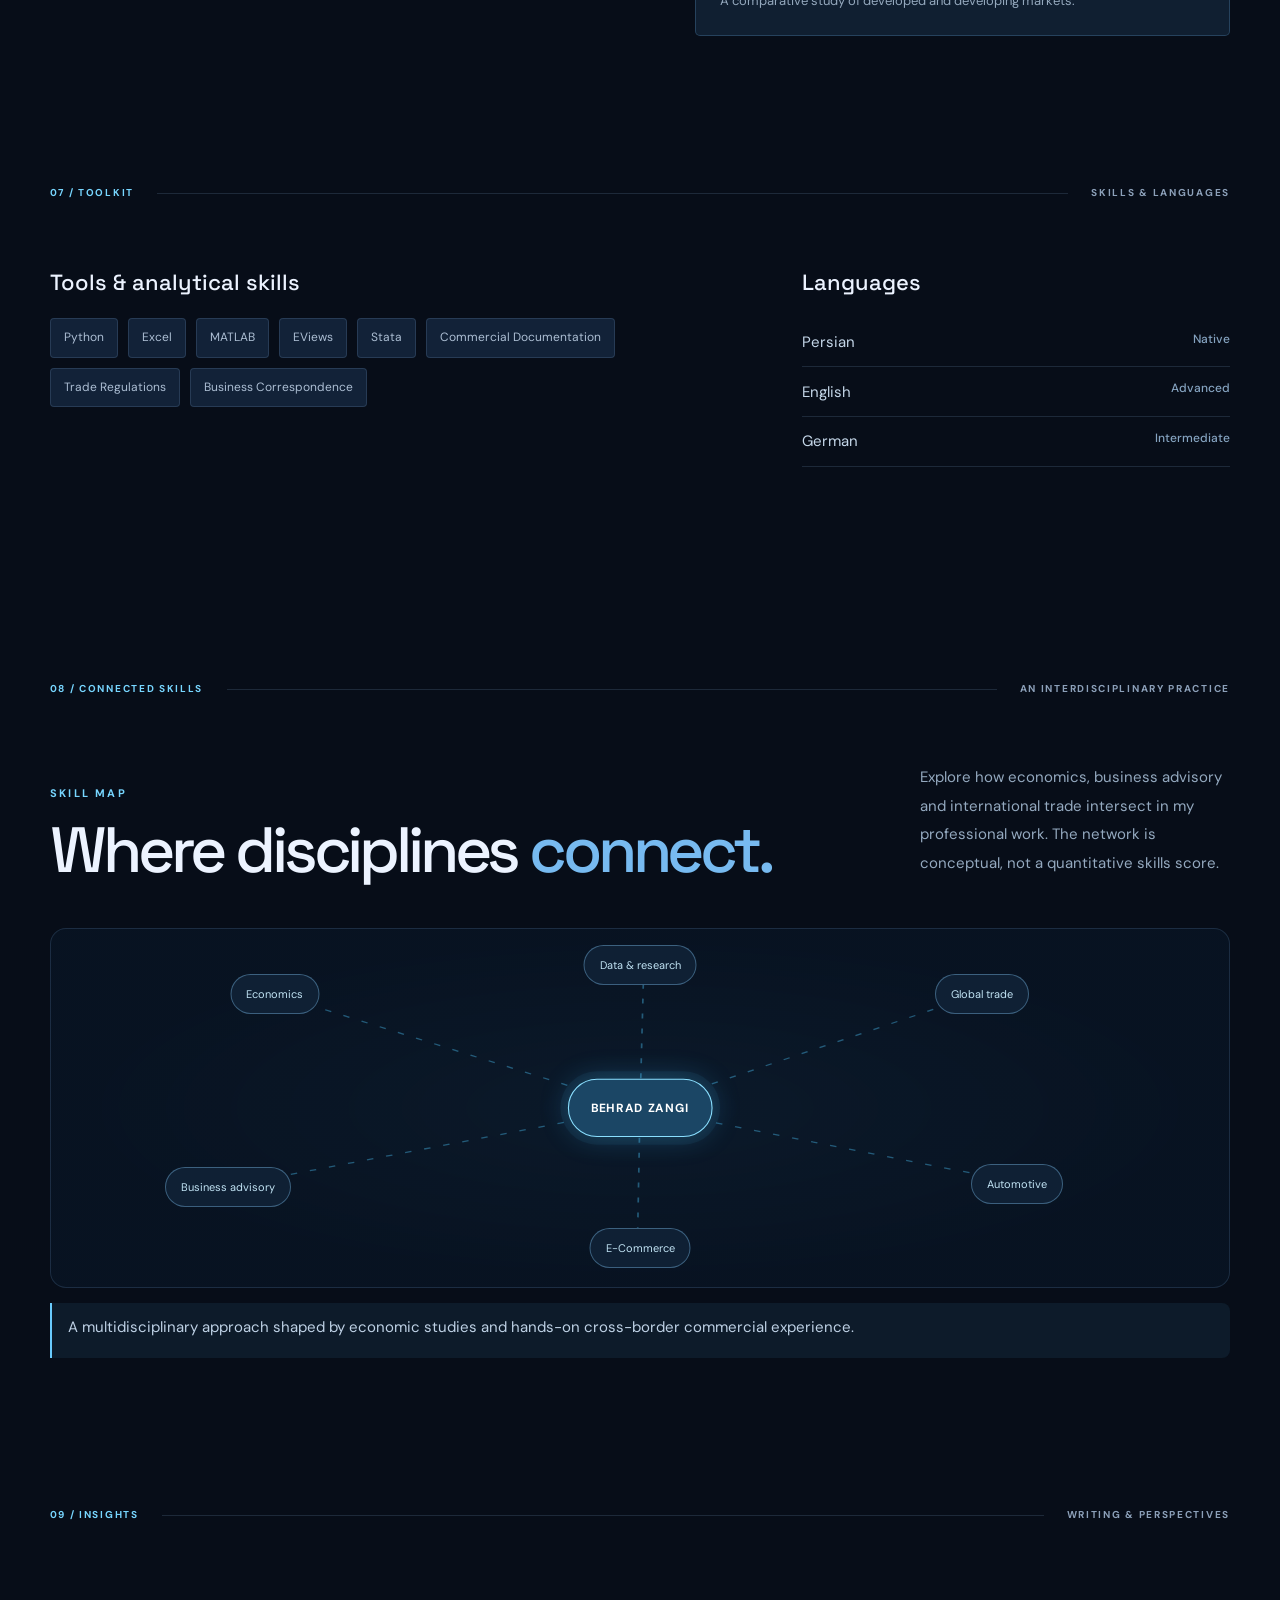
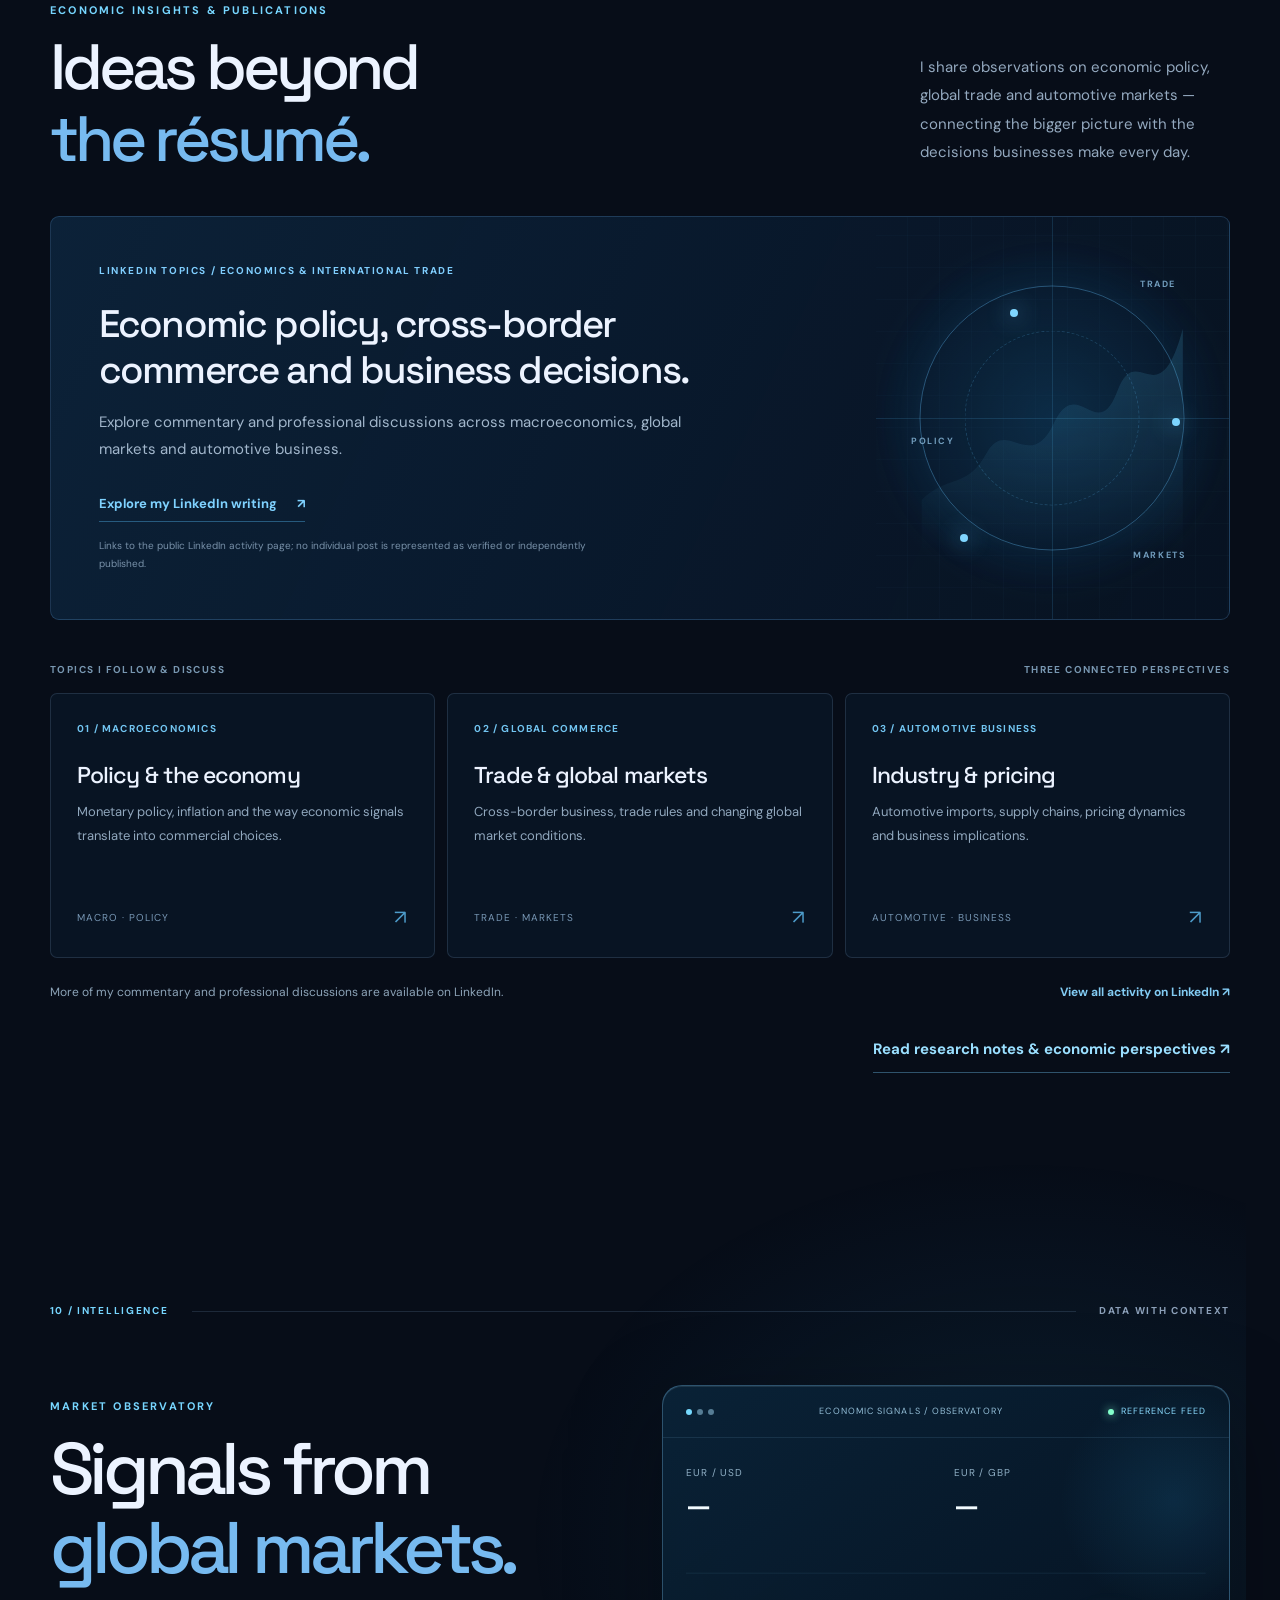
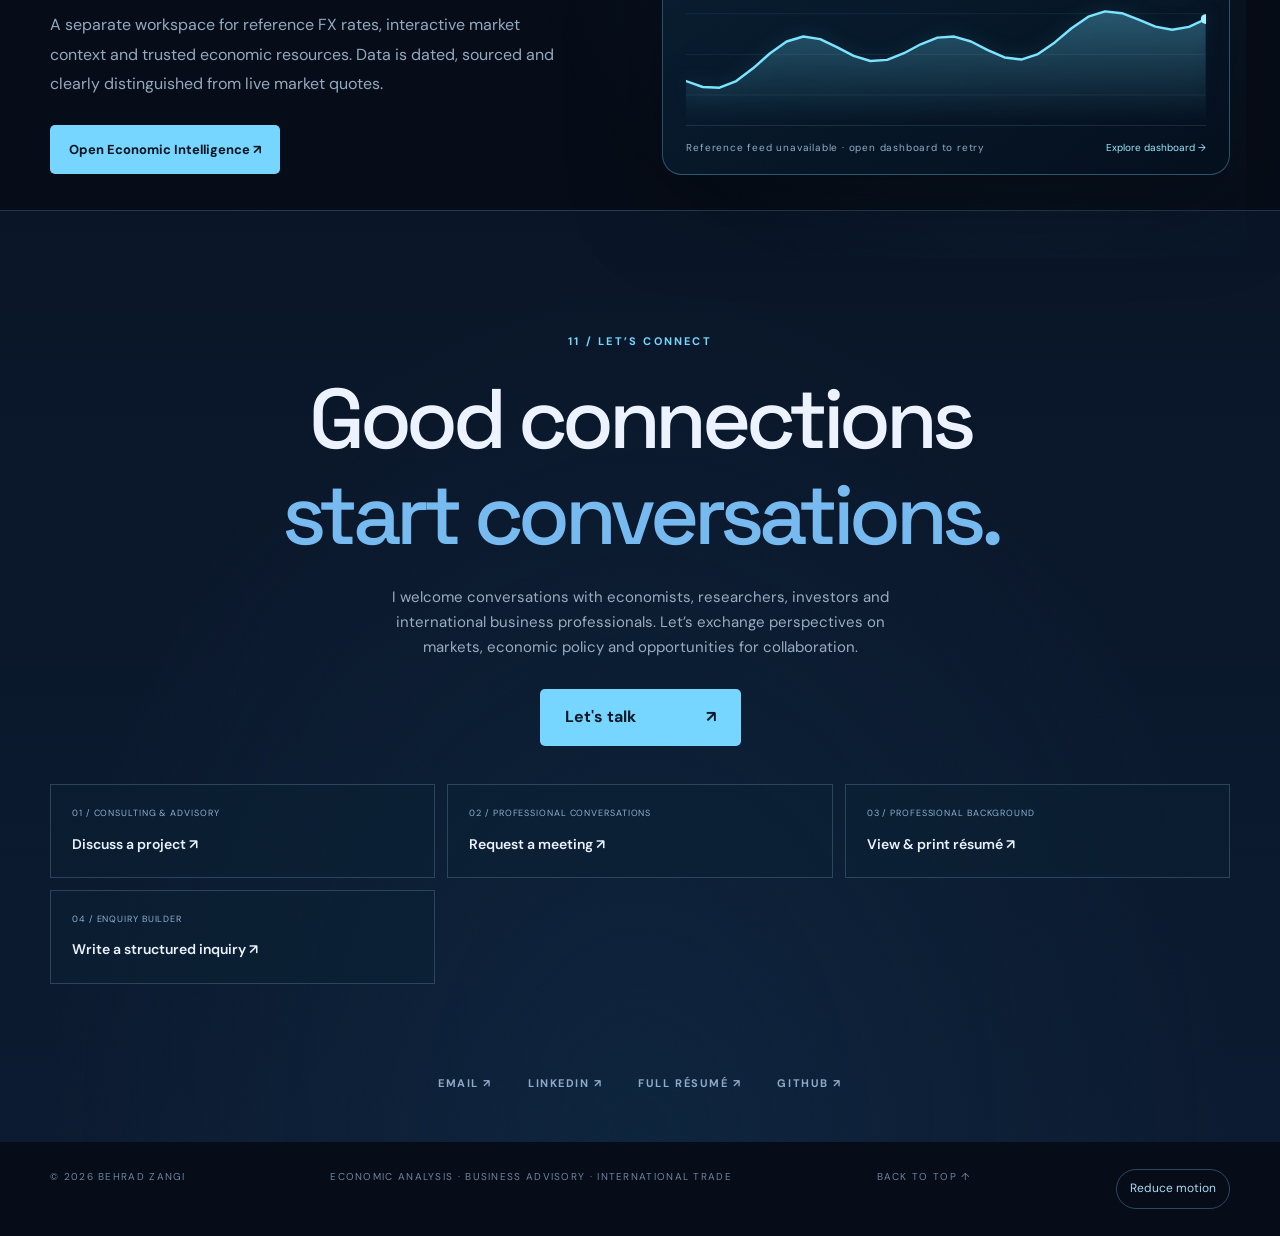
==== commit 1cdb50a6: "Add files via upload" ====
--- a/index.html
+++ b/index.html
@@ -8,7 +8,7 @@
 <link href="https://behradzangi.github.io/" rel="canonical"/><link href="favicon.svg" rel="icon" type="image/svg+xml"/><link href="https://fonts.googleapis.com" rel="preconnect"/><link crossorigin="" href="https://fonts.gstatic.com" rel="preconnect"/><link href="https://fonts.googleapis.com/css2?family=DM+Sans:wght@400;500;600;700&amp;family=Space+Grotesk:wght@400;500;600;700&amp;display=swap" rel="stylesheet"/><link href="styles.css" rel="stylesheet"/>
 <title>Behrad Zangi — Economic Analysis, Business Advisory &amp; International Trade</title>
 <script type="application/ld+json">{"@context":"https://schema.org","@type":"Person","name":"Behrad Zangi","url":"https://behradzangi.github.io/","image":"https://behradzangi.github.io/portrait.webp","jobTitle":"Senior International Trade Specialist","knowsAbout":["Economic Analysis","Business Consulting","International Trade","Automotive Imports","E-Commerce"],"sameAs":["https://www.linkedin.com/in/behradzangi","https://github.com/behradzangi"]}</script>
-<meta content="dark" name="color-scheme"/><meta content="Behrad Zangi Portfolio" name="application-name"/><link as="image" href="portrait.webp" rel="preload" type="image/webp"/><link href="v20.css" rel="stylesheet"/></head>
+<meta content="dark" name="color-scheme"/><meta content="Behrad Zangi Portfolio" name="application-name"/><link as="image" href="portrait.webp" rel="preload" type="image/webp"/><link href="v20.css" rel="stylesheet"/><link href="upgrade-v23.css" rel="stylesheet"/></head>
 <body>
 <a class="skip" href="#main">Skip to content</a><canvas aria-hidden="true" id="particles"></canvas><div aria-hidden="true" class="grain"></div>
 <div aria-hidden="true" class="scroll-progress"></div><header class="site-header"><a aria-label="Behrad Zangi home" class="wordmark" href="#top"><span class="mark">BZ<span class="mark-dot">.</span></span><span class="wordmark-sub">BEHRAD ZANGI</span></a><nav aria-label="Main navigation" class="nav" id="nav"><a href="#about">About</a><a href="#experience">Experience</a><a href="#projects">Projects</a><a href="cases.html">Case studies</a><a href="#advisory">Advisory</a><a href="insights.html">Insights</a><a href="intelligence.html">Intelligence</a></nav><a class="header-cta" href="#contact">Let's connect <span aria-hidden="true">↗</span></a><button aria-controls="nav" aria-expanded="false" aria-label="Toggle navigation" class="menu-toggle" type="button"><span></span><span></span></button></header>
@@ -48,6 +48,6 @@
 </div>
 <div class="insights-bottom"><p>More of my commentary and professional discussions are available on LinkedIn.</p><a href="https://www.linkedin.com/in/behradzangi/recent-activity/all/" rel="noopener noreferrer" target="_blank">View all activity on LinkedIn <span aria-hidden="true">↗</span></a></div>
 <div class="section-bottom-link"><a href="insights.html">Read research notes &amp; economic perspectives <span>↗</span></a></div></section>
-<section class="section wrap market-preview" id="market"><div class="section-head"><span class="section-no">10 / INTELLIGENCE</span><span class="hairline"></span><span class="section-aside">DATA WITH CONTEXT</span></div><div class="market-preview-grid"><div><p class="section-kicker">MARKET OBSERVATORY</p><h2>Signals from<br/><em>global markets.</em></h2><p class="section-intro">A separate workspace for reference FX rates, interactive market context and trusted economic resources. Data is dated, sourced and clearly distinguished from live market quotes.</p><a class="btn primary" href="intelligence.html">Open Economic Intelligence ↗</a></div><div aria-hidden="true" class="market-preview-art"><div class="market-grid"></div><svg preserveaspectratio="none" viewbox="0 0 500 260"><path d="M10 214L78 177L137 188L191 125L254 142L311 77L374 96L432 37L490 54"></path></svg><span>MACRO / FX / MARKET CONTEXT</span></div></div></section><section class="contact-section" id="contact"><div class="wrap contact-inner"><div aria-hidden="true" class="contact-glow"></div><p class="section-kicker">11 / LET’S CONNECT</p><h2>Good connections<br/><em>start conversations.</em></h2><p>I welcome conversations with economists, researchers, investors and international business professionals. Let’s exchange perspectives on markets, economic policy and opportunities for collaboration.</p><a class="big-email" href="mailto:behradzangi80@gmail.com">Let's talk <span>↗</span></a><div class="contact-options"><a href="mailto:behradzangi80@gmail.com?subject=Business%20advisory%20inquiry"><span>01 / CONSULTING &amp; ADVISORY</span><strong>Discuss a project ↗</strong></a><a href="mailto:behradzangi80@gmail.com?subject=Professional%20meeting%20request"><span>02 / PROFESSIONAL CONVERSATIONS</span><strong>Request a meeting ↗</strong></a><a href="resume.html"><span>03 / PROFESSIONAL BACKGROUND</span><strong>View &amp; print résumé ↗</strong></a><a href="contact.html"><span>04 / ENQUIRY BUILDER</span><strong>Write a structured inquiry ↗</strong></a></div><div class="contact-footer"><a href="mailto:behradzangi80@gmail.com">EMAIL ↗</a><a href="https://www.linkedin.com/in/behradzangi" rel="noopener noreferrer" target="_blank">LINKEDIN ↗</a><a href="resume.html">FULL RÉSUMÉ ↗</a><a href="https://github.com/behradzangi" rel="noopener noreferrer" target="_blank">GITHUB ↗</a></div></div></section>
+<section class="section wrap market-preview" id="market"><div class="section-head"><span class="section-no">10 / INTELLIGENCE</span><span class="hairline"></span><span class="section-aside">DATA WITH CONTEXT</span></div><div class="market-preview-grid"><div><p class="section-kicker">MARKET OBSERVATORY</p><h2>Signals from<br/><em>global markets.</em></h2><p class="section-intro">A separate workspace for reference FX rates, interactive market context and trusted economic resources. Data is dated, sourced and clearly distinguished from live market quotes.</p><a class="btn primary" href="intelligence.html">Open Economic Intelligence ↗</a></div><div aria-label="Animated economic data visualization" class="market-console"><div class="mc-top"><div aria-hidden="true" class="mc-lights"><i></i><i></i><i></i></div><span>ECONOMIC SIGNALS / OBSERVATORY</span><span class="mc-active"><b></b> REFERENCE FEED</span></div><div class="mc-display"><div class="mc-metrics"><div><span>EUR / USD</span><strong id="preview-eurusd">—</strong></div><div><span>EUR / GBP</span><strong id="preview-eurgbp">—</strong></div></div><svg aria-label="Decorative animated chart visualization; actual reference values above are sourced" id="preview-chart" role="img" viewbox="0 0 640 230"><defs><lineargradient id="mcGradient" x1="0" x2="0" y1="0" y2="1"><stop offset="0" stop-color="#6ddfff" stop-opacity=".3"></stop><stop offset="1" stop-color="#6ddfff" stop-opacity="0"></stop></lineargradient></defs><g class="mc-guides"><path d="M0 45H640 M0 95H640 M0 145H640 M0 195H640"></path></g><path fill="url(#mcGradient)" id="mc-area"></path><path fill="none" id="mc-line" stroke="#7be5ff" stroke-linecap="round" stroke-linejoin="round" stroke-width="3"></path><circle cx="600" cy="80" fill="#a3f1ff" id="mc-dot" r="6"></circle></svg><div class="mc-bottom"><span id="preview-date">Sourced daily reference FX · loading</span><a href="intelligence.html">Explore dashboard →</a></div></div><div aria-hidden="true" class="mc-glow"></div></div></div></section><section class="contact-section" id="contact"><div class="wrap contact-inner"><div aria-hidden="true" class="contact-glow"></div><p class="section-kicker">11 / LET’S CONNECT</p><h2>Good connections<br/><em>start conversations.</em></h2><p>I welcome conversations with economists, researchers, investors and international business professionals. Let’s exchange perspectives on markets, economic policy and opportunities for collaboration.</p><a class="big-email" href="mailto:behradzangi80@gmail.com">Let's talk <span>↗</span></a><div class="contact-options"><a href="mailto:behradzangi80@gmail.com?subject=Business%20advisory%20inquiry"><span>01 / CONSULTING &amp; ADVISORY</span><strong>Discuss a project ↗</strong></a><a href="mailto:behradzangi80@gmail.com?subject=Professional%20meeting%20request"><span>02 / PROFESSIONAL CONVERSATIONS</span><strong>Request a meeting ↗</strong></a><a href="resume.html"><span>03 / PROFESSIONAL BACKGROUND</span><strong>View &amp; print résumé ↗</strong></a><a href="contact.html"><span>04 / ENQUIRY BUILDER</span><strong>Write a structured inquiry ↗</strong></a></div><div class="contact-footer"><a href="mailto:behradzangi80@gmail.com">EMAIL ↗</a><a href="https://www.linkedin.com/in/behradzangi" rel="noopener noreferrer" target="_blank">LINKEDIN ↗</a><a href="resume.html">FULL RÉSUMÉ ↗</a><a href="https://github.com/behradzangi" rel="noopener noreferrer" target="_blank">GITHUB ↗</a></div></div></section>
 </main><footer class="footer wrap"><span>© <span id="year">2026</span> BEHRAD ZANGI</span><span>ECONOMIC ANALYSIS · BUSINESS ADVISORY · INTERNATIONAL TRADE</span><a href="#top">BACK TO TOP ↑</a><button aria-pressed="false" class="motion-control" id="motion-control" type="button">Reduce motion</button></footer><script defer="" src="script.js"></script>
-<aside aria-label="Portfolio guide" class="guide" id="portfolio-guide"><button aria-controls="guide-dialog" aria-expanded="false" class="guide-launch" id="guide-launch">✦ <span>Ask about my work</span></button><section aria-label="Interactive portfolio guide" class="guide-dialog" hidden="" id="guide-dialog"><div class="guide-head"><div><strong>Portfolio Guide</strong><small>Explore verified professional information</small></div><button aria-label="Close portfolio guide" id="guide-close">×</button></div><div aria-live="polite" class="guide-log" id="guide-log" role="log"><p class="guide-bubble">Hi! I can guide you through Behrad’s experience, economic interests, qualifications and contact options. Choose a topic below.</p></div><div class="guide-prompts"><button data-question="experience">Experience</button><button data-question="advisory">Advisory</button><button data-question="education">Education</button><button data-question="contact">Contact</button></div><form id="guide-form"><label class="sr-only" for="guide-question">Ask a question about this portfolio</label><input autocomplete="off" id="guide-question" maxlength="180" placeholder="Ask about experience or skills…"/><button aria-label="Send question" type="submit">↗</button></form><small class="guide-note">Local, pre-written portfolio guide — not a generative AI service. No messages are sent to a server.</small></section></aside><script defer="True" src="enhancements.js"></script><script defer="True" src="v20.js"></script></body></html>
+<aside aria-label="Portfolio guide" class="guide" id="portfolio-guide"><button aria-controls="guide-dialog" aria-expanded="false" class="guide-launch" id="guide-launch">✦ <span>Ask about my work</span></button><section aria-label="Interactive portfolio guide" class="guide-dialog" hidden="" id="guide-dialog"><div class="guide-head"><div><strong>Portfolio Guide</strong><small>Explore verified professional information</small></div><button aria-label="Close portfolio guide" id="guide-close">×</button></div><div aria-live="polite" class="guide-log" id="guide-log" role="log"><p class="guide-bubble">Hi! I can guide you through Behrad’s experience, economic interests, qualifications and contact options. Choose a topic below.</p></div><div class="guide-prompts"><button data-question="experience">Experience</button><button data-question="advisory">Advisory</button><button data-question="education">Education</button><button data-question="contact">Contact</button></div><form id="guide-form"><label class="sr-only" for="guide-question">Ask a question about this portfolio</label><input autocomplete="off" id="guide-question" maxlength="180" placeholder="Ask about experience or skills…"/><button aria-label="Send question" type="submit">↗</button></form><small class="guide-note">Local, pre-written portfolio guide — not a generative AI service. No messages are sent to a server.</small></section></aside><script defer="True" src="enhancements.js"></script><script defer="True" src="v20.js"></script><script defer="True" src="market-preview-v23.js"></script></body></html>
--- a/upgrade-v23.css
+++ b/upgrade-v23.css
@@ -0,0 +1,9 @@
+/* V23 — unobtrusive motion and deliberate hierarchy. No paywalled dependencies. */
+.market-preview{position:relative;isolation:isolate}.market-preview::before{content:"";position:absolute;inset:-3rem -1rem;z-index:-1;pointer-events:none;background:radial-gradient(ellipse 55% 70% at 82% 55%,rgba(46,148,210,.12),transparent 75%)}
+.market-preview-grid{grid-template-columns:minmax(0,1fr) minmax(0,1.06fr);gap:clamp(35px,6vw,100px);align-items:center}.market-preview-grid>div:first-child{max-width:600px}.market-preview-grid h2{font-size:clamp(2.8rem,5.7vw,6rem);line-height:1.08;letter-spacing:-.07em;margin:15px 0 22px}.market-preview-grid .section-intro{font-size:clamp(.96rem,1.25vw,1.08rem);line-height:1.85;max-width:505px}.market-preview-grid .btn{margin-top:17px}
+.market-console{position:relative;min-height:345px;border:1px solid rgba(117,196,242,.34);background:linear-gradient(145deg,rgba(10,35,56,.93),rgba(5,16,30,.97));border-radius:20px;overflow:hidden;box-shadow:0 28px 90px rgba(0,0,0,.34),inset 0 1px rgba(211,246,255,.1);isolation:isolate;transition:transform .5s ease,border-color .4s ease,box-shadow .5s ease}.market-console:hover{transform:translateY(-6px);border-color:rgba(154,227,255,.65);box-shadow:0 38px 90px rgba(0,0,0,.38),0 0 40px rgba(70,187,255,.08)}
+.mc-top,.mc-bottom{display:flex;justify-content:space-between;align-items:center;gap:12px;position:relative;z-index:2}.mc-top{padding:18px 23px;border-bottom:1px solid rgba(128,197,234,.12);font-size:9px;letter-spacing:.12em;color:#94bfd8}.mc-lights{display:flex;gap:5px}.mc-lights i{width:6px;height:6px;background:#567d95;border-radius:50%}.mc-lights i:first-child{background:#76d9fe}.mc-active{display:flex;align-items:center;white-space:nowrap;color:#8bdcff}.mc-active b{width:6px;height:6px;border-radius:50%;background:#83ffcb;box-shadow:0 0 10px #76efcf;margin-right:7px;animation:mc-pulse 2s infinite}@keyframes mc-pulse{50%{opacity:.3;box-shadow:0 0 20px #76efcf}}.mc-display{position:relative;z-index:2;padding:15px 23px 18px}.mc-metrics{display:grid;grid-template-columns:1fr 1fr;gap:16px}.mc-metrics>div{padding:12px 0}.mc-metrics span,.mc-bottom span{display:block;font-size:10px;letter-spacing:.08em;color:#8fafc5}.mc-metrics strong{display:block;font:600 clamp(1.2rem,2.2vw,2rem)/1.2 var(--display);color:#f2fbff;margin-top:7px;letter-spacing:-.04em}.mc-display svg{height:190px;width:100%;display:block;overflow:hidden;filter:drop-shadow(0 0 9px rgba(99,207,255,.2))}.mc-guides path{stroke:rgba(122,186,221,.13);stroke-width:1;fill:none}.mc-bottom{font-size:10px;border-top:1px solid rgba(132,196,228,.15);padding-top:14px}.mc-bottom a{color:#94eaff;white-space:nowrap}.mc-glow{position:absolute;right:-60px;top:0;width:230px;height:230px;background:radial-gradient(circle,rgba(46,172,245,.13),transparent 70%);pointer-events:none;animation:mc-glow 8s ease-in-out infinite}@keyframes mc-glow{50%{transform:translate(-35px,65px) scale(1.4)}}
+/* Intelligence page */
+.page-hero{max-width:1000px;padding:82px 0 55px}.page-hero h1{font-size:clamp(52px,6.2vw,93px);line-height:1.07;letter-spacing:-.075em}.page-hero>p{max-width:665px}.data-bar{border-radius:15px;background:linear-gradient(105deg,rgba(16,41,64,.94),rgba(8,23,39,.94));padding:18px 23px}.data-source{display:flex;flex-wrap:wrap;align-items:center;gap:12px 24px}.data-bar-actions{display:flex;align-items:center;gap:15px}.data-bar-actions>a{font-size:11px;color:#8cdefa}.live-status i.is-error{background:#ffb68d;box-shadow:0 0 8px #ffb68d}.data-card{min-height:163px;position:relative;overflow:hidden;transition:transform .3s,border-color .3s;background:linear-gradient(155deg,#112b44,#091829)}.data-card:hover{transform:translateY(-4px);border-color:rgba(143,225,255,.62)}.data-card strong{font-size:clamp(1.7rem,2.9vw,2.9rem)}.fx-card-spark{position:absolute;right:-10px;bottom:-15px;width:105px;height:55px;border-radius:50%;background:radial-gradient(ellipse,rgba(53,190,249,.15),transparent 75%);pointer-events:none}.fx-workbench{display:grid;grid-template-columns:minmax(0,.85fr) minmax(0,1.4fr);gap:18px 35px;margin:19px 0 22px;padding:33px;border:1px solid rgba(117,197,242,.3);background:linear-gradient(105deg,rgba(12,34,54,.9),rgba(9,24,41,.94));border-radius:18px}.fx-workbench-title h2{font:600 clamp(27px,3vw,39px)/1.15 var(--display);margin:14px 0 12px;letter-spacing:-.045em}.fx-workbench-title h2 em{color:#81deff;font-style:normal}.fx-workbench-title p{font-size:12px;color:#a9bfd5;line-height:1.65;max-width:260px}.fx-convert-fields{display:grid;grid-template-columns:minmax(80px,1.3fr) minmax(77px,.7fr) 38px minmax(77px,.7fr);gap:8px;align-items:end}.fx-convert-fields label{display:flex;flex-direction:column;gap:8px;font-size:9px;letter-spacing:.12em;color:#9acbe7}.fx-convert-fields input,.fx-convert-fields select{width:100%;min-width:0;height:47px;border:1px solid rgba(123,190,228,.4);border-radius:7px;background:#0a1a2c;color:#e7f8ff;font:600 15px var(--sans);padding:8px 10px}.fx-convert-fields button{height:47px;border:1px solid rgba(124,190,228,.4);border-radius:7px;color:#9ee9ff;background:#102c46;cursor:pointer;font-size:22px;transition:transform .25s}.fx-convert-fields button:hover{transform:rotate(180deg)}.fx-convert-fields input:focus,.fx-convert-fields select:focus{outline:2px solid #75d5fb;outline-offset:2px}.fx-result{grid-column:2;border-top:1px solid rgba(123,190,228,.21);padding-top:15px;display:flex;flex-wrap:wrap;align-items:baseline;gap:12px}.fx-result>span{font-size:9px;letter-spacing:.1em;color:#a2c9e2}.fx-result strong{font-size:25px;color:#bceeff}.fx-result small{font-size:10px;color:#8daabf}.chart-panel{background:linear-gradient(155deg,#0d2137,#09182a);padding:clamp(20px,3vw,38px)}.fx-chart-kpis{display:grid;grid-template-columns:repeat(4,minmax(0,1fr));gap:13px;margin:30px 0 17px}.fx-chart-kpis>div{border-left:1px solid #6ea7c94d;padding-left:13px}.fx-chart-kpis span{display:block;font-size:9px;letter-spacing:.1em;color:#84aac8}.fx-chart-kpis strong{display:block;font-size:clamp(16px,2.2vw,22px);margin-top:8px;color:#d7efff}.fx-chart-kpis strong.negative{color:#ffc0ba}.chart-inner{margin-top:10px}.chart-inner svg{min-height:200px;max-height:370px;touch-action:pan-y}.chart-tooltip{border-top:1px solid rgba(117,193,230,.18);color:#abe8ff;font-size:12px;padding:12px 0 0;min-height:32px;letter-spacing:.02em}.source-line{display:flex;flex-wrap:wrap;align-items:center;gap:6px}.source-line button{margin-left:auto;border:1px solid #6eadd266;background:transparent;color:#b3e9ff;border-radius:7px;padding:8px 13px;cursor:pointer}.source-line button:disabled{opacity:.4;cursor:not-allowed}.chart-range{flex-wrap:wrap}.chart-range button{transition:background .2s,transform .2s}.chart-range button:hover{transform:translateY(-2px)}
+@media(max-width:1020px){.fx-workbench{grid-template-columns:1fr}.fx-result{grid-column:1}.market-preview-grid{gap:30px}.market-console{min-height:305px}.mc-active{display:none}}@media(max-width:760px){.market-preview-grid{grid-template-columns:1fr}.market-console{min-height:300px}.data-card-grid{grid-template-columns:repeat(2,1fr)}.fx-chart-kpis{grid-template-columns:repeat(2,1fr)}.fx-workbench{padding:22px}.data-bar-actions{width:100%;justify-content:space-between}.fx-convert-fields{grid-template-columns:minmax(90px,1.2fr) minmax(68px,.7fr) 36px minmax(68px,.7fr)}}@media(max-width:420px){.mc-top{font-size:8px;padding:13px}.mc-display{padding:12px}.mc-display svg{height:165px}.fx-convert-fields{grid-template-columns:1fr 1fr}.fx-convert-fields label:first-child{grid-column:1 / -1}.fx-convert-fields button{grid-column:1;grid-row:3}.fx-convert-fields label:last-child{grid-column:2;grid-row:3}.fx-result strong{font-size:21px}.data-card strong{font-size:25px}.data-card span{font-size:9px}.data-card{min-height:134px}}
+@media(prefers-reduced-motion:reduce){.mc-active b,.mc-glow{animation:none}.market-console,.data-card,.chart-range button{transition:none}}
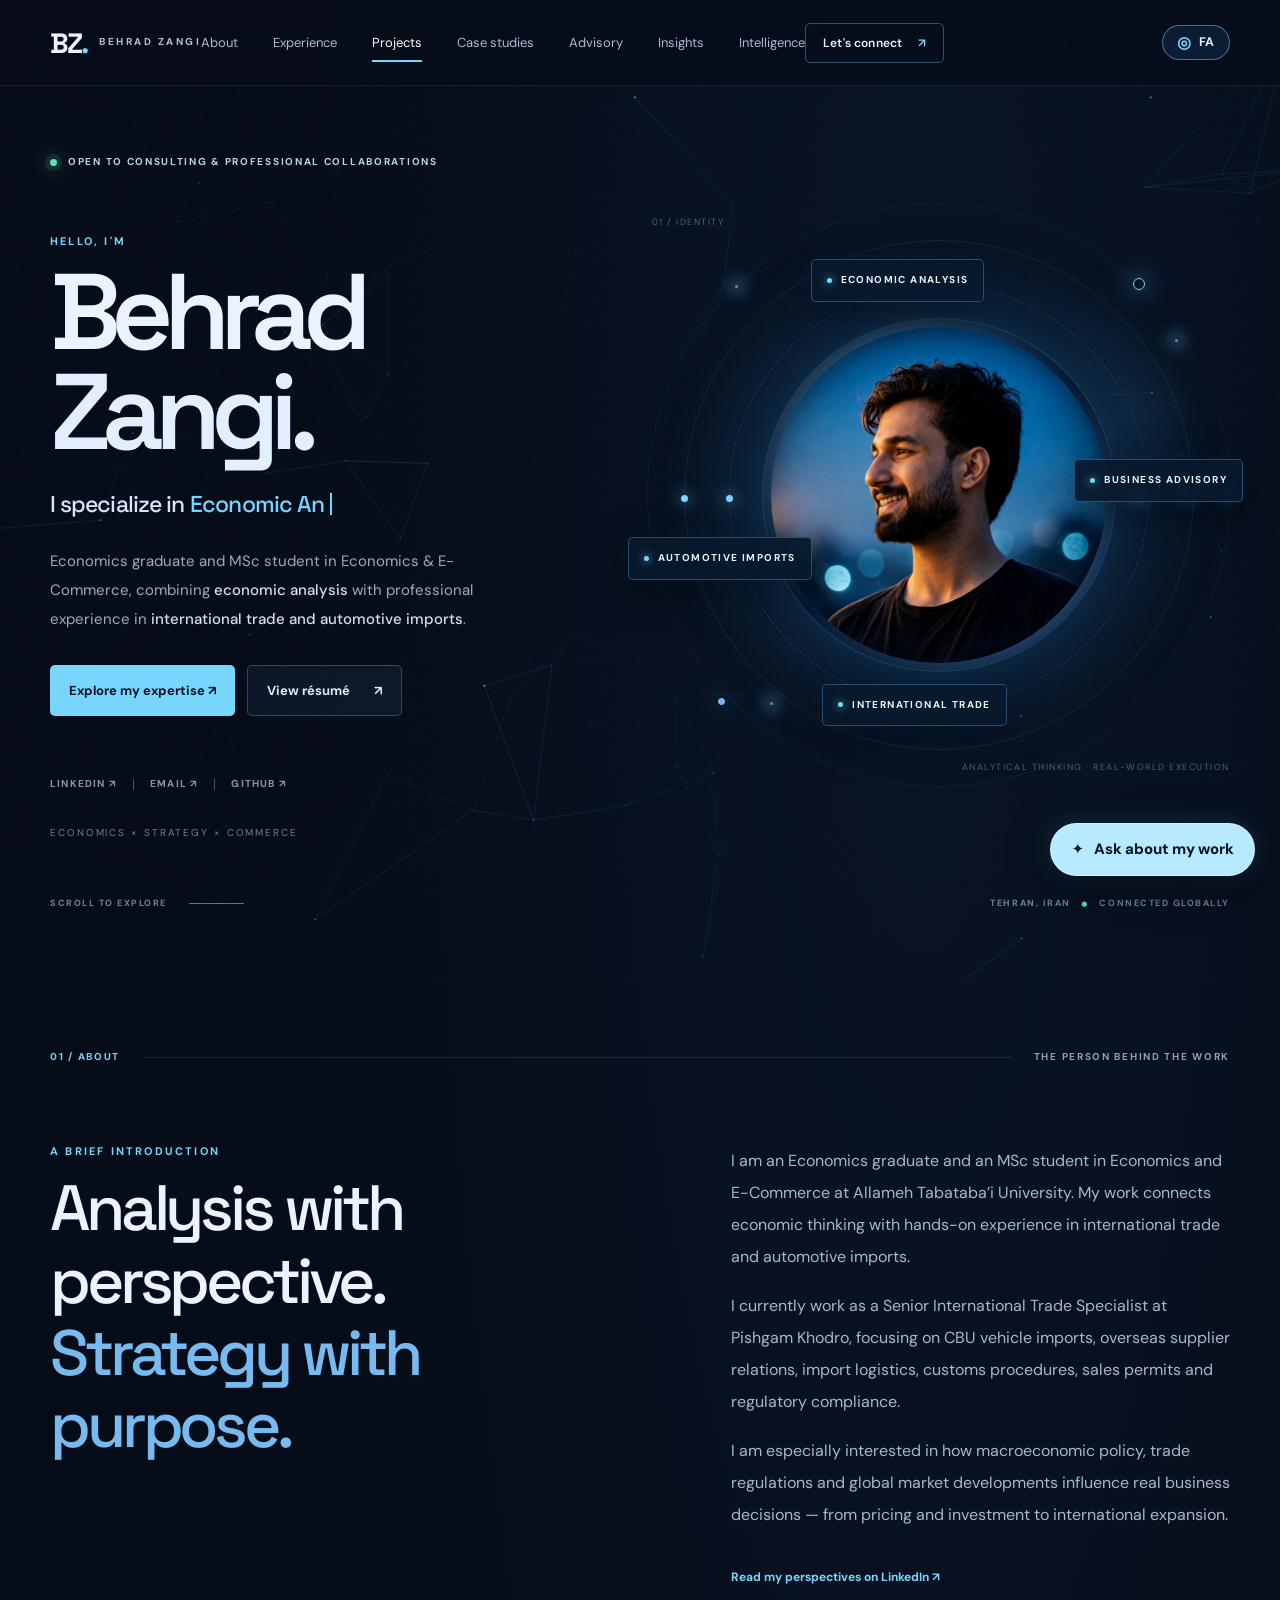
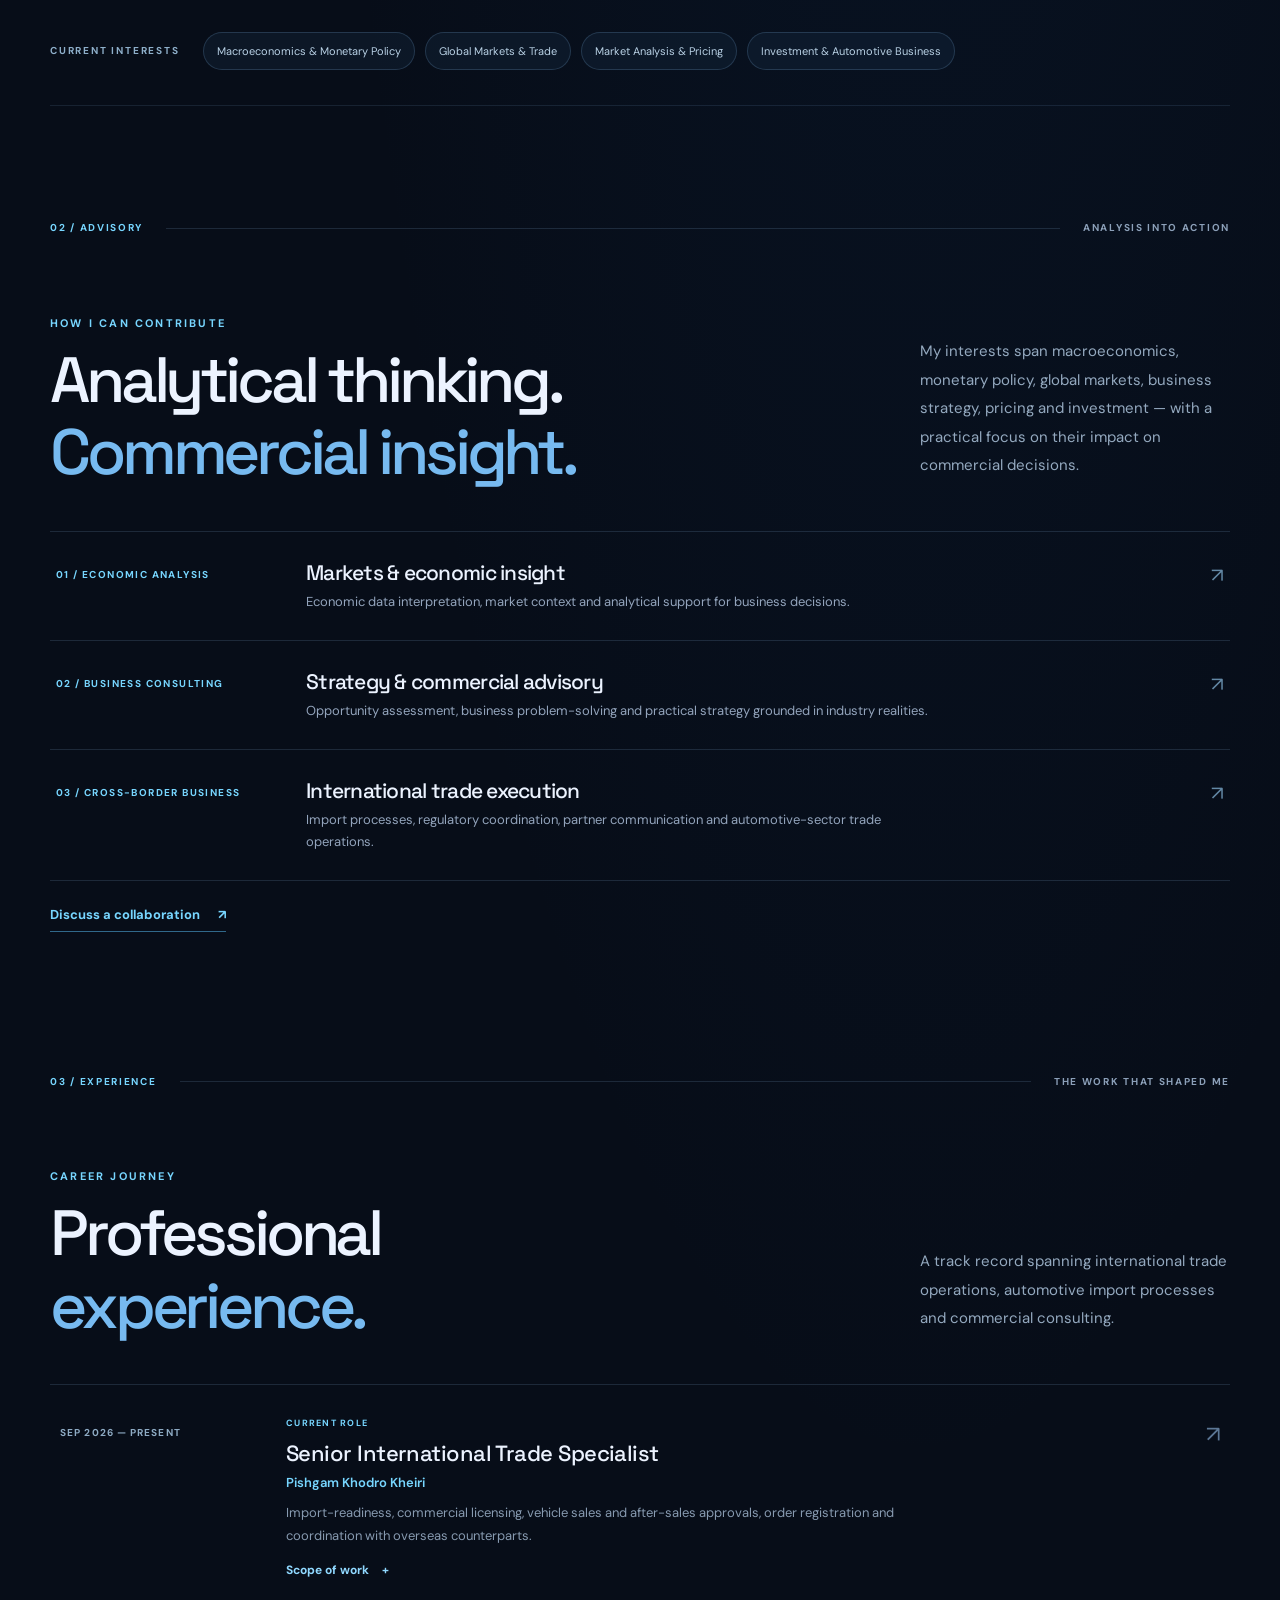
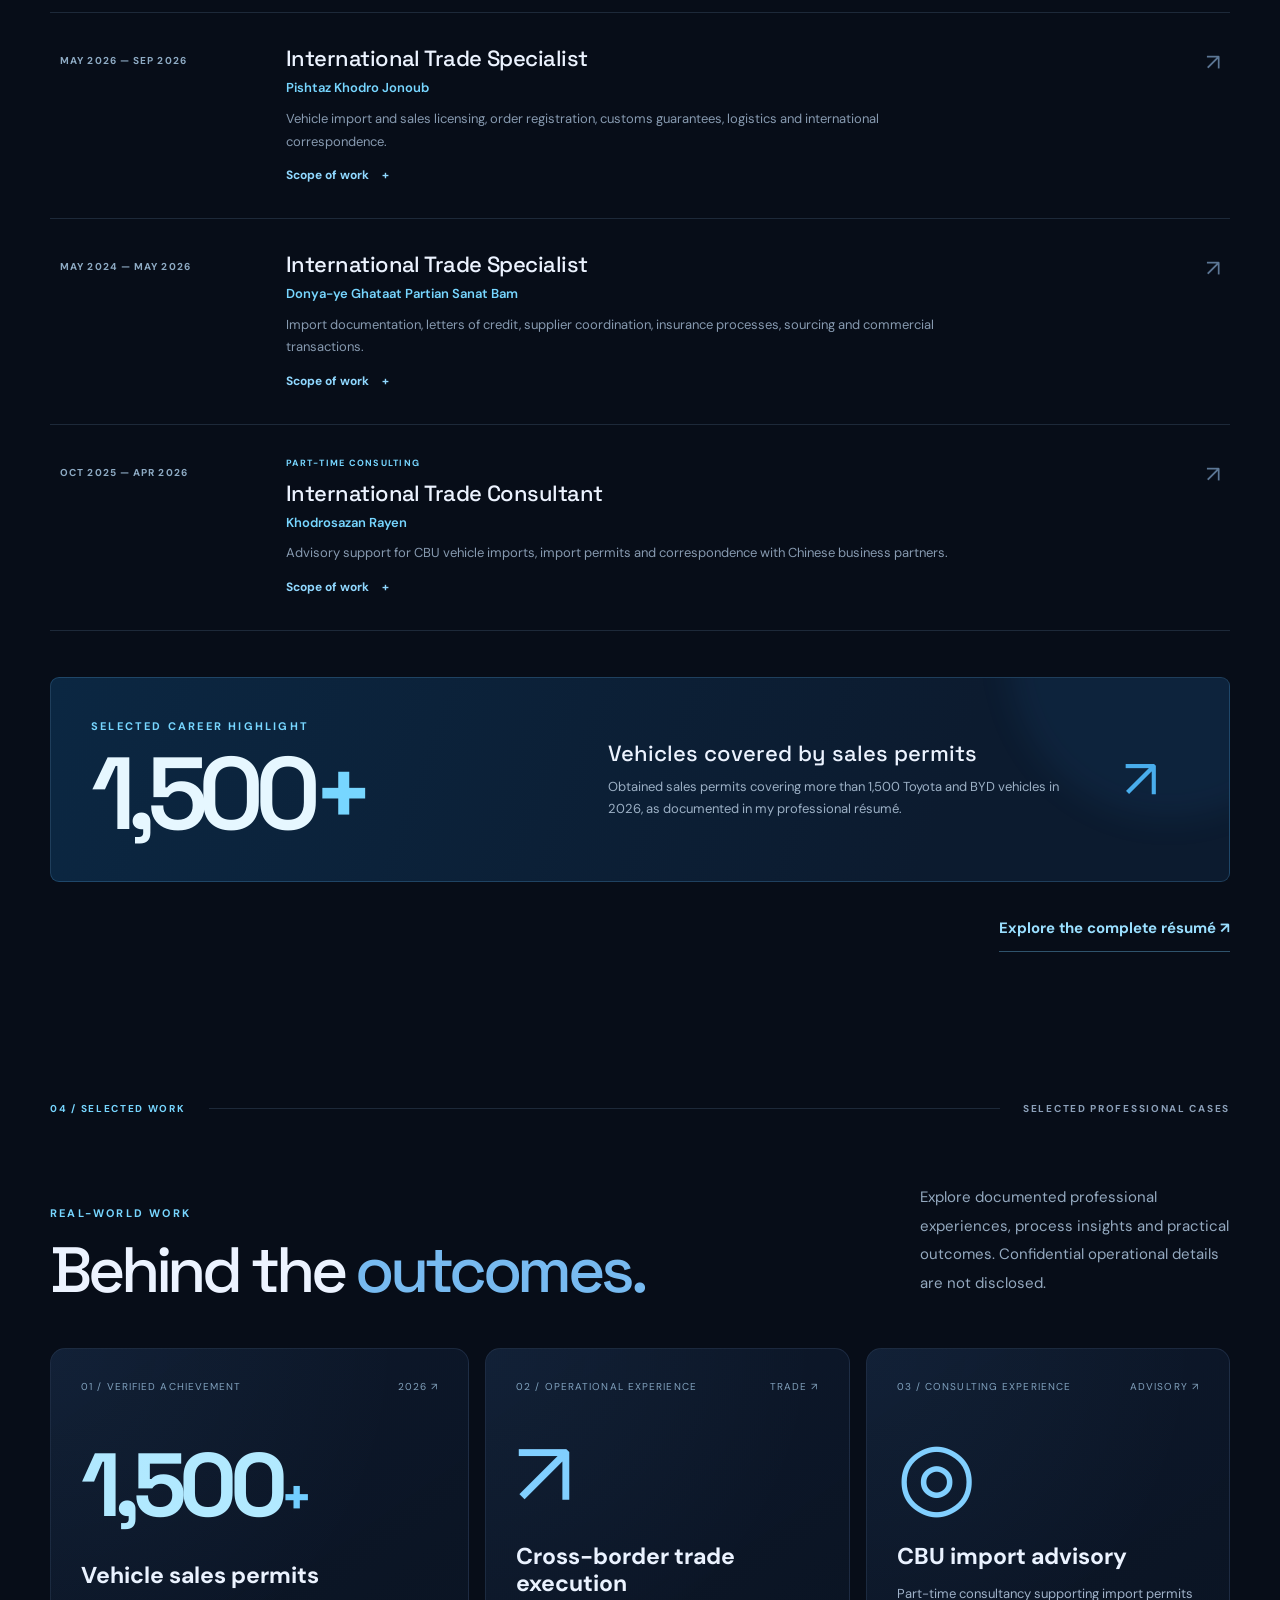
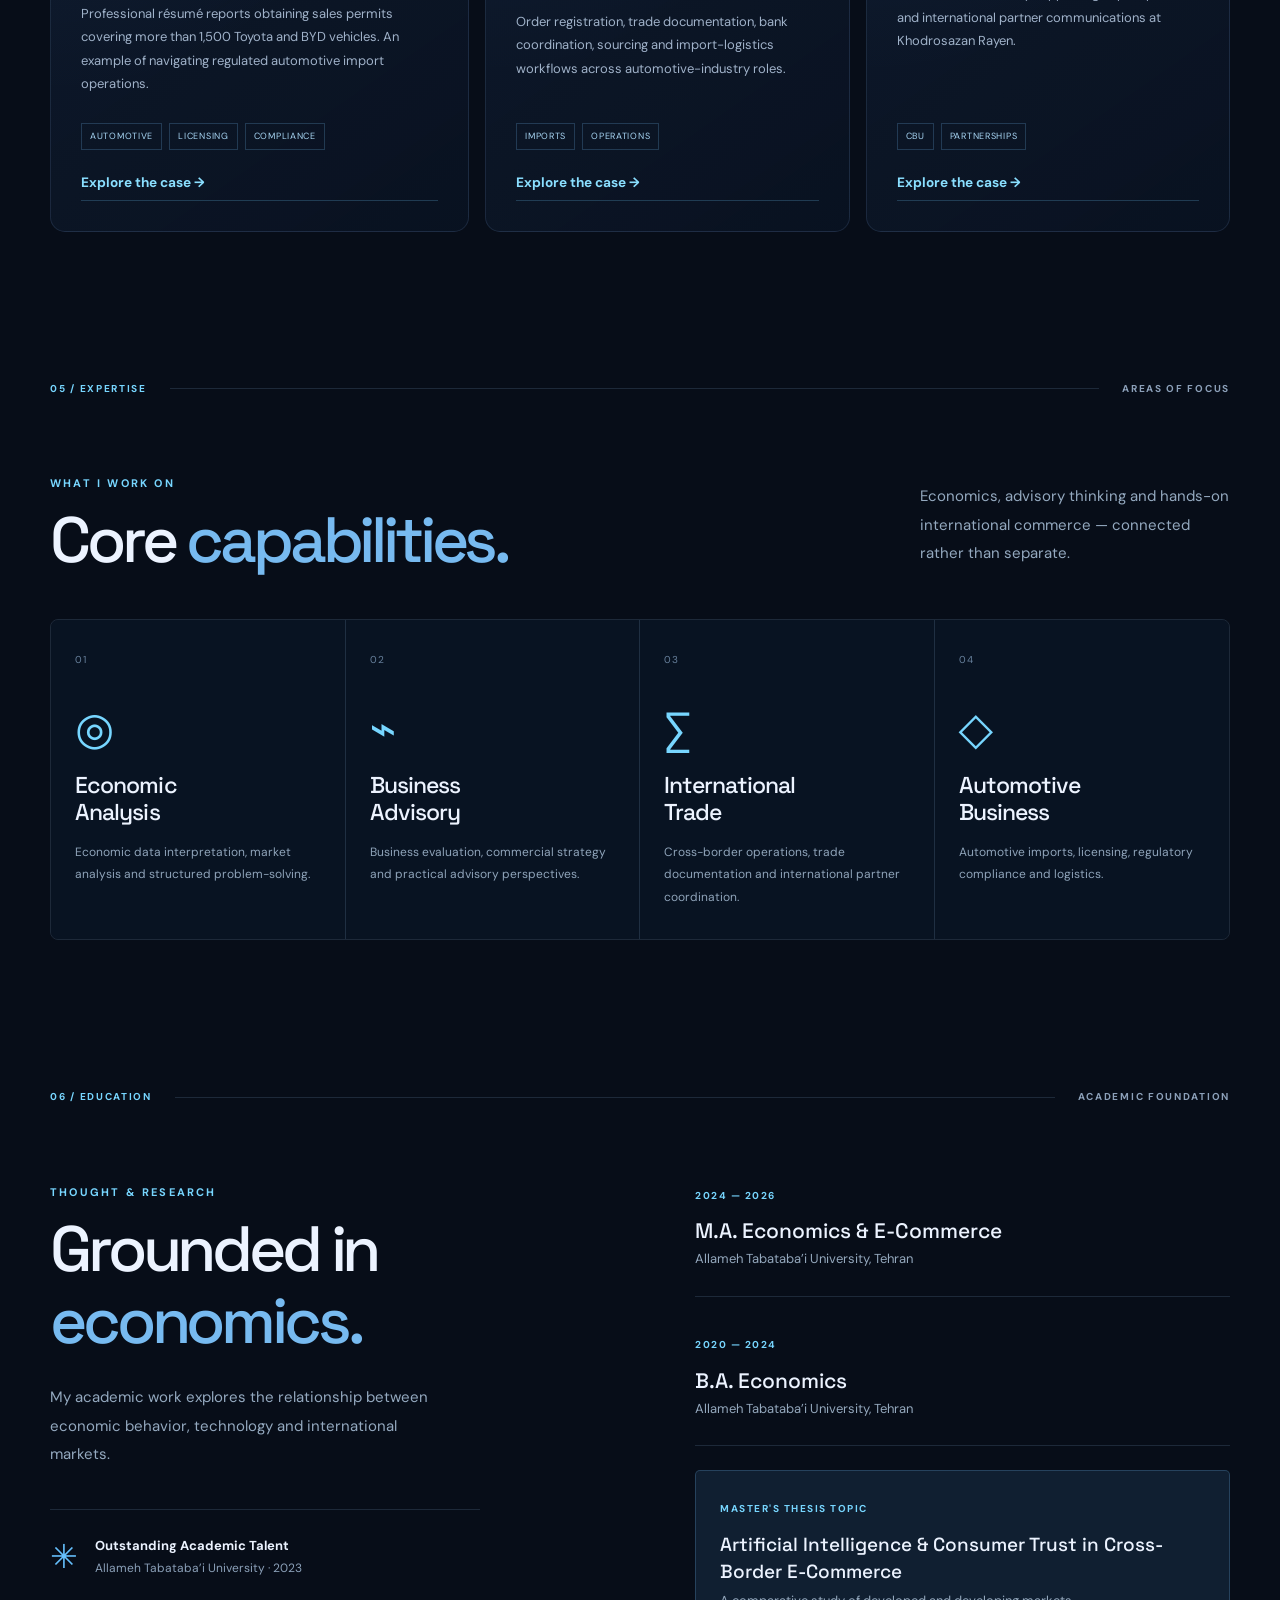
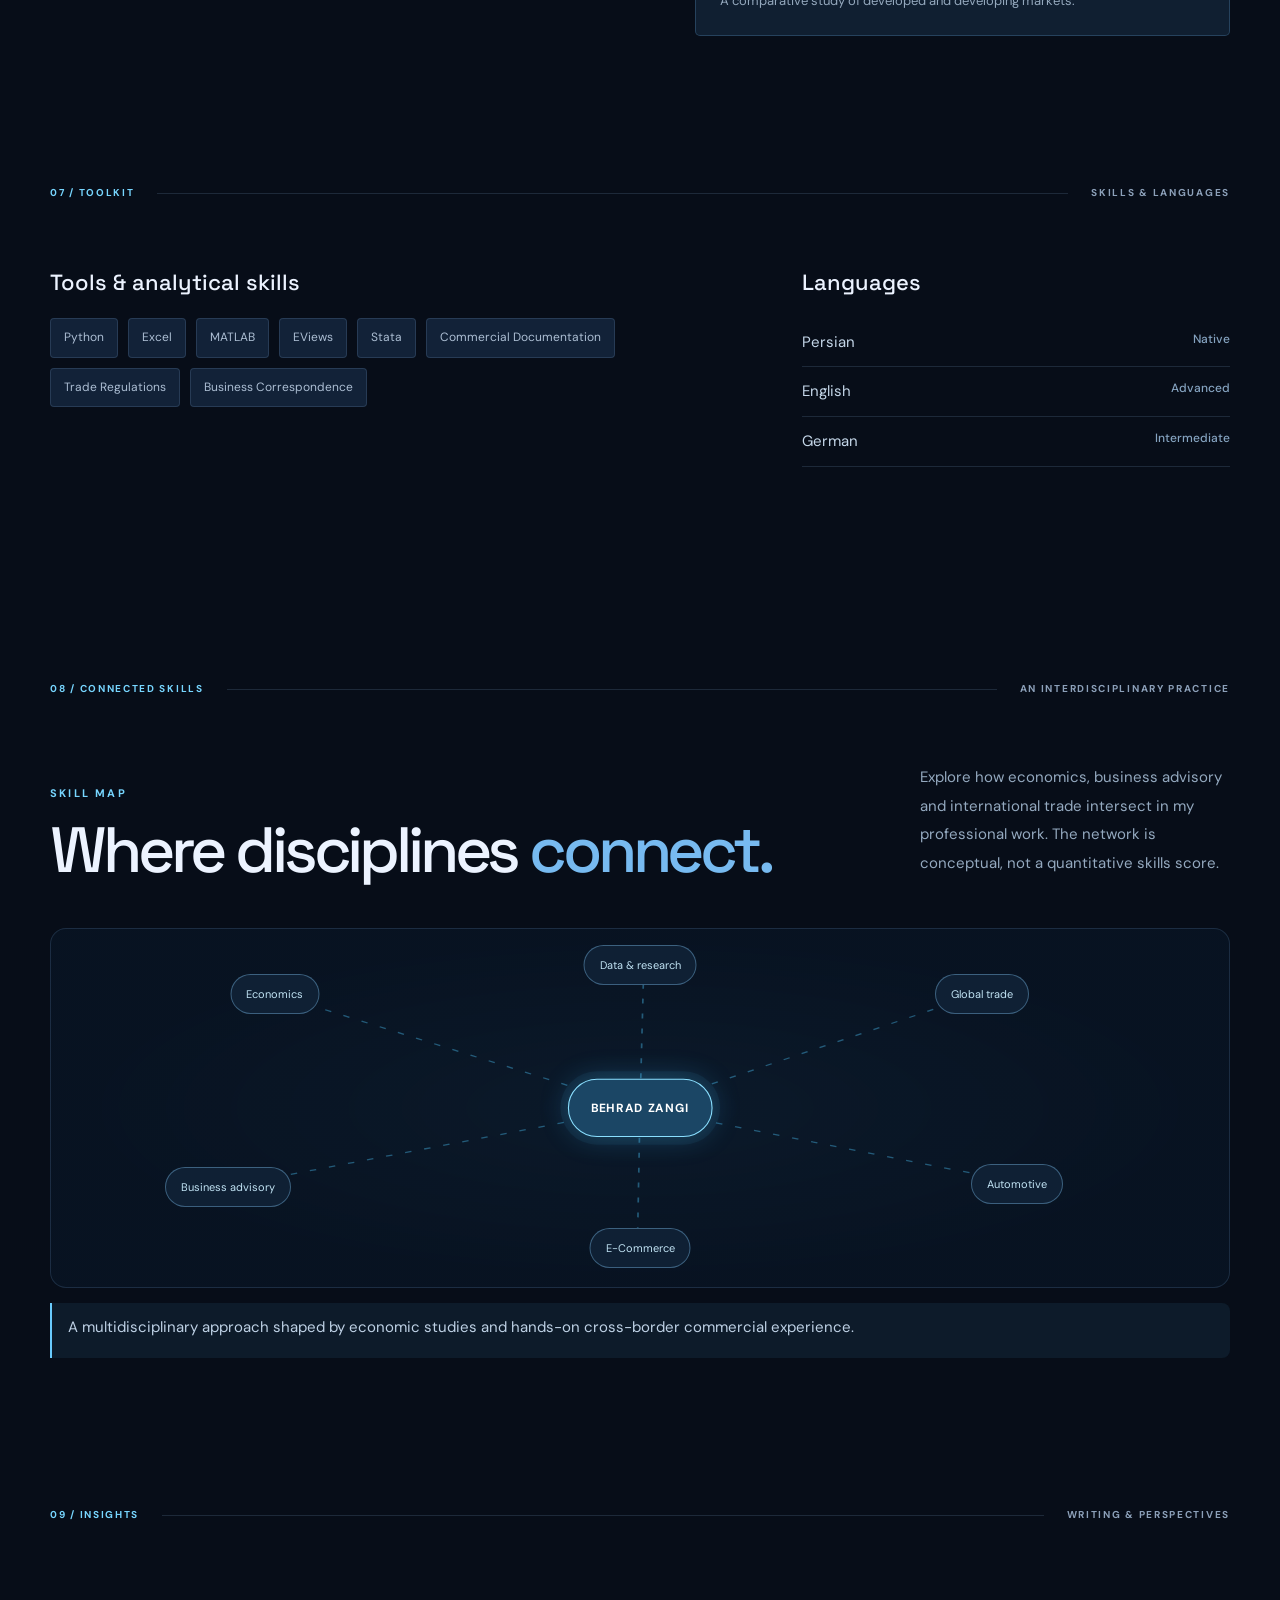
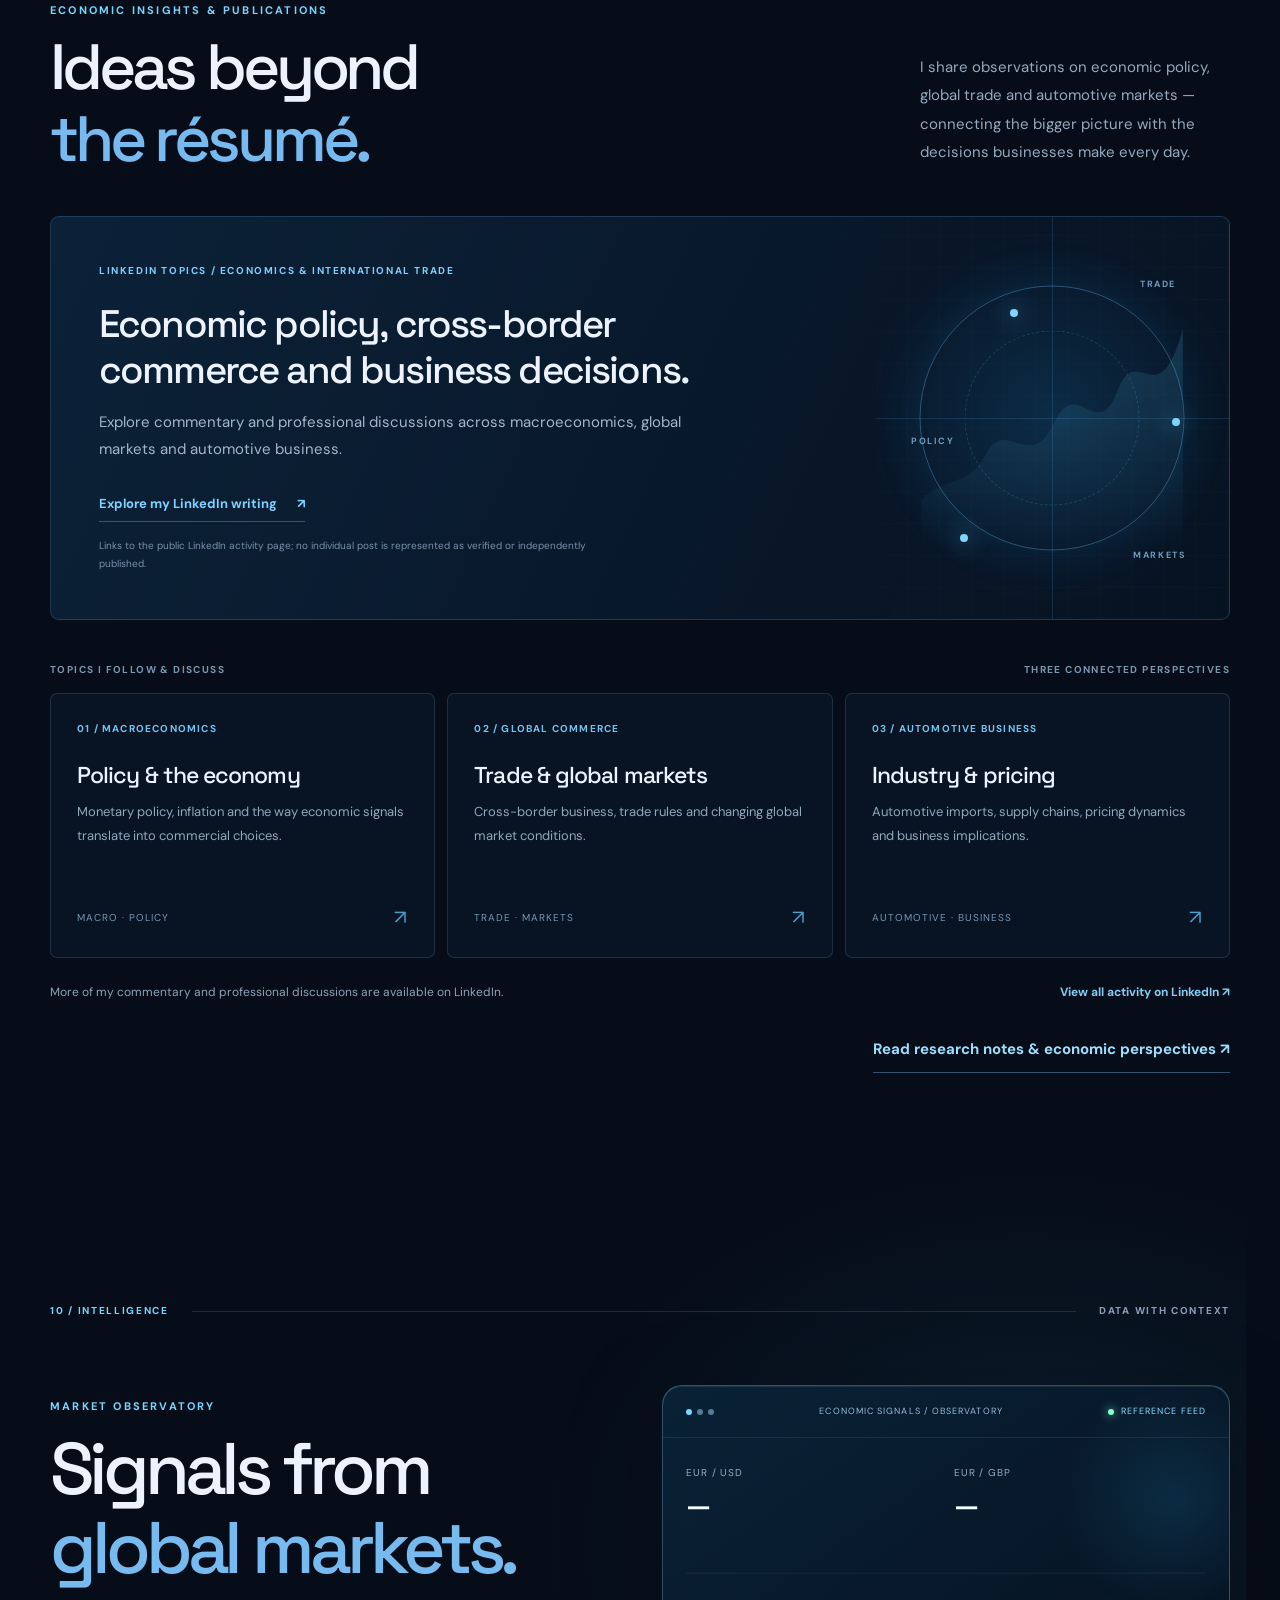
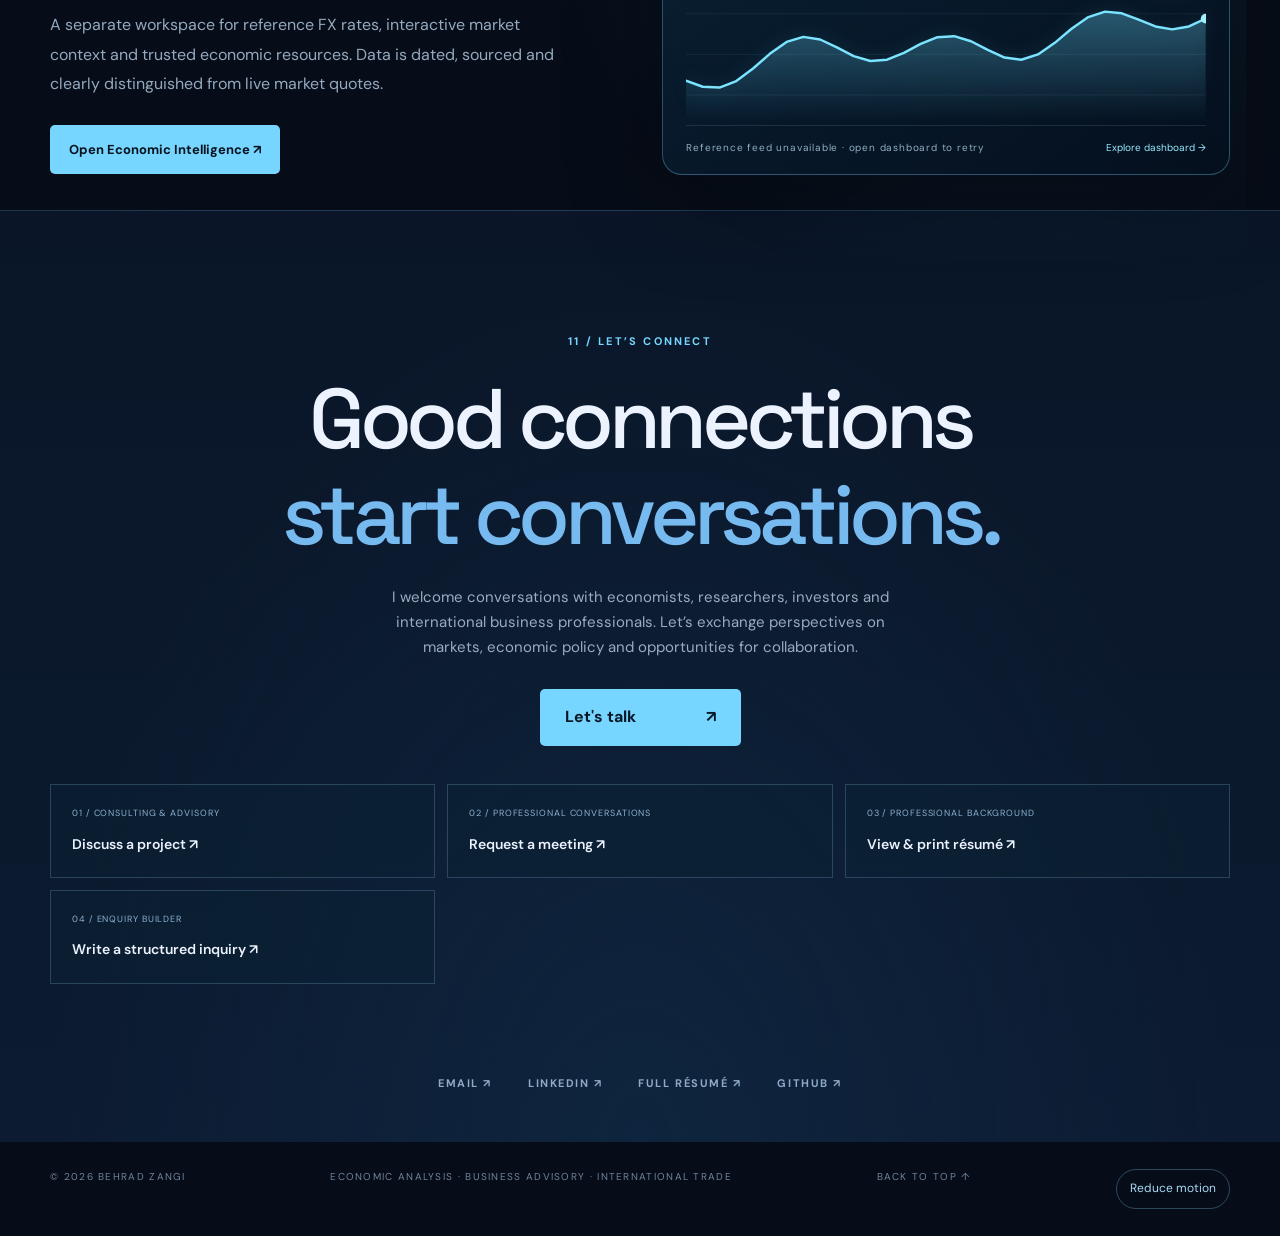
==== commit 5d7bc0ff: "Add files via upload" ====
--- a/index.html
+++ b/index.html
@@ -8,7 +8,7 @@
 <link href="https://behradzangi.github.io/" rel="canonical"/><link href="favicon.svg" rel="icon" type="image/svg+xml"/><link href="https://fonts.googleapis.com" rel="preconnect"/><link crossorigin="" href="https://fonts.gstatic.com" rel="preconnect"/><link href="https://fonts.googleapis.com/css2?family=DM+Sans:wght@400;500;600;700&amp;family=Space+Grotesk:wght@400;500;600;700&amp;display=swap" rel="stylesheet"/><link href="styles.css" rel="stylesheet"/>
 <title>Behrad Zangi — Economic Analysis, Business Advisory &amp; International Trade</title>
 <script type="application/ld+json">{"@context":"https://schema.org","@type":"Person","name":"Behrad Zangi","url":"https://behradzangi.github.io/","image":"https://behradzangi.github.io/portrait.webp","jobTitle":"Senior International Trade Specialist","knowsAbout":["Economic Analysis","Business Consulting","International Trade","Automotive Imports","E-Commerce"],"sameAs":["https://www.linkedin.com/in/behradzangi","https://github.com/behradzangi"]}</script>
-<meta content="dark" name="color-scheme"/><meta content="Behrad Zangi Portfolio" name="application-name"/><link as="image" href="portrait.webp" rel="preload" type="image/webp"/><link href="v20.css" rel="stylesheet"/><link href="upgrade-v23.css" rel="stylesheet"/></head>
+<meta content="dark" name="color-scheme"/><meta content="Behrad Zangi Portfolio" name="application-name"/><link as="image" href="portrait.webp" rel="preload" type="image/webp"/><link href="v20.css" rel="stylesheet"/><link href="upgrade-v23.css" rel="stylesheet"/><link href="language.css" rel="stylesheet"/></head>
 <body>
 <a class="skip" href="#main">Skip to content</a><canvas aria-hidden="true" id="particles"></canvas><div aria-hidden="true" class="grain"></div>
 <div aria-hidden="true" class="scroll-progress"></div><header class="site-header"><a aria-label="Behrad Zangi home" class="wordmark" href="#top"><span class="mark">BZ<span class="mark-dot">.</span></span><span class="wordmark-sub">BEHRAD ZANGI</span></a><nav aria-label="Main navigation" class="nav" id="nav"><a href="#about">About</a><a href="#experience">Experience</a><a href="#projects">Projects</a><a href="cases.html">Case studies</a><a href="#advisory">Advisory</a><a href="insights.html">Insights</a><a href="intelligence.html">Intelligence</a></nav><a class="header-cta" href="#contact">Let's connect <span aria-hidden="true">↗</span></a><button aria-controls="nav" aria-expanded="false" aria-label="Toggle navigation" class="menu-toggle" type="button"><span></span><span></span></button></header>
@@ -50,4 +50,4 @@
 <div class="section-bottom-link"><a href="insights.html">Read research notes &amp; economic perspectives <span>↗</span></a></div></section>
 <section class="section wrap market-preview" id="market"><div class="section-head"><span class="section-no">10 / INTELLIGENCE</span><span class="hairline"></span><span class="section-aside">DATA WITH CONTEXT</span></div><div class="market-preview-grid"><div><p class="section-kicker">MARKET OBSERVATORY</p><h2>Signals from<br/><em>global markets.</em></h2><p class="section-intro">A separate workspace for reference FX rates, interactive market context and trusted economic resources. Data is dated, sourced and clearly distinguished from live market quotes.</p><a class="btn primary" href="intelligence.html">Open Economic Intelligence ↗</a></div><div aria-label="Animated economic data visualization" class="market-console"><div class="mc-top"><div aria-hidden="true" class="mc-lights"><i></i><i></i><i></i></div><span>ECONOMIC SIGNALS / OBSERVATORY</span><span class="mc-active"><b></b> REFERENCE FEED</span></div><div class="mc-display"><div class="mc-metrics"><div><span>EUR / USD</span><strong id="preview-eurusd">—</strong></div><div><span>EUR / GBP</span><strong id="preview-eurgbp">—</strong></div></div><svg aria-label="Decorative animated chart visualization; actual reference values above are sourced" id="preview-chart" role="img" viewbox="0 0 640 230"><defs><lineargradient id="mcGradient" x1="0" x2="0" y1="0" y2="1"><stop offset="0" stop-color="#6ddfff" stop-opacity=".3"></stop><stop offset="1" stop-color="#6ddfff" stop-opacity="0"></stop></lineargradient></defs><g class="mc-guides"><path d="M0 45H640 M0 95H640 M0 145H640 M0 195H640"></path></g><path fill="url(#mcGradient)" id="mc-area"></path><path fill="none" id="mc-line" stroke="#7be5ff" stroke-linecap="round" stroke-linejoin="round" stroke-width="3"></path><circle cx="600" cy="80" fill="#a3f1ff" id="mc-dot" r="6"></circle></svg><div class="mc-bottom"><span id="preview-date">Sourced daily reference FX · loading</span><a href="intelligence.html">Explore dashboard →</a></div></div><div aria-hidden="true" class="mc-glow"></div></div></div></section><section class="contact-section" id="contact"><div class="wrap contact-inner"><div aria-hidden="true" class="contact-glow"></div><p class="section-kicker">11 / LET’S CONNECT</p><h2>Good connections<br/><em>start conversations.</em></h2><p>I welcome conversations with economists, researchers, investors and international business professionals. Let’s exchange perspectives on markets, economic policy and opportunities for collaboration.</p><a class="big-email" href="mailto:behradzangi80@gmail.com">Let's talk <span>↗</span></a><div class="contact-options"><a href="mailto:behradzangi80@gmail.com?subject=Business%20advisory%20inquiry"><span>01 / CONSULTING &amp; ADVISORY</span><strong>Discuss a project ↗</strong></a><a href="mailto:behradzangi80@gmail.com?subject=Professional%20meeting%20request"><span>02 / PROFESSIONAL CONVERSATIONS</span><strong>Request a meeting ↗</strong></a><a href="resume.html"><span>03 / PROFESSIONAL BACKGROUND</span><strong>View &amp; print résumé ↗</strong></a><a href="contact.html"><span>04 / ENQUIRY BUILDER</span><strong>Write a structured inquiry ↗</strong></a></div><div class="contact-footer"><a href="mailto:behradzangi80@gmail.com">EMAIL ↗</a><a href="https://www.linkedin.com/in/behradzangi" rel="noopener noreferrer" target="_blank">LINKEDIN ↗</a><a href="resume.html">FULL RÉSUMÉ ↗</a><a href="https://github.com/behradzangi" rel="noopener noreferrer" target="_blank">GITHUB ↗</a></div></div></section>
 </main><footer class="footer wrap"><span>© <span id="year">2026</span> BEHRAD ZANGI</span><span>ECONOMIC ANALYSIS · BUSINESS ADVISORY · INTERNATIONAL TRADE</span><a href="#top">BACK TO TOP ↑</a><button aria-pressed="false" class="motion-control" id="motion-control" type="button">Reduce motion</button></footer><script defer="" src="script.js"></script>
-<aside aria-label="Portfolio guide" class="guide" id="portfolio-guide"><button aria-controls="guide-dialog" aria-expanded="false" class="guide-launch" id="guide-launch">✦ <span>Ask about my work</span></button><section aria-label="Interactive portfolio guide" class="guide-dialog" hidden="" id="guide-dialog"><div class="guide-head"><div><strong>Portfolio Guide</strong><small>Explore verified professional information</small></div><button aria-label="Close portfolio guide" id="guide-close">×</button></div><div aria-live="polite" class="guide-log" id="guide-log" role="log"><p class="guide-bubble">Hi! I can guide you through Behrad’s experience, economic interests, qualifications and contact options. Choose a topic below.</p></div><div class="guide-prompts"><button data-question="experience">Experience</button><button data-question="advisory">Advisory</button><button data-question="education">Education</button><button data-question="contact">Contact</button></div><form id="guide-form"><label class="sr-only" for="guide-question">Ask a question about this portfolio</label><input autocomplete="off" id="guide-question" maxlength="180" placeholder="Ask about experience or skills…"/><button aria-label="Send question" type="submit">↗</button></form><small class="guide-note">Local, pre-written portfolio guide — not a generative AI service. No messages are sent to a server.</small></section></aside><script defer="True" src="enhancements.js"></script><script defer="True" src="v20.js"></script><script defer="True" src="market-preview-v23.js"></script></body></html>
+<aside aria-label="Portfolio guide" class="guide" id="portfolio-guide"><button aria-controls="guide-dialog" aria-expanded="false" class="guide-launch" id="guide-launch">✦ <span>Ask about my work</span></button><section aria-label="Interactive portfolio guide" class="guide-dialog" hidden="" id="guide-dialog"><div class="guide-head"><div><strong>Portfolio Guide</strong><small>Explore verified professional information</small></div><button aria-label="Close portfolio guide" id="guide-close">×</button></div><div aria-live="polite" class="guide-log" id="guide-log" role="log"><p class="guide-bubble">Hi! I can guide you through Behrad’s experience, economic interests, qualifications and contact options. Choose a topic below.</p></div><div class="guide-prompts"><button data-question="experience">Experience</button><button data-question="advisory">Advisory</button><button data-question="education">Education</button><button data-question="contact">Contact</button></div><form id="guide-form"><label class="sr-only" for="guide-question">Ask a question about this portfolio</label><input autocomplete="off" id="guide-question" maxlength="180" placeholder="Ask about experience or skills…"/><button aria-label="Send question" type="submit">↗</button></form><small class="guide-note">Local, pre-written portfolio guide — not a generative AI service. No messages are sent to a server.</small></section></aside><script defer="True" src="enhancements.js"></script><script defer="True" src="v20.js"></script><script defer="True" src="market-preview-v23.js"></script><script defer="True" src="language.js"></script></body></html>
--- a/language.css
+++ b/language.css
@@ -0,0 +1,23 @@
+
+/* Bilingual Persian / English language switch */
+@import url('https://fonts.googleapis.com/css2?family=Vazirmatn:wght@400;500;600;700;800&display=swap');
+.language-toggle{display:inline-flex;align-items:center;gap:.45rem;justify-content:center;min-width:68px;padding:.56rem .74rem;background:rgba(16,36,61,.76);color:#d9f4ff;border:1px solid rgba(132,214,250,.48);border-radius:999px;font:700 .78rem/1 'DM Sans',sans-serif;letter-spacing:.06em;cursor:pointer;transition:background .2s,box-shadow .2s,transform .2s;white-space:nowrap;flex-shrink:0;z-index:20}
+.language-toggle:hover,.language-toggle:focus-visible{background:rgba(60,118,148,.44);box-shadow:0 0 0 3px rgba(86,182,241,.17);transform:translateY(-1px)}
+.language-toggle .lang-icon{font-size:1rem;color:#77d6ff}
+.site-header>.language-toggle,.sub-header>.language-toggle{margin-inline-start:auto}
+.resume-head>.language-toggle{margin-inline-start:1rem}
+html[dir=rtl] body{font-family:'Vazirmatn',Tahoma,sans-serif;text-align:right}
+html[dir=rtl] :is(h1,h2,h3,h4,p,li,button,nav,a,span,small,label,input,textarea,select){font-family:inherit}
+html[dir=rtl] :is(.wordmark,.mark,.mark-dot,.fx-chart-kpis strong,.data-card strong,.fx-result strong,.chart-axis,.fx-convert-fields select){font-family:'DM Sans',sans-serif}
+html[dir=rtl] :is(.hero-name,.hero h1,h1,h2,h3){letter-spacing:normal;line-height:1.55}
+html[dir=rtl] :is(.nav,.site-nav,.sub-header nav){direction:rtl}
+html[dir=rtl] .hero-orbit,html[dir=rtl] .orbital-scene,html[dir=rtl] .hero-visual,html[dir=rtl] .geo-lines{direction:ltr}
+html[dir=rtl] :is(.data-card strong,.chart-panel svg,.fx-chart-kpis strong,.fx-result strong,#fx-converted,#fx-chart,.fx-convert-fields input){direction:ltr;text-align:left}
+html[dir=rtl] input[type=email]{direction:ltr;text-align:left}
+html[dir=rtl] .data-card-grid{direction:ltr}html[dir=rtl] .data-card{direction:rtl}
+html[dir=rtl] .chart-range{direction:ltr}
+html[dir=rtl] .language-toggle{direction:ltr;font-family:'DM Sans',sans-serif}
+html[dir=rtl] .section-no,html[dir=rtl] .section-kicker{letter-spacing:normal}
+html[dir=rtl] .sub-header,html[dir=rtl] .site-header{gap:12px}
+@media(max-width:850px){.language-toggle{min-width:53px;padding:.5rem .6rem}.sub-header>.language-toggle{margin-inline-start:0}}
+@media print{.language-toggle{display:none!important}}
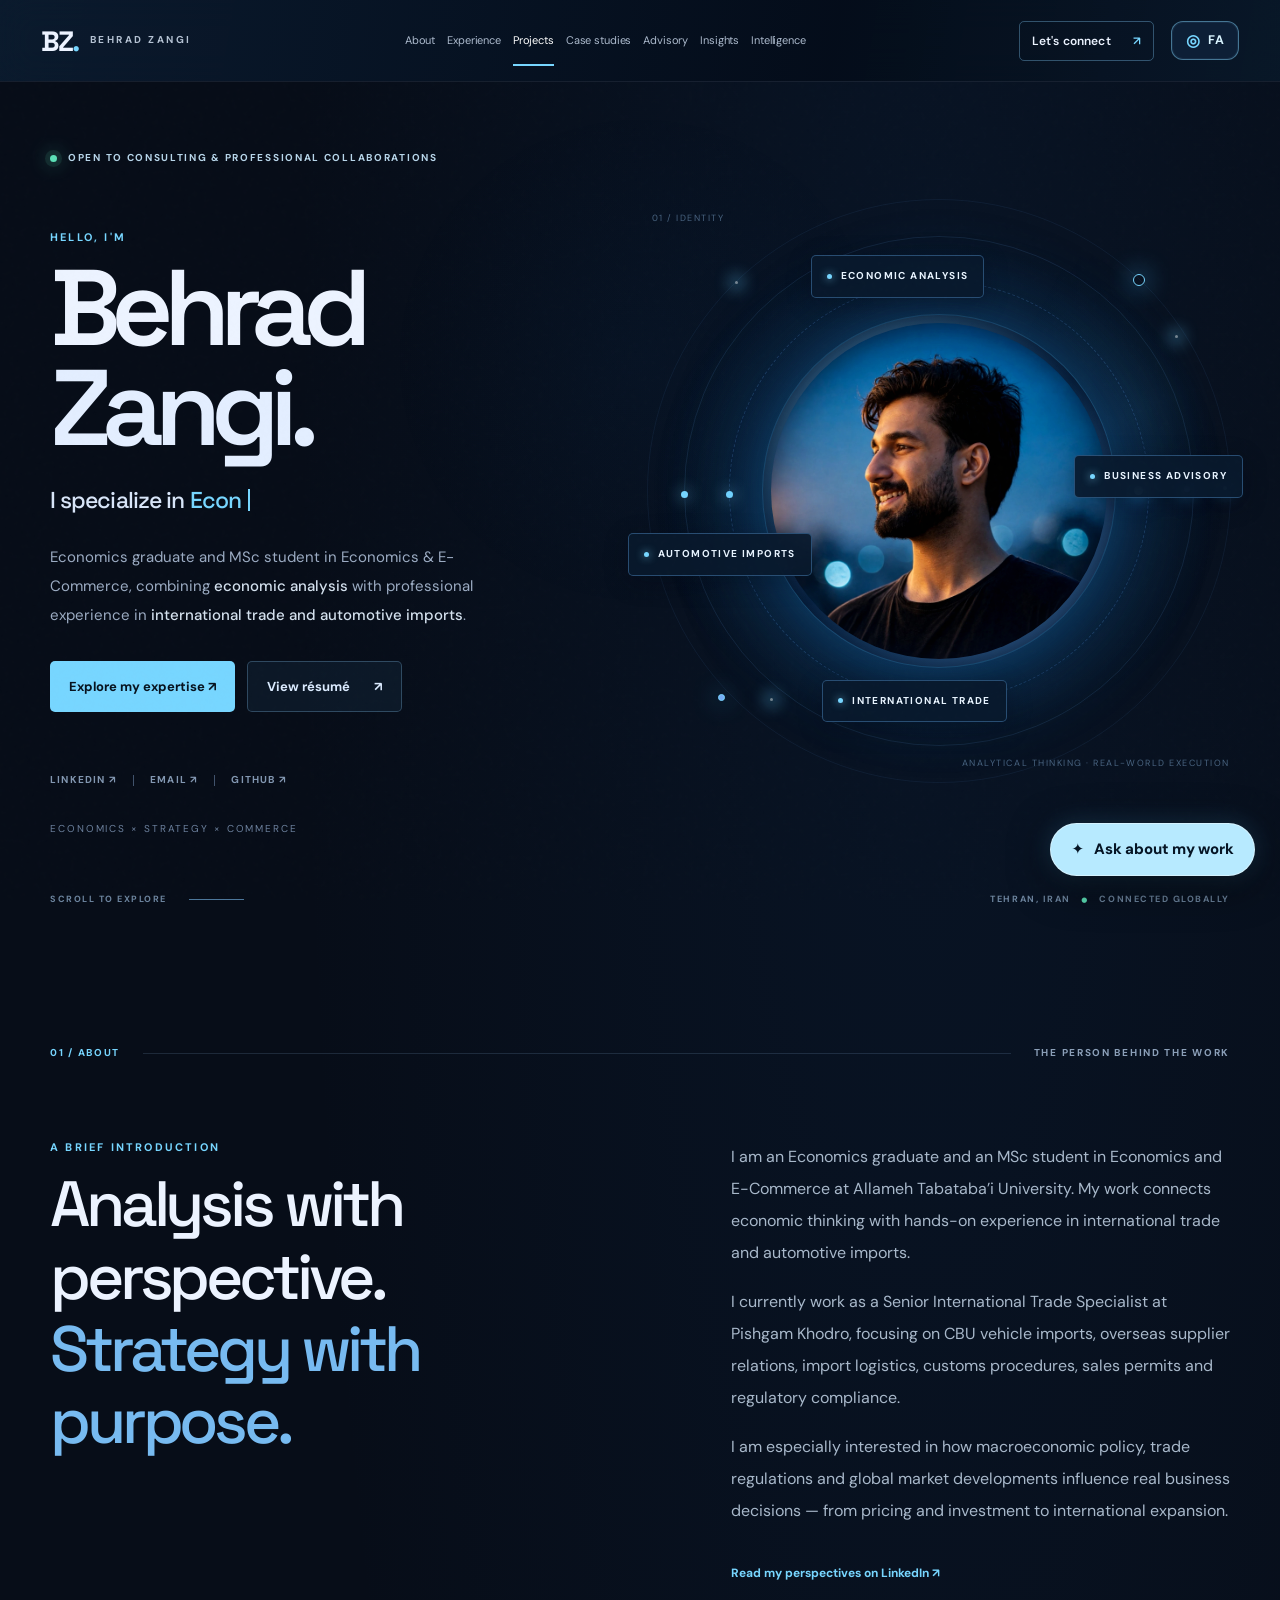
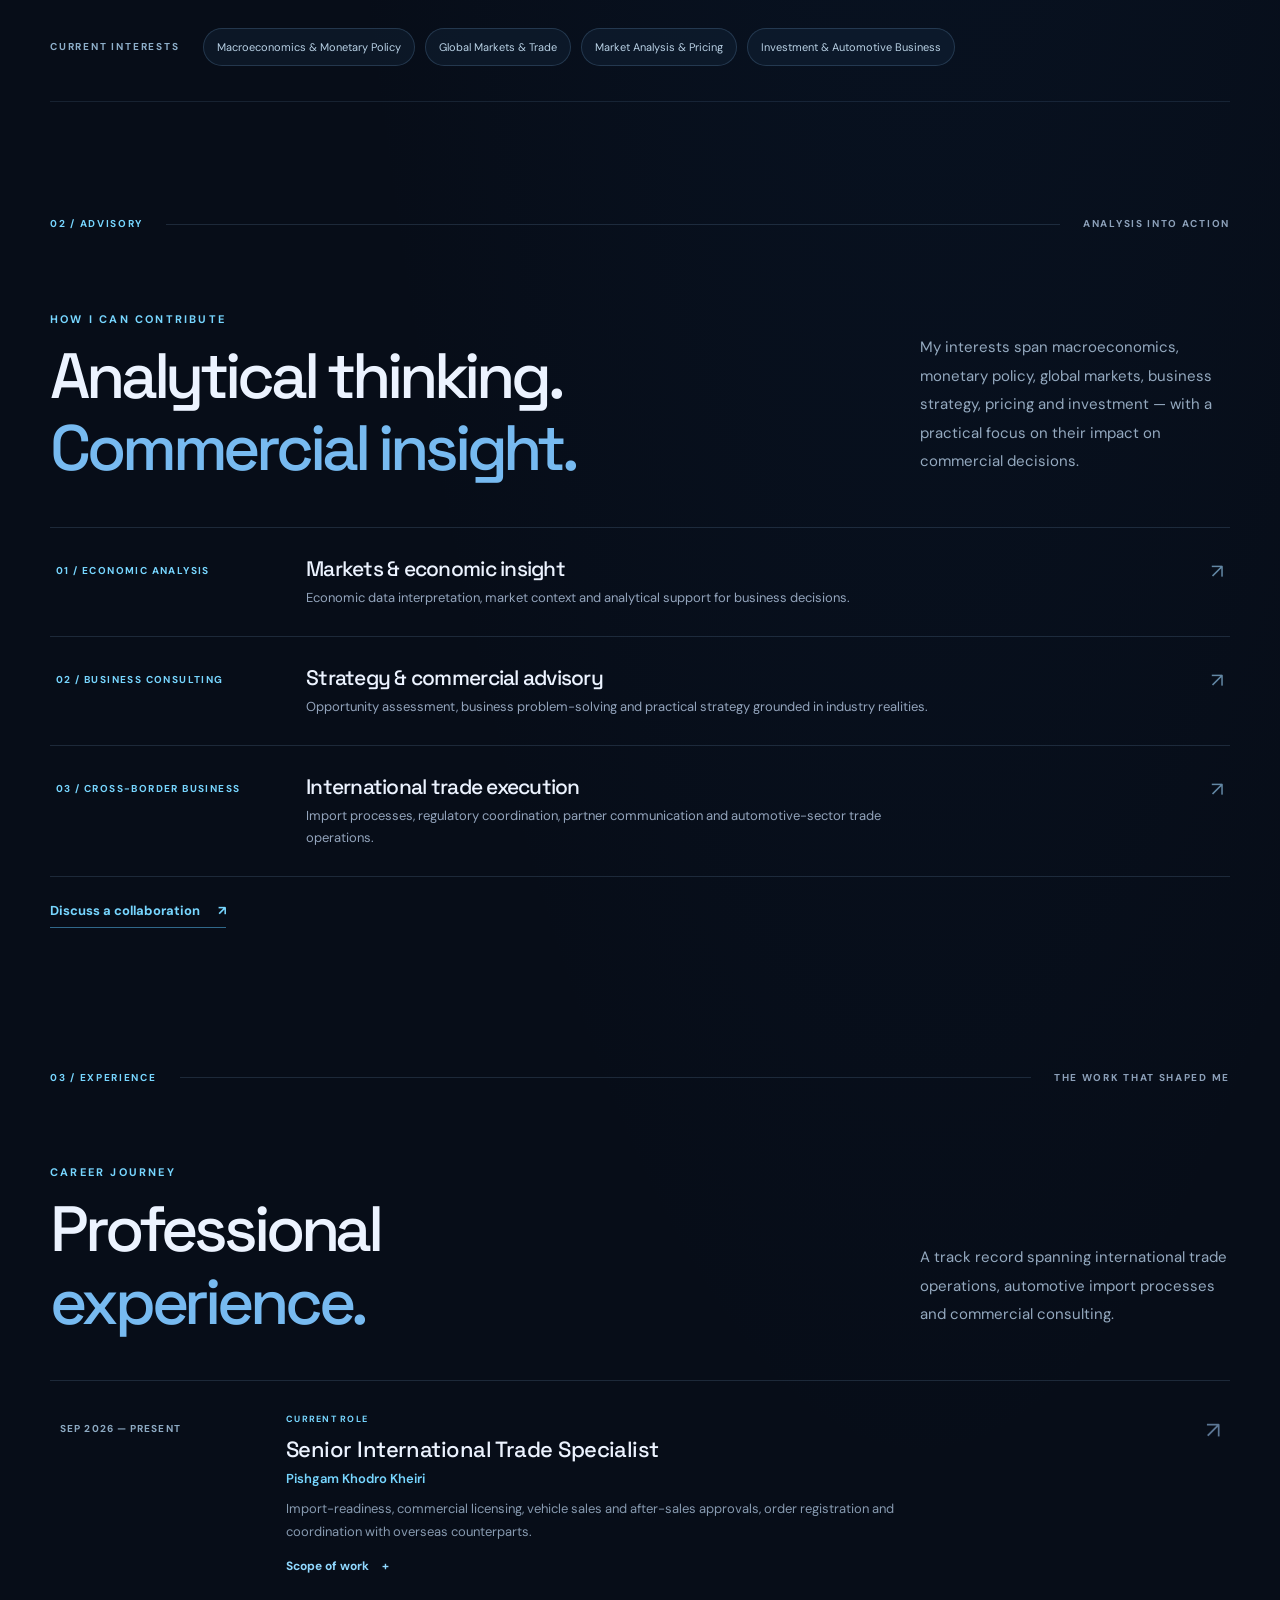
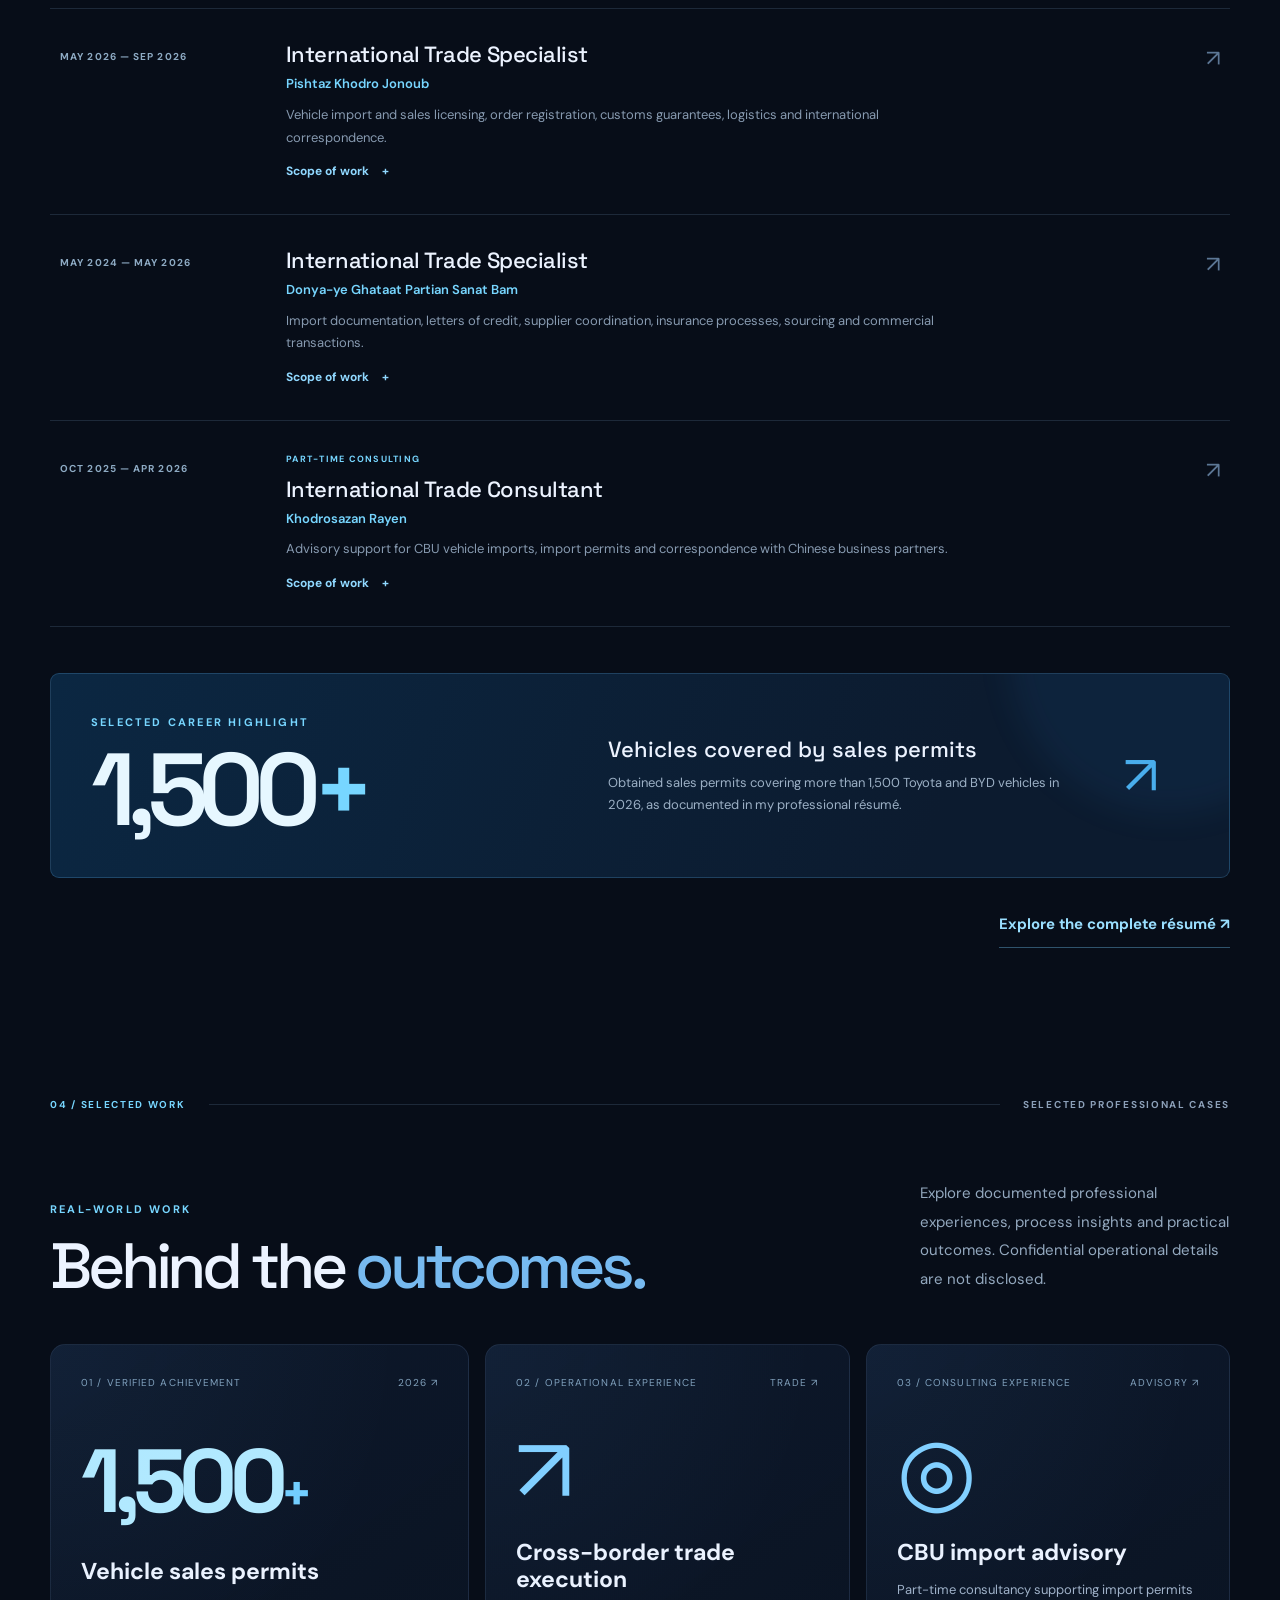
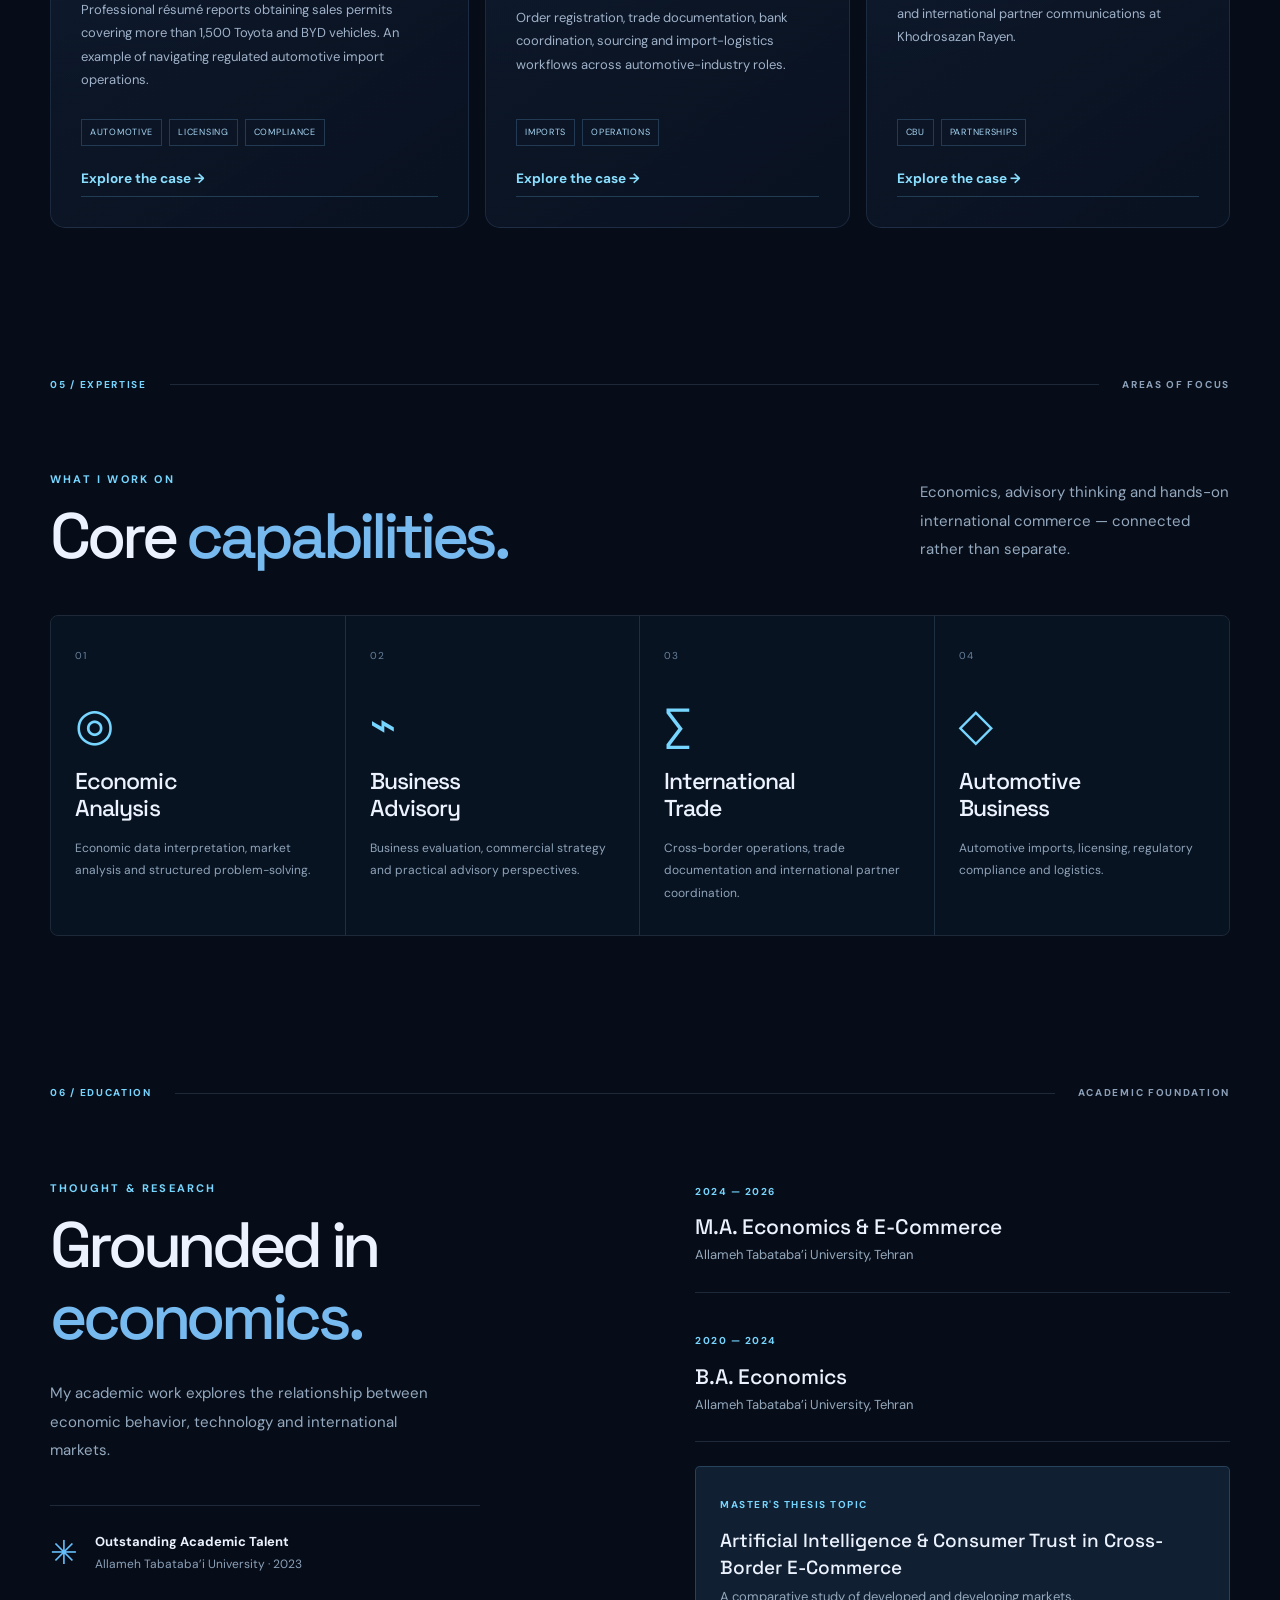
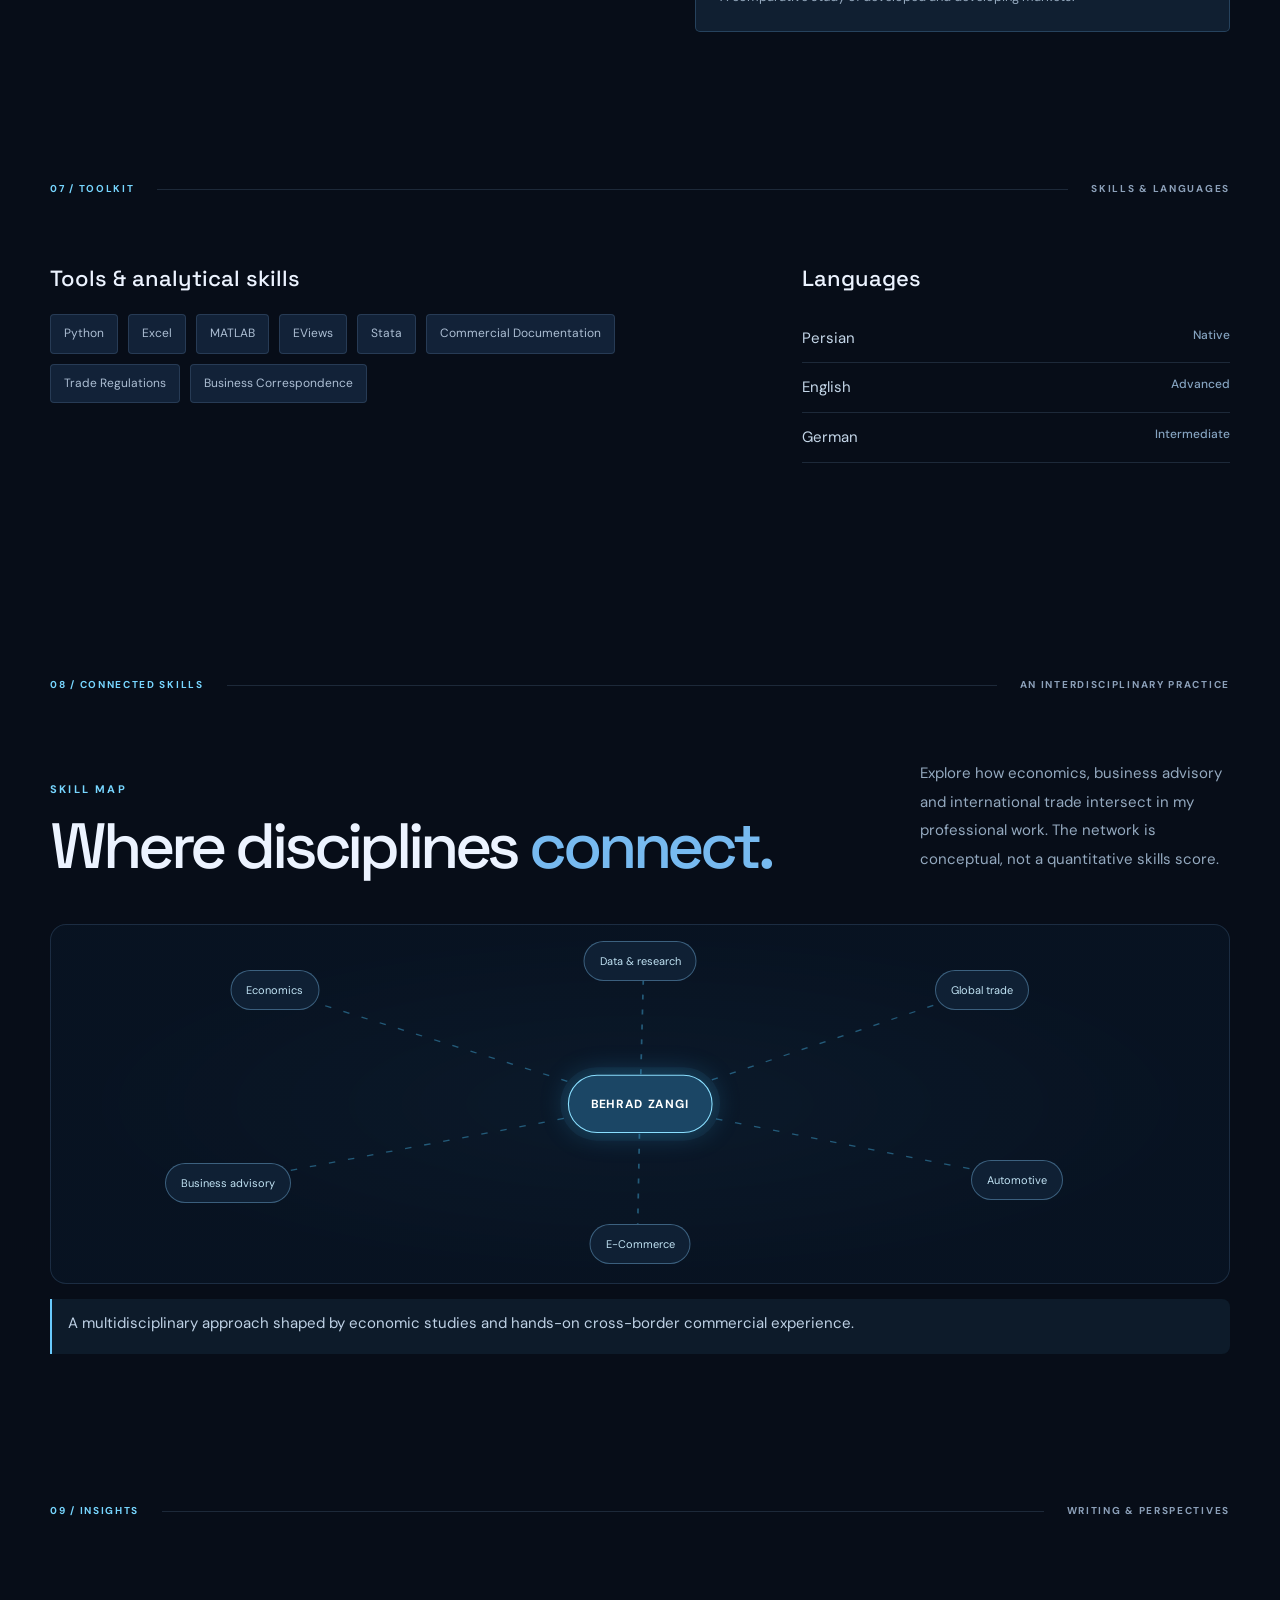
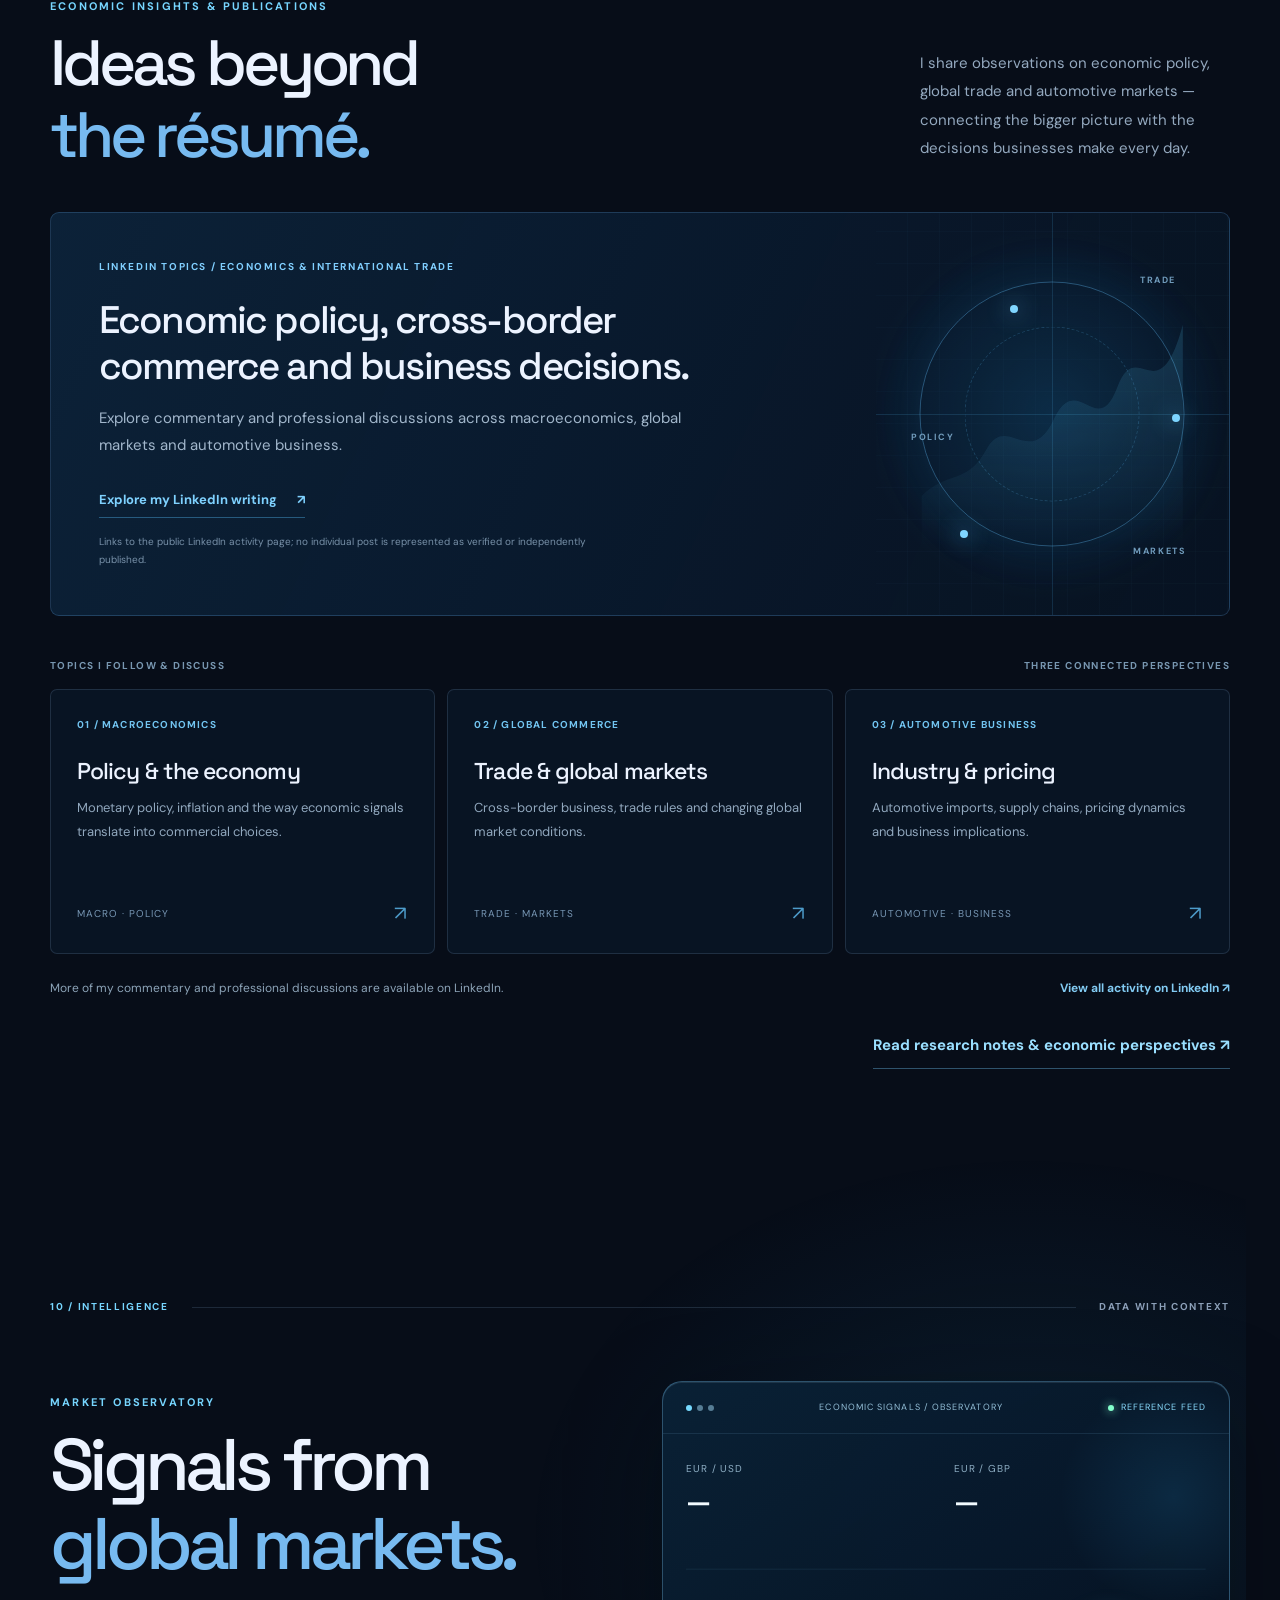
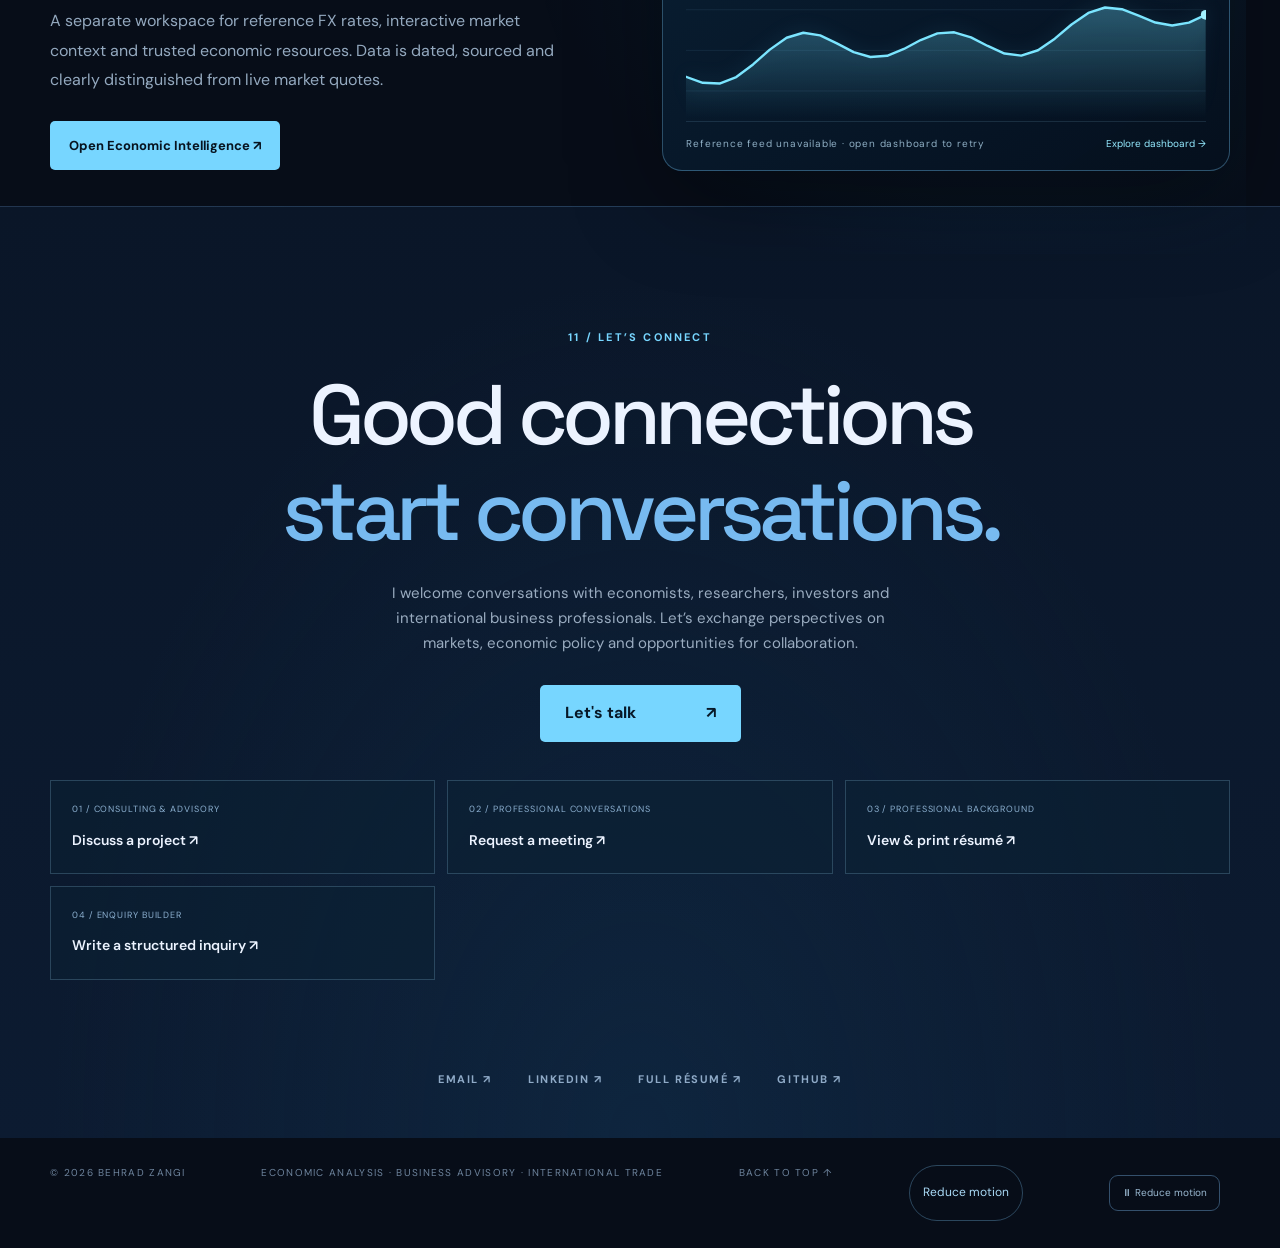
==== commit 8250e369: "Add files via upload" ====
--- a/index.html
+++ b/index.html
@@ -8,10 +8,10 @@
 <link href="https://behradzangi.github.io/" rel="canonical"/><link href="favicon.svg" rel="icon" type="image/svg+xml"/><link href="https://fonts.googleapis.com" rel="preconnect"/><link crossorigin="" href="https://fonts.gstatic.com" rel="preconnect"/><link href="https://fonts.googleapis.com/css2?family=DM+Sans:wght@400;500;600;700&amp;family=Space+Grotesk:wght@400;500;600;700&amp;display=swap" rel="stylesheet"/><link href="styles.css" rel="stylesheet"/>
 <title>Behrad Zangi — Economic Analysis, Business Advisory &amp; International Trade</title>
 <script type="application/ld+json">{"@context":"https://schema.org","@type":"Person","name":"Behrad Zangi","url":"https://behradzangi.github.io/","image":"https://behradzangi.github.io/portrait.webp","jobTitle":"Senior International Trade Specialist","knowsAbout":["Economic Analysis","Business Consulting","International Trade","Automotive Imports","E-Commerce"],"sameAs":["https://www.linkedin.com/in/behradzangi","https://github.com/behradzangi"]}</script>
-<meta content="dark" name="color-scheme"/><meta content="Behrad Zangi Portfolio" name="application-name"/><link as="image" href="portrait.webp" rel="preload" type="image/webp"/><link href="v20.css" rel="stylesheet"/><link href="upgrade-v23.css" rel="stylesheet"/><link href="language.css" rel="stylesheet"/></head>
+<meta content="dark" name="color-scheme"/><meta content="Behrad Zangi Portfolio" name="application-name"/><link as="image" href="portrait.webp" rel="preload" type="image/webp"/><link href="v20.css" rel="stylesheet"/><link href="upgrade-v23.css" rel="stylesheet"/><link href="language.css" rel="stylesheet"/><link href="motion-v25.css" rel="stylesheet"/></head>
 <body>
 <a class="skip" href="#main">Skip to content</a><canvas aria-hidden="true" id="particles"></canvas><div aria-hidden="true" class="grain"></div>
-<div aria-hidden="true" class="scroll-progress"></div><header class="site-header"><a aria-label="Behrad Zangi home" class="wordmark" href="#top"><span class="mark">BZ<span class="mark-dot">.</span></span><span class="wordmark-sub">BEHRAD ZANGI</span></a><nav aria-label="Main navigation" class="nav" id="nav"><a href="#about">About</a><a href="#experience">Experience</a><a href="#projects">Projects</a><a href="cases.html">Case studies</a><a href="#advisory">Advisory</a><a href="insights.html">Insights</a><a href="intelligence.html">Intelligence</a></nav><a class="header-cta" href="#contact">Let's connect <span aria-hidden="true">↗</span></a><button aria-controls="nav" aria-expanded="false" aria-label="Toggle navigation" class="menu-toggle" type="button"><span></span><span></span></button></header>
+<div aria-hidden="true" class="scroll-progress"></div><header class="site-header"><a aria-label="Behrad Zangi home" class="wordmark" href="#top"><span class="mark">BZ<span class="mark-dot">.</span></span><span class="wordmark-sub">BEHRAD ZANGI</span></a><nav aria-label="Main navigation" class="nav" id="nav"><a href="#about">About</a><a href="#experience">Experience</a><a href="#projects">Projects</a><a href="cases.html">Case studies</a><a href="#advisory">Advisory</a><a href="insights.html">Insights</a><a href="intelligence.html">Intelligence</a></nav><div class="header-actions"><a class="header-cta" href="#contact">Let's connect <span aria-hidden="true">↗</span></a><button aria-controls="nav" aria-expanded="false" aria-label="Toggle navigation" class="menu-toggle" type="button"><span></span><span></span></button></div></header>
 <main id="main">
 <section aria-label="Introduction" class="hero wrap" id="top"><div class="hero-copy"><div class="status"><span class="status-light"></span> OPEN TO CONSULTING &amp; PROFESSIONAL COLLABORATIONS</div><p class="eyebrow">HELLO, I'M</p><h1>Behrad<br/><span>Zangi<span class="dot">.</span></span></h1><div class="type-line"><span class="type-prefix">I specialize in </span><span aria-live="off" id="typewriter">Economic Analysis</span><span aria-hidden="true" class="caret"></span></div><p class="hero-summary">Economics graduate and MSc student in Economics &amp; E-Commerce, combining <strong>economic analysis</strong> with professional experience in <strong>international trade and automotive imports</strong>.</p><div class="hero-actions"><a class="btn primary" href="#advisory">Explore my expertise ↗</a><a class="btn ghost" href="resume.html">View résumé <span>↗</span></a><a class="btn ghost secondary-cta" href="intelligence.html">Explore market intelligence ↗</a></div><div class="hero-social"><a href="https://www.linkedin.com/in/behradzangi" rel="noopener noreferrer" target="_blank">LINKEDIN ↗</a><span class="social-divider"></span><a href="mailto:behradzangi80@gmail.com">EMAIL ↗</a><span class="social-divider"></span><a href="https://github.com/behradzangi" rel="noopener noreferrer" target="_blank">GITHUB ↗</a></div></div>
 <div aria-label="Portrait of Behrad Zangi surrounded by animated areas of expertise" class="hero-art" data-tilt=""><div class="hero-halo"></div><div class="orbit orbit-1"></div><div class="orbit orbit-2"></div><div class="orbit orbit-3"></div><div class="orbit-pulse pulse-a"></div><div class="orbit-pulse pulse-b"></div><div class="portrait-shell"><img alt="Behrad Zangi smiling, wearing a black shirt against a blue evening background" fetchpriority="high" height="500" src="portrait.webp" width="500"/></div><a aria-label="ECONOMIC ANALYSIS — Markets · Policy · Pricing" class="orbital-tag tag-top" href="#advisory" title="Markets · Policy · Pricing"><span class="tag-dot"></span> ECONOMIC ANALYSIS</a><a aria-label="BUSINESS ADVISORY — Strategy · Opportunity assessment" class="orbital-tag tag-right" href="#advisory" title="Strategy · Opportunity assessment"><span class="tag-dot"></span> BUSINESS ADVISORY</a><a aria-label="INTERNATIONAL TRADE — Imports · Partner relations" class="orbital-tag tag-bottom" href="#experience" title="Imports · Partner relations"><span class="tag-dot"></span> INTERNATIONAL TRADE</a><a aria-label="AUTOMOTIVE IMPORTS — CBU · Permits · Logistics" class="orbital-tag tag-left" href="#projects" title="CBU · Permits · Logistics"><span class="tag-dot"></span> AUTOMOTIVE IMPORTS</a><div class="art-corner top-left">01 / IDENTITY</div><div class="art-corner bottom-right">ANALYTICAL THINKING · REAL-WORLD EXECUTION</div><div aria-hidden="true" class="orbit-satellite satellite-1"></div><div aria-hidden="true" class="orbit-satellite satellite-2"></div><div aria-hidden="true" class="orbit-satellite satellite-3"></div><div aria-hidden="true" class="orbit-scan"></div><span aria-hidden="true" class="hero-spark spark-1"></span><span aria-hidden="true" class="hero-spark spark-2"></span><span aria-hidden="true" class="hero-spark spark-3"></span></div></section>
@@ -50,4 +50,4 @@
 <div class="section-bottom-link"><a href="insights.html">Read research notes &amp; economic perspectives <span>↗</span></a></div></section>
 <section class="section wrap market-preview" id="market"><div class="section-head"><span class="section-no">10 / INTELLIGENCE</span><span class="hairline"></span><span class="section-aside">DATA WITH CONTEXT</span></div><div class="market-preview-grid"><div><p class="section-kicker">MARKET OBSERVATORY</p><h2>Signals from<br/><em>global markets.</em></h2><p class="section-intro">A separate workspace for reference FX rates, interactive market context and trusted economic resources. Data is dated, sourced and clearly distinguished from live market quotes.</p><a class="btn primary" href="intelligence.html">Open Economic Intelligence ↗</a></div><div aria-label="Animated economic data visualization" class="market-console"><div class="mc-top"><div aria-hidden="true" class="mc-lights"><i></i><i></i><i></i></div><span>ECONOMIC SIGNALS / OBSERVATORY</span><span class="mc-active"><b></b> REFERENCE FEED</span></div><div class="mc-display"><div class="mc-metrics"><div><span>EUR / USD</span><strong id="preview-eurusd">—</strong></div><div><span>EUR / GBP</span><strong id="preview-eurgbp">—</strong></div></div><svg aria-label="Decorative animated chart visualization; actual reference values above are sourced" id="preview-chart" role="img" viewbox="0 0 640 230"><defs><lineargradient id="mcGradient" x1="0" x2="0" y1="0" y2="1"><stop offset="0" stop-color="#6ddfff" stop-opacity=".3"></stop><stop offset="1" stop-color="#6ddfff" stop-opacity="0"></stop></lineargradient></defs><g class="mc-guides"><path d="M0 45H640 M0 95H640 M0 145H640 M0 195H640"></path></g><path fill="url(#mcGradient)" id="mc-area"></path><path fill="none" id="mc-line" stroke="#7be5ff" stroke-linecap="round" stroke-linejoin="round" stroke-width="3"></path><circle cx="600" cy="80" fill="#a3f1ff" id="mc-dot" r="6"></circle></svg><div class="mc-bottom"><span id="preview-date">Sourced daily reference FX · loading</span><a href="intelligence.html">Explore dashboard →</a></div></div><div aria-hidden="true" class="mc-glow"></div></div></div></section><section class="contact-section" id="contact"><div class="wrap contact-inner"><div aria-hidden="true" class="contact-glow"></div><p class="section-kicker">11 / LET’S CONNECT</p><h2>Good connections<br/><em>start conversations.</em></h2><p>I welcome conversations with economists, researchers, investors and international business professionals. Let’s exchange perspectives on markets, economic policy and opportunities for collaboration.</p><a class="big-email" href="mailto:behradzangi80@gmail.com">Let's talk <span>↗</span></a><div class="contact-options"><a href="mailto:behradzangi80@gmail.com?subject=Business%20advisory%20inquiry"><span>01 / CONSULTING &amp; ADVISORY</span><strong>Discuss a project ↗</strong></a><a href="mailto:behradzangi80@gmail.com?subject=Professional%20meeting%20request"><span>02 / PROFESSIONAL CONVERSATIONS</span><strong>Request a meeting ↗</strong></a><a href="resume.html"><span>03 / PROFESSIONAL BACKGROUND</span><strong>View &amp; print résumé ↗</strong></a><a href="contact.html"><span>04 / ENQUIRY BUILDER</span><strong>Write a structured inquiry ↗</strong></a></div><div class="contact-footer"><a href="mailto:behradzangi80@gmail.com">EMAIL ↗</a><a href="https://www.linkedin.com/in/behradzangi" rel="noopener noreferrer" target="_blank">LINKEDIN ↗</a><a href="resume.html">FULL RÉSUMÉ ↗</a><a href="https://github.com/behradzangi" rel="noopener noreferrer" target="_blank">GITHUB ↗</a></div></div></section>
 </main><footer class="footer wrap"><span>© <span id="year">2026</span> BEHRAD ZANGI</span><span>ECONOMIC ANALYSIS · BUSINESS ADVISORY · INTERNATIONAL TRADE</span><a href="#top">BACK TO TOP ↑</a><button aria-pressed="false" class="motion-control" id="motion-control" type="button">Reduce motion</button></footer><script defer="" src="script.js"></script>
-<aside aria-label="Portfolio guide" class="guide" id="portfolio-guide"><button aria-controls="guide-dialog" aria-expanded="false" class="guide-launch" id="guide-launch">✦ <span>Ask about my work</span></button><section aria-label="Interactive portfolio guide" class="guide-dialog" hidden="" id="guide-dialog"><div class="guide-head"><div><strong>Portfolio Guide</strong><small>Explore verified professional information</small></div><button aria-label="Close portfolio guide" id="guide-close">×</button></div><div aria-live="polite" class="guide-log" id="guide-log" role="log"><p class="guide-bubble">Hi! I can guide you through Behrad’s experience, economic interests, qualifications and contact options. Choose a topic below.</p></div><div class="guide-prompts"><button data-question="experience">Experience</button><button data-question="advisory">Advisory</button><button data-question="education">Education</button><button data-question="contact">Contact</button></div><form id="guide-form"><label class="sr-only" for="guide-question">Ask a question about this portfolio</label><input autocomplete="off" id="guide-question" maxlength="180" placeholder="Ask about experience or skills…"/><button aria-label="Send question" type="submit">↗</button></form><small class="guide-note">Local, pre-written portfolio guide — not a generative AI service. No messages are sent to a server.</small></section></aside><script defer="True" src="enhancements.js"></script><script defer="True" src="v20.js"></script><script defer="True" src="market-preview-v23.js"></script><script defer="True" src="language.js"></script></body></html>
+<aside aria-label="Portfolio guide" class="guide" id="portfolio-guide"><button aria-controls="guide-dialog" aria-expanded="false" class="guide-launch" id="guide-launch">✦ <span>Ask about my work</span></button><section aria-label="Interactive portfolio guide" class="guide-dialog" hidden="" id="guide-dialog"><div class="guide-head"><div><strong>Portfolio Guide</strong><small>Explore verified professional information</small></div><button aria-label="Close portfolio guide" id="guide-close">×</button></div><div aria-live="polite" class="guide-log" id="guide-log" role="log"><p class="guide-bubble">Hi! I can guide you through Behrad’s experience, economic interests, qualifications and contact options. Choose a topic below.</p></div><div class="guide-prompts"><button data-question="experience">Experience</button><button data-question="advisory">Advisory</button><button data-question="education">Education</button><button data-question="contact">Contact</button></div><form id="guide-form"><label class="sr-only" for="guide-question">Ask a question about this portfolio</label><input autocomplete="off" id="guide-question" maxlength="180" placeholder="Ask about experience or skills…"/><button aria-label="Send question" type="submit">↗</button></form><small class="guide-note">Local, pre-written portfolio guide — not a generative AI service. No messages are sent to a server.</small></section></aside><script defer="True" src="enhancements.js"></script><script defer="True" src="v20.js"></script><script defer="True" src="market-preview-v23.js"></script><script defer="True" src="language.js"></script><script defer="True" src="motion-v25.js"></script></body></html>
--- a/motion-v25.css
+++ b/motion-v25.css
@@ -0,0 +1,56 @@
+/* V25 / refined navigation, bilingual layout and quality motion system */
+:root{--v25-blue:#86dfff;--v25-glow:rgba(81,182,255,.26)}
+.site-header{display:flex!important;align-items:center;gap:clamp(16px,2vw,34px);padding-inline:clamp(20px,3.2vw,56px)!important;min-height:82px;height:auto!important;position:sticky;top:0;z-index:90;isolation:isolate}
+.site-header .wordmark{flex:0 0 auto;white-space:nowrap}
+.site-header .nav{display:flex;align-items:center;justify-content:center;flex:1 1 auto;gap:clamp(11px,1.1vw,20px);min-width:0;white-space:nowrap}
+.site-header .nav a{font-size:clamp(10px,.82vw,12px);letter-spacing:-.012em;padding:10px 0;line-height:1.25}
+.site-header .header-actions{display:flex;align-items:center;justify-content:flex-end;gap:clamp(12px,1.15vw,22px);flex:0 0 auto;white-space:nowrap;margin-inline-start:auto}
+.site-header .header-cta{margin:0!important;display:inline-flex;align-items:center;justify-content:center;gap:10px;padding:12px 15px;min-width:136px;white-space:nowrap}
+.header-actions .language-toggle{margin:0!important;min-width:72px;order:2}
+.header-actions .menu-toggle{order:3;margin:0!important}
+.sub-header{display:flex;align-items:center;gap:25px;flex-wrap:wrap}
+.sub-header .header-actions,.resume-head .header-actions{display:flex;align-items:center;margin-inline-start:auto;flex:0 0 auto;gap:12px}
+.sub-header>.language-toggle{display:none}
+.sub-header nav{display:flex;align-items:center;flex-wrap:wrap;gap:clamp(12px,1.7vw,26px)}
+.sub-header .language-toggle{min-width:75px}
+html[dir=rtl] .site-header,html[dir=rtl] .sub-header{direction:rtl}
+html[dir=rtl] .site-header .wordmark,html[dir=rtl] .sub-header .wordmark{direction:ltr}
+html[dir=rtl] .site-header .header-cta{direction:rtl}
+html[dir=rtl] .hero-art{direction:ltr}
+html[dir=rtl] .hero-copy{text-align:right}
+html[dir=rtl] .hero-copy .hero-social{justify-content:flex-start}
+html[dir=rtl] .hero-art .art-corner{direction:ltr}
+html[dir=rtl] .hero-art .orbital-tag{direction:rtl}
+html[dir=rtl] .hero h1{font-size:clamp(64px,8vw,132px);line-height:1.17}
+html[dir=rtl] .hero .hero-summary{line-height:2}
+html[dir=rtl] .hero .type-line{line-height:2}
+html[dir=rtl] .hero .type-prefix{margin-inline-end:.5em}
+html[dir=rtl] .hero-bottom{direction:rtl}
+/* Header should never crush contact / language against other items */
+@media(max-width:1340px){.site-header{gap:17px}.site-header .nav{gap:12px}.site-header .wordmark-sub{font-size:10px}.site-header .header-cta{min-width:123px;padding:11px 12px}.site-header .nav a{font-size:11px}}
+@media(max-width:1160px){.site-header{min-height:74px;height:74px!important}.site-header .nav{position:absolute!important;display:none;top:calc(100% - 1px);left:0;right:0;flex-direction:column;align-items:stretch;gap:8px;padding:22px clamp(20px,5vw,46px);background:rgba(5,15,30,.98);border-bottom:1px solid rgba(100,190,235,.26);max-height:calc(100dvh - 74px);overflow:auto;box-shadow:0 28px 50px rgba(0,0,0,.35)}.site-header .nav.is-open,.site-header .nav.open,.site-header .nav.active{display:flex!important}.site-header .nav a{font-size:14px;padding:11px 8px}.site-header .menu-toggle{display:flex!important}.site-header .header-cta{display:inline-flex!important}}
+@media(max-width:620px){.site-header{gap:8px;padding-inline:15px!important}.site-header .wordmark-sub{display:none}.site-header .header-actions{gap:9px}.site-header .header-cta{min-width:0!important;padding:9px 11px;font-size:10px}.header-actions .language-toggle{min-width:56px;padding:9px 8px;font-size:11px}.sub-header{gap:12px}.sub-header nav{order:3;width:100%;gap:14px;justify-content:flex-start}.sub-header .header-actions{margin-inline-start:auto}.sub-header nav a{font-size:12px}}
+@media(max-width:390px){.site-header .header-cta{font-size:0;min-width:36px!important}.site-header .header-cta span{font-size:18px}}
+/* Visual system. Soft depth and legibility, not more decorative clutter. */
+body{overflow-x:clip}
+.site-header:before{content:'';position:absolute;inset:0;pointer-events:none;z-index:-1;background:linear-gradient(100deg,rgba(15,40,66,.52),rgba(4,13,26,.72) 65%,rgba(12,38,60,.42))}
+.header-cta,.btn.primary{position:relative;overflow:hidden;isolation:isolate}
+.header-cta:after,.btn.primary:after{content:'';position:absolute;inset:-35% -130%;background:linear-gradient(105deg,transparent 35%,rgba(210,246,255,.35) 49%,transparent 62%);transform:translateX(-55%);transition:transform .75s cubic-bezier(.15,.75,.3,1);pointer-events:none}
+.header-cta:hover:after,.btn.primary:hover:after{transform:translateX(55%)}
+.hero-art{perspective:1000px;transform-style:preserve-3d}
+.hero-art .orbital-tag{backdrop-filter:blur(12px);-webkit-backdrop-filter:blur(12px);box-shadow:0 6px 25px rgba(0,6,20,.3)}
+.hero-art .portrait-shell{filter:drop-shadow(0 14px 46px rgba(13,128,225,.25))}
+/* Slow ambient radial spotlight tied to pointer, purely decorative */
+body:before{content:'';position:fixed;left:var(--glow-x,50vw);top:var(--glow-y,40vh);width:560px;height:560px;transform:translate(-50%,-50%);background:radial-gradient(circle,rgba(22,117,202,.075) 0%,transparent 65%);pointer-events:none;z-index:0;opacity:var(--glow-alpha,.4);transition:opacity .4s}
+body>*{position:relative}body>#particles,body>.grain{position:fixed}
+/* reveal choreography: these elements become visible immediately when JS is absent */
+@media(prefers-reduced-motion:no-preference){.v25-motion .v25-reveal{opacity:0;transform:translate3d(0,24px,0);filter:blur(3px);transition:opacity .85s cubic-bezier(.2,.7,.2,1),transform .85s cubic-bezier(.2,.7,.2,1),filter .85s;transition-delay:var(--reveal-delay,0ms)}.v25-motion .v25-reveal.v25-in{opacity:1;transform:none;filter:none}.v25-motion .v25-float{animation:v25Float 8s ease-in-out infinite alternate}.v25-motion .orbital-tag:focus-visible{outline:2px solid #adf1ff;outline-offset:5px}.v25-motion .data-card,.v25-motion .case-card,.v25-motion .insight-topic,.v25-motion .advisory-card{transition:transform .35s cubic-bezier(.2,.8,.2,1),border-color .35s,box-shadow .35s}.v25-motion .data-card:hover,.v25-motion .case-card:hover,.v25-motion .insight-topic:hover,.v25-motion .advisory-card:hover{transform:translateY(-5px);border-color:rgba(134,223,255,.48);box-shadow:0 20px 50px rgba(0,24,45,.25)}@keyframes v25Float{from{transform:translate3d(0,0,0)}to{transform:translate3d(0,-8px,0)}}}
+/* Language choice visible and understandable in both languages */
+.language-toggle{border-radius:12px!important;min-height:39px;box-shadow:inset 0 0 0 1px rgba(136,214,255,.07)}
+.language-toggle:focus-visible,.site-header a:focus-visible{outline:2px solid #acf0ff;outline-offset:4px}
+html[dir=rtl] .nav a{font-size:clamp(11px,.92vw,13px)}
+html[dir=rtl] .header-actions{direction:rtl}
+html[dir=rtl] .sub-header nav{direction:rtl}
+@media(prefers-reduced-motion:reduce){body:before{display:none!important}.v25-motion .v25-reveal{opacity:1;transform:none;filter:none}.header-cta:after,.btn.primary:after{display:none}}
+html.motion-paused *,html.motion-paused *:before,html.motion-paused *:after{animation-duration:.001ms!important;animation-iteration-count:1!important;transition-duration:.001ms!important;scroll-behavior:auto!important}
+html.motion-paused body:before{display:none!important}
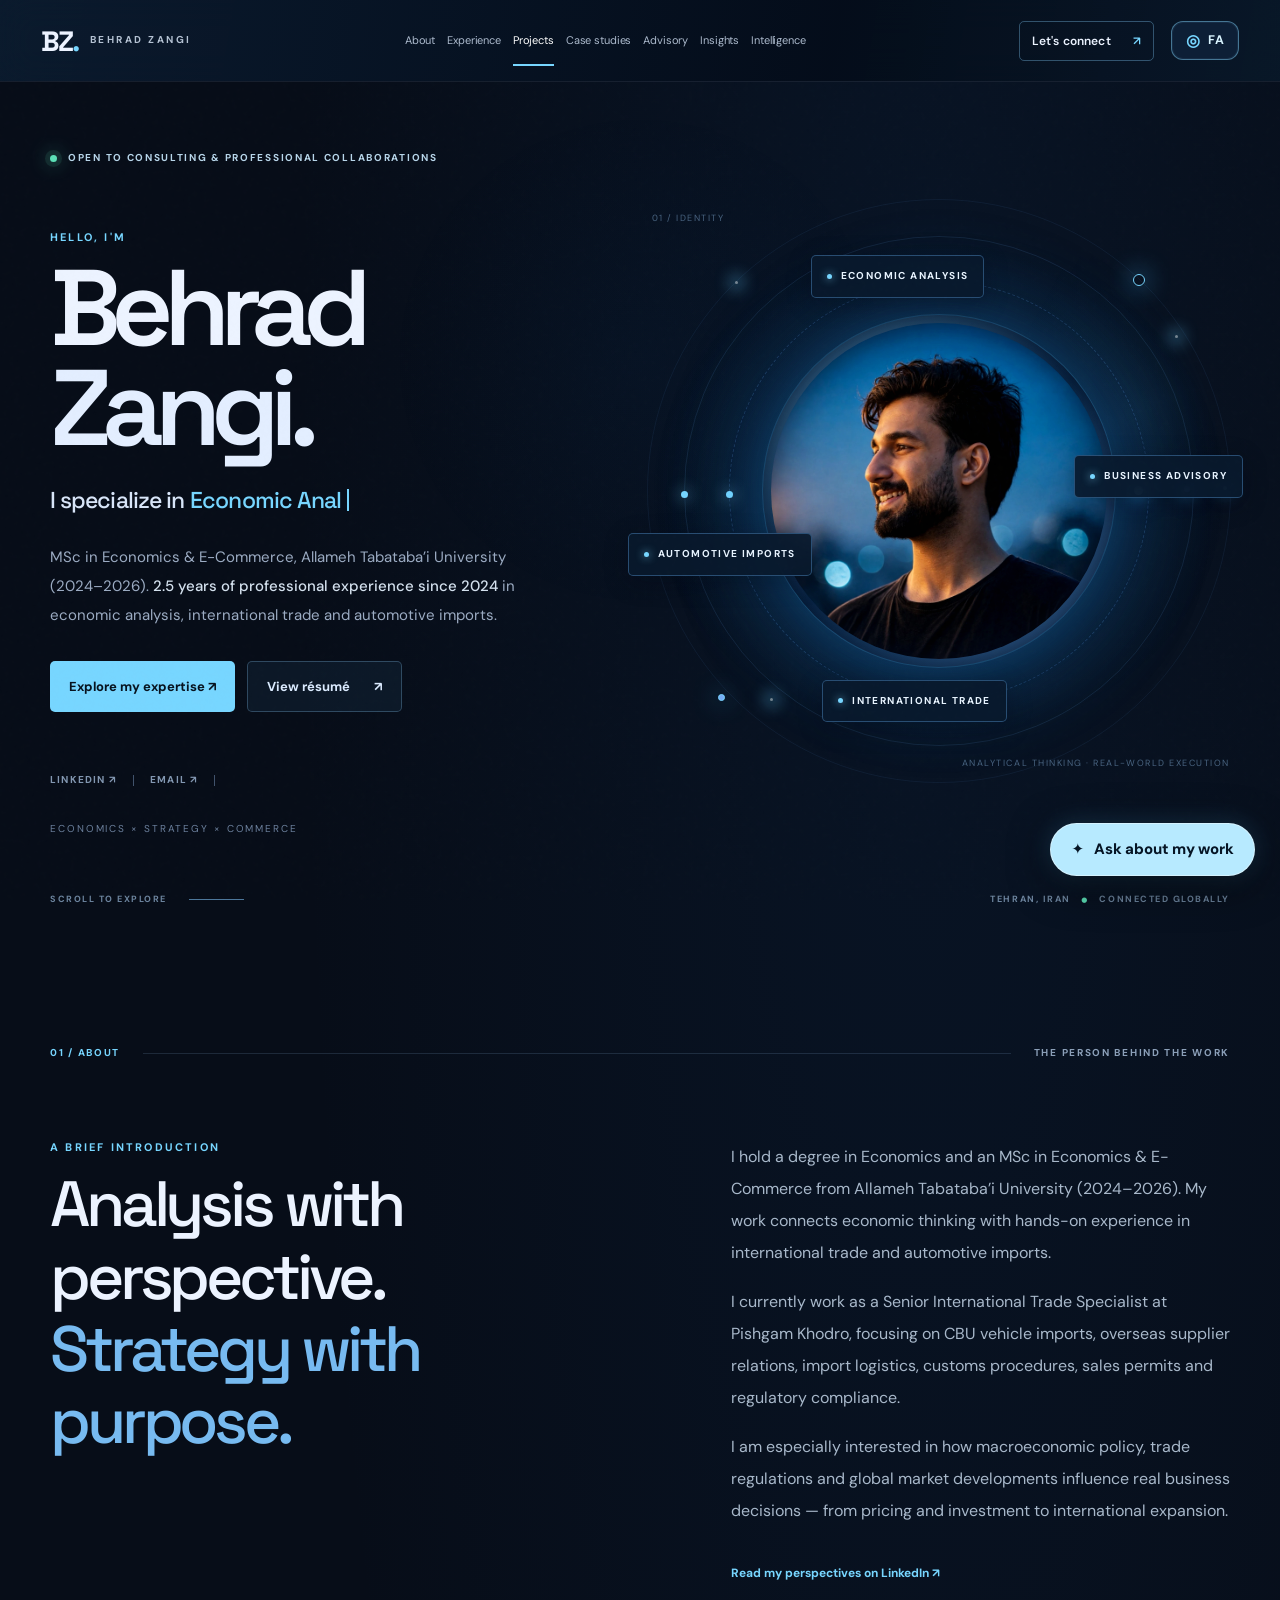
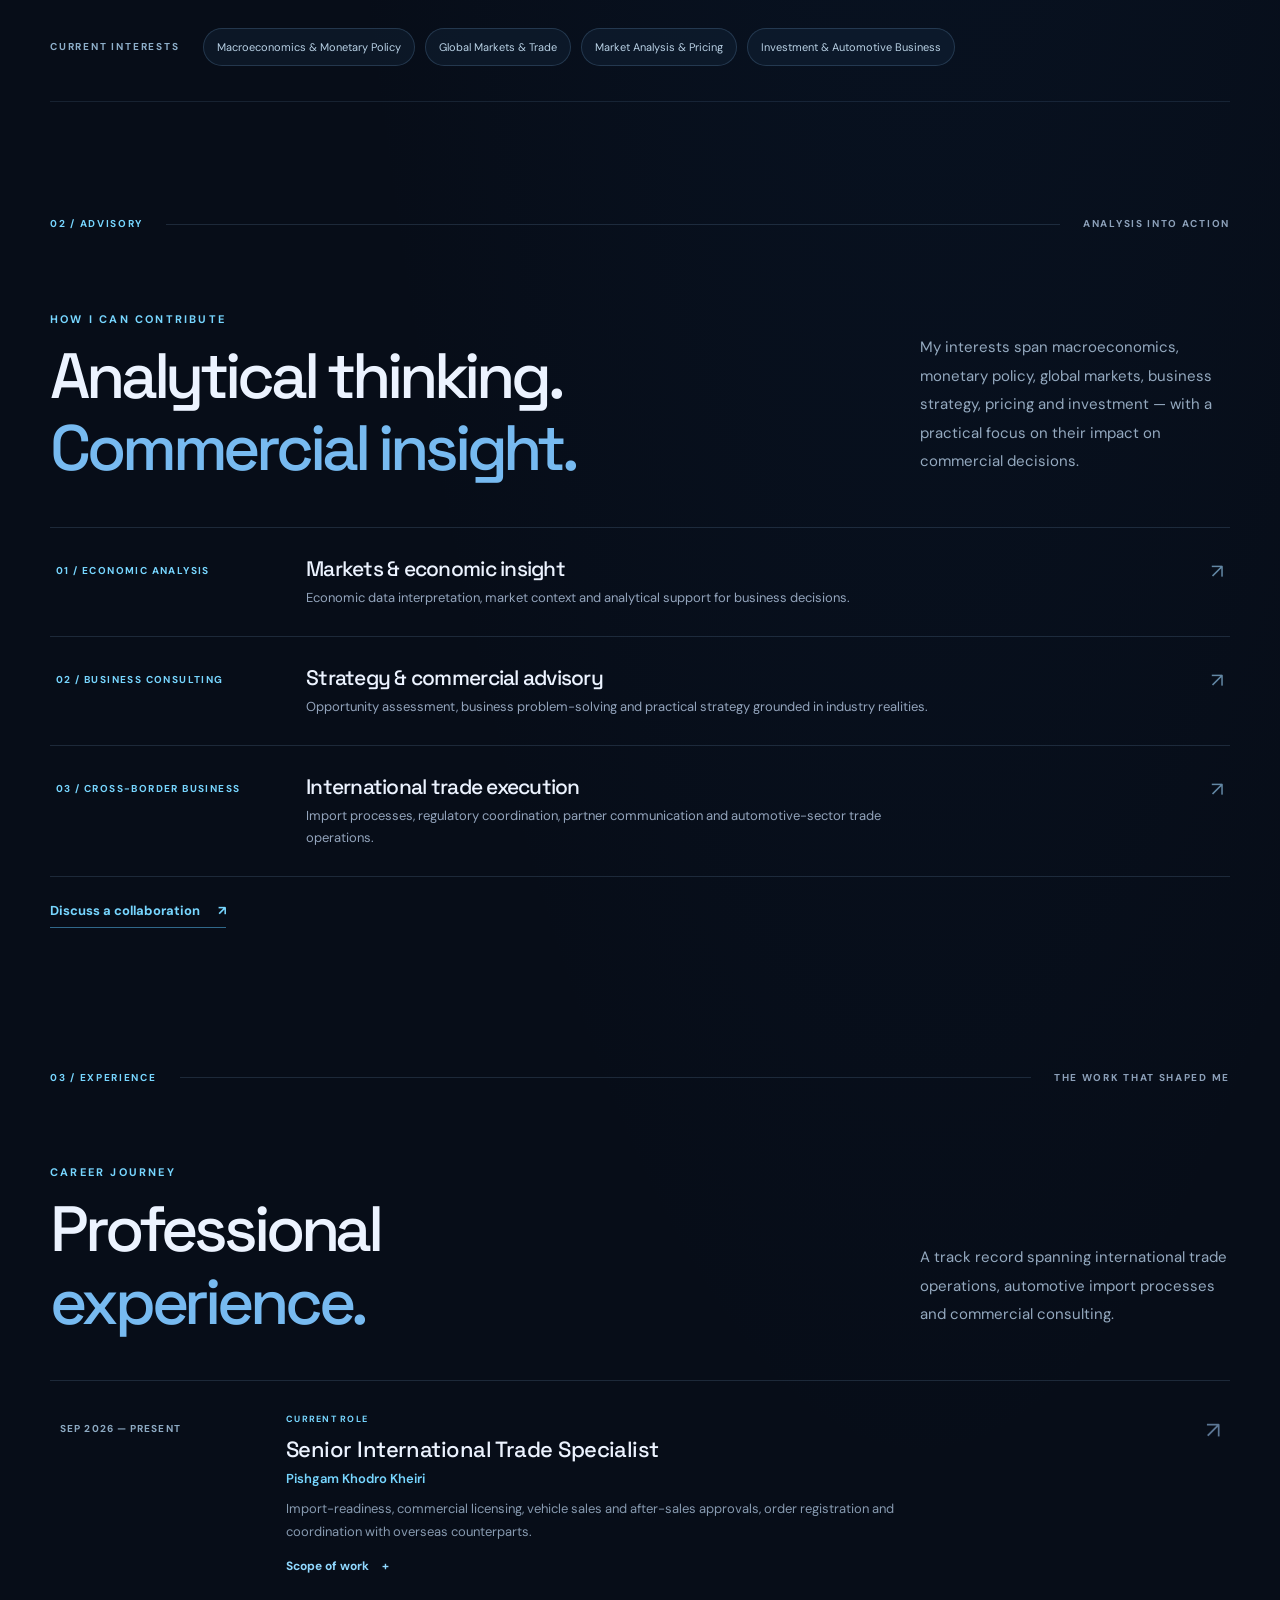
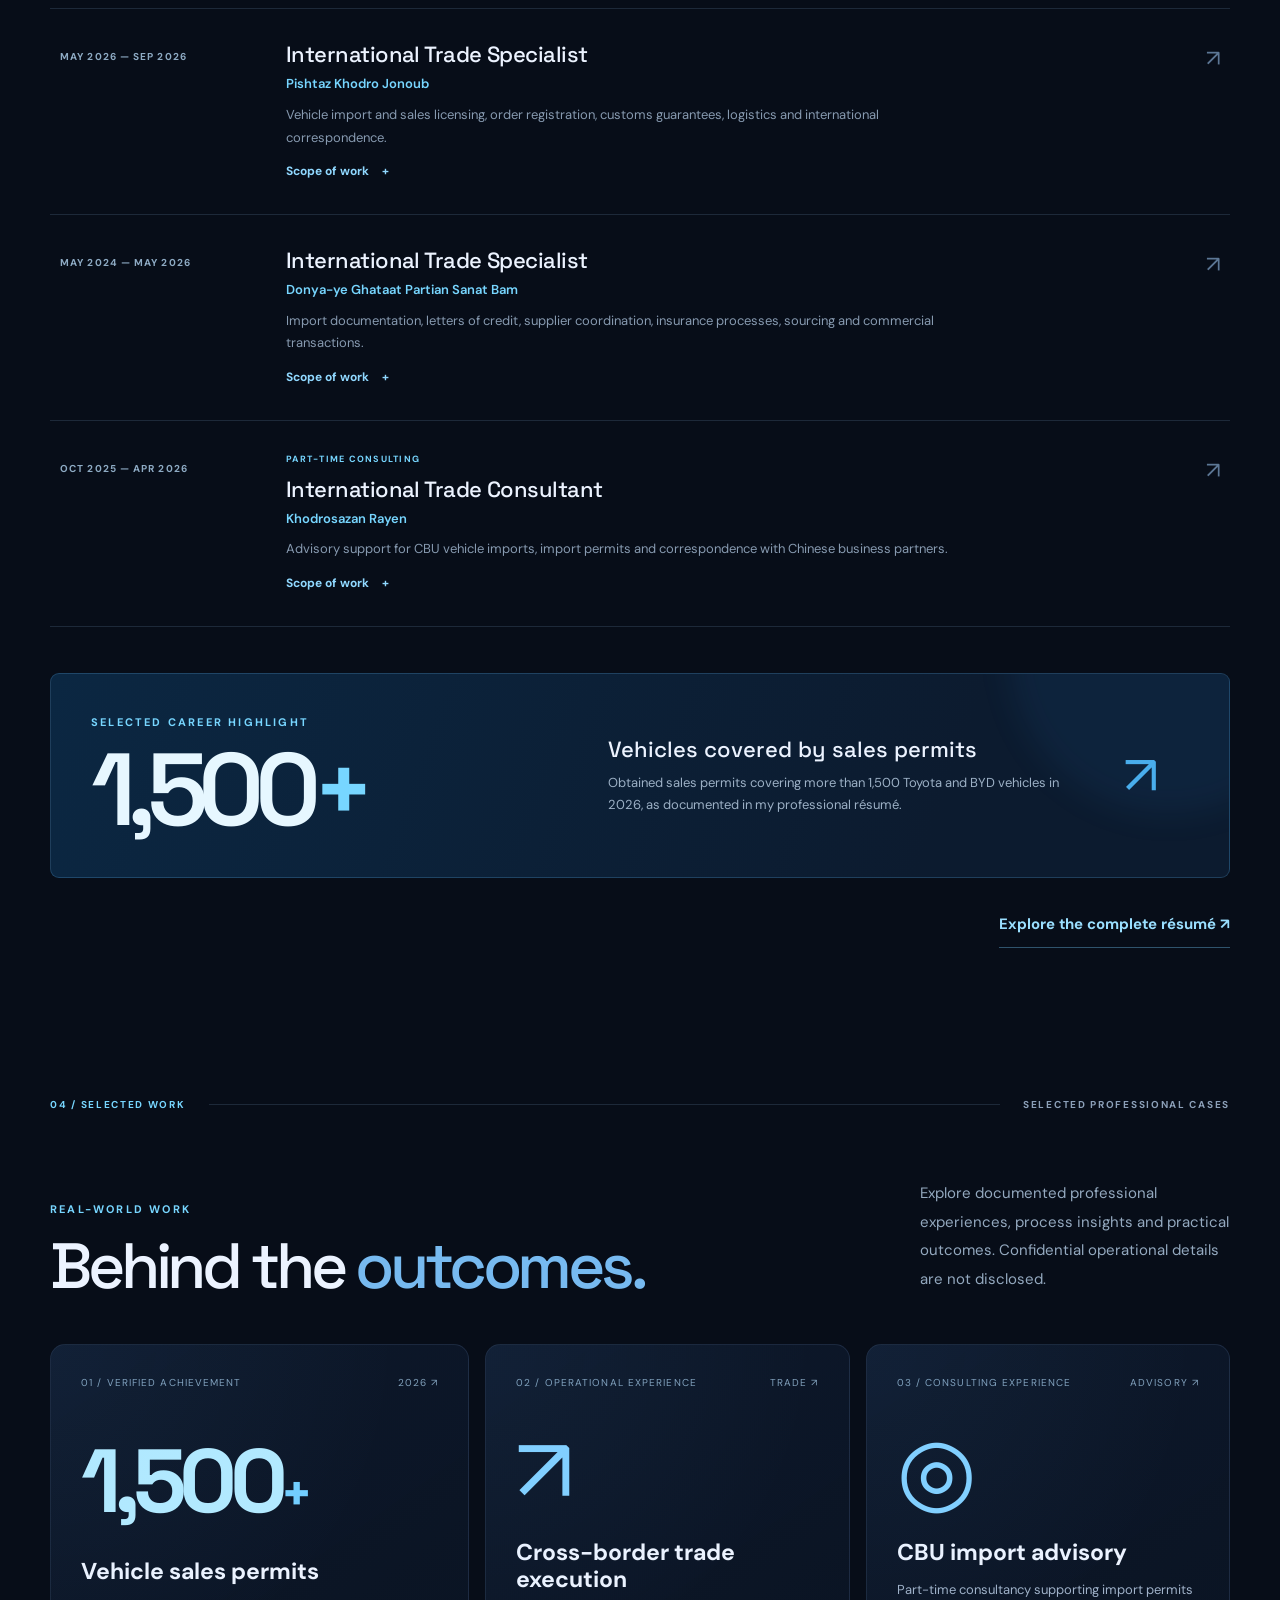
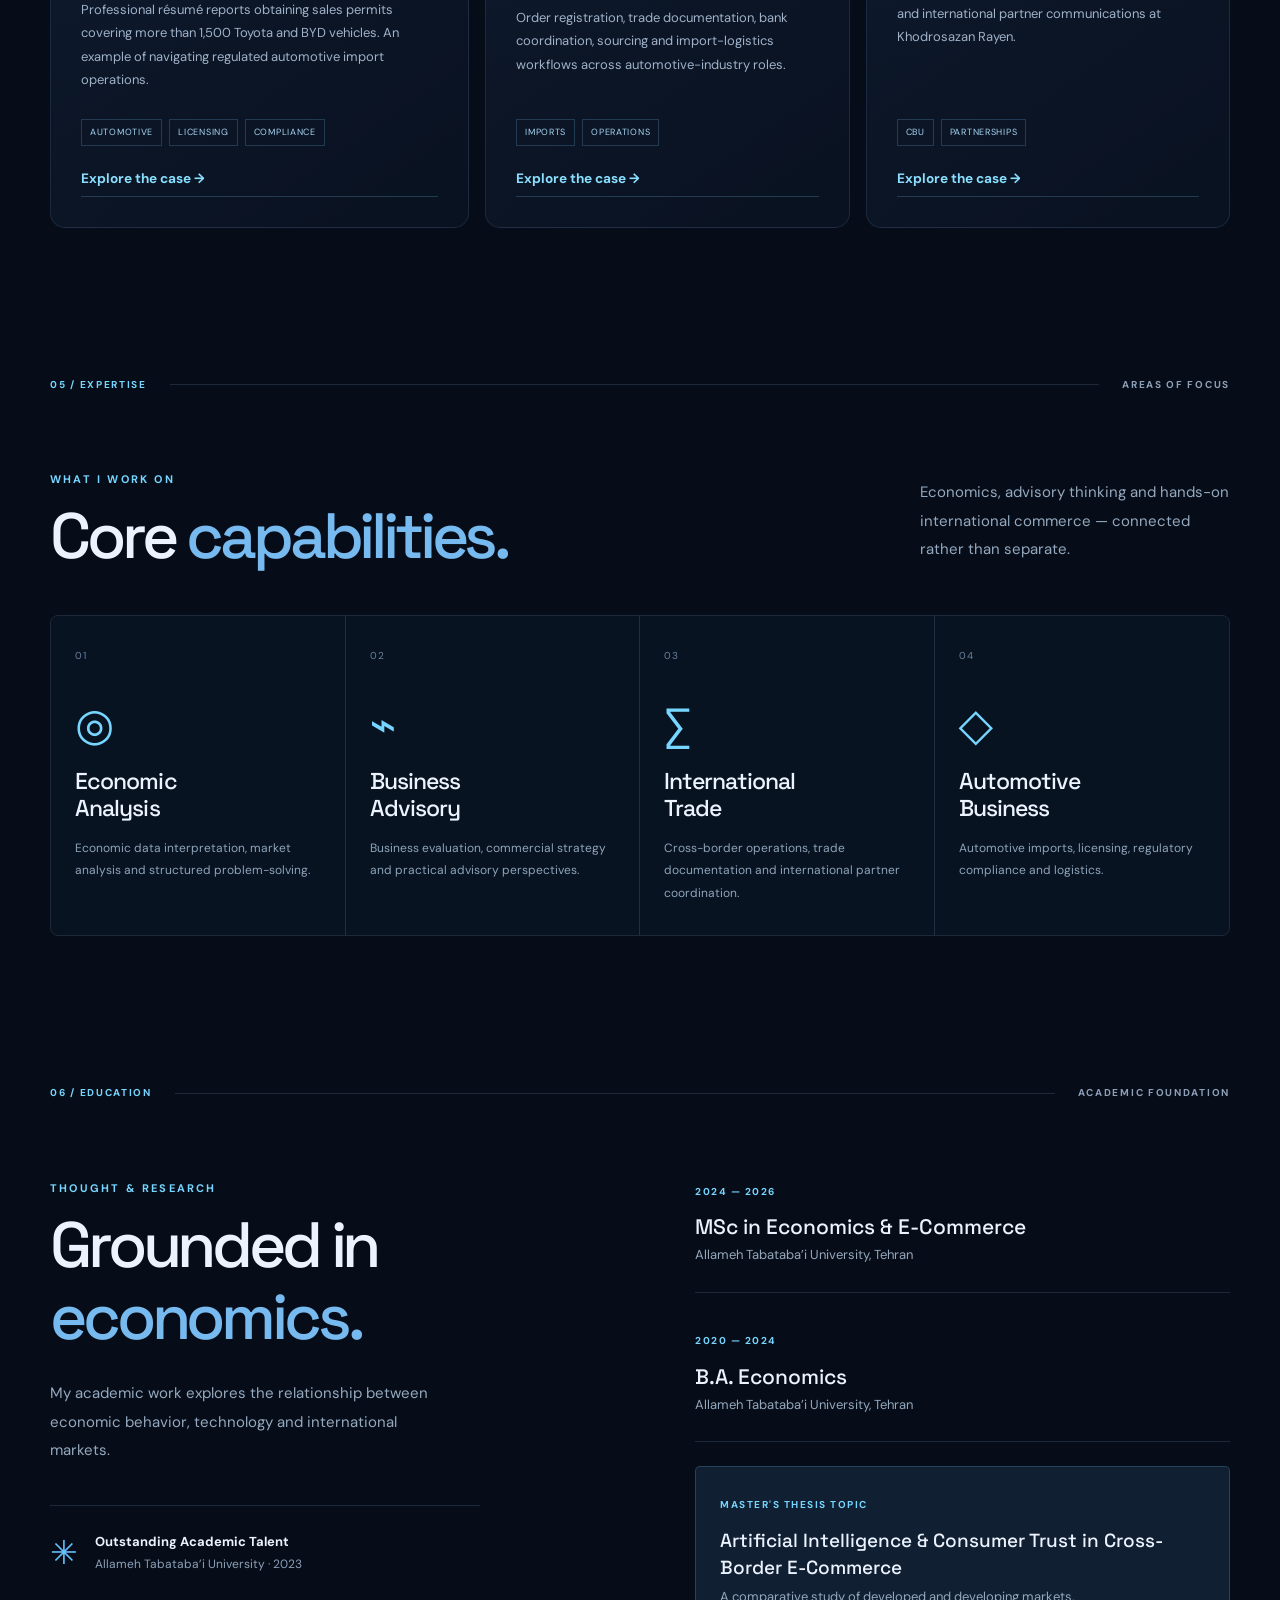
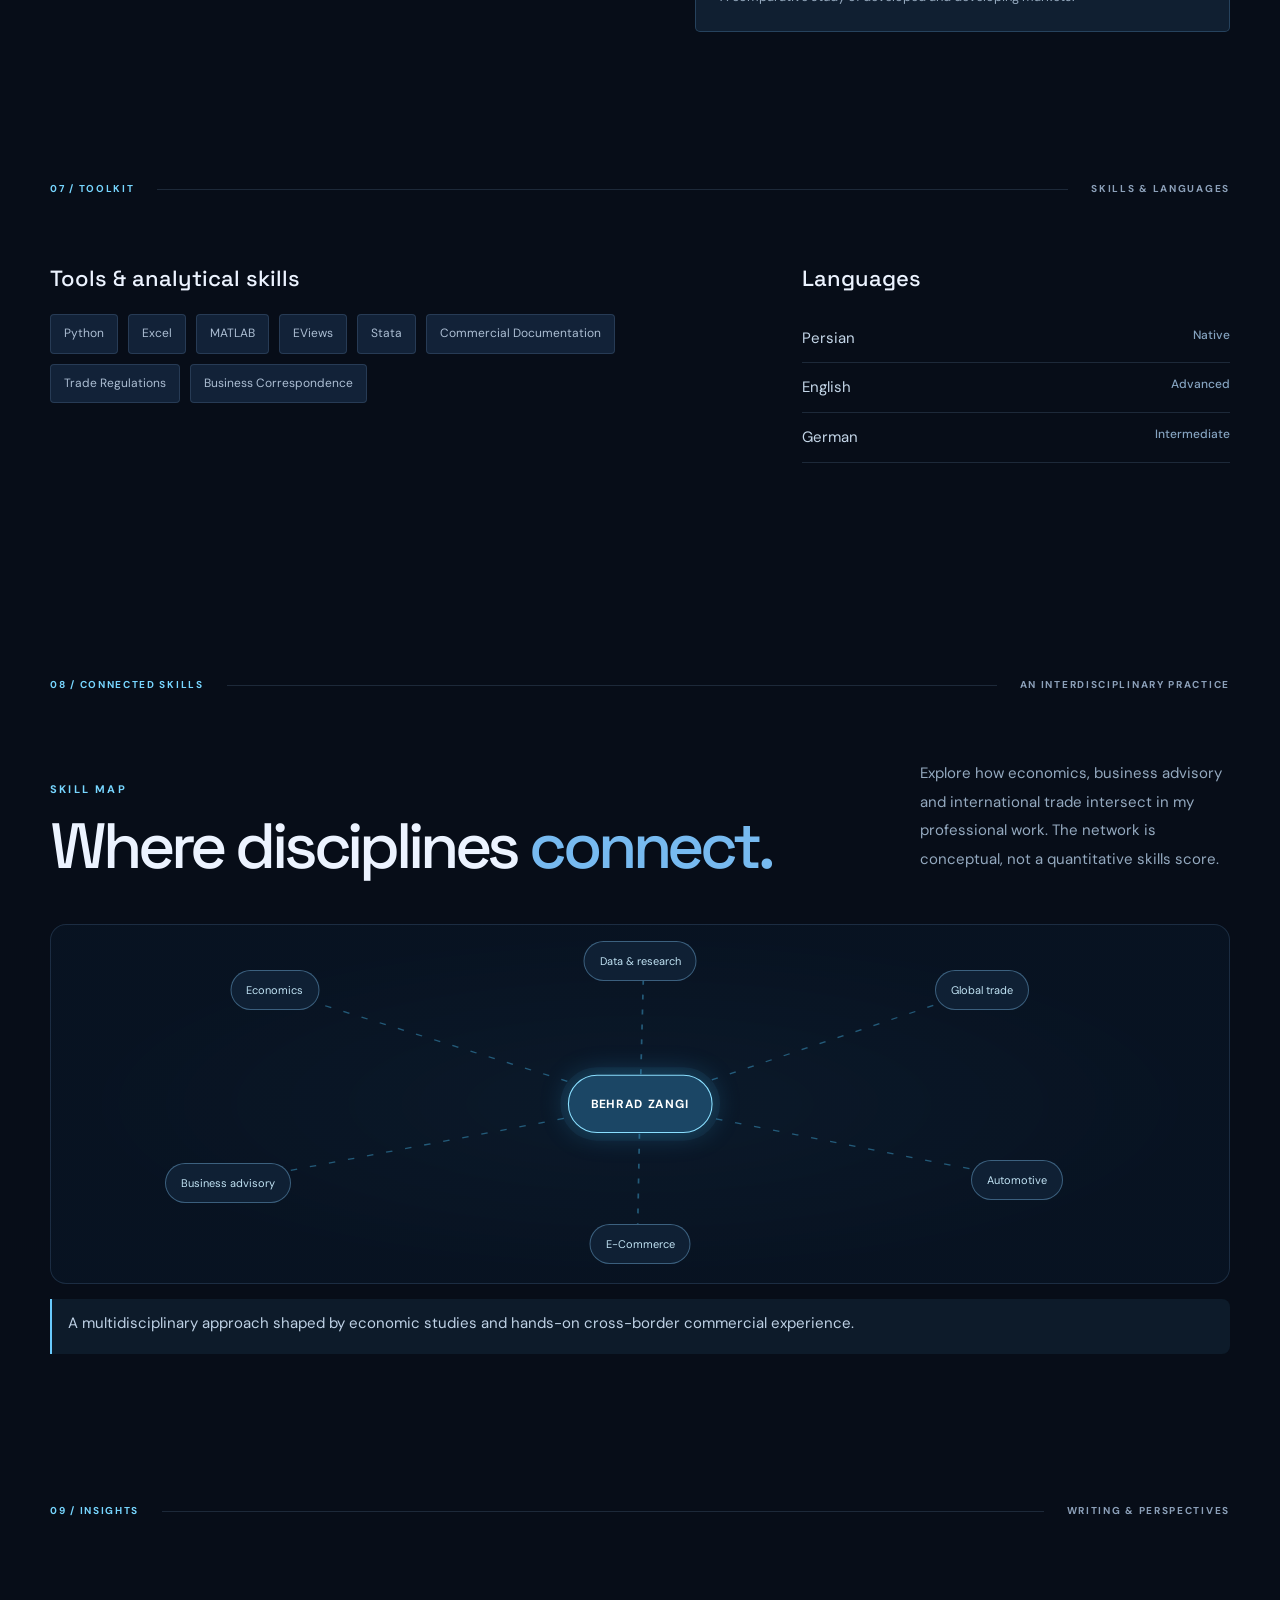
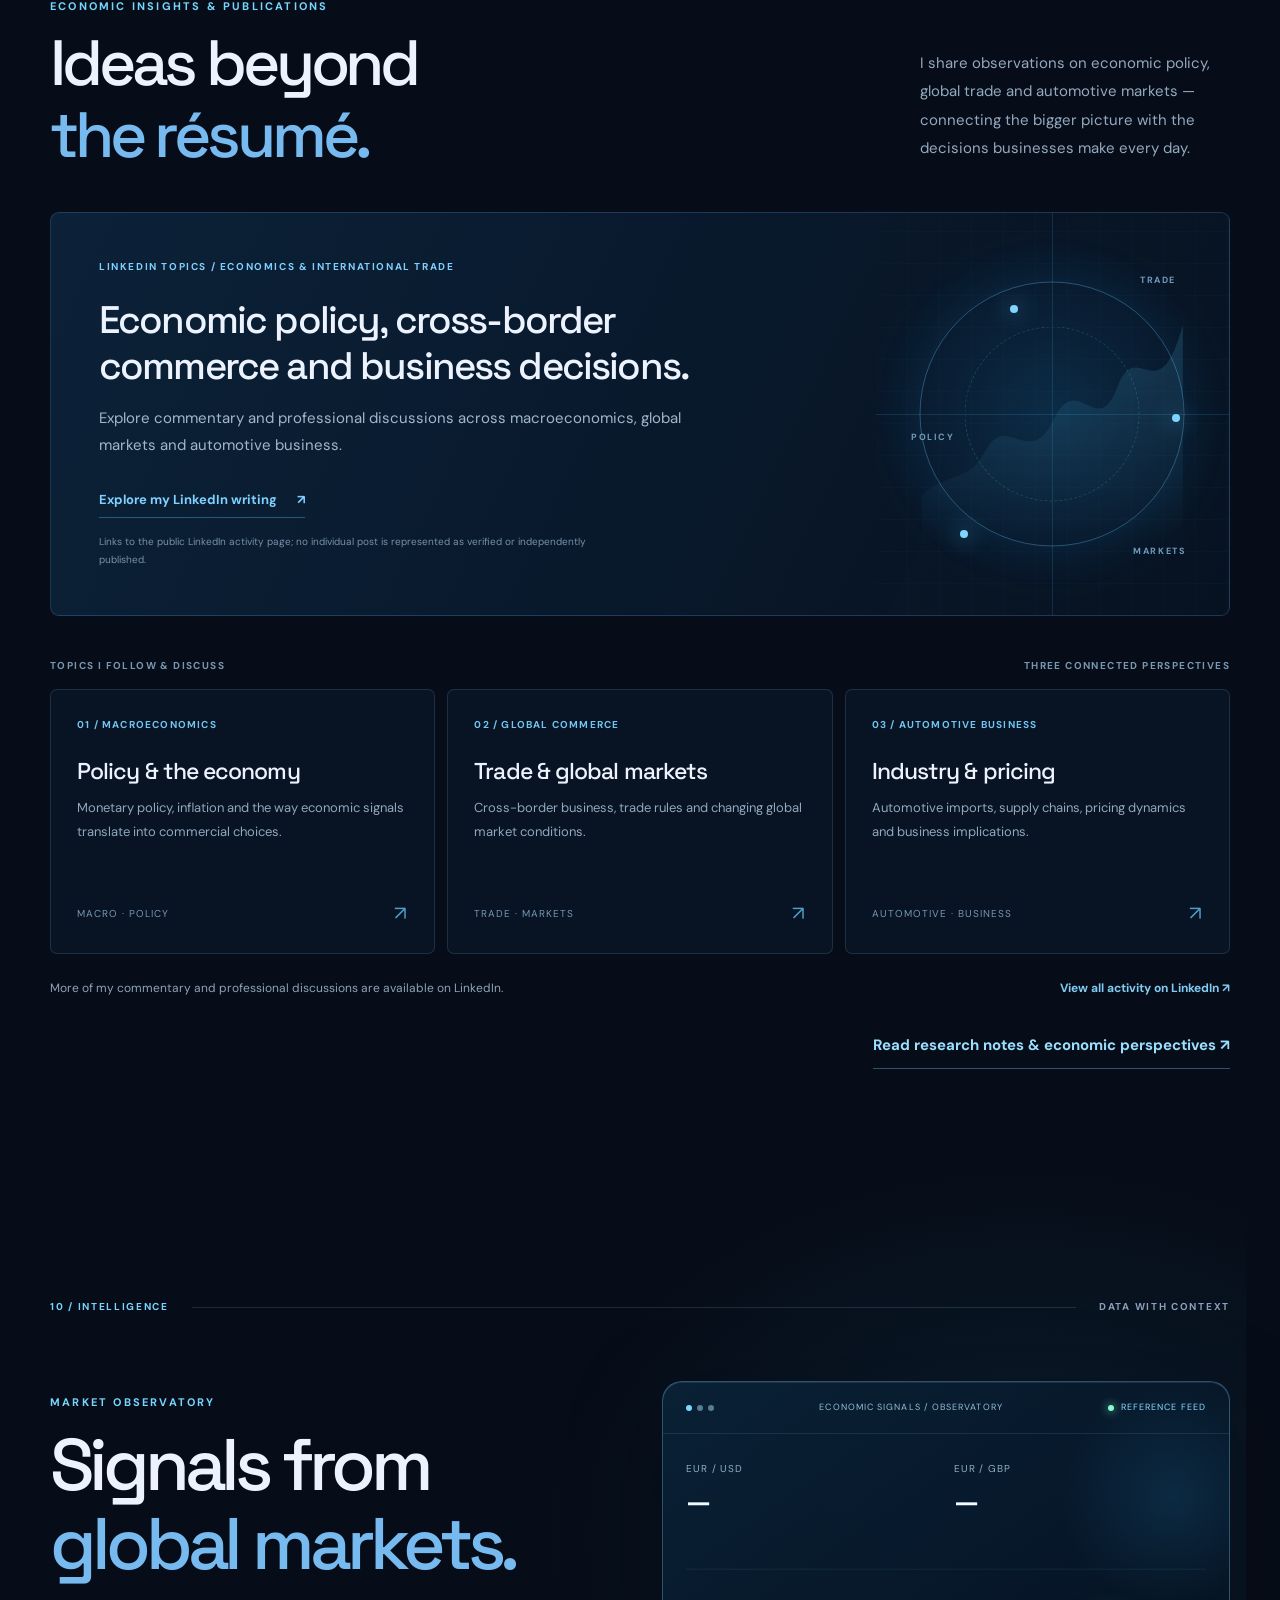
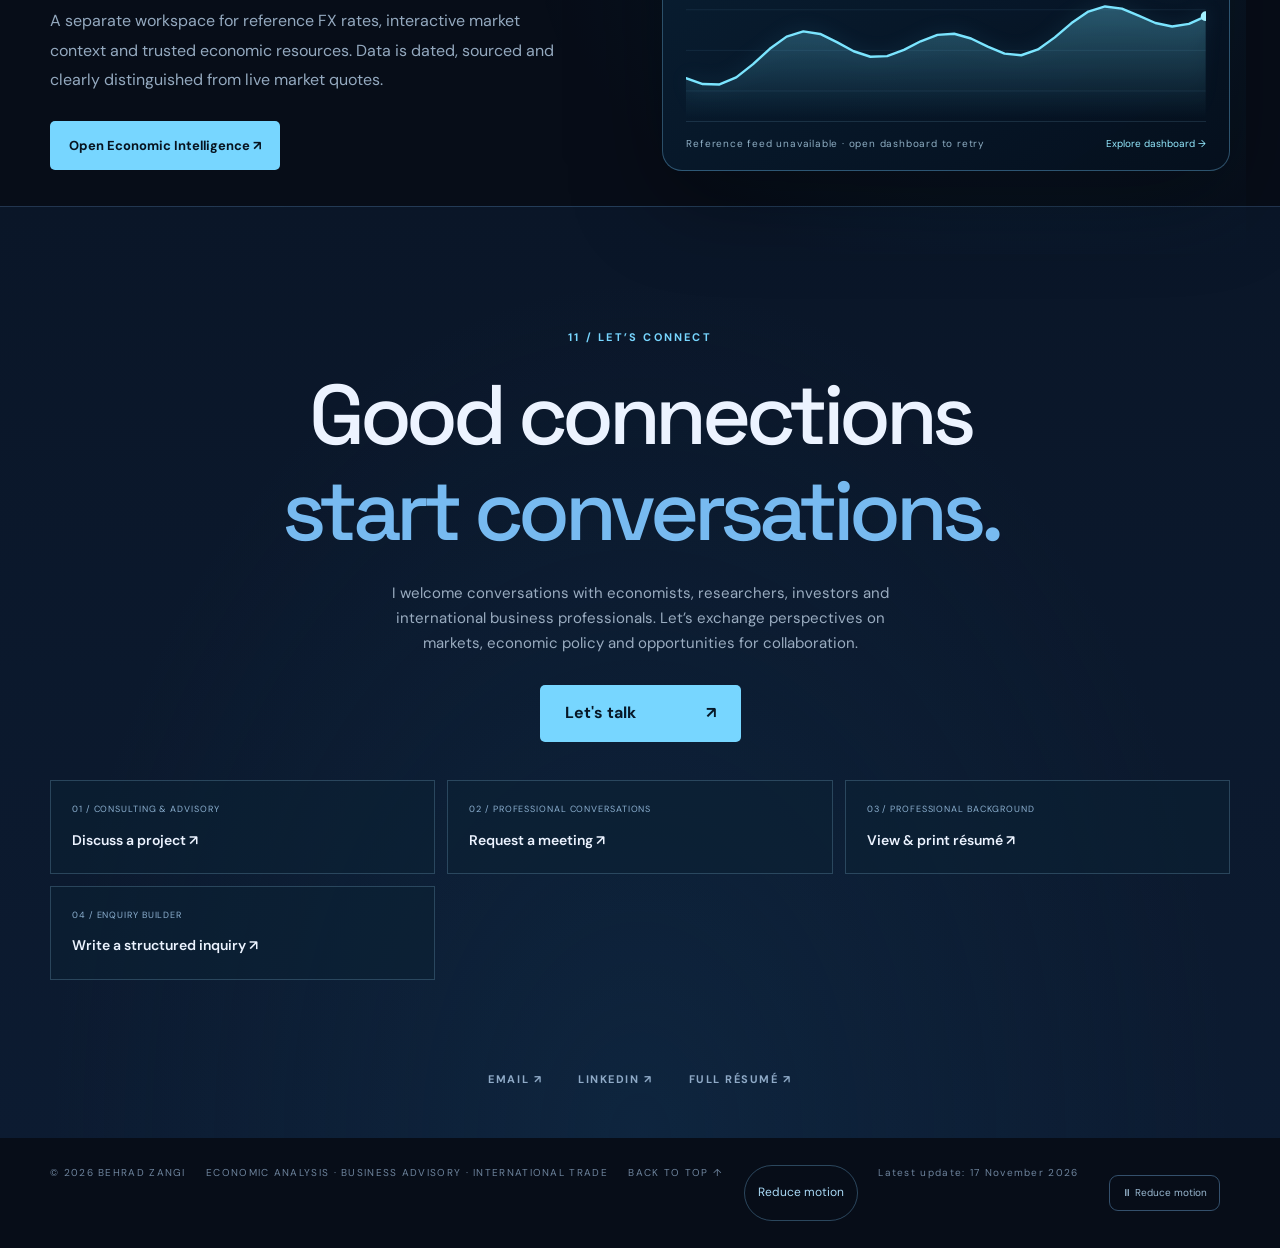
==== commit e384f9e8: "Add files via upload" ====
--- a/index.html
+++ b/index.html
@@ -8,15 +8,15 @@
 <link href="https://behradzangi.github.io/" rel="canonical"/><link href="favicon.svg" rel="icon" type="image/svg+xml"/><link href="https://fonts.googleapis.com" rel="preconnect"/><link crossorigin="" href="https://fonts.gstatic.com" rel="preconnect"/><link href="https://fonts.googleapis.com/css2?family=DM+Sans:wght@400;500;600;700&amp;family=Space+Grotesk:wght@400;500;600;700&amp;display=swap" rel="stylesheet"/><link href="styles.css" rel="stylesheet"/>
 <title>Behrad Zangi — Economic Analysis, Business Advisory &amp; International Trade</title>
 <script type="application/ld+json">{"@context":"https://schema.org","@type":"Person","name":"Behrad Zangi","url":"https://behradzangi.github.io/","image":"https://behradzangi.github.io/portrait.webp","jobTitle":"Senior International Trade Specialist","knowsAbout":["Economic Analysis","Business Consulting","International Trade","Automotive Imports","E-Commerce"],"sameAs":["https://www.linkedin.com/in/behradzangi","https://github.com/behradzangi"]}</script>
-<meta content="dark" name="color-scheme"/><meta content="Behrad Zangi Portfolio" name="application-name"/><link as="image" href="portrait.webp" rel="preload" type="image/webp"/><link href="v20.css" rel="stylesheet"/><link href="upgrade-v23.css" rel="stylesheet"/><link href="language.css" rel="stylesheet"/><link href="motion-v25.css" rel="stylesheet"/></head>
+<meta content="dark" name="color-scheme"/><meta content="Behrad Zangi Portfolio" name="application-name"/><link as="image" href="portrait.webp" rel="preload" type="image/webp"/><link href="v20.css" rel="stylesheet"/><link href="upgrade-v23.css" rel="stylesheet"/><link href="language.css" rel="stylesheet"/><link href="motion-v25.css" rel="stylesheet"/><link href="polish-v26.css" rel="stylesheet"/></head>
 <body>
 <a class="skip" href="#main">Skip to content</a><canvas aria-hidden="true" id="particles"></canvas><div aria-hidden="true" class="grain"></div>
 <div aria-hidden="true" class="scroll-progress"></div><header class="site-header"><a aria-label="Behrad Zangi home" class="wordmark" href="#top"><span class="mark">BZ<span class="mark-dot">.</span></span><span class="wordmark-sub">BEHRAD ZANGI</span></a><nav aria-label="Main navigation" class="nav" id="nav"><a href="#about">About</a><a href="#experience">Experience</a><a href="#projects">Projects</a><a href="cases.html">Case studies</a><a href="#advisory">Advisory</a><a href="insights.html">Insights</a><a href="intelligence.html">Intelligence</a></nav><div class="header-actions"><a class="header-cta" href="#contact">Let's connect <span aria-hidden="true">↗</span></a><button aria-controls="nav" aria-expanded="false" aria-label="Toggle navigation" class="menu-toggle" type="button"><span></span><span></span></button></div></header>
 <main id="main">
-<section aria-label="Introduction" class="hero wrap" id="top"><div class="hero-copy"><div class="status"><span class="status-light"></span> OPEN TO CONSULTING &amp; PROFESSIONAL COLLABORATIONS</div><p class="eyebrow">HELLO, I'M</p><h1>Behrad<br/><span>Zangi<span class="dot">.</span></span></h1><div class="type-line"><span class="type-prefix">I specialize in </span><span aria-live="off" id="typewriter">Economic Analysis</span><span aria-hidden="true" class="caret"></span></div><p class="hero-summary">Economics graduate and MSc student in Economics &amp; E-Commerce, combining <strong>economic analysis</strong> with professional experience in <strong>international trade and automotive imports</strong>.</p><div class="hero-actions"><a class="btn primary" href="#advisory">Explore my expertise ↗</a><a class="btn ghost" href="resume.html">View résumé <span>↗</span></a><a class="btn ghost secondary-cta" href="intelligence.html">Explore market intelligence ↗</a></div><div class="hero-social"><a href="https://www.linkedin.com/in/behradzangi" rel="noopener noreferrer" target="_blank">LINKEDIN ↗</a><span class="social-divider"></span><a href="mailto:behradzangi80@gmail.com">EMAIL ↗</a><span class="social-divider"></span><a href="https://github.com/behradzangi" rel="noopener noreferrer" target="_blank">GITHUB ↗</a></div></div>
+<section aria-label="Introduction" class="hero wrap" id="top"><div class="hero-copy"><div class="status"><span class="status-light"></span> OPEN TO CONSULTING &amp; PROFESSIONAL COLLABORATIONS</div><p class="eyebrow">HELLO, I'M</p><h1>Behrad<br/><span>Zangi<span class="dot">.</span></span></h1><div class="type-line"><span class="type-prefix">I specialize in </span><span aria-live="off" id="typewriter">Economic Analysis</span><span aria-hidden="true" class="caret"></span></div><p class="hero-summary">MSc in Economics &amp; E-Commerce, Allameh Tabataba’i University (2024–2026). <strong>2.5 years of professional experience since 2024</strong> in economic analysis, international trade and automotive imports.</p><div class="hero-actions"><a class="btn primary" href="#advisory">Explore my expertise ↗</a><a class="btn ghost" href="resume.html">View résumé <span>↗</span></a><a class="btn ghost secondary-cta" href="intelligence.html">Explore market intelligence ↗</a></div><div class="hero-social"><a href="https://www.linkedin.com/in/behradzangi" rel="noopener noreferrer" target="_blank">LINKEDIN ↗</a><span class="social-divider"></span><a href="mailto:behradzangi80@gmail.com">EMAIL ↗</a><span class="social-divider"></span></div></div>
 <div aria-label="Portrait of Behrad Zangi surrounded by animated areas of expertise" class="hero-art" data-tilt=""><div class="hero-halo"></div><div class="orbit orbit-1"></div><div class="orbit orbit-2"></div><div class="orbit orbit-3"></div><div class="orbit-pulse pulse-a"></div><div class="orbit-pulse pulse-b"></div><div class="portrait-shell"><img alt="Behrad Zangi smiling, wearing a black shirt against a blue evening background" fetchpriority="high" height="500" src="portrait.webp" width="500"/></div><a aria-label="ECONOMIC ANALYSIS — Markets · Policy · Pricing" class="orbital-tag tag-top" href="#advisory" title="Markets · Policy · Pricing"><span class="tag-dot"></span> ECONOMIC ANALYSIS</a><a aria-label="BUSINESS ADVISORY — Strategy · Opportunity assessment" class="orbital-tag tag-right" href="#advisory" title="Strategy · Opportunity assessment"><span class="tag-dot"></span> BUSINESS ADVISORY</a><a aria-label="INTERNATIONAL TRADE — Imports · Partner relations" class="orbital-tag tag-bottom" href="#experience" title="Imports · Partner relations"><span class="tag-dot"></span> INTERNATIONAL TRADE</a><a aria-label="AUTOMOTIVE IMPORTS — CBU · Permits · Logistics" class="orbital-tag tag-left" href="#projects" title="CBU · Permits · Logistics"><span class="tag-dot"></span> AUTOMOTIVE IMPORTS</a><div class="art-corner top-left">01 / IDENTITY</div><div class="art-corner bottom-right">ANALYTICAL THINKING · REAL-WORLD EXECUTION</div><div aria-hidden="true" class="orbit-satellite satellite-1"></div><div aria-hidden="true" class="orbit-satellite satellite-2"></div><div aria-hidden="true" class="orbit-satellite satellite-3"></div><div aria-hidden="true" class="orbit-scan"></div><span aria-hidden="true" class="hero-spark spark-1"></span><span aria-hidden="true" class="hero-spark spark-2"></span><span aria-hidden="true" class="hero-spark spark-3"></span></div></section>
 <div class="hero-bottom wrap"><span>SCROLL TO EXPLORE</span><span class="scroll-line"></span><span>TEHRAN, IRAN <i>●</i> CONNECTED GLOBALLY</span></div>
-<section class="section wrap" id="about"><div class="section-head"><span class="section-no">01 / ABOUT</span><span class="hairline"></span><span class="section-aside">THE PERSON BEHIND THE WORK</span></div><div class="about-layout"><div><p class="section-kicker">A BRIEF INTRODUCTION</p><h2>Analysis with perspective.<br/><em>Strategy with purpose.</em></h2></div><div class="about-text"><p>I am an Economics graduate and an MSc student in Economics and E-Commerce at Allameh Tabataba’i University. My work connects economic thinking with hands-on experience in international trade and automotive imports.</p><p>I currently work as a Senior International Trade Specialist at Pishgam Khodro, focusing on CBU vehicle imports, overseas supplier relations, import logistics, customs procedures, sales permits and regulatory compliance.</p><p>I am especially interested in how macroeconomic policy, trade regulations and global market developments influence real business decisions — from pricing and investment to international expansion.</p><a class="text-link" href="https://www.linkedin.com/in/behradzangi" rel="noopener noreferrer" target="_blank">Read my perspectives on LinkedIn ↗</a></div></div></section><section aria-label="Professional interests" class="interests-strip wrap" id="interests"><span class="interests-label">CURRENT INTERESTS</span><span class="interest-pill">Macroeconomics &amp; Monetary Policy</span><span class="interest-pill">Global Markets &amp; Trade</span><span class="interest-pill">Market Analysis &amp; Pricing</span><span class="interest-pill">Investment &amp; Automotive Business</span></section>
+<section class="section wrap" id="about"><div class="section-head"><span class="section-no">01 / ABOUT</span><span class="hairline"></span><span class="section-aside">THE PERSON BEHIND THE WORK</span></div><div class="about-layout"><div><p class="section-kicker">A BRIEF INTRODUCTION</p><h2>Analysis with perspective.<br/><em>Strategy with purpose.</em></h2></div><div class="about-text"><p>I hold a degree in Economics and an MSc in Economics &amp; E-Commerce from Allameh Tabataba’i University (2024–2026). My work connects economic thinking with hands-on experience in international trade and automotive imports.</p><p>I currently work as a Senior International Trade Specialist at Pishgam Khodro, focusing on CBU vehicle imports, overseas supplier relations, import logistics, customs procedures, sales permits and regulatory compliance.</p><p>I am especially interested in how macroeconomic policy, trade regulations and global market developments influence real business decisions — from pricing and investment to international expansion.</p><a class="text-link" href="https://www.linkedin.com/in/behradzangi" rel="noopener noreferrer" target="_blank">Read my perspectives on LinkedIn ↗</a></div></div></section><section aria-label="Professional interests" class="interests-strip wrap" id="interests"><span class="interests-label">CURRENT INTERESTS</span><span class="interest-pill">Macroeconomics &amp; Monetary Policy</span><span class="interest-pill">Global Markets &amp; Trade</span><span class="interest-pill">Market Analysis &amp; Pricing</span><span class="interest-pill">Investment &amp; Automotive Business</span></section>
 <section class="section wrap advisory-section" id="advisory"><div class="section-head"><span class="section-no">02 / ADVISORY</span><span class="hairline"></span><span class="section-aside">ANALYSIS INTO ACTION</span></div><div class="section-title-row"><div><p class="section-kicker">HOW I CAN CONTRIBUTE</p><h2>Analytical thinking.<br/><em>Commercial insight.</em></h2></div><p class="section-intro">My interests span macroeconomics, monetary policy, global markets, business strategy, pricing and investment — with a practical focus on their impact on commercial decisions.</p></div><div class="advisory-rows"><article><span>01 / ECONOMIC ANALYSIS</span><div><h3>Markets &amp; economic insight</h3><p>Economic data interpretation, market context and analytical support for business decisions.</p></div><b aria-hidden="true">↗</b></article><article><span>02 / BUSINESS CONSULTING</span><div><h3>Strategy &amp; commercial advisory</h3><p>Opportunity assessment, business problem-solving and practical strategy grounded in industry realities.</p></div><b aria-hidden="true">↗</b></article><article><span>03 / CROSS-BORDER BUSINESS</span><div><h3>International trade execution</h3><p>Import processes, regulatory coordination, partner communication and automotive-sector trade operations.</p></div><b aria-hidden="true">↗</b></article></div><a class="advisory-link" href="mailto:behradzangi80@gmail.com?subject=Business%20collaboration%20inquiry">Discuss a collaboration <span aria-hidden="true">↗</span></a></section><section class="section wrap" id="experience"><div class="section-head"><span class="section-no">03 / EXPERIENCE</span><span class="hairline"></span><span class="section-aside">THE WORK THAT SHAPED ME</span></div><div class="section-title-row"><div><p class="section-kicker">CAREER JOURNEY</p><h2>Professional<br/><em>experience.</em></h2></div><p class="section-intro">A track record spanning international trade operations, automotive import processes and commercial consulting.</p></div><div class="experience-list"><article class="experience-row"><span class="date">SEP 2026 — PRESENT</span><div><span class="role-type">CURRENT ROLE</span><h3>Senior International Trade Specialist</h3><p class="company">Pishgam Khodro Kheiri</p><p class="job-detail">Import-readiness, commercial licensing, vehicle sales and after-sales approvals, order registration and coordination with overseas counterparts.</p><details class="career-more"><summary>Scope of work <span aria-hidden="true">+</span></summary><ul><li>Commercial licensing and import readiness</li><li>CBU vehicle imports and supplier correspondence</li><li>Regulatory approvals and after-sales coordination</li></ul></details></div><span aria-hidden="true" class="row-arrow">↗</span></article><article class="experience-row"><span class="date">MAY 2026 — SEP 2026</span><div><h3>International Trade Specialist</h3><p class="company">Pishtaz Khodro Jonoub</p><p class="job-detail">Vehicle import and sales licensing, order registration, customs guarantees, logistics and international correspondence.</p><details class="career-more"><summary>Scope of work <span aria-hidden="true">+</span></summary><ul><li>Goods registration and permit follow-up</li><li>Bank guarantees, logistics and customs documentation</li><li>Communications with overseas partners</li></ul></details></div><span aria-hidden="true" class="row-arrow">↗</span></article><article class="experience-row"><span class="date">MAY 2024 — MAY 2026</span><div><h3>International Trade Specialist</h3><p class="company">Donya-ye Ghataat Partian Sanat Bam</p><p class="job-detail">Import documentation, letters of credit, supplier coordination, insurance processes, sourcing and commercial transactions.</p><details class="career-more"><summary>Scope of work <span aria-hidden="true">+</span></summary><ul><li>Import registration, letters of credit and documentation</li><li>Supplier coordination and sourcing</li><li>Insurance and foreign-trade procedures</li></ul></details></div><span aria-hidden="true" class="row-arrow">↗</span></article><article class="experience-row"><span class="date">OCT 2025 — APR 2026</span><div><span class="role-type">PART-TIME CONSULTING</span><h3>International Trade Consultant</h3><p class="company">Khodrosazan Rayen</p><p class="job-detail">Advisory support for CBU vehicle imports, import permits and correspondence with Chinese business partners.</p><details class="career-more"><summary>Scope of work <span aria-hidden="true">+</span></summary><ul><li>Part-time consulting on CBU imports</li><li>Permit process support</li><li>Business correspondence with Chinese counterparts</li></ul></details></div><span aria-hidden="true" class="row-arrow">↗</span></article></div><div class="impact-band" data-tilt=""><div><span class="section-kicker">SELECTED CAREER HIGHLIGHT</span><strong aria-label="More than 1500 vehicles covered by sales permits" class="impact-number" data-count="1500">1,500<span>+</span></strong></div><div><h3>Vehicles covered by sales permits</h3><p>Obtained sales permits covering more than 1,500 Toyota and BYD vehicles in 2026, as documented in my professional résumé.</p></div><div aria-hidden="true" class="impact-icon">↗</div></div><div class="section-bottom-link"><a href="resume.html">Explore the complete résumé <span>↗</span></a></div></section>
 <section aria-labelledby="projects-title" class="section wrap projects-section" id="projects">
 <div class="section-head"><span class="section-no">04 / SELECTED WORK</span><span class="hairline"></span><span class="section-aside">SELECTED PROFESSIONAL CASES</span></div>
@@ -26,7 +26,7 @@
 <article class="case-card"><div class="case-top"><span>02 / OPERATIONAL EXPERIENCE</span><span>TRADE ↗</span></div><div class="case-symbol">↗</div><h3>Cross-border trade execution</h3><p>Order registration, trade documentation, bank coordination, sourcing and import-logistics workflows across automotive-industry roles.</p><div class="case-tags"><span>IMPORTS</span><span>OPERATIONS</span></div><a class="case-learn" href="cases.html#case-2">Explore the case →</a></article>
 <article class="case-card"><div class="case-top"><span>03 / CONSULTING EXPERIENCE</span><span>ADVISORY ↗</span></div><div class="case-symbol">◎</div><h3>CBU import advisory</h3><p>Part-time consultancy supporting import permits and international partner communications at Khodrosazan Rayen.</p><div class="case-tags"><span>CBU</span><span>PARTNERSHIPS</span></div><a class="case-learn" href="cases.html#case-3">Explore the case →</a></article>
 </div></section><section class="section wrap" id="expertise"><div class="section-head"><span class="section-no">05 / EXPERTISE</span><span class="hairline"></span><span class="section-aside">AREAS OF FOCUS</span></div><div class="section-title-row"><div><p class="section-kicker">WHAT I WORK ON</p><h2>Core <em>capabilities.</em></h2></div><p class="section-intro">Economics, advisory thinking and hands-on international commerce — connected rather than separate.</p></div><div class="expertise-grid"><div class="expertise-item"><span class="expertise-index">01</span><div class="expertise-glyph">◎</div><h3>Economic<br/>Analysis</h3><p>Economic data interpretation, market analysis and structured problem-solving.</p></div><div class="expertise-item"><span class="expertise-index">02</span><div class="expertise-glyph">⌁</div><h3>Business<br/>Advisory</h3><p>Business evaluation, commercial strategy and practical advisory perspectives.</p></div><div class="expertise-item"><span class="expertise-index">03</span><div class="expertise-glyph">∑</div><h3>International<br/>Trade</h3><p>Cross-border operations, trade documentation and international partner coordination.</p></div><div class="expertise-item"><span class="expertise-index">04</span><div class="expertise-glyph">◇</div><h3>Automotive<br/>Business</h3><p>Automotive imports, licensing, regulatory compliance and logistics.</p></div></div></section>
-<section class="section wrap" id="education"><div class="section-head"><span class="section-no">06 / EDUCATION</span><span class="hairline"></span><span class="section-aside">ACADEMIC FOUNDATION</span></div><div class="education-layout"><div><p class="section-kicker">THOUGHT &amp; RESEARCH</p><h2>Grounded in<br/><em>economics.</em></h2><p class="education-desc">My academic work explores the relationship between economic behavior, technology and international markets.</p><div class="honor"><span class="honor-star">✳</span><div><strong>Outstanding Academic Talent</strong><small>Allameh Tabataba’i University · 2023</small></div></div></div><div class="education-items"><div class="education-item"><span>2024 — 2026</span><h3>M.A. Economics &amp; E-Commerce</h3><p>Allameh Tabataba’i University, Tehran</p></div><div class="education-item"><span>2020 — 2024</span><h3>B.A. Economics</h3><p>Allameh Tabataba’i University, Tehran</p></div><div class="thesis"><span>MASTER'S THESIS TOPIC</span><h3>Artificial Intelligence &amp; Consumer Trust in Cross-Border E-Commerce</h3><p>A comparative study of developed and developing markets.</p></div></div></div></section>
+<section class="section wrap" id="education"><div class="section-head"><span class="section-no">06 / EDUCATION</span><span class="hairline"></span><span class="section-aside">ACADEMIC FOUNDATION</span></div><div class="education-layout"><div><p class="section-kicker">THOUGHT &amp; RESEARCH</p><h2>Grounded in<br/><em>economics.</em></h2><p class="education-desc">My academic work explores the relationship between economic behavior, technology and international markets.</p><div class="honor"><span class="honor-star">✳</span><div><strong>Outstanding Academic Talent</strong><small>Allameh Tabataba’i University · 2023</small></div></div></div><div class="education-items"><div class="education-item"><span>2024 — 2026</span><h3>MSc in Economics &amp; E-Commerce</h3><p>Allameh Tabataba’i University, Tehran</p></div><div class="education-item"><span>2020 — 2024</span><h3>B.A. Economics</h3><p>Allameh Tabataba’i University, Tehran</p></div><div class="thesis"><span>MASTER'S THESIS TOPIC</span><h3>Artificial Intelligence &amp; Consumer Trust in Cross-Border E-Commerce</h3><p>A comparative study of developed and developing markets.</p></div></div></div></section>
 <section class="section wrap compact" id="skills"><div class="section-head"><span class="section-no">07 / TOOLKIT</span><span class="hairline"></span><span class="section-aside">SKILLS &amp; LANGUAGES</span></div><div class="skills-columns"><div><h3>Tools &amp; analytical skills</h3><div class="chips"><span>Python</span><span>Excel</span><span>MATLAB</span><span>EViews</span><span>Stata</span><span>Commercial Documentation</span><span>Trade Regulations</span><span>Business Correspondence</span></div></div><div><h3>Languages</h3><div class="language-row"><span>Persian</span><strong>Native</strong></div><div class="language-row"><span>English</span><strong>Advanced</strong></div><div class="language-row"><span>German</span><strong>Intermediate</strong></div></div></div></section><section aria-labelledby="network-title" class="section wrap network-section" id="network"><div class="section-head"><span class="section-no">08 / CONNECTED SKILLS</span><span class="hairline"></span><span class="section-aside">AN INTERDISCIPLINARY PRACTICE</span></div><div class="section-title-row"><div><p class="section-kicker">SKILL MAP</p><h2 id="network-title">Where disciplines <em>connect.</em></h2></div><p class="section-intro">Explore how economics, business advisory and international trade intersect in my professional work. The network is conceptual, not a quantitative skills score.</p></div><div aria-label="Interactive skill relationships" class="skill-network" id="skill-network"><svg aria-hidden="true" class="network-lines" preserveaspectratio="none" viewbox="0 0 900 360"><path d="M450 180L170 65 M450 180L710 65 M450 180L130 260 M450 180L740 255 M450 180L453 32 M450 180L448 320"></path></svg><button class="network-node center active" data-skill="core" style="--x:50%;--y:50%">BEHRAD ZANGI</button><button class="network-node" data-skill="economics" style="--x:19%;--y:18%">Economics</button><button class="network-node" data-skill="trade" style="--x:79%;--y:18%">Global trade</button><button class="network-node" data-skill="advisory" style="--x:15%;--y:72%">Business advisory</button><button class="network-node" data-skill="automotive" style="--x:82%;--y:71%">Automotive</button><button class="network-node" data-skill="data" style="--x:50%;--y:10%">Data &amp; research</button><button class="network-node" data-skill="ecommerce" style="--x:50%;--y:89%">E-Commerce</button></div><div aria-live="polite" class="network-description" id="skill-description">A multidisciplinary approach shaped by economic studies and hands-on cross-border commercial experience.</div></section>
 <section aria-labelledby="insights-heading" class="section wrap insights-section" id="insights">
 <div class="section-head"><span class="section-no">09 / INSIGHTS</span><span class="hairline"></span><span class="section-aside">WRITING &amp; PERSPECTIVES</span></div>
@@ -48,6 +48,6 @@
 </div>
 <div class="insights-bottom"><p>More of my commentary and professional discussions are available on LinkedIn.</p><a href="https://www.linkedin.com/in/behradzangi/recent-activity/all/" rel="noopener noreferrer" target="_blank">View all activity on LinkedIn <span aria-hidden="true">↗</span></a></div>
 <div class="section-bottom-link"><a href="insights.html">Read research notes &amp; economic perspectives <span>↗</span></a></div></section>
-<section class="section wrap market-preview" id="market"><div class="section-head"><span class="section-no">10 / INTELLIGENCE</span><span class="hairline"></span><span class="section-aside">DATA WITH CONTEXT</span></div><div class="market-preview-grid"><div><p class="section-kicker">MARKET OBSERVATORY</p><h2>Signals from<br/><em>global markets.</em></h2><p class="section-intro">A separate workspace for reference FX rates, interactive market context and trusted economic resources. Data is dated, sourced and clearly distinguished from live market quotes.</p><a class="btn primary" href="intelligence.html">Open Economic Intelligence ↗</a></div><div aria-label="Animated economic data visualization" class="market-console"><div class="mc-top"><div aria-hidden="true" class="mc-lights"><i></i><i></i><i></i></div><span>ECONOMIC SIGNALS / OBSERVATORY</span><span class="mc-active"><b></b> REFERENCE FEED</span></div><div class="mc-display"><div class="mc-metrics"><div><span>EUR / USD</span><strong id="preview-eurusd">—</strong></div><div><span>EUR / GBP</span><strong id="preview-eurgbp">—</strong></div></div><svg aria-label="Decorative animated chart visualization; actual reference values above are sourced" id="preview-chart" role="img" viewbox="0 0 640 230"><defs><lineargradient id="mcGradient" x1="0" x2="0" y1="0" y2="1"><stop offset="0" stop-color="#6ddfff" stop-opacity=".3"></stop><stop offset="1" stop-color="#6ddfff" stop-opacity="0"></stop></lineargradient></defs><g class="mc-guides"><path d="M0 45H640 M0 95H640 M0 145H640 M0 195H640"></path></g><path fill="url(#mcGradient)" id="mc-area"></path><path fill="none" id="mc-line" stroke="#7be5ff" stroke-linecap="round" stroke-linejoin="round" stroke-width="3"></path><circle cx="600" cy="80" fill="#a3f1ff" id="mc-dot" r="6"></circle></svg><div class="mc-bottom"><span id="preview-date">Sourced daily reference FX · loading</span><a href="intelligence.html">Explore dashboard →</a></div></div><div aria-hidden="true" class="mc-glow"></div></div></div></section><section class="contact-section" id="contact"><div class="wrap contact-inner"><div aria-hidden="true" class="contact-glow"></div><p class="section-kicker">11 / LET’S CONNECT</p><h2>Good connections<br/><em>start conversations.</em></h2><p>I welcome conversations with economists, researchers, investors and international business professionals. Let’s exchange perspectives on markets, economic policy and opportunities for collaboration.</p><a class="big-email" href="mailto:behradzangi80@gmail.com">Let's talk <span>↗</span></a><div class="contact-options"><a href="mailto:behradzangi80@gmail.com?subject=Business%20advisory%20inquiry"><span>01 / CONSULTING &amp; ADVISORY</span><strong>Discuss a project ↗</strong></a><a href="mailto:behradzangi80@gmail.com?subject=Professional%20meeting%20request"><span>02 / PROFESSIONAL CONVERSATIONS</span><strong>Request a meeting ↗</strong></a><a href="resume.html"><span>03 / PROFESSIONAL BACKGROUND</span><strong>View &amp; print résumé ↗</strong></a><a href="contact.html"><span>04 / ENQUIRY BUILDER</span><strong>Write a structured inquiry ↗</strong></a></div><div class="contact-footer"><a href="mailto:behradzangi80@gmail.com">EMAIL ↗</a><a href="https://www.linkedin.com/in/behradzangi" rel="noopener noreferrer" target="_blank">LINKEDIN ↗</a><a href="resume.html">FULL RÉSUMÉ ↗</a><a href="https://github.com/behradzangi" rel="noopener noreferrer" target="_blank">GITHUB ↗</a></div></div></section>
-</main><footer class="footer wrap"><span>© <span id="year">2026</span> BEHRAD ZANGI</span><span>ECONOMIC ANALYSIS · BUSINESS ADVISORY · INTERNATIONAL TRADE</span><a href="#top">BACK TO TOP ↑</a><button aria-pressed="false" class="motion-control" id="motion-control" type="button">Reduce motion</button></footer><script defer="" src="script.js"></script>
-<aside aria-label="Portfolio guide" class="guide" id="portfolio-guide"><button aria-controls="guide-dialog" aria-expanded="false" class="guide-launch" id="guide-launch">✦ <span>Ask about my work</span></button><section aria-label="Interactive portfolio guide" class="guide-dialog" hidden="" id="guide-dialog"><div class="guide-head"><div><strong>Portfolio Guide</strong><small>Explore verified professional information</small></div><button aria-label="Close portfolio guide" id="guide-close">×</button></div><div aria-live="polite" class="guide-log" id="guide-log" role="log"><p class="guide-bubble">Hi! I can guide you through Behrad’s experience, economic interests, qualifications and contact options. Choose a topic below.</p></div><div class="guide-prompts"><button data-question="experience">Experience</button><button data-question="advisory">Advisory</button><button data-question="education">Education</button><button data-question="contact">Contact</button></div><form id="guide-form"><label class="sr-only" for="guide-question">Ask a question about this portfolio</label><input autocomplete="off" id="guide-question" maxlength="180" placeholder="Ask about experience or skills…"/><button aria-label="Send question" type="submit">↗</button></form><small class="guide-note">Local, pre-written portfolio guide — not a generative AI service. No messages are sent to a server.</small></section></aside><script defer="True" src="enhancements.js"></script><script defer="True" src="v20.js"></script><script defer="True" src="market-preview-v23.js"></script><script defer="True" src="language.js"></script><script defer="True" src="motion-v25.js"></script></body></html>
+<section class="section wrap market-preview" id="market"><div class="section-head"><span class="section-no">10 / INTELLIGENCE</span><span class="hairline"></span><span class="section-aside">DATA WITH CONTEXT</span></div><div class="market-preview-grid"><div><p class="section-kicker">MARKET OBSERVATORY</p><h2>Signals from<br/><em>global markets.</em></h2><p class="section-intro">A separate workspace for reference FX rates, interactive market context and trusted economic resources. Data is dated, sourced and clearly distinguished from live market quotes.</p><a class="btn primary" href="intelligence.html">Open Economic Intelligence ↗</a></div><div aria-label="Animated economic data visualization" class="market-console"><div class="mc-top"><div aria-hidden="true" class="mc-lights"><i></i><i></i><i></i></div><span>ECONOMIC SIGNALS / OBSERVATORY</span><span class="mc-active"><b></b> REFERENCE FEED</span></div><div class="mc-display"><div class="mc-metrics"><div><span>EUR / USD</span><strong id="preview-eurusd">—</strong></div><div><span>EUR / GBP</span><strong id="preview-eurgbp">—</strong></div></div><svg aria-label="Decorative animated chart visualization; actual reference values above are sourced" id="preview-chart" role="img" viewbox="0 0 640 230"><defs><lineargradient id="mcGradient" x1="0" x2="0" y1="0" y2="1"><stop offset="0" stop-color="#6ddfff" stop-opacity=".3"></stop><stop offset="1" stop-color="#6ddfff" stop-opacity="0"></stop></lineargradient></defs><g class="mc-guides"><path d="M0 45H640 M0 95H640 M0 145H640 M0 195H640"></path></g><path fill="url(#mcGradient)" id="mc-area"></path><path fill="none" id="mc-line" stroke="#7be5ff" stroke-linecap="round" stroke-linejoin="round" stroke-width="3"></path><circle cx="600" cy="80" fill="#a3f1ff" id="mc-dot" r="6"></circle></svg><div class="mc-bottom"><span id="preview-date">Sourced daily reference FX · loading</span><a href="intelligence.html">Explore dashboard →</a></div></div><div aria-hidden="true" class="mc-glow"></div></div></div></section><section class="contact-section" id="contact"><div class="wrap contact-inner"><div aria-hidden="true" class="contact-glow"></div><p class="section-kicker">11 / LET’S CONNECT</p><h2>Good connections<br/><em>start conversations.</em></h2><p>I welcome conversations with economists, researchers, investors and international business professionals. Let’s exchange perspectives on markets, economic policy and opportunities for collaboration.</p><a class="big-email" href="mailto:behradzangi80@gmail.com">Let's talk <span>↗</span></a><div class="contact-options"><a href="mailto:behradzangi80@gmail.com?subject=Business%20advisory%20inquiry"><span>01 / CONSULTING &amp; ADVISORY</span><strong>Discuss a project ↗</strong></a><a href="mailto:behradzangi80@gmail.com?subject=Professional%20meeting%20request"><span>02 / PROFESSIONAL CONVERSATIONS</span><strong>Request a meeting ↗</strong></a><a href="resume.html"><span>03 / PROFESSIONAL BACKGROUND</span><strong>View &amp; print résumé ↗</strong></a><a href="contact.html"><span>04 / ENQUIRY BUILDER</span><strong>Write a structured inquiry ↗</strong></a></div><div class="contact-footer"><a href="mailto:behradzangi80@gmail.com">EMAIL ↗</a><a href="https://www.linkedin.com/in/behradzangi" rel="noopener noreferrer" target="_blank">LINKEDIN ↗</a><a href="resume.html">FULL RÉSUMÉ ↗</a></div></div></section>
+</main><footer class="footer wrap"><span>© <span id="year">2026</span> BEHRAD ZANGI</span><span>ECONOMIC ANALYSIS · BUSINESS ADVISORY · INTERNATIONAL TRADE</span><a href="#top">BACK TO TOP ↑</a><button aria-pressed="false" class="motion-control" id="motion-control" type="button">Reduce motion</button><span class="site-update-note">Latest update: 17 November 2026</span></footer><script defer="" src="script.js"></script>
+<aside aria-label="Portfolio guide" class="guide" id="portfolio-guide"><button aria-controls="guide-dialog" aria-expanded="false" class="guide-launch" id="guide-launch">✦ <span>Ask about my work</span></button><section aria-label="Interactive portfolio guide" class="guide-dialog" hidden="" id="guide-dialog"><div class="guide-head"><div><strong>Portfolio Guide</strong><small>Explore verified professional information</small></div><button aria-label="Close portfolio guide" id="guide-close">×</button></div><div aria-live="polite" class="guide-log" id="guide-log" role="log"><p class="guide-bubble">Hi! I can guide you through Behrad’s experience, economic interests, qualifications and contact options. Choose a topic below.</p></div><div class="guide-prompts"><button data-question="experience">Experience</button><button data-question="advisory">Advisory</button><button data-question="education">Education</button><button data-question="contact">Contact</button></div><form id="guide-form"><label class="sr-only" for="guide-question">Ask a question about this portfolio</label><input autocomplete="off" id="guide-question" maxlength="180" placeholder="Ask about experience or skills…"/><button aria-label="Send question" type="submit">↗</button></form><small class="guide-note">Local, pre-written portfolio guide — not a generative AI service. No messages are sent to a server.</small></section></aside><script defer="True" src="enhancements.js"></script><script defer="True" src="v20.js"></script><script defer="True" src="market-preview-v23.js"></script><script defer="True" src="language.js"></script><script defer="True" src="motion-v25.js"></script><script defer="True" src="polish-v26.js"></script></body></html>
--- a/polish-v26.css
+++ b/polish-v26.css
@@ -0,0 +1,20 @@
+/* V26 — consistent compact navigation and bilingual editorial metadata */
+.article-pubmeta{display:flex;align-items:center;gap:.55rem;color:#93c9e6;font-size:.76rem;letter-spacing:.03em;margin:.7rem 0 1.4rem;font-variant-numeric:tabular-nums}
+.article-pubmeta time{font-weight:700;color:#c3e8fc}
+.sub-menu-toggle{display:none;align-items:center;justify-content:center;width:43px;height:43px;color:#e9f8ff;background:#102b45;border:1px solid rgba(120,205,245,.42);border-radius:10px;cursor:pointer;font-size:24px;line-height:1}
+.sub-header .header-actions{display:flex;align-items:center;gap:10px;margin-inline-start:auto}
+@media(max-width:900px){
+ .sub-header{height:76px!important;min-height:76px!important;padding-top:0!important;display:flex!important;flex-direction:row!important;justify-content:space-between!important;align-items:center!important;flex-wrap:nowrap!important;gap:12px!important;position:relative;z-index:35}
+ .sub-header .wordmark{min-width:0}
+ .sub-header .sub-menu-toggle{display:inline-flex!important;order:1}
+ .sub-header .language-toggle{order:0;min-width:54px!important}
+ .sub-header .subpage-navigation{display:none!important;position:absolute!important;inset-inline:0;top:calc(100% - 1px);width:100%!important;max-height:calc(100dvh - 76px);overflow-y:auto;flex-direction:column!important;align-items:stretch!important;justify-content:flex-start!important;flex-wrap:nowrap!important;gap:1px!important;padding:14px!important;background:rgba(7,19,34,.98);border:1px solid rgba(115,193,232,.28);border-radius:0 0 14px 14px;box-shadow:0 28px 44px rgba(0,0,0,.4);backdrop-filter:blur(18px)}
+ .sub-header .subpage-navigation.is-open{display:flex!important}
+ .sub-header .subpage-navigation a{display:block!important;padding:13px 16px!important;font-size:14px!important;line-height:1.5!important;border-radius:7px}
+ .sub-header .subpage-navigation a:hover,.sub-header .subpage-navigation a:focus-visible{background:rgba(103,193,240,.12)}
+ .sub-header nav .sub-contact{border:0}
+}
+@media(max-width:380px){.sub-header .wordmark-sub{display:none}}
+html[dir=rtl] .sub-header .subpage-navigation{text-align:right;direction:rtl}
+@media(prefers-reduced-motion:no-preference){.sub-header .subpage-navigation.is-open{animation:v26Menu .22s ease-out both}@keyframes v26Menu{from{opacity:0;transform:translateY(-8px)}to{opacity:1;transform:translateY(0)}}}
+@media print{.sub-menu-toggle{display:none!important}}
